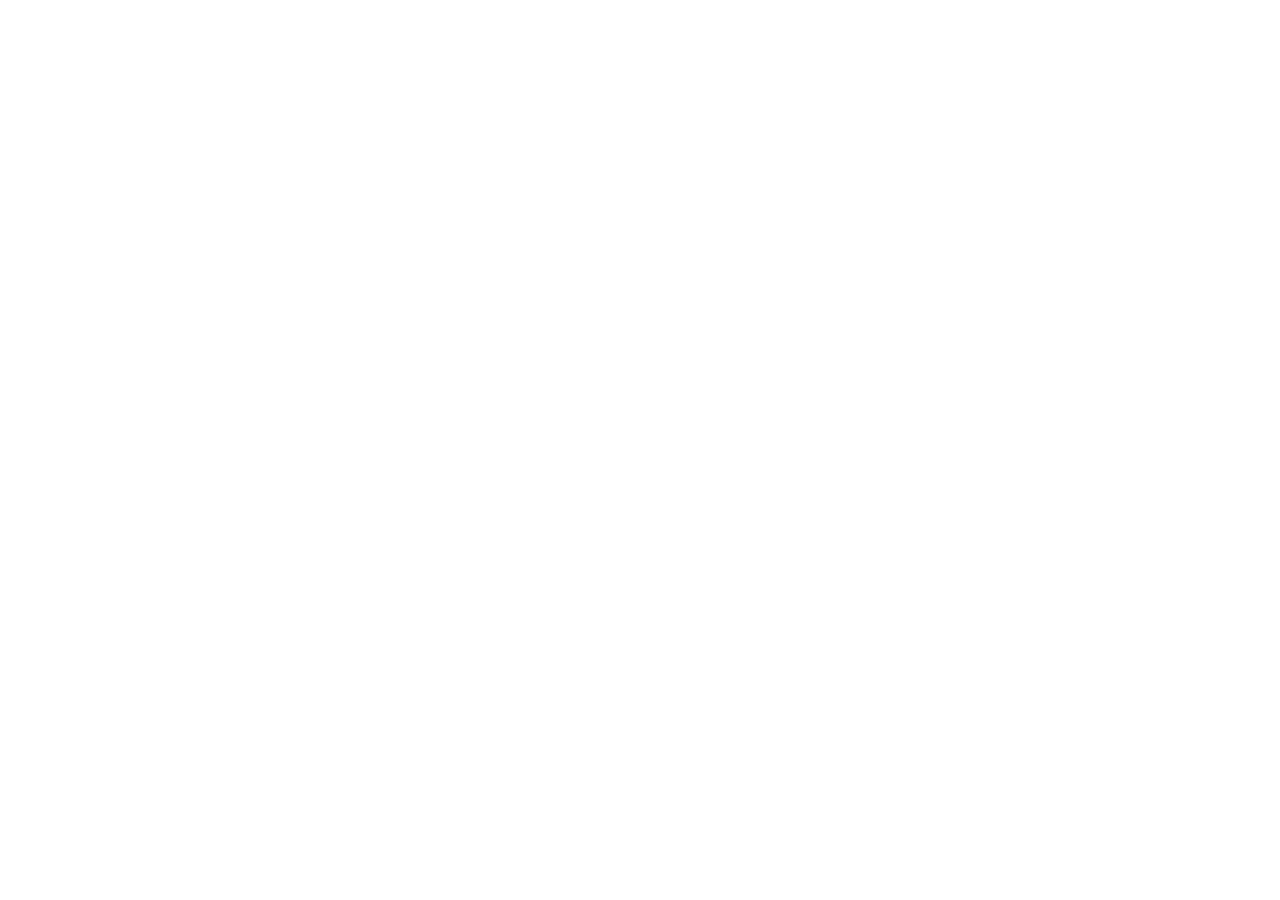
==== index.html @ 8a91cbf1 "Rename html_file.html to index.html" ====
<!DOCTYPE html>
<html lang="de">
<head>
  <meta charset="UTF-8">
  <meta name="viewport" content="width=device-width, initial-scale=1.0">
  <title>Deutsch A1 – Lern mit Spaß! 🇩🇪</title>
  <link rel="stylesheet" href="style.css">
</head>
<body>
  <div id="app"></div>
  <script src="script.js"></script>
</body>
</html>
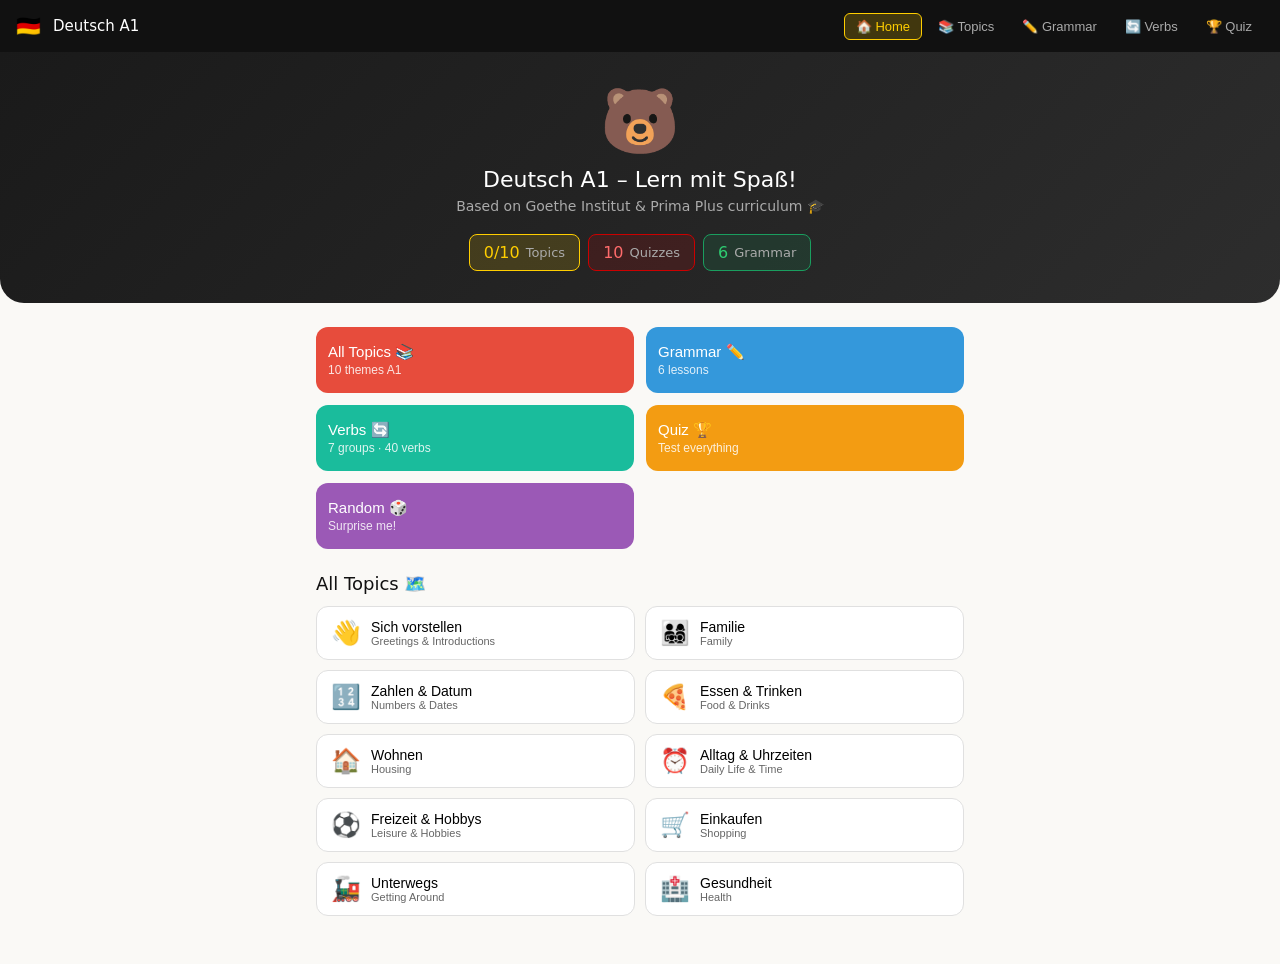
==== commit 905fca73: "Add files via upload" ====
--- a/index.html
+++ b/index.html
@@ -7,7 +7,7 @@
   <link rel="stylesheet" href="style.css">
 </head>
 <body>
-  <div id="app"></div>
+  <div id="app" onclick="handleClick(event)" oninput="handleInput(event)"></div>
   <script src="script.js"></script>
 </body>
 </html>
--- a/style.css
+++ b/style.css
@@ -0,0 +1,316 @@
+/* ════════════════════════════════════════
+   DEUTSCH A1 – Lern mit Spaß!
+   style.css
+   ════════════════════════════════════════ */
+
+/* ── Reset & Base ── */
+* {
+  box-sizing: border-box;
+  margin: 0;
+  padding: 0;
+}
+
+body {
+  font-family: system-ui, -apple-system, sans-serif;
+  background: #FAF9F6;
+  color: #111;
+}
+
+h2 { font-size: 18px; font-weight: 500; }
+h3 { font-size: 15px; font-weight: 500; }
+
+/* ── Layout ── */
+.page {
+  max-width: 680px;
+  margin: 0 auto;
+  padding: 0 16px 48px;
+}
+
+/* ── Navigation ── */
+.nav {
+  background: #111;
+  padding: 0 16px;
+  display: flex;
+  align-items: center;
+  height: 52px;
+  position: sticky;
+  top: 0;
+  z-index: 100;
+  gap: 4px;
+}
+
+.nav-title {
+  color: #fff;
+  font-weight: 500;
+  font-size: 15px;
+  flex: 1;
+}
+
+/* Nav buttons */
+.nb {
+  background: none;
+  border: 1px solid transparent;
+  color: #aaa;
+  border-radius: 6px;
+  padding: 5px 11px;
+  cursor: pointer;
+  font-size: 13px;
+}
+
+.nb.active {
+  background: rgba(255, 206, 0, 0.2);
+  border-color: #FFCE00;
+  color: #FFCE00;
+}
+
+/* ── Cards ── */
+.card {
+  background: #fff;
+  border: 1px solid #eee;
+  border-radius: 12px;
+  padding: 16px;
+  margin-bottom: 12px;
+}
+
+/* ── Grid ── */
+.g2 {
+  display: grid;
+  grid-template-columns: 1fr 1fr;
+  gap: 10px;
+}
+
+/* Row button (topic/grammar list items) */
+.row-btn {
+  background: #fff;
+  border: 1.5px solid #eee;
+  border-radius: 12px;
+  padding: 12px 14px;
+  cursor: pointer;
+  display: flex;
+  align-items: center;
+  gap: 10px;
+  text-align: left;
+  width: 100%;
+}
+
+.row-btn:hover {
+  border-color: #ccc;
+}
+
+/* ── Skill Tabs ── */
+.skill-tabs {
+  overflow-x: auto;
+  background: #fff;
+  border-bottom: 1px solid #eee;
+}
+
+.skill-tabs-inner {
+  display: flex;
+  padding: 0 8px;
+  white-space: nowrap;
+}
+
+.stab {
+  padding: 12px 13px;
+  border: none;
+  border-bottom: 3px solid transparent;
+  background: none;
+  cursor: pointer;
+  font-size: 13px;
+  color: #666;
+  white-space: nowrap;
+  transition: color 0.15s;
+}
+
+.stab.active {
+  font-weight: 500;
+}
+
+/* ── Flashcard ── */
+.flashcard {
+  background: #fff;
+  border: 2px solid #e0e0e0;
+  border-radius: 16px;
+  padding: 28px;
+  text-align: center;
+  min-height: 130px;
+  display: flex;
+  flex-direction: column;
+  align-items: center;
+  justify-content: center;
+  cursor: pointer;
+  transition: all 0.2s;
+  user-select: none;
+}
+
+.flashcard:hover {
+  border-color: #ccc;
+}
+
+.flashcard.flip {
+  background: #fff8e1;
+  border-color: #FFCE00;
+}
+
+.fcnav {
+  display: flex;
+  justify-content: center;
+  align-items: center;
+  gap: 16px;
+  margin-top: 12px;
+}
+
+/* Small nav button */
+.smb {
+  padding: 6px 16px;
+  background: #fff;
+  border: 1px solid #ddd;
+  border-radius: 8px;
+  cursor: pointer;
+  font-size: 16px;
+}
+
+.smb:hover {
+  background: #f5f5f5;
+}
+
+/* ── Quiz ── */
+.qopt {
+  padding: 11px 14px;
+  border-radius: 8px;
+  border: 1px solid #ddd;
+  background: #fff;
+  color: #111;
+  cursor: pointer;
+  text-align: left;
+  font-size: 14px;
+  width: 100%;
+  margin-bottom: 8px;
+  transition: all 0.15s;
+}
+
+.qopt:hover:not(.off) {
+  background: #f8f8f8;
+  border-color: #bbb;
+}
+
+.qopt.ok  { background: #edfaf1; border: 2px solid #1a9e5f; }
+.qopt.err { background: #fdf2f2; border: 2px solid #e74c3c; color: #c0392b; }
+.qopt.off { cursor: default; }
+
+/* ── Vocabulary items ── */
+.vi {
+  background: #fff;
+  border: 1px solid #eee;
+  border-radius: 10px;
+  padding: 10px 14px;
+  display: flex;
+  align-items: center;
+  gap: 12px;
+  margin-bottom: 6px;
+}
+
+/* ── Speak button ── */
+.spk {
+  background: none;
+  border: none;
+  cursor: pointer;
+  font-size: 15px;
+  padding: 0;
+}
+
+/* ── Back button (inside colored headers) ── */
+.btn-back {
+  background: rgba(0, 0, 0, 0.2);
+  border: none;
+  color: #fff;
+  border-radius: 6px;
+  padding: 4px 10px;
+  cursor: pointer;
+  font-size: 13px;
+  margin-bottom: 12px;
+}
+
+.btn-back:hover {
+  background: rgba(0, 0, 0, 0.35);
+}
+
+/* ── Hero (homepage) ── */
+.hero {
+  background: linear-gradient(135deg, #1a1a1a, #2d2d2d);
+  border-radius: 0 0 24px 24px;
+  padding: 32px 24px;
+  text-align: center;
+  margin-bottom: 24px;
+}
+
+/* ── Progress bar ── */
+.pbg {
+  height: 6px;
+  background: rgba(255, 255, 255, 0.1);
+  border-radius: 3px;
+}
+
+.pfill {
+  height: 6px;
+  background: #FFCE00;
+  border-radius: 3px;
+  transition: width 0.5s;
+}
+
+/* ── Badge ── */
+.badge {
+  display: inline-flex;
+  align-items: center;
+  gap: 6px;
+  background: rgba(255, 206, 0, 0.15);
+  border: 1px solid #FFCE00;
+  border-radius: 8px;
+  padding: 8px 14px;
+}
+
+/* ── Textarea (writing section) ── */
+.tarea {
+  width: 100%;
+  min-height: 100px;
+  border-radius: 8px;
+  border: 1px solid #ddd;
+  padding: 10px 12px;
+  font-size: 14px;
+  font-family: system-ui, sans-serif;
+  resize: vertical;
+  outline: none;
+}
+
+.tarea:focus {
+  border-color: #3498db;
+}
+
+/* ── YouTube embed wrapper ── */
+.yw {
+  position: relative;
+  padding-bottom: 56.25%;
+  border-radius: 10px;
+  overflow: hidden;
+  background: #000;
+}
+
+.yw iframe {
+  position: absolute;
+  top: 0;
+  left: 0;
+  width: 100%;
+  height: 100%;
+}
+
+/* ── Responsive ── */
+@media (max-width: 480px) {
+  .g2 {
+    grid-template-columns: 1fr;
+  }
+
+  .nb {
+    padding: 5px 7px;
+    font-size: 11px;
+  }
+}
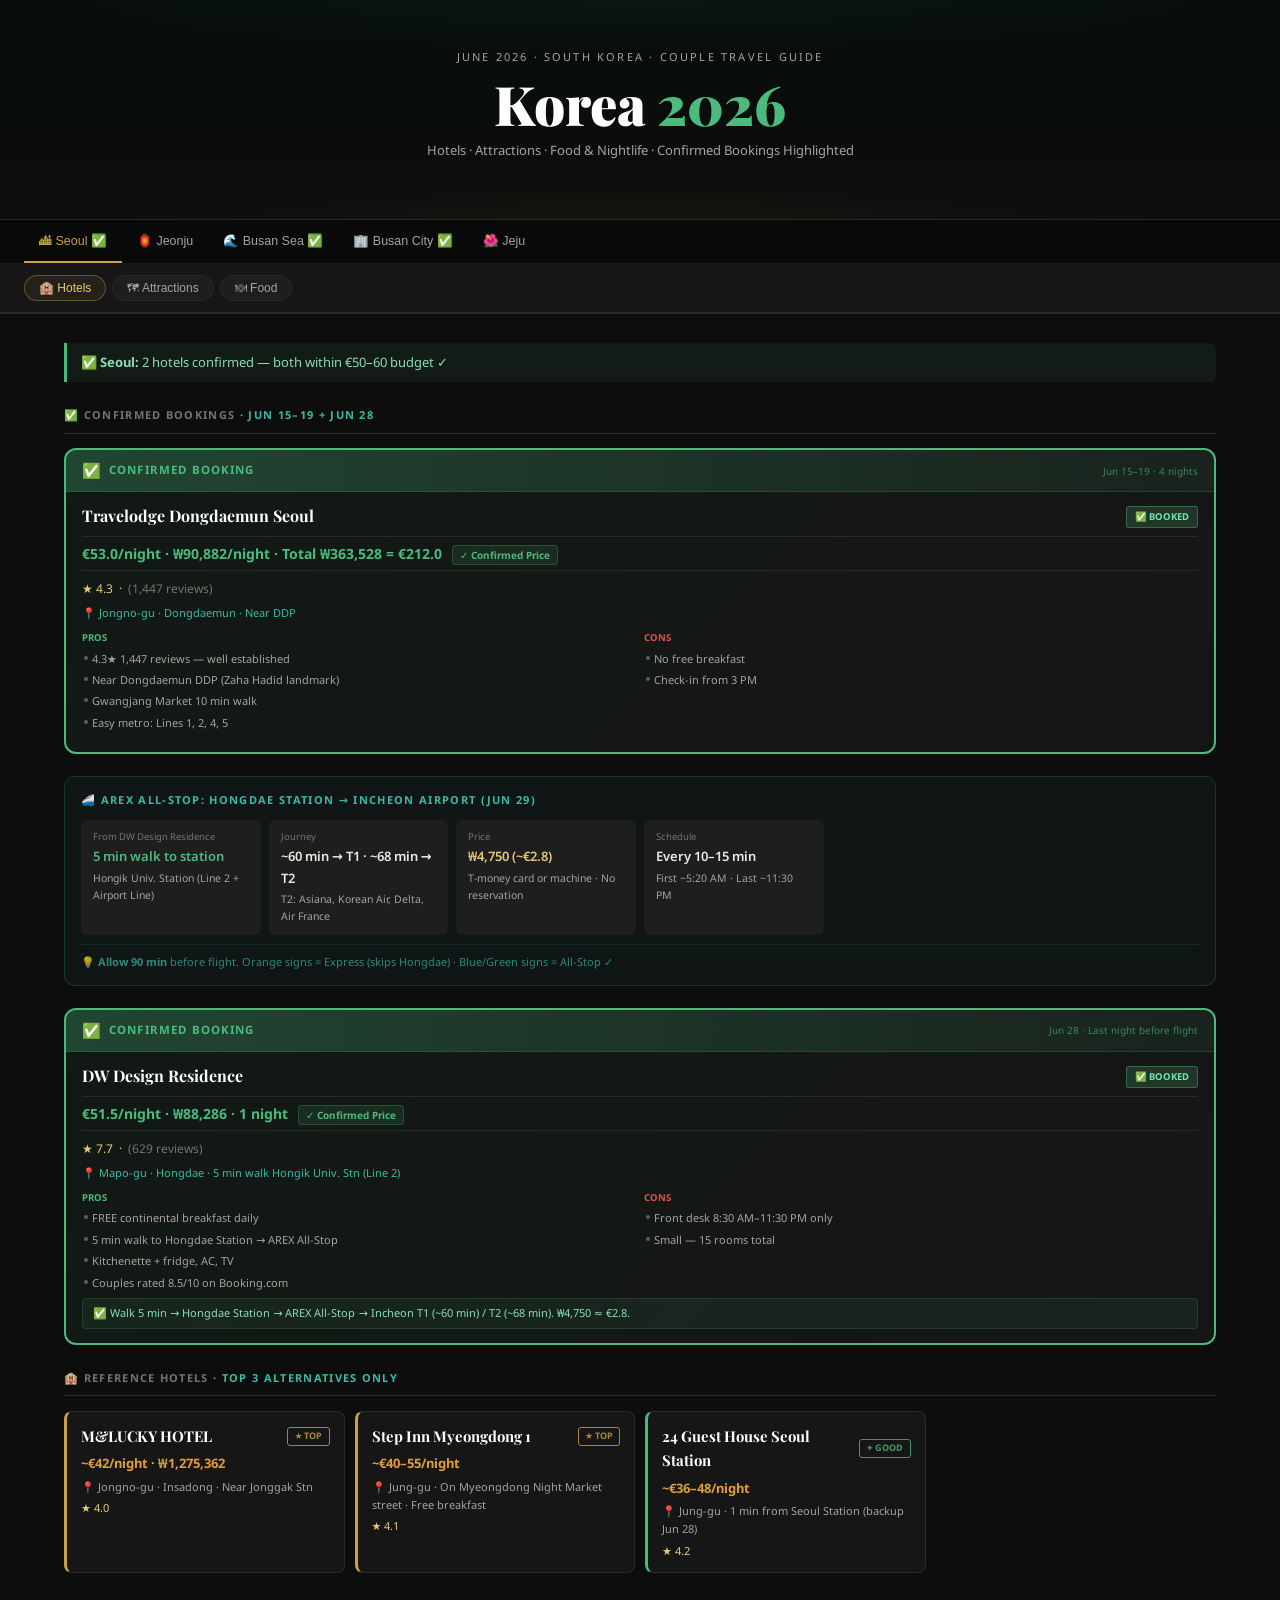
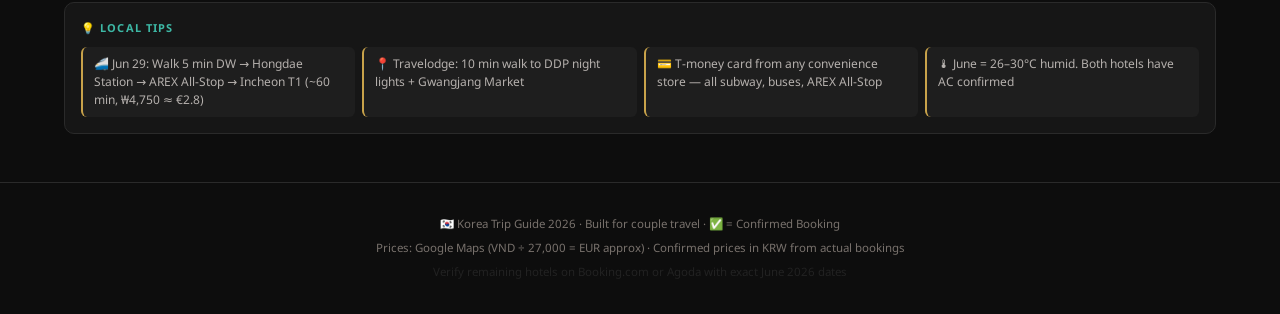
==== commit f74c77dd: "Add files via upload" ====
--- a/index.html
+++ b/index.html
@@ -1,13 +1,2665 @@
 <!DOCTYPE html>
-<html lang="de">
+<html lang="en">
 <head>
-  <meta charset="UTF-8">
-  <meta name="viewport" content="width=device-width, initial-scale=1.0">
-  <title>Deutsch A1 – Lern mit Spaß! 🇩🇪</title>
-  <link rel="stylesheet" href="style.css">
+<meta charset="UTF-8">
+<meta name="viewport" content="width=device-width,initial-scale=1">
+<title>Korea Trip 2026 · Hotel Guide + Attractions + Food</title>
+<link rel="preconnect" href="https://fonts.googleapis.com">
+<link href="https://fonts.googleapis.com/css2?family=Playfair+Display:wght@400;700;900&family=Noto+Sans:wght@300;400;500;600&display=swap" rel="stylesheet">
+<style>
+*{box-sizing:border-box;margin:0;padding:0}
+:root{
+  --bg:#0d0d0d;--bg2:#161616;--bg3:#1e1e1e;--bg4:#272727;
+  --border:#2a2a2a;--border2:#383838;
+  --text:#ede9e1;--muted:#a8a29e;--faint:#78716c;
+  --gold:#c8a24a;--gold2:#e6c97c;--gold-bg:rgba(200,162,74,.08);
+  --teal:#3db8a5;--teal-bg:rgba(61,184,165,.08);
+  --red:#e05252;--red-bg:rgba(224,82,82,.08);
+  --green:#4bba7c;--green-bg:rgba(75,186,124,.08);
+  --amber:#e09c3a;--amber-bg:rgba(224,156,58,.08);
+  --purple:#9b7fe8;
+}
+html{scroll-behavior:smooth}
+body{background:var(--bg);color:var(--text);font-family:"Noto Sans",system-ui,sans-serif;font-size:14px;line-height:1.65}
+
+/* HERO */
+.hero{text-align:center;padding:3rem 2rem 2.2rem;border-bottom:1px solid var(--border);background:linear-gradient(180deg,#060d0a 0%,var(--bg) 100%);position:relative;overflow:hidden}
+.hero::before{content:"";position:absolute;inset:0;background:radial-gradient(ellipse 90% 50% at 50% -5%,rgba(75,186,124,.06) 0%,transparent 60%),radial-gradient(ellipse 70% 40% at 50% 105%,rgba(200,162,74,.05) 0%,transparent 60%)}
+.hero-tag{font-size:11px;letter-spacing:.2em;text-transform:uppercase;color:var(--muted);margin-bottom:.5rem}
+.hero-h1{font-family:"Playfair Display",Georgia,serif;font-size:clamp(2.2rem,5vw,3.4rem);font-weight:900;line-height:1.1;color:#fff;margin-bottom:.4rem}
+.hero-h1 span{color:var(--green)}
+.hero-sub{font-size:13px;color:var(--muted);margin-bottom:1.4rem;max-width:520px;margin-left:auto;margin-right:auto}
+.hero-chips{display:flex;justify-content:center;flex-wrap:wrap;gap:6px;margin-bottom:1.6rem}
+.chip{font-size:11px;padding:3px 10px;border-radius:20px;border:1px solid var(--border2);color:var(--muted)}
+.chip.green{border-color:rgba(75,186,124,.5);color:#7ddbb2;background:rgba(75,186,124,.07)}
+.chip.gold{border-color:rgba(200,162,74,.45);color:var(--gold2)}
+.budget-row{display:inline-grid;grid-template-columns:repeat(4,1fr);gap:8px;max-width:640px}
+.b-item{background:var(--bg3);border:1px solid var(--border);border-radius:8px;padding:9px 14px;text-align:left}
+.b-city{font-size:11px;text-transform:uppercase;letter-spacing:.07em;color:var(--muted);margin-bottom:2px}
+.b-range{font-size:14px;font-weight:700;color:var(--gold2)}
+.b-note{font-size:10px;color:var(--faint);margin-top:2px}
+
+/* BOOKED BOOKING CARD — SPECIAL */
+.booked-wrap{background:linear-gradient(135deg,rgba(75,186,124,.07) 0%,rgba(75,186,124,.02) 60%,var(--bg2) 100%);border:2px solid var(--green);border-radius:12px;margin-bottom:1.5rem;overflow:hidden;box-shadow:0 0 24px rgba(75,186,124,.08)}
+.booked-banner{background:linear-gradient(90deg,rgba(75,186,124,.35) 0%,rgba(75,186,124,.1) 100%);padding:8px 16px;display:flex;align-items:center;gap:10px;border-bottom:1px solid rgba(75,186,124,.25)}
+.booked-banner-icon{font-size:16px}
+.booked-banner-text{font-size:12px;font-weight:700;text-transform:uppercase;letter-spacing:.12em;color:var(--green)}
+.booked-banner-sub{font-size:11px;color:rgba(75,186,124,.7);margin-left:auto}
+.booked-inner{padding:16px}
+.booked-grid{display:grid;grid-template-columns:repeat(auto-fill,minmax(300px,1fr));gap:12px}
+
+/* STICKY NAV */
+.sticky{position:sticky;top:0;z-index:200;background:rgba(10,10,10,.97);backdrop-filter:blur(12px);border-bottom:1px solid var(--border)}
+.city-nav{display:flex;overflow-x:auto;padding:0 1.5rem;scrollbar-width:none}
+.city-nav::-webkit-scrollbar{display:none}
+.cnav-btn{flex-shrink:0;background:none;border:none;color:var(--muted);font-size:12.5px;font-weight:500;padding:13px 15px;cursor:pointer;border-bottom:2px solid transparent;transition:.2s;white-space:nowrap}
+.cnav-btn:hover{color:var(--text)}
+.cnav-btn.on{color:var(--gold);border-bottom-color:var(--gold)}
+.sub-nav{display:flex;gap:6px;padding:.7rem 1.5rem;border-bottom:1px solid var(--border);overflow-x:auto;scrollbar-width:none;background:var(--bg2)}
+.sub-nav::-webkit-scrollbar{display:none}
+.snav-btn{flex-shrink:0;background:var(--bg3);border:1px solid var(--border);border-radius:20px;color:var(--muted);font-size:12px;padding:5px 14px;cursor:pointer;transition:.2s}
+.snav-btn:hover{border-color:var(--border2);color:var(--text)}
+.snav-btn.on{background:var(--gold-bg);border-color:rgba(200,162,74,.4);color:var(--gold2)}
+
+/* PAGE */
+.city-page{display:none}.city-page.on{display:block}
+.sub-tab{display:none}.sub-tab.on{display:block}
+.content{max-width:1200px;margin:0 auto;padding:1.8rem 1.5rem 3rem}
+.sec{margin-bottom:2rem}
+.sec-head{display:flex;align-items:center;gap:10px;margin-bottom:.9rem;padding-bottom:.55rem;border-bottom:1px solid var(--border)}
+.sec-lbl{font-size:11px;font-weight:700;letter-spacing:.12em;text-transform:uppercase;color:var(--muted);flex:1}
+.sec-lbl.teal{color:var(--teal)}.sec-lbl.gold{color:var(--gold)}.sec-lbl.green{color:var(--green)}
+.sec-cnt{font-size:10.5px;color:var(--faint)}
+.prio-row{margin-bottom:1.3rem}
+.prio-lbl{font-size:10.5px;font-weight:700;text-transform:uppercase;letter-spacing:.1em;color:var(--faint);display:flex;align-items:center;gap:8px;margin-bottom:.7rem}
+.prio-lbl::after{content:"";flex:1;height:1px;background:var(--border)}
+
+/* CARD GRIDS */
+.card-grid{display:grid;grid-template-columns:repeat(auto-fill,minmax(295px,1fr));gap:12px}
+.spot-grid{display:grid;grid-template-columns:repeat(auto-fill,minmax(270px,1fr));gap:12px}
+.food-grid{display:grid;grid-template-columns:repeat(auto-fill,minmax(260px,1fr));gap:12px}
+
+/* HOTEL CARD */
+.hcard{background:var(--bg2);border:1px solid var(--border);border-radius:10px;padding:15px;transition:.18s;position:relative}
+.hcard:hover{border-color:var(--border2);transform:translateY(-1px)}
+.hcard[data-r="top"]{border-top:2.5px solid var(--gold)}
+.hcard[data-r="good"]{border-top:2.5px solid var(--green)}
+.hcard[data-r="ok"]{border-top:2.5px solid var(--amber)}
+.hcard[data-r="skip"]{border-top:2.5px solid var(--red);opacity:.65}
+.hcard.hanok{background:linear-gradient(140deg,#131a17 0%,var(--bg2) 100%)}
+.hcard.over{opacity:.55;border-top:2.5px solid var(--red) !important}
+.hhead{display:flex;justify-content:space-between;align-items:flex-start;gap:8px;margin-bottom:8px}
+.hname{font-family:"Playfair Display",serif;font-size:1rem;font-weight:700;color:#fff;line-height:1.3;flex:1}
+.hbadges{display:flex;flex-direction:column;gap:3px;align-items:flex-end}
+.hb{font-size:9.5px;font-weight:700;letter-spacing:.05em;padding:2px 7px;border-radius:3px}
+.hb-top{background:rgba(200,162,74,.15);color:var(--gold);border:1px solid rgba(200,162,74,.3)}
+.hb-good{background:rgba(75,186,124,.12);color:var(--green);border:1px solid rgba(75,186,124,.25)}
+.hb-ok{background:rgba(224,156,58,.12);color:var(--amber);border:1px solid rgba(224,156,58,.25)}
+.hb-over{background:rgba(224,82,82,.1);color:var(--red);border:1px solid rgba(224,82,82,.2)}
+.hb-type{background:rgba(61,184,165,.1);color:var(--teal);border:1px solid rgba(61,184,165,.2)}
+.hb-new{background:rgba(155,127,232,.12);color:#b09fe8;border:1px solid rgba(155,127,232,.25)}
+.hb-booked{background:rgba(75,186,124,.2);color:#6fe8ab;border:1px solid rgba(75,186,124,.4);font-size:10px}
+.price-row{display:flex;align-items:center;gap:8px;padding:6px 0;border-top:1px solid var(--border);border-bottom:1px solid var(--border);margin-bottom:8px;flex-wrap:wrap}
+.pr-eur{font-size:14px;font-weight:700}
+.pr-fits{color:var(--green)}.pr-tight{color:var(--amber)}.pr-over{color:var(--red)}
+.pr-tag{font-size:10px;font-weight:700;padding:2px 7px;border-radius:3px}
+.pt-fits{background:var(--green-bg);color:var(--green);border:1px solid rgba(75,186,124,.25)}
+.pt-tight{background:var(--amber-bg);color:var(--amber);border:1px solid rgba(224,156,58,.25)}
+.pt-over{background:var(--red-bg);color:var(--red);border:1px solid rgba(224,82,82,.2)}
+.pr-extra{font-size:10px;color:var(--faint);margin-left:auto}
+.hrating{display:flex;align-items:center;gap:7px;margin-bottom:5px}
+.stars{font-size:12px;font-weight:700;color:var(--gold2)}
+.rcount{font-size:10.5px;color:var(--faint)}
+.hloc{font-size:11px;color:var(--muted);margin-bottom:6px}
+.scores{display:flex;gap:11px;margin-bottom:7px}
+.sc{display:flex;flex-direction:column;align-items:center;gap:2px}
+.sc-lbl{font-size:9px;text-transform:uppercase;letter-spacing:.06em;color:var(--faint)}
+.sc-dots{display:flex;gap:2px}
+.dot{width:6px;height:6px;border-radius:50%;background:var(--border2)}
+.dot.on{background:var(--teal)}
+.pc{display:grid;grid-template-columns:1fr 1fr;gap:7px;margin-bottom:7px}
+.pc-t{font-size:9.5px;font-weight:700;text-transform:uppercase;letter-spacing:.07em;margin-bottom:3px}
+.pros .pc-t{color:var(--green)}.cons .pc-t{color:var(--red)}
+.plist{list-style:none;display:flex;flex-direction:column;gap:2px}
+.plist li{font-size:11px;color:var(--muted);padding-left:10px;position:relative;line-height:1.4}
+.pros .plist li::before,.cons .plist li::before{content:"";position:absolute;left:2px;top:5px;width:4px;height:4px;border-radius:50%}
+.pros .plist li::before{background:rgba(75,186,124,.55)}.cons .plist li::before{background:rgba(224,82,82,.45)}
+.htags{display:flex;flex-wrap:wrap;gap:3px;margin-top:5px}
+.ht{font-size:10px;padding:2px 6px;border-radius:3px;background:var(--bg4);color:var(--faint);border:1px solid var(--border)}
+.ht.g{background:var(--gold-bg);color:var(--gold);border-color:rgba(200,162,74,.2)}
+.ht.t{background:var(--teal-bg);color:var(--teal);border-color:rgba(61,184,165,.2)}
+.ht.gr{background:var(--green-bg);color:var(--green);border-color:rgba(75,186,124,.2)}
+.hnote{font-size:11px;padding:6px 10px;border-radius:4px;margin-top:5px;line-height:1.5}
+.hn-gold{background:var(--gold-bg);color:var(--gold2);border:1px solid rgba(200,162,74,.18)}
+.hn-red{background:var(--red-bg);color:#f4a0a0;border:1px solid rgba(224,82,82,.18)}
+.hn-green{background:var(--green-bg);color:#8addb2;border:1px solid rgba(75,186,124,.18)}
+.hn-warn{background:var(--amber-bg);color:#efc97a;border:1px solid rgba(224,156,58,.18)}
+
+/* ATTRACTION & FOOD */
+.acard{background:var(--bg2);border:1px solid var(--border);border-radius:10px;padding:14px;transition:.18s}
+.acard:hover{border-color:var(--border2);transform:translateY(-1px)}
+.acard.top{border-top:2.5px solid var(--gold)}.acard.good{border-top:2.5px solid var(--teal)}
+.a-icon-row{display:flex;align-items:center;gap:8px;margin-bottom:8px}
+.a-icon{font-size:1.5rem}
+.a-title-block{flex:1}
+.a-name{font-family:"Playfair Display",serif;font-size:1rem;font-weight:700;color:#fff;line-height:1.2}
+.a-type{font-size:10px;color:var(--muted);margin-top:2px}
+.a-tiktok{font-size:9.5px;padding:2px 7px;border-radius:3px;background:rgba(255,0,80,.1);color:#ff6090;border:1px solid rgba(255,0,80,.2);margin-left:auto;flex-shrink:0}
+.a-meta{display:flex;flex-wrap:wrap;gap:6px;margin-bottom:7px}
+.a-meta-item{font-size:11px;color:var(--muted)}
+.a-meta-item strong{color:var(--text)}
+.a-desc{font-size:12px;color:var(--muted);line-height:1.5;margin-bottom:7px}
+.a-tip{font-size:11px;padding:5px 9px;background:var(--teal-bg);border-left:2px solid var(--teal);color:#88d8cc;border-radius:0 4px 4px 0;margin-top:4px}
+.a-tags{display:flex;flex-wrap:wrap;gap:3px;margin-top:6px}
+.a-tag{font-size:10px;padding:2px 6px;border-radius:3px;background:var(--bg4);color:var(--faint);border:1px solid var(--border)}
+.fcard{background:var(--bg2);border:1px solid var(--border);border-radius:10px;padding:14px;transition:.18s}
+.fcard:hover{border-color:var(--border2);transform:translateY(-1px)}
+.fcard.must{border-top:2.5px solid var(--amber)}.fcard.good{border-top:2.5px solid var(--green)}
+.f-head{display:flex;align-items:flex-start;gap:8px;margin-bottom:8px}
+.f-emoji{font-size:1.8rem;flex-shrink:0;line-height:1}
+.f-info{flex:1}
+.f-name{font-family:"Playfair Display",serif;font-size:.98rem;font-weight:700;color:#fff;line-height:1.2}
+.f-sub{font-size:10.5px;color:var(--muted);margin-top:2px}
+.f-price{font-size:13px;font-weight:700;color:var(--amber);margin-bottom:4px}
+.f-must{display:inline-block;font-size:10px;padding:2px 7px;border-radius:3px;background:var(--amber-bg);color:var(--amber);border:1px solid rgba(224,156,58,.3);margin-bottom:5px}
+.f-desc{font-size:12px;color:var(--muted);line-height:1.5}
+.f-tiktok{display:inline-flex;align-items:center;gap:4px;font-size:10px;padding:2px 7px;border-radius:3px;background:rgba(255,0,80,.08);color:#ff6090;border:1px solid rgba(255,0,80,.15);margin-top:5px}
+.callout{font-size:13px;padding:10px 14px;border-radius:0 6px 6px 0;line-height:1.5;margin-bottom:1.2rem}
+.c-info{background:var(--teal-bg);border-left:3px solid var(--teal);color:#88d8cc}
+.c-warn{background:var(--amber-bg);border-left:3px solid var(--amber);color:#efc97a}
+.c-good{background:var(--green-bg);border-left:3px solid var(--green);color:#8addb2}
+.tips{background:var(--bg2);border:1px solid var(--border);border-radius:10px;padding:16px;margin-top:1.8rem}
+.tips-h{font-size:11px;font-weight:700;text-transform:uppercase;letter-spacing:.1em;color:var(--teal);margin-bottom:10px}
+.tips-g{display:grid;grid-template-columns:repeat(auto-fill,minmax(230px,1fr));gap:7px}
+.tip{font-size:12px;color:var(--muted);padding:8px 11px;background:var(--bg3);border-radius:6px;border-left:2px solid var(--gold);line-height:1.5}
+footer{text-align:center;padding:2rem 1.5rem;color:var(--faint);font-size:11.5px;border-top:1px solid var(--border)}
+@media(max-width:600px){
+  .budget-row{grid-template-columns:1fr 1fr}
+  .card-grid,.spot-grid,.food-grid{grid-template-columns:1fr}
+  .pc{grid-template-columns:1fr}
+  .content{padding:1.5rem 1rem 3rem}
+}
+
+/* ══════════════════════════════════════════════
+   MYEONGDONG SPOTLIGHT
+   ══════════════════════════════════════════════ */
+:root {
+  --neon:#ff4d6d; --neon2:#ff8fa3;
+  --lime:#c9f542;
+  --pink:#e8507a; --pink-bg:rgba(232,80,122,.08);
+}
+.md-hero{border-radius:16px;overflow:hidden;margin-bottom:0;background:linear-gradient(135deg,#1a0a00 0%,#2d1200 40%,#0d1a0a 100%);border:1px solid rgba(255,77,109,.2);padding:28px 24px 20px;position:relative;cursor:pointer;transition:.2s}
+.md-hero::before{content:"명동";position:absolute;right:-10px;top:-20px;font-size:9rem;font-weight:900;color:rgba(255,255,255,.03);font-family:"Playfair Display",serif;line-height:1;pointer-events:none}
+.md-hero:hover{border-color:rgba(255,77,109,.4)}
+.md-hero-tag{font-size:10px;letter-spacing:.2em;text-transform:uppercase;color:var(--neon);font-weight:700;margin-bottom:6px}
+.md-hero-title{font-family:"Playfair Display",serif;font-size:clamp(1.5rem,4vw,2.4rem);font-weight:900;color:#fff;line-height:1.1;margin-bottom:6px}
+.md-hero-title em{color:var(--neon);font-style:normal}
+.md-hero-sub{font-size:12px;color:rgba(255,255,255,.65);margin-bottom:16px;max-width:480px}
+.md-meta-row{display:flex;flex-wrap:wrap;gap:8px;margin-bottom:14px}
+.md-chip{display:inline-flex;align-items:center;gap:5px;font-size:11px;padding:4px 12px;border-radius:20px;font-weight:500}
+.md-chip.metro{background:rgba(61,184,165,.12);color:var(--teal);border:1px solid rgba(61,184,165,.25)}
+.md-chip.hours{background:rgba(255,77,109,.1);color:var(--neon2);border:1px solid rgba(255,77,109,.2)}
+.md-chip.area{background:rgba(201,245,66,.1);color:#c9f542;border:1px solid rgba(201,245,66,.2)}
+.md-open-hint{display:flex;align-items:center;justify-content:space-between;padding-top:10px;border-top:1px solid rgba(255,77,109,.15)}
+.md-hint-txt{font-size:11px;color:rgba(255,255,255,.4);display:flex;align-items:center;gap:6px}
+.md-hint-arrow{width:26px;height:26px;border-radius:50%;background:rgba(255,77,109,.15);color:var(--neon);display:flex;align-items:center;justify-content:center;font-size:13px;transition:.2s}
+.md-hero:hover .md-hint-arrow{background:rgba(255,77,109,.3);transform:translateX(2px)}
+
+/* MODAL */
+.md-modal-overlay{position:fixed;inset:0;z-index:9999;background:rgba(5,5,5,.9);backdrop-filter:blur(10px);-webkit-backdrop-filter:blur(10px);display:flex;align-items:flex-start;justify-content:center;opacity:0;pointer-events:none;transition:opacity .3s ease;overflow-y:auto;padding:20px 16px}
+.md-modal-overlay.open{opacity:1;pointer-events:all}
+.md-modal-box{background:var(--bg);border:1px solid rgba(255,77,109,.25);border-radius:18px;width:100%;max-width:1100px;margin:auto;position:relative;transform:translateY(30px) scale(.97);transition:transform .38s cubic-bezier(.2,.8,.3,1);overflow:hidden;box-shadow:0 24px 80px rgba(0,0,0,.6)}
+.md-modal-overlay.open .md-modal-box{transform:translateY(0) scale(1)}
+.md-modal-header{display:flex;align-items:center;justify-content:space-between;padding:14px 20px;background:linear-gradient(90deg,rgba(255,77,109,.15) 0%,rgba(255,77,109,.04) 100%);border-bottom:1px solid rgba(255,77,109,.2);position:sticky;top:0;z-index:10;backdrop-filter:blur(12px)}
+.md-modal-title{font-family:"Playfair Display",serif;font-size:1.05rem;font-weight:700;color:#fff;display:flex;align-items:center;gap:8px}
+.md-modal-sub{font-size:11px;color:var(--neon);font-weight:400;margin-left:4px}
+.md-modal-close{width:34px;height:34px;border-radius:50%;background:rgba(255,255,255,.08);border:1px solid rgba(255,255,255,.12);color:#fff;font-size:16px;cursor:pointer;display:flex;align-items:center;justify-content:center;transition:.18s;flex-shrink:0}
+.md-modal-close:hover{background:rgba(255,77,109,.3);border-color:var(--neon)}
+.md-modal-body{padding:22px 20px}
+
+/* CATEGORY DIVIDER */
+.md-cat{display:flex;align-items:center;gap:12px;margin:1.8rem 0 1rem}
+.md-cat:first-child{margin-top:0}
+.md-cat-pill{display:inline-flex;align-items:center;gap:7px;padding:5px 16px 5px 12px;border-radius:20px;font-size:10.5px;font-weight:700;letter-spacing:.1em;text-transform:uppercase;flex-shrink:0}
+.md-cat-pill.meal{background:linear-gradient(90deg,rgba(224,156,58,.2),rgba(224,156,58,.08));color:var(--amber);border:1px solid rgba(224,156,58,.3)}
+.md-cat-pill.street{background:linear-gradient(90deg,rgba(255,77,109,.2),rgba(255,77,109,.08));color:var(--neon);border:1px solid rgba(255,77,109,.3)}
+.md-cat-pill.bfast{background:linear-gradient(90deg,rgba(75,186,124,.2),rgba(75,186,124,.08));color:var(--green);border:1px solid rgba(75,186,124,.3)}
+.md-cat-line{flex:1;height:1px;background:var(--border)}
+
+/* RESTAURANT CARD */
+.md-card{background:var(--bg2);border:1px solid var(--border);border-radius:14px;overflow:hidden;transition:transform .2s,box-shadow .2s,border-color .2s;display:flex;flex-direction:column}
+.md-card:hover{transform:translateY(-3px);box-shadow:0 12px 40px rgba(0,0,0,.4);border-color:var(--border2)}
+.md-card.meal{border-top:3px solid var(--amber)}
+.md-card.bbq{border-top:3px solid var(--neon)}
+.md-card.bfast{border-top:3px solid var(--green)}
+.md-card.bfast2{border-top:3px solid #c9f542}
+.md-photo{height:180px;position:relative;overflow:hidden;background:var(--bg3);flex-shrink:0}
+.md-photo img{width:100%;height:100%;object-fit:cover;transition:transform .5s}
+.md-card:hover .md-photo img{transform:scale(1.06)}
+.md-photo-fallback{width:100%;height:100%;display:flex;align-items:center;justify-content:center;font-size:4rem;background:linear-gradient(135deg,#1a1a1a,#252525)}
+.md-badge{position:absolute;top:10px;left:10px;font-size:9.5px;font-weight:800;letter-spacing:.06em;padding:3px 10px;border-radius:6px;text-transform:uppercase}
+.md-badge.michelin{background:var(--gold);color:#000}
+.md-badge.must{background:var(--amber);color:#000}
+.md-badge.viral{background:var(--neon);color:#fff}
+.md-badge.bfast{background:var(--green);color:#000}
+.md-badge.ayce{background:#c9f542;color:#000}
+.md-photo-overlay{position:absolute;bottom:0;left:0;right:0;height:60px;background:linear-gradient(transparent,rgba(0,0,0,.7))}
+.md-body{padding:15px;flex:1;display:flex;flex-direction:column;gap:7px}
+.md-name{font-family:"Playfair Display",serif;font-size:1rem;font-weight:800;color:#fff;line-height:1.2}
+.md-korean{font-size:11px;color:var(--gold);margin-top:1px}
+.md-addr{font-size:11px;color:var(--teal);line-height:1.4}
+.md-area{font-size:10.5px;color:#a8a29e}
+.md-hours{font-size:10.5px;color:#78716c}
+.md-menu{display:flex;flex-direction:column;gap:5px;flex:1}
+.md-item{background:var(--bg3);border:1px solid var(--border);border-radius:8px;padding:7px 10px;display:flex;align-items:flex-start;justify-content:space-between;gap:8px}
+.md-item.star{border-color:rgba(224,156,58,.3);background:linear-gradient(90deg,rgba(200,162,74,.07) 0%,var(--bg3) 100%)}
+.md-item.star .md-iname{color:var(--gold2)}
+.md-iname{font-size:12px;font-weight:700;color:var(--text);margin-bottom:1px}
+.md-idesc{font-size:10.5px;color:#a8a29e;line-height:1.35}
+.md-iprice{font-size:12.5px;font-weight:800;color:var(--amber);flex-shrink:0;margin-top:1px;white-space:nowrap}
+.md-tip{background:rgba(61,184,165,.06);border-left:2.5px solid var(--teal);padding:7px 11px;border-radius:0 6px 6px 0;font-size:11px;color:#88d8cc;line-height:1.5;margin-top:2px}
+.md-warn{background:rgba(224,156,58,.07);border-left:2.5px solid var(--amber);padding:7px 11px;border-radius:0 6px 6px 0;font-size:11px;color:#efc97a;line-height:1.5;margin-top:2px}
+.md-hot{background:rgba(255,77,109,.07);border-left:2.5px solid var(--neon);padding:7px 11px;border-radius:0 6px 6px 0;font-size:11px;color:#ff8fa3;line-height:1.5;margin-top:2px}
+.md-rating{display:flex;align-items:center;gap:6px;margin-top:4px;flex-wrap:wrap}
+.md-stars{font-size:11px;color:var(--gold2);font-weight:700}
+.md-revs{font-size:10px;color:#78716c}
+.md-tag{font-size:9.5px;padding:2px 7px;border-radius:4px;background:var(--bg4);color:#78716c;border:1px solid var(--border)}
+.md-grid-2{display:grid;grid-template-columns:repeat(auto-fill,minmax(300px,1fr));gap:14px}
+.sf-row{display:grid;grid-template-columns:repeat(auto-fill,minmax(155px,1fr));gap:10px;margin-top:4px}
+.sf-item{background:linear-gradient(135deg,rgba(255,77,109,.06) 0%,var(--bg2) 100%);border:1px solid rgba(255,77,109,.2);border-radius:10px;padding:13px 12px;transition:.18s;display:flex;flex-direction:column;gap:5px}
+.sf-item:hover{border-color:rgba(255,77,109,.4);transform:translateY(-1px)}
+.sf-emoji{font-size:1.8rem;line-height:1}
+.sf-name{font-size:12.5px;font-weight:700;color:#fff}
+.sf-desc{font-size:10.5px;color:#a8a29e;line-height:1.4}
+.sf-price{font-size:13px;font-weight:800;color:var(--neon);margin-top:auto;padding-top:4px}
+.sf-hot{font-size:9.5px;color:rgba(255,77,109,.6)}
+.md-quick-ref{margin-top:1.5rem;background:var(--bg2);border:1px solid var(--border);border-radius:12px;overflow:hidden}
+.md-quick-ref-head{padding:10px 16px;background:linear-gradient(90deg,rgba(200,162,74,.1),transparent);border-bottom:1px solid var(--border);font-size:11px;font-weight:700;text-transform:uppercase;letter-spacing:.1em;color:var(--gold)}
+.md-ref-table{width:100%;border-collapse:collapse;font-size:12px;overflow-x:auto;display:block}
+.md-ref-table th{padding:8px 12px;text-align:left;color:#78716c;font-size:10px;text-transform:uppercase;letter-spacing:.07em;font-weight:700;border-bottom:1px solid var(--border);white-space:nowrap}
+.md-ref-table td{padding:8px 12px;border-bottom:1px solid var(--border2);vertical-align:top}
+.md-ref-table tr:last-child td{border-bottom:none}
+
+/* EXTRA TEXT READABILITY */
+.plist li{color:#b0aaa6 !important}
+.tips .tip{color:#b5b0ad !important}
+.slim-loc{color:#a8a39f !important}
+.rdesc{color:#c4bdb8 !important}
+.f-desc{color:#c4bdb8 !important}
+.area-desc{color:#b0aaa6 !important}
+
+/* MOBILE */
+@media(max-width:600px){
+  .md-grid-2{grid-template-columns:1fr}
+  .sf-row{grid-template-columns:repeat(2,1fr)}
+  .md-photo{height:155px}
+  .md-modal-body{padding:14px 12px}
+  .md-modal-header{padding:12px 14px}
+  .md-modal-overlay{padding:10px 8px}
+  .md-modal-box{border-radius:12px}
+  .md-ref-table{font-size:11px}
+  .md-ref-table th,.md-ref-table td{padding:6px 8px}
+  .budget-row{grid-template-columns:1fr 1fr}
+  .card-grid,.spot-grid,.food-grid,.slim-grid{grid-template-columns:1fr}
+  .pc{grid-template-columns:1fr}
+  .arex-grid{grid-template-columns:1fr 1fr}
+  .cnav-btn{font-size:11.5px;padding:12px 11px}
+}
+
+
+/* AREA SPOTLIGHT BANNERS */
+.area-hero{border-radius:14px;overflow:hidden;margin-bottom:12px;padding:22px 22px 18px;position:relative;cursor:pointer;transition:.2s;border:1px solid var(--border)}
+.area-hero:hover{transform:translateY(-2px)}
+.area-hero.hongdae{background:linear-gradient(135deg,#0a0d1a 0%,#12183a 40%,#0d0d0d 100%);border-color:rgba(155,127,232,.25)}
+.area-hero.hongdae::before{content:"홍대";position:absolute;right:-8px;top:-18px;font-size:7rem;font-weight:900;color:rgba(155,127,232,.04);font-family:"Playfair Display",serif;line-height:1;pointer-events:none}
+.area-hero.hongdae:hover{border-color:rgba(155,127,232,.5)}
+.area-hero.ddm{background:linear-gradient(135deg,#0a1a0a 0%,#0d2012 40%,#0d0d0d 100%);border-color:rgba(61,184,165,.2)}
+.area-hero.ddm::before{content:"동대문";position:absolute;right:-8px;top:-18px;font-size:7rem;font-weight:900;color:rgba(61,184,165,.04);font-family:"Playfair Display",serif;line-height:1;pointer-events:none}
+.area-hero.ddm:hover{border-color:rgba(61,184,165,.5)}
+.area-hero-tag{font-size:10px;letter-spacing:.18em;text-transform:uppercase;font-weight:700;margin-bottom:5px}
+.area-hero.hongdae .area-hero-tag{color:#9b7fe8}
+.area-hero.ddm .area-hero-tag{color:var(--teal)}
+.area-hero-title{font-family:"Playfair Display",serif;font-size:1.3rem;font-weight:900;color:#fff;line-height:1.15;margin-bottom:5px}
+.area-hero.hongdae .area-hero-title em{color:#b09fe8;font-style:normal}
+.area-hero.ddm .area-hero-title em{color:var(--teal);font-style:normal}
+.area-hero-sub{font-size:12px;color:rgba(255,255,255,.55);margin-bottom:14px;max-width:420px}
+.area-hero-chips{display:flex;flex-wrap:wrap;gap:7px;margin-bottom:13px}
+.area-chip{font-size:11px;padding:4px 12px;border-radius:20px;font-weight:500}
+.area-chip.purple{background:rgba(155,127,232,.12);color:#c4b2f5;border:1px solid rgba(155,127,232,.25)}
+.area-chip.teal{background:rgba(61,184,165,.1);color:var(--teal);border:1px solid rgba(61,184,165,.2)}
+.area-chip.amber{background:var(--amber-bg);color:var(--amber);border:1px solid rgba(224,156,58,.25)}
+.area-open-hint{display:flex;align-items:center;justify-content:space-between;padding-top:10px;border-top:1px solid rgba(255,255,255,.07)}
+.area-hint-txt{font-size:11px;color:rgba(255,255,255,.35)}
+.area-hint-arrow{width:26px;height:26px;border-radius:50%;display:flex;align-items:center;justify-content:center;font-size:13px;transition:.2s}
+.area-hero.hongdae .area-hint-arrow{background:rgba(155,127,232,.15);color:#b09fe8}
+.area-hero.ddm .area-hint-arrow{background:rgba(61,184,165,.12);color:var(--teal)}
+.area-hero.hongdae:hover .area-hint-arrow{background:rgba(155,127,232,.3);transform:translateX(2px)}
+.area-hero.ddm:hover .area-hint-arrow{background:rgba(61,184,165,.25);transform:translateX(2px)}
+.area-modal-overlay{position:fixed;inset:0;z-index:9999;background:rgba(5,5,5,.9);backdrop-filter:blur(10px);-webkit-backdrop-filter:blur(10px);display:flex;align-items:flex-start;justify-content:center;opacity:0;pointer-events:none;transition:opacity .3s ease;overflow-y:auto;padding:20px 16px}
+.area-modal-overlay.open{opacity:1;pointer-events:all}
+.area-modal-box{background:var(--bg);border-radius:18px;width:100%;max-width:1100px;margin:auto;position:relative;transform:translateY(30px) scale(.97);transition:transform .38s cubic-bezier(.2,.8,.3,1);overflow:hidden;box-shadow:0 24px 80px rgba(0,0,0,.6)}
+.area-modal-overlay.open .area-modal-box{transform:translateY(0) scale(1)}
+.area-modal-box.hongdae{border:1px solid rgba(155,127,232,.3)}
+.area-modal-box.ddm{border:1px solid rgba(61,184,165,.25)}
+.area-modal-head{display:flex;align-items:center;justify-content:space-between;padding:14px 20px;position:sticky;top:0;z-index:10;backdrop-filter:blur(12px)}
+.area-modal-box.hongdae .area-modal-head{background:linear-gradient(90deg,rgba(155,127,232,.18) 0%,rgba(155,127,232,.05) 100%);border-bottom:1px solid rgba(155,127,232,.2)}
+.area-modal-box.ddm .area-modal-head{background:linear-gradient(90deg,rgba(61,184,165,.15) 0%,rgba(61,184,165,.04) 100%);border-bottom:1px solid rgba(61,184,165,.18)}
+.area-modal-head-title{font-family:"Playfair Display",serif;font-size:1rem;font-weight:700;color:#fff;display:flex;align-items:center;gap:8px}
+.area-modal-head-sub{font-size:11px;font-weight:400;margin-left:4px}
+.area-modal-box.hongdae .area-modal-head-sub{color:#9b7fe8}
+.area-modal-box.ddm .area-modal-head-sub{color:var(--teal)}
+.area-modal-close{width:34px;height:34px;border-radius:50%;background:rgba(255,255,255,.08);border:1px solid rgba(255,255,255,.12);color:#fff;font-size:16px;cursor:pointer;display:flex;align-items:center;justify-content:center;transition:.18s;flex-shrink:0}
+.area-modal-body{padding:22px 20px}
+@media(max-width:600px){
+  .area-modal-overlay{padding:10px 8px}
+  .area-modal-box{border-radius:12px}
+  .area-modal-body{padding:14px 12px}
+  .area-modal-head{padding:12px 14px}
+  .area-hero{padding:18px 16px 14px}
+}
+
+
+.area-hero.gwangjang{background:linear-gradient(135deg,#1a0800 0%,#2d1500 40%,#0d0d0d 100%);border-color:rgba(224,156,58,.25)}
+.area-hero.gwangjang::before{content:"광장";position:absolute;right:-8px;top:-18px;font-size:7rem;font-weight:900;color:rgba(224,156,58,.04);font-family:"Playfair Display",serif;line-height:1;pointer-events:none}
+.area-hero.gwangjang:hover{border-color:rgba(224,156,58,.55)}
+.area-hero.gwangjang .area-hero-tag{color:var(--amber)}
+.area-hero.gwangjang .area-hero-title em{color:var(--gold2);font-style:normal}
+.area-hero.gwangjang .area-hint-arrow{background:rgba(224,156,58,.15);color:var(--amber)}
+.area-hero.gwangjang:hover .area-hint-arrow{background:rgba(224,156,58,.3);transform:translateX(2px)}
+.area-chip.orange{background:rgba(224,156,58,.12);color:var(--gold2);border:1px solid rgba(224,156,58,.25)}
+.area-modal-box.gwangjang{border:1px solid rgba(224,156,58,.3)}
+.area-modal-box.gwangjang .area-modal-head{background:linear-gradient(90deg,rgba(224,156,58,.18) 0%,rgba(224,156,58,.05) 100%);border-bottom:1px solid rgba(224,156,58,.2)}
+.area-modal-box.gwangjang .area-modal-head-sub{color:var(--amber)}
+
+
+.area-hero.mangwon{background:linear-gradient(135deg,#091a09 0%,#0d2a0d 40%,#0d0d0d 100%);border-color:rgba(75,186,124,.25)}
+.area-hero.mangwon::before{content:"망원";position:absolute;right:-8px;top:-18px;font-size:7rem;font-weight:900;color:rgba(75,186,124,.04);font-family:"Playfair Display",serif;line-height:1;pointer-events:none}
+.area-hero.mangwon:hover{border-color:rgba(75,186,124,.55)}
+.area-hero.mangwon .area-hero-tag{color:var(--green)}
+.area-hero.mangwon .area-hero-title em{color:#7ddbb2;font-style:normal}
+.area-hero.mangwon .area-hint-arrow{background:rgba(75,186,124,.12);color:var(--green)}
+.area-hero.mangwon:hover .area-hint-arrow{background:rgba(75,186,124,.28);transform:translateX(2px)}
+.area-chip.green2{background:rgba(75,186,124,.1);color:#7ddbb2;border:1px solid rgba(75,186,124,.25)}
+.area-modal-box.mangwon{border:1px solid rgba(75,186,124,.3)}
+.area-modal-box.mangwon .area-modal-head{background:linear-gradient(90deg,rgba(75,186,124,.18) 0%,rgba(75,186,124,.05) 100%);border-bottom:1px solid rgba(75,186,124,.2)}
+.area-modal-box.mangwon .area-modal-head-sub{color:var(--green)}
+.md-cat-pill.viral{background:linear-gradient(90deg,rgba(255,77,109,.2),rgba(255,77,109,.08));color:var(--neon);border:1px solid rgba(255,77,109,.3)}
+
+
+/* ATTRACTION SPOT CARD */
+.spot-card{
+  background:var(--bg2);border:1px solid var(--border);
+  border-radius:10px;padding:13px 14px;transition:.18s;
+}
+.spot-card:hover{border-color:var(--border2);transform:translateY(-1px)}
+.spot-card.highlight{border-left:3px solid var(--gold)}
+.spot-card.highlight2{border-left:3px solid var(--teal)}
+.spot-icon-row{display:flex;align-items:flex-start;gap:9px;margin-bottom:7px}
+.spot-icon{font-size:1.4rem;flex-shrink:0;line-height:1.2}
+.spot-name{font-family:"Playfair Display",serif;font-size:.93rem;font-weight:700;color:#fff;line-height:1.3}
+.spot-name-ko{font-size:10px;color:var(--gold);margin-top:1px}
+.spot-viral{font-size:9px;padding:1px 6px;border-radius:3px;background:rgba(255,77,109,.15);color:var(--neon);border:1px solid rgba(255,77,109,.2);margin-left:5px;vertical-align:middle}
+.spot-desc{font-size:11.5px;color:#a8a29e;line-height:1.5;margin-bottom:6px}
+.spot-tip{font-size:11px;padding:5px 9px;border-left:2px solid var(--teal);background:rgba(61,184,165,.05);color:#88d8cc;border-radius:0 4px 4px 0;line-height:1.4}
+.spot-tags{display:flex;flex-wrap:wrap;gap:4px;margin-top:6px}
+.spot-tag{font-size:9.5px;padding:2px 7px;border-radius:3px;background:var(--bg3);color:#78716c;border:1px solid var(--border)}
+.spot-grid-3{display:grid;grid-template-columns:repeat(auto-fill,minmax(270px,1fr));gap:11px}
+.spot-grid-2{display:grid;grid-template-columns:repeat(auto-fill,minmax(300px,1fr));gap:11px}
+
+/* ── DISTRICT BANNER (clickable, same pattern as food spotlights) ── */
+.dist-banner{
+  border-radius:14px;padding:22px 22px 18px;margin-bottom:12px;
+  position:relative;overflow:hidden;cursor:pointer;
+  border:1px solid var(--border);transition:.2s;
+}
+.dist-banner:hover{transform:translateY(-2px)}
+.dist-banner::before{
+  position:absolute;right:-10px;top:-18px;
+  font-size:8rem;font-weight:900;opacity:.04;
+  font-family:"Playfair Display",serif;line-height:1;pointer-events:none;
+}
+/* per-district colours */
+.dist-banner.jongno{background:linear-gradient(135deg,#1a1200 0%,#2a1e00 40%,#0d0d0d 100%);border-color:rgba(200,162,74,.25)}
+.dist-banner.jongno::before{content:"종로";color:var(--gold)}
+.dist-banner.jongno:hover{border-color:rgba(200,162,74,.55)}
+.dist-banner.mapo{background:linear-gradient(135deg,#0d0a1a 0%,#180f30 40%,#0d0d0d 100%);border-color:rgba(155,127,232,.25)}
+.dist-banner.mapo::before{content:"마포";color:#9b7fe8}
+.dist-banner.mapo:hover{border-color:rgba(155,127,232,.5)}
+.dist-banner.seongsu{background:linear-gradient(135deg,#0a1a18 0%,#0d2a24 40%,#0d0d0d 100%);border-color:rgba(61,184,165,.22)}
+.dist-banner.seongsu::before{content:"성수";color:var(--teal)}
+.dist-banner.seongsu:hover{border-color:rgba(61,184,165,.5)}
+.dist-banner.myeongdong{background:linear-gradient(135deg,#1a080a 0%,#2a0d10 40%,#0d0d0d 100%);border-color:rgba(255,77,109,.22)}
+.dist-banner.myeongdong::before{content:"명동";color:var(--neon)}
+.dist-banner.myeongdong:hover{border-color:rgba(255,77,109,.5)}
+.dist-banner.itaewon{background:linear-gradient(135deg,#1a1000 0%,#2a1800 40%,#0d0d0d 100%);border-color:rgba(224,156,58,.22)}
+.dist-banner.itaewon::before{content:"이태원";color:var(--amber)}
+.dist-banner.itaewon:hover{border-color:rgba(224,156,58,.5)}
+.dist-banner.gangnam{background:linear-gradient(135deg,#0d0d16 0%,#16162a 40%,#0d0d0d 100%);border-color:rgba(200,162,74,.2)}
+.dist-banner.gangnam::before{content:"강남";color:var(--gold2)}
+.dist-banner.gangnam:hover{border-color:rgba(200,162,74,.45)}
+.dist-banner.parks{background:linear-gradient(135deg,#091409 0%,#0d2210 40%,#0d0d0d 100%);border-color:rgba(75,186,124,.22)}
+.dist-banner.parks::before{content:"공원";color:var(--green)}
+.dist-banner.parks:hover{border-color:rgba(75,186,124,.5)}
+
+.dist-tag{font-size:10px;letter-spacing:.18em;text-transform:uppercase;font-weight:700;margin-bottom:5px}
+.dist-banner.jongno .dist-tag{color:var(--gold)}
+.dist-banner.mapo   .dist-tag{color:#9b7fe8}
+.dist-banner.seongsu .dist-tag{color:var(--teal)}
+.dist-banner.myeongdong .dist-tag{color:var(--neon2)}
+.dist-banner.itaewon .dist-tag{color:var(--amber)}
+.dist-banner.gangnam .dist-tag{color:var(--gold2)}
+.dist-banner.parks  .dist-tag{color:var(--green)}
+.dist-title{font-family:"Playfair Display",serif;font-size:1.3rem;font-weight:900;color:#fff;line-height:1.15;margin-bottom:5px}
+.dist-banner.jongno .dist-title em{color:var(--gold2);font-style:normal}
+.dist-banner.mapo   .dist-title em{color:#c4b2f5;font-style:normal}
+.dist-banner.seongsu .dist-title em{color:var(--teal);font-style:normal}
+.dist-banner.myeongdong .dist-title em{color:var(--neon2);font-style:normal}
+.dist-banner.itaewon .dist-title em{color:var(--amber);font-style:normal}
+.dist-banner.gangnam .dist-title em{color:var(--gold2);font-style:normal}
+.dist-banner.parks  .dist-title em{color:#7ddbb2;font-style:normal}
+.dist-sub{font-size:12px;color:rgba(255,255,255,.5);margin-bottom:12px;max-width:500px;line-height:1.5}
+.dist-meta{display:flex;flex-wrap:wrap;gap:7px;margin-bottom:12px}
+.dist-chip{font-size:11px;padding:4px 12px;border-radius:20px;font-weight:500}
+.dist-chip.gold{background:rgba(200,162,74,.12);color:var(--gold2);border:1px solid rgba(200,162,74,.25)}
+.dist-chip.purple{background:rgba(155,127,232,.12);color:#c4b2f5;border:1px solid rgba(155,127,232,.25)}
+.dist-chip.teal{background:rgba(61,184,165,.1);color:var(--teal);border:1px solid rgba(61,184,165,.2)}
+.dist-chip.red{background:rgba(255,77,109,.1);color:var(--neon2);border:1px solid rgba(255,77,109,.2)}
+.dist-chip.amber{background:rgba(224,156,58,.1);color:var(--amber);border:1px solid rgba(224,156,58,.2)}
+.dist-chip.green{background:rgba(75,186,124,.1);color:#7ddbb2;border:1px solid rgba(75,186,124,.2)}
+.dist-open-hint{display:flex;align-items:center;justify-content:space-between;padding-top:10px;border-top:1px solid rgba(255,255,255,.07)}
+.dist-hint-txt{font-size:11px;color:rgba(255,255,255,.35)}
+.dist-hint-arrow{width:26px;height:26px;border-radius:50%;display:flex;align-items:center;justify-content:center;font-size:13px;transition:.2s}
+.dist-banner.jongno .dist-hint-arrow{background:rgba(200,162,74,.15);color:var(--gold)}
+.dist-banner.mapo   .dist-hint-arrow{background:rgba(155,127,232,.15);color:#b09fe8}
+.dist-banner.seongsu .dist-hint-arrow{background:rgba(61,184,165,.12);color:var(--teal)}
+.dist-banner.myeongdong .dist-hint-arrow{background:rgba(255,77,109,.12);color:var(--neon)}
+.dist-banner.itaewon .dist-hint-arrow{background:rgba(224,156,58,.12);color:var(--amber)}
+.dist-banner.gangnam .dist-hint-arrow{background:rgba(200,162,74,.12);color:var(--gold2)}
+.dist-banner.parks  .dist-hint-arrow{background:rgba(75,186,124,.12);color:var(--green)}
+.dist-banner:hover .dist-hint-arrow{transform:translateX(3px)}
+
+/* ── SPOT MODAL shared styles ── */
+.spot-modal-overlay{position:fixed;inset:0;z-index:9999;background:rgba(5,5,5,.9);backdrop-filter:blur(10px);-webkit-backdrop-filter:blur(10px);display:flex;align-items:flex-start;justify-content:center;opacity:0;pointer-events:none;transition:opacity .3s ease;overflow-y:auto;padding:20px 16px}
+.spot-modal-overlay.open{opacity:1;pointer-events:all}
+.spot-modal-box{background:var(--bg);border-radius:18px;width:100%;max-width:1100px;margin:auto;position:relative;transform:translateY(30px) scale(.97);transition:transform .38s cubic-bezier(.2,.8,.3,1);overflow:hidden;box-shadow:0 24px 80px rgba(0,0,0,.6)}
+.spot-modal-overlay.open .spot-modal-box{transform:translateY(0) scale(1)}
+.spot-modal-head{display:flex;align-items:center;justify-content:space-between;padding:14px 20px;position:sticky;top:0;z-index:10;backdrop-filter:blur(12px)}
+.spot-modal-body{padding:22px 20px}
+.spot-modal-close{width:34px;height:34px;border-radius:50%;background:rgba(255,255,255,.08);border:1px solid rgba(255,255,255,.12);color:#fff;font-size:16px;cursor:pointer;display:flex;align-items:center;justify-content:center;transition:.18s;flex-shrink:0}
+.spot-modal-close:hover{background:rgba(255,255,255,.18)}
+/* per-district modal accent */
+.spot-modal-box.jongno{border:1px solid rgba(200,162,74,.3)}.spot-modal-box.jongno .spot-modal-head{background:linear-gradient(90deg,rgba(200,162,74,.18) 0%,rgba(200,162,74,.04) 100%);border-bottom:1px solid rgba(200,162,74,.2)}
+.spot-modal-box.mapo{border:1px solid rgba(155,127,232,.3)}.spot-modal-box.mapo .spot-modal-head{background:linear-gradient(90deg,rgba(155,127,232,.18) 0%,rgba(155,127,232,.04) 100%);border-bottom:1px solid rgba(155,127,232,.2)}
+.spot-modal-box.seongsu{border:1px solid rgba(61,184,165,.28)}.spot-modal-box.seongsu .spot-modal-head{background:linear-gradient(90deg,rgba(61,184,165,.15) 0%,rgba(61,184,165,.04) 100%);border-bottom:1px solid rgba(61,184,165,.18)}
+.spot-modal-box.myeongdong{border:1px solid rgba(255,77,109,.28)}.spot-modal-box.myeongdong .spot-modal-head{background:linear-gradient(90deg,rgba(255,77,109,.15) 0%,rgba(255,77,109,.04) 100%);border-bottom:1px solid rgba(255,77,109,.18)}
+.spot-modal-box.itaewon{border:1px solid rgba(224,156,58,.28)}.spot-modal-box.itaewon .spot-modal-head{background:linear-gradient(90deg,rgba(224,156,58,.15) 0%,rgba(224,156,58,.04) 100%);border-bottom:1px solid rgba(224,156,58,.18)}
+.spot-modal-box.gangnam{border:1px solid rgba(200,162,74,.25)}.spot-modal-box.gangnam .spot-modal-head{background:linear-gradient(90deg,rgba(200,162,74,.15) 0%,rgba(200,162,74,.04) 100%);border-bottom:1px solid rgba(200,162,74,.15)}
+.spot-modal-box.parks{border:1px solid rgba(75,186,124,.28)}.spot-modal-box.parks .spot-modal-head{background:linear-gradient(90deg,rgba(75,186,124,.15) 0%,rgba(75,186,124,.04) 100%);border-bottom:1px solid rgba(75,186,124,.18)}
+.spot-modal-head-title{font-family:"Playfair Display",serif;font-size:1rem;font-weight:700;color:#fff;display:flex;align-items:center;gap:8px}
+.spot-modal-head-sub{font-size:11px;font-weight:400;margin-left:4px;color:#a8a29e}
+/* ── ATTRACTION CARD inside modal ── */
+.attr-card{background:var(--bg2);border:1px solid var(--border);border-radius:12px;padding:15px;transition:.18s;display:flex;flex-direction:column;gap:7px}
+.attr-card:hover{border-color:var(--border2);transform:translateY(-2px)}
+.attr-card.must{border-top:3px solid var(--gold)}
+.attr-card.good{border-top:3px solid var(--teal)}
+.attr-icon-row{display:flex;align-items:flex-start;gap:10px}
+.attr-icon{font-size:1.6rem;flex-shrink:0;line-height:1.2}
+.attr-name{font-family:"Playfair Display",serif;font-size:.95rem;font-weight:800;color:#fff;line-height:1.25}
+.attr-name-ko{font-size:10.5px;color:var(--gold);margin-top:2px}
+.attr-highlight{font-size:11px;font-weight:700;padding:3px 9px;border-radius:4px;background:rgba(200,162,74,.12);color:var(--gold2);border:1px solid rgba(200,162,74,.22);display:inline-block;margin-top:3px}
+.attr-row{display:flex;flex-wrap:wrap;gap:6px;align-items:center;margin-top:2px}
+.attr-hours{font-size:11px;color:#a8a29e;display:flex;align-items:center;gap:4px}
+.attr-rating{font-size:11px;font-weight:700;color:var(--gold2);display:flex;align-items:center;gap:3px}
+.attr-free{font-size:9.5px;padding:2px 7px;border-radius:3px;background:rgba(75,186,124,.12);color:var(--green);border:1px solid rgba(75,186,124,.22)}
+.attr-tiktok{font-size:9.5px;padding:2px 7px;border-radius:3px;background:rgba(255,77,109,.12);color:var(--neon);border:1px solid rgba(255,77,109,.2)}
+.attr-desc{font-size:12px;color:#a8a29e;line-height:1.55}
+.attr-tip{font-size:11px;padding:6px 10px;border-left:2.5px solid var(--teal);background:rgba(61,184,165,.05);color:#88d8cc;border-radius:0 5px 5px 0;line-height:1.5}
+.attr-tags{display:flex;flex-wrap:wrap;gap:4px}
+.attr-tag{font-size:9.5px;padding:2px 7px;border-radius:3px;background:var(--bg3);color:#78716c;border:1px solid var(--border)}
+.attr-grid{display:grid;grid-template-columns:repeat(auto-fill,minmax(290px,1fr));gap:13px}
+/* route box inside modal */
+.dist-route-box{background:var(--bg3);border:1px solid var(--border);border-radius:10px;padding:12px 14px;margin-top:1.4rem}
+.dist-route-title{font-size:10px;font-weight:700;text-transform:uppercase;letter-spacing:.1em;color:#78716c;margin-bottom:7px}
+.dist-route-stops{font-size:12px;color:#a8a29e;line-height:1.6}
+.dist-route-stops strong{color:#fff}
+@media(max-width:600px){
+  .attr-grid{grid-template-columns:1fr}
+  .spot-modal-overlay{padding:10px 8px}
+  .spot-modal-box{border-radius:12px}
+  .spot-modal-body{padding:14px 12px}
+}
+
+
+.dist-banner.nami{background:linear-gradient(135deg,#060f1a 0%,#0a1f35 40%,#0d0d0d 100%);border-color:rgba(56,182,232,.25)}
+.dist-banner.nami::before{content:"남이섬";position:absolute;right:-8px;top:-18px;font-size:7rem;font-weight:900;color:rgba(56,182,232,.04);font-family:"Playfair Display",serif;line-height:1;pointer-events:none}
+.dist-banner.nami:hover{border-color:rgba(56,182,232,.55)}
+.dist-banner.nami .dist-tag{color:#38b6e8}
+.dist-banner.nami .dist-title em{color:#38b6e8;font-style:normal}
+.dist-banner.nami .dist-hint-arrow{background:rgba(56,182,232,.15);color:#38b6e8}
+.dist-banner.nami:hover .dist-hint-arrow{background:rgba(56,182,232,.3);transform:translateX(3px)}
+.spot-modal-box.nami{border:1px solid rgba(56,182,232,.3)}
+.spot-modal-box.nami .spot-modal-head{background:linear-gradient(90deg,rgba(56,182,232,.18) 0%,rgba(56,182,232,.04) 100%);border-bottom:1px solid rgba(56,182,232,.2)}
+/* HOW TO GET THERE BOX */
+.nami-transport{background:var(--bg2);border:1px solid var(--border);border-radius:12px;padding:16px;margin-bottom:1.4rem}
+.nami-transport-title{font-size:11px;font-weight:700;text-transform:uppercase;letter-spacing:.1em;color:#7ddbb2;margin-bottom:12px}
+.nami-step{display:flex;align-items:flex-start;gap:10px;padding:8px 0;border-bottom:1px solid var(--border2)}
+.nami-step:last-child{border-bottom:none}
+.nami-step-num{width:24px;height:24px;border-radius:50%;background:rgba(75,186,124,.15);color:#7ddbb2;display:flex;align-items:center;justify-content:center;font-size:10px;font-weight:800;flex-shrink:0;margin-top:1px}
+.nami-step-label{font-size:11.5px;font-weight:700;color:#fff;margin-bottom:3px}
+.nami-step-detail{font-size:11px;color:#a8a29e;line-height:1.5}
+.nami-step-price{font-size:11px;font-weight:700;color:var(--amber)}
+.nami-options{display:grid;grid-template-columns:repeat(auto-fill,minmax(220px,1fr));gap:9px;margin-bottom:1.2rem}
+.nami-opt{background:var(--bg3);border:1px solid var(--border);border-radius:8px;padding:11px 13px}
+.nami-opt-icon{font-size:1.4rem;margin-bottom:5px}
+.nami-opt-name{font-size:12px;font-weight:700;color:#fff;margin-bottom:3px}
+.nami-opt-detail{font-size:11px;color:#a8a29e;line-height:1.4}
+.nami-opt-price{font-size:12px;font-weight:700;color:var(--amber);margin-top:4px}
+.nami-opt.recommended{border-color:rgba(75,186,124,.3);background:rgba(75,186,124,.04)}
+.nami-opt.recommended .nami-opt-name::after{content:" ✓ Recommended";font-size:9px;color:var(--green);font-weight:400}
+
+
+/* MOBILE CRASH FIX: disable expensive backdrop-filter on mobile */
+@media(max-width:768px){
+  .md-modal-overlay,.area-modal-overlay,.spot-modal-overlay{
+    backdrop-filter:none !important;-webkit-backdrop-filter:none !important;
+    background:rgba(5,5,5,.96) !important;
+  }
+  .md-modal-head,.area-modal-head,.spot-modal-head,
+  .area-modal-box .area-modal-head,.spot-modal-box .spot-modal-head{
+    backdrop-filter:none !important;-webkit-backdrop-filter:none !important;
+  }
+  .sticky{
+    backdrop-filter:none !important;-webkit-backdrop-filter:none !important;
+    background:rgba(10,10,10,1) !important;
+  }
+}
+html,body{overflow-x:hidden;max-width:100vw}
+
+</style>
 </head>
 <body>
-  <div id="app" onclick="handleClick(event)" oninput="handleInput(event)"></div>
-  <script src="script.js"></script>
+
+<header class="hero">
+  <div class="hero-tag">June 2026 · South Korea · Couple Travel Guide</div>
+  <h1 class="hero-h1">Korea <span>2026</span></h1>
+  <p class="hero-sub">Hotels · Attractions · Food & Nightlife · Confirmed Bookings Highlighted</p>
+  <div class="hero-chips" style="display:none">
+    <span class="chip green">✅ 3 Bookings Confirmed</span>
+    <span class="chip gold">✓ Private Bathroom</span>
+    <span class="chip gold">✓ Couple Rooms</span>
+    <span class="chip">Prices Verified</span>
+    <span class="chip">TikTok Trending Spots</span>
+    <span class="chip">Public Transport Focus</span>
+  </div>
+  <div class="budget-row" style="display:none">
+    <div class="b-item"><div class="b-city">📍 Seoul</div><div class="b-range">€50–60/night</div><div class="b-note" style="color:rgba(75,186,124,.8)">✅ Booked: Travelodge DDM</div></div>
+    <div class="b-item"><div class="b-city">📍 Jeonju</div><div class="b-range">€30–40/night</div><div class="b-note">Not booked yet</div></div>
+    <div class="b-item"><div class="b-city">📍 Busan</div><div class="b-range">€35–45/night</div><div class="b-note" style="color:rgba(75,186,124,.8)">✅ Both nights booked</div></div>
+    <div class="b-item"><div class="b-city">📍 Jeju</div><div class="b-range">€30–40/night</div><div class="b-note">Not booked yet</div></div>
+  </div>
+</header>
+
+<div class="sticky" id="main-nav">
+  <div class="city-nav">
+    <button class="cnav-btn on" onclick="showCity('seoul',this)">🏙 Seoul ✅</button>
+    <button class="cnav-btn" onclick="showCity('jeonju',this)">🏮 Jeonju</button>
+    <button class="cnav-btn" onclick="showCity('busan-sea',this)">🌊 Busan Sea ✅</button>
+    <button class="cnav-btn" onclick="showCity('busan-city',this)">🏢 Busan City ✅</button>
+    <button class="cnav-btn" onclick="showCity('jeju',this)">🌺 Jeju</button>
+  </div>
+  <div class="sub-nav" id="sub-seoul" style="display:none"><button class="snav-btn on" onclick="showSub('seoul','seoul-hotels')">🏨 Hotels</button><button class="snav-btn " onclick="showSub('seoul','seoul-spots')">🗺 Attractions</button><button class="snav-btn " onclick="showSub('seoul','seoul-food')">🍽 Food</button></div><div class="sub-nav" id="sub-jeonju" style="display:none"><button class="snav-btn on" onclick="showSub('jeonju','jeonju-hanoks')">🏯 Hanoks</button><button class="snav-btn " onclick="showSub('jeonju','jeonju-hotels')">🏨 Hotels</button><button class="snav-btn " onclick="showSub('jeonju','jeonju-spots')">🗺 Attractions</button><button class="snav-btn " onclick="showSub('jeonju','jeonju-food')">🍽 Food</button></div><div class="sub-nav" id="sub-busan-sea" style="display:none"><button class="snav-btn on" onclick="showSub('busan-sea','busan-sea-hotels')">🏨 Hotels</button><button class="snav-btn " onclick="showSub('busan-sea','busan-sea-spots')">🗺 Attractions</button><button class="snav-btn " onclick="showSub('busan-sea','busan-sea-food')">🍽 Food</button></div><div class="sub-nav" id="sub-busan-city" style="display:none"><button class="snav-btn on" onclick="showSub('busan-city','busan-city-hotels')">🏨 Hotels</button><button class="snav-btn " onclick="showSub('busan-city','busan-city-spots')">🗺 Attractions</button><button class="snav-btn " onclick="showSub('busan-city','busan-city-food')">🍽 Food</button></div><div class="sub-nav" id="sub-jeju" style="display:none"><button class="snav-btn on" onclick="showSub('jeju','jeju-hotels')">🏨 Hotels/Pensions</button><button class="snav-btn " onclick="showSub('jeju','jeju-spots')">🗺 Attractions</button><button class="snav-btn " onclick="showSub('jeju','jeju-food')">🍽 Food</button></div>
+</div>
+
+<div class="city-page on" id="city-seoul"><div class="sub-tab on" id="seoul-hotels"><div class="content">
+<div style="font-size:13px;padding:10px 14px;border-radius:0 6px 6px 0;line-height:1.5;margin-bottom:1.2rem;background:var(--green-bg);border-left:3px solid var(--green);color:#8addb2">✅ <strong>Seoul:</strong> 2 hotels confirmed — both within €50–60 budget ✓</div><div style="font-size:11px;font-weight:700;letter-spacing:.12em;text-transform:uppercase;color:#78716c;padding-bottom:.55rem;border-bottom:1px solid var(--border);margin-bottom:.9rem;margin-top:1.5rem">✅ Confirmed Bookings <span style="color:var(--teal)">· Jun 15–19 + Jun 28</span></div><div style="background:linear-gradient(135deg,rgba(75,186,124,.07) 0%,var(--bg2) 100%);border:2px solid var(--green);border-radius:12px;margin-bottom:1.4rem;overflow:hidden">
+  <div style="background:linear-gradient(90deg,rgba(75,186,124,.28) 0%,rgba(75,186,124,.07) 100%);padding:8px 16px;display:flex;align-items:center;gap:8px;border-bottom:1px solid rgba(75,186,124,.2)">
+    <span style="font-size:15px">✅</span>
+    <span style="font-size:11.5px;font-weight:700;text-transform:uppercase;letter-spacing:.1em;color:var(--green)">Confirmed Booking</span>
+    <span style="font-size:10px;color:rgba(75,186,124,.65);margin-left:auto">Jun 15–19 · 4 nights</span>
+  </div>
+  <div style="padding:14px 16px">
+    <div style="display:flex;justify-content:space-between;align-items:flex-start;gap:8px;margin-bottom:8px">
+      <div style="font-family:'Playfair Display',serif;font-size:1rem;font-weight:700;color:#fff;line-height:1.3">Travelodge Dongdaemun Seoul</div>
+      <span style="font-size:9.5px;font-weight:700;padding:2px 8px;border-radius:3px;background:rgba(75,186,124,.2);color:#6fe8ab;border:1px solid rgba(75,186,124,.4);flex-shrink:0">✅ BOOKED</span>
+    </div>
+    <div style="font-size:14px;font-weight:700;color:var(--green);padding:5px 0;border-top:1px solid var(--border);border-bottom:1px solid var(--border);margin-bottom:8px">€53.0/night · ₩90,882/night · Total ₩363,528 = €212.0 <span style="font-size:10px;font-weight:700;padding:2px 7px;border-radius:3px;background:rgba(75,186,124,.12);color:var(--green);border:1px solid rgba(75,186,124,.25);margin-left:6px">✓ Confirmed Price</span></div>
+    <div style="font-size:12px;color:var(--gold2);margin-bottom:5px">★ 4.3 &nbsp;·&nbsp; <span style="color:#78716c">(1,447 reviews)</span></div>
+    <div style="font-size:11px;color:var(--teal);margin-bottom:8px">📍 Jongno-gu · Dongdaemun · Near DDP</div>
+    <div style="display:grid;grid-template-columns:1fr 1fr;gap:8px;margin-bottom:6px">
+      <div><div style="font-size:9.5px;font-weight:700;text-transform:uppercase;color:var(--green);margin-bottom:3px">Pros</div><ul style="list-style:none;display:flex;flex-direction:column;gap:2px"><li><li style="font-size:11px;color:var(--muted);padding-left:10px;position:relative;line-height:1.4;margin-bottom:2px"><span style="position:absolute;left:2px;top:5px;width:4px;height:4px;border-radius:50%;background:currentColor;opacity:.5;display:block"></span>4.3★ 1,447 reviews — well established</li></li><li><li style="font-size:11px;color:var(--muted);padding-left:10px;position:relative;line-height:1.4;margin-bottom:2px"><span style="position:absolute;left:2px;top:5px;width:4px;height:4px;border-radius:50%;background:currentColor;opacity:.5;display:block"></span>Near Dongdaemun DDP (Zaha Hadid landmark)</li></li><li><li style="font-size:11px;color:var(--muted);padding-left:10px;position:relative;line-height:1.4;margin-bottom:2px"><span style="position:absolute;left:2px;top:5px;width:4px;height:4px;border-radius:50%;background:currentColor;opacity:.5;display:block"></span>Gwangjang Market 10 min walk</li></li><li><li style="font-size:11px;color:var(--muted);padding-left:10px;position:relative;line-height:1.4;margin-bottom:2px"><span style="position:absolute;left:2px;top:5px;width:4px;height:4px;border-radius:50%;background:currentColor;opacity:.5;display:block"></span>Easy metro: Lines 1, 2, 4, 5</li></li></ul></div>
+      <div><div style="font-size:9.5px;font-weight:700;text-transform:uppercase;color:var(--red);margin-bottom:3px">Cons</div><ul style="list-style:none;display:flex;flex-direction:column;gap:2px"><li><li style="font-size:11px;color:var(--muted);padding-left:10px;position:relative;line-height:1.4;margin-bottom:2px"><span style="position:absolute;left:2px;top:5px;width:4px;height:4px;border-radius:50%;background:currentColor;opacity:.5;display:block"></span>No free breakfast</li></li><li><li style="font-size:11px;color:var(--muted);padding-left:10px;position:relative;line-height:1.4;margin-bottom:2px"><span style="position:absolute;left:2px;top:5px;width:4px;height:4px;border-radius:50%;background:currentColor;opacity:.5;display:block"></span>Check-in from 3 PM</li></li></ul></div>
+    </div>
+    
+  </div>
+</div><div style="background:rgba(61,184,165,.05);border:1px solid rgba(61,184,165,.2);border-radius:10px;padding:14px 16px;margin-bottom:1.4rem">
+  <div style="font-size:11px;font-weight:700;text-transform:uppercase;letter-spacing:.12em;color:var(--teal);margin-bottom:10px">🚄 AREX All-Stop: Hongdae Station → Incheon Airport (Jun 29)</div>
+  <div style="display:grid;grid-template-columns:repeat(auto-fill,minmax(175px,1fr));gap:8px">
+    <div style="background:var(--bg3);border-radius:6px;padding:9px 12px"><div style="font-size:9.5px;color:var(--faint);margin-bottom:2px">From DW Design Residence</div><div style="font-size:13px;font-weight:600;color:var(--green)">5 min walk to station</div><div style="font-size:10.5px;color:#a8a29e;margin-top:2px">Hongik Univ. Station (Line 2 + Airport Line)</div></div>
+    <div style="background:var(--bg3);border-radius:6px;padding:9px 12px"><div style="font-size:9.5px;color:var(--faint);margin-bottom:2px">Journey</div><div style="font-size:13px;font-weight:600;color:var(--text)">~60 min → T1 · ~68 min → T2</div><div style="font-size:10.5px;color:#a8a29e;margin-top:2px">T2: Asiana, Korean Air, Delta, Air France</div></div>
+    <div style="background:var(--bg3);border-radius:6px;padding:9px 12px"><div style="font-size:9.5px;color:var(--faint);margin-bottom:2px">Price</div><div style="font-size:13px;font-weight:600;color:var(--gold2)">₩4,750 (~€2.8)</div><div style="font-size:10.5px;color:#a8a29e;margin-top:2px">T-money card or machine · No reservation</div></div>
+    <div style="background:var(--bg3);border-radius:6px;padding:9px 12px"><div style="font-size:9.5px;color:var(--faint);margin-bottom:2px">Schedule</div><div style="font-size:13px;font-weight:600;color:var(--text)">Every 10–15 min</div><div style="font-size:10.5px;color:#a8a29e;margin-top:2px">First ~5:20 AM · Last ~11:30 PM</div></div>
+  </div>
+  <div style="font-size:11px;color:rgba(61,184,165,.7);margin-top:9px;padding-top:8px;border-top:1px solid rgba(61,184,165,.12)">💡 <strong>Allow 90 min</strong> before flight. Orange signs = Express (skips Hongdae) · Blue/Green signs = All-Stop ✓</div>
+</div><div style="background:linear-gradient(135deg,rgba(75,186,124,.07) 0%,var(--bg2) 100%);border:2px solid var(--green);border-radius:12px;margin-bottom:1.4rem;overflow:hidden">
+  <div style="background:linear-gradient(90deg,rgba(75,186,124,.28) 0%,rgba(75,186,124,.07) 100%);padding:8px 16px;display:flex;align-items:center;gap:8px;border-bottom:1px solid rgba(75,186,124,.2)">
+    <span style="font-size:15px">✅</span>
+    <span style="font-size:11.5px;font-weight:700;text-transform:uppercase;letter-spacing:.1em;color:var(--green)">Confirmed Booking</span>
+    <span style="font-size:10px;color:rgba(75,186,124,.65);margin-left:auto">Jun 28 · Last night before flight</span>
+  </div>
+  <div style="padding:14px 16px">
+    <div style="display:flex;justify-content:space-between;align-items:flex-start;gap:8px;margin-bottom:8px">
+      <div style="font-family:'Playfair Display',serif;font-size:1rem;font-weight:700;color:#fff;line-height:1.3">DW Design Residence</div>
+      <span style="font-size:9.5px;font-weight:700;padding:2px 8px;border-radius:3px;background:rgba(75,186,124,.2);color:#6fe8ab;border:1px solid rgba(75,186,124,.4);flex-shrink:0">✅ BOOKED</span>
+    </div>
+    <div style="font-size:14px;font-weight:700;color:var(--green);padding:5px 0;border-top:1px solid var(--border);border-bottom:1px solid var(--border);margin-bottom:8px">€51.5/night · ₩88,286 · 1 night <span style="font-size:10px;font-weight:700;padding:2px 7px;border-radius:3px;background:rgba(75,186,124,.12);color:var(--green);border:1px solid rgba(75,186,124,.25);margin-left:6px">✓ Confirmed Price</span></div>
+    <div style="font-size:12px;color:var(--gold2);margin-bottom:5px">★ 7.7 &nbsp;·&nbsp; <span style="color:#78716c">(629 reviews)</span></div>
+    <div style="font-size:11px;color:var(--teal);margin-bottom:8px">📍 Mapo-gu · Hongdae · 5 min walk Hongik Univ. Stn (Line 2)</div>
+    <div style="display:grid;grid-template-columns:1fr 1fr;gap:8px;margin-bottom:6px">
+      <div><div style="font-size:9.5px;font-weight:700;text-transform:uppercase;color:var(--green);margin-bottom:3px">Pros</div><ul style="list-style:none;display:flex;flex-direction:column;gap:2px"><li><li style="font-size:11px;color:var(--muted);padding-left:10px;position:relative;line-height:1.4;margin-bottom:2px"><span style="position:absolute;left:2px;top:5px;width:4px;height:4px;border-radius:50%;background:currentColor;opacity:.5;display:block"></span>FREE continental breakfast daily</li></li><li><li style="font-size:11px;color:var(--muted);padding-left:10px;position:relative;line-height:1.4;margin-bottom:2px"><span style="position:absolute;left:2px;top:5px;width:4px;height:4px;border-radius:50%;background:currentColor;opacity:.5;display:block"></span>5 min walk to Hongdae Station → AREX All-Stop</li></li><li><li style="font-size:11px;color:var(--muted);padding-left:10px;position:relative;line-height:1.4;margin-bottom:2px"><span style="position:absolute;left:2px;top:5px;width:4px;height:4px;border-radius:50%;background:currentColor;opacity:.5;display:block"></span>Kitchenette + fridge, AC, TV</li></li><li><li style="font-size:11px;color:var(--muted);padding-left:10px;position:relative;line-height:1.4;margin-bottom:2px"><span style="position:absolute;left:2px;top:5px;width:4px;height:4px;border-radius:50%;background:currentColor;opacity:.5;display:block"></span>Couples rated 8.5/10 on Booking.com</li></li></ul></div>
+      <div><div style="font-size:9.5px;font-weight:700;text-transform:uppercase;color:var(--red);margin-bottom:3px">Cons</div><ul style="list-style:none;display:flex;flex-direction:column;gap:2px"><li><li style="font-size:11px;color:var(--muted);padding-left:10px;position:relative;line-height:1.4;margin-bottom:2px"><span style="position:absolute;left:2px;top:5px;width:4px;height:4px;border-radius:50%;background:currentColor;opacity:.5;display:block"></span>Front desk 8:30 AM–11:30 PM only</li></li><li><li style="font-size:11px;color:var(--muted);padding-left:10px;position:relative;line-height:1.4;margin-bottom:2px"><span style="position:absolute;left:2px;top:5px;width:4px;height:4px;border-radius:50%;background:currentColor;opacity:.5;display:block"></span>Small — 15 rooms total</li></li></ul></div>
+    </div>
+    <div style="font-size:11px;padding:6px 10px;border-radius:4px;background:rgba(75,186,124,.08);border:1px solid rgba(75,186,124,.18);color:#8addb2;margin-top:6px;line-height:1.5">✅ Walk 5 min → Hongdae Station → AREX All-Stop → Incheon T1 (~60 min) / T2 (~68 min). ₩4,750 ≈ €2.8.</div>
+  </div>
+</div><div style="font-size:11px;font-weight:700;letter-spacing:.12em;text-transform:uppercase;color:#78716c;padding-bottom:.55rem;border-bottom:1px solid var(--border);margin-bottom:.9rem;margin-top:1.5rem">🏨 Reference Hotels <span style="color:var(--teal)">· Top 3 alternatives only</span></div><div style="display:grid;grid-template-columns:repeat(auto-fill,minmax(240px,1fr));gap:10px;margin-top:.8rem"><div style="background:var(--bg2);border:1px solid var(--border);border-left:3px solid var(--gold);border-radius:8px;padding:12px 14px;transition:.18s">
+  <div style="display:flex;align-items:center;gap:7px;margin-bottom:5px">
+    <span style="font-family:'Playfair Display',serif;font-size:.93rem;font-weight:700;color:#fff;flex:1">M&LUCKY HOTEL</span>
+    <span style="font-size:9px;font-weight:700;padding:1px 6px;border-radius:3px;color:var(--gold);border:1px solid var(--gold);opacity:.8">★ TOP</span>
+  </div>
+  <div style="font-size:13px;font-weight:700;color:var(--amber);margin-bottom:3px">~€42/night · ₩1,275,362</div>
+  <div style="font-size:11px;color:#a8a29e">📍 Jongno-gu · Insadong · Near Jonggak Stn</div>
+  <div style="font-size:11px;color:var(--gold2);margin-top:3px">★ 4.0</div>
+</div><div style="background:var(--bg2);border:1px solid var(--border);border-left:3px solid var(--gold);border-radius:8px;padding:12px 14px;transition:.18s">
+  <div style="display:flex;align-items:center;gap:7px;margin-bottom:5px">
+    <span style="font-family:'Playfair Display',serif;font-size:.93rem;font-weight:700;color:#fff;flex:1">Step Inn Myeongdong 1</span>
+    <span style="font-size:9px;font-weight:700;padding:1px 6px;border-radius:3px;color:var(--gold);border:1px solid var(--gold);opacity:.8">★ TOP</span>
+  </div>
+  <div style="font-size:13px;font-weight:700;color:var(--amber);margin-bottom:3px">~€40–55/night</div>
+  <div style="font-size:11px;color:#a8a29e">📍 Jung-gu · On Myeongdong Night Market street · Free breakfast</div>
+  <div style="font-size:11px;color:var(--gold2);margin-top:3px">★ 4.1</div>
+</div><div style="background:var(--bg2);border:1px solid var(--border);border-left:3px solid var(--green);border-radius:8px;padding:12px 14px;transition:.18s">
+  <div style="display:flex;align-items:center;gap:7px;margin-bottom:5px">
+    <span style="font-family:'Playfair Display',serif;font-size:.93rem;font-weight:700;color:#fff;flex:1">24 Guest House Seoul Station</span>
+    <span style="font-size:9px;font-weight:700;padding:1px 6px;border-radius:3px;color:var(--green);border:1px solid var(--green);opacity:.8">✦ GOOD</span>
+  </div>
+  <div style="font-size:13px;font-weight:700;color:var(--amber);margin-bottom:3px">~€36–48/night</div>
+  <div style="font-size:11px;color:#a8a29e">📍 Jung-gu · 1 min from Seoul Station (backup Jun 28)</div>
+  <div style="font-size:11px;color:var(--gold2);margin-top:3px">★ 4.2</div>
+</div></div><div style="background:var(--bg2);border:1px solid var(--border);border-radius:10px;padding:16px;margin-top:1.8rem"><div style="font-size:11px;font-weight:700;text-transform:uppercase;letter-spacing:.1em;color:var(--teal);margin-bottom:10px">💡 Local Tips</div><div style="display:grid;grid-template-columns:repeat(auto-fill,minmax(230px,1fr));gap:7px"><div style="font-size:12px;color:#b5b0ad;padding:8px 11px;background:var(--bg3);border-radius:6px;border-left:2px solid var(--gold);line-height:1.5">🚄 Jun 29: Walk 5 min DW → Hongdae Station → AREX All-Stop → Incheon T1 (~60 min, ₩4,750 ≈ €2.8)</div><div style="font-size:12px;color:#b5b0ad;padding:8px 11px;background:var(--bg3);border-radius:6px;border-left:2px solid var(--gold);line-height:1.5">📍 Travelodge: 10 min walk to DDP night lights + Gwangjang Market</div><div style="font-size:12px;color:#b5b0ad;padding:8px 11px;background:var(--bg3);border-radius:6px;border-left:2px solid var(--gold);line-height:1.5">💳 T-money card from any convenience store — all subway, buses, AREX All-Stop</div><div style="font-size:12px;color:#b5b0ad;padding:8px 11px;background:var(--bg3);border-radius:6px;border-left:2px solid var(--gold);line-height:1.5">🌡 June = 26–30°C humid. Both hotels have AC confirmed</div></div></div>
+</div><div class="sub-tab " id="seoul-hanoks" style="display:none!important"><div class="content"><div class="callout c-warn">⚠️ <strong>Hanok Pricing:</strong> Budget hanoks in Seoul are €38–66. Only Suni GH (€38–58) consistently fits. Bukchonmaru and Dajayon are borderline but authentic experiences.</div><div class="sec"><div class="sec-head"><div class="sec-lbl ">🏯 Hanok Stays</div><div class="sec-cnt">3 options · Traditional houses</div></div>teal<div class="prio-row"><div class="prio-lbl">🏆 Best Hanoks</div><div class="card-grid"><div class="hcard hanok" data-r="top">
+  <div class="hhead"><div class="hname">Dajayon Hanok Stay</div><div class="hbadges"><span class="hb hb-top">TOP</span><span class="hb hb-type">Hanok</span></div></div>
+  <div class="price-row"><span class="pr-eur pr-tight">€50–65/night</span><span class="pr-tag pt-tight">⚠ Borderline</span></div>
+  <div class="hrating"><span class="stars">★ 4.9</span><span class="rcount">(7 reviews)</span></div>
+  <div class="hloc">📍 Ikseon-dong · Metro L1,L3,L5</div>
+  <div class="scores"><div class="sc"><div class="sc-lbl">Safety</div><div class="sc-dots"><div class="dot on"></div><div class="dot on"></div><div class="dot on"></div><div class="dot on"></div><div class="dot on"></div></div></div><div class="sc"><div class="sc-lbl">Transit</div><div class="sc-dots"><div class="dot on"></div><div class="dot on"></div><div class="dot on"></div><div class="dot on"></div><div class="dot on"></div></div></div><div class="sc"><div class="sc-lbl">Food/Fun</div><div class="sc-dots"><div class="dot on"></div><div class="dot on"></div><div class="dot on"></div><div class="dot on"></div><div class="dot on"></div></div></div><div class="sc"><div class="sc-lbl">Value</div><div class="sc-dots"><div class="dot on"></div><div class="dot on"></div><div class="dot on"></div><div class="dot on"></div><div class="dot"></div></div></div></div><div class="pc"><div class="pros"><div class="pc-t">Pros</div><ul class="plist"><li>Highest-rated Seoul hanok (4.9★)</li><li>Ikseon-dong: trendiest café street</li><li>3 metro lines within walk</li><li>Couple suite + private bathroom</li></ul></div><div class="cons"><div class="pc-t">Cons</div><ul class="plist"><li>Only 7 reviews</li><li>June may hit €65</li></ul></div></div><div class="htags"><span class="ht g">Ikseon-dong</span><span class="ht t">3 Metro Lines</span><span class="ht gr">Private Bath ✓</span></div>
+</div><div class="hcard hanok" data-r="good">
+  <div class="hhead"><div class="hname">Bukchonmaru Hanok GH</div><div class="hbadges"><span class="hb hb-good">GOOD</span><span class="hb hb-type">Hanok</span></div></div>
+  <div class="price-row"><span class="pr-eur pr-tight">€50–66/night</span><span class="pr-tag pt-tight">⚠ Borderline</span></div>
+  <div class="hrating"><span class="stars">★ 4.5</span><span class="rcount">(64 reviews)</span></div>
+  <div class="hloc">📍 Bukchon · Between 2 Royal Palaces</div>
+  <div class="scores"><div class="sc"><div class="sc-lbl">Safety</div><div class="sc-dots"><div class="dot on"></div><div class="dot on"></div><div class="dot on"></div><div class="dot on"></div><div class="dot on"></div></div></div><div class="sc"><div class="sc-lbl">Transit</div><div class="sc-dots"><div class="dot on"></div><div class="dot on"></div><div class="dot on"></div><div class="dot"></div><div class="dot"></div></div></div><div class="sc"><div class="sc-lbl">Food/Fun</div><div class="sc-dots"><div class="dot on"></div><div class="dot on"></div><div class="dot on"></div><div class="dot on"></div><div class="dot"></div></div></div><div class="sc"><div class="sc-lbl">Value</div><div class="sc-dots"><div class="dot on"></div><div class="dot on"></div><div class="dot on"></div><div class="dot on"></div><div class="dot"></div></div></div></div><div class="pc"><div class="pros"><div class="pc-t">Pros</div><ul class="plist"><li>Authentic 100-yr family-run hanok</li><li>Homemade Korean breakfast</li><li>Bus stop outside</li><li>2 palaces nearby</li></ul></div><div class="cons"><div class="pc-t">Cons</div><ul class="plist"><li>Subway >10min uphill</li><li>Confirm en-suite bathroom when booking</li></ul></div></div><div class="htags"><span class="ht g">2 Palaces</span><span class="ht t">Homemade Breakfast</span></div><div class="hnote hn-gold">⚠ Ask: 'double room with PRIVATE en-suite bathroom?'</div>
+</div><div class="hcard hanok" data-r="good">
+  <div class="hhead"><div class="hname">Hanok GH Suni</div><div class="hbadges"><span class="hb hb-good">GOOD</span><span class="hb hb-type">Hanok</span></div></div>
+  <div class="price-row"><span class="pr-eur pr-fits">€38–58/night</span><span class="pr-tag pt-fits">✓ Fits Budget</span></div>
+  <div class="hrating"><span class="stars">★ 4.7</span><span class="rcount">(29 reviews)</span></div>
+  <div class="hloc">📍 Seongbuk-gu · Quiet residential</div>
+  <div class="scores"><div class="sc"><div class="sc-lbl">Safety</div><div class="sc-dots"><div class="dot on"></div><div class="dot on"></div><div class="dot on"></div><div class="dot on"></div><div class="dot on"></div></div></div><div class="sc"><div class="sc-lbl">Transit</div><div class="sc-dots"><div class="dot on"></div><div class="dot on"></div><div class="dot on"></div><div class="dot on"></div><div class="dot"></div></div></div><div class="sc"><div class="sc-lbl">Food/Fun</div><div class="sc-dots"><div class="dot on"></div><div class="dot on"></div><div class="dot on"></div><div class="dot on"></div><div class="dot"></div></div></div><div class="sc"><div class="sc-lbl">Value</div><div class="sc-dots"><div class="dot on"></div><div class="dot on"></div><div class="dot on"></div><div class="dot on"></div><div class="dot on"></div></div></div></div><div class="pc"><div class="pros"><div class="pc-t">Pros</div><ul class="plist"><li>Rated 9.7/10 on Booking.com</li><li>Daily different homemade breakfast</li><li>Owner lives on-site = very safe</li><li>AC available</li></ul></div><div class="cons"><div class="pc-t">Cons</div><ul class="plist"><li>Bathroom in shared corridor (not en-suite)</li><li>Less central</li></ul></div></div><div class="htags"><span class="ht g">9.7 on Booking</span><span class="ht t">Daily Diff Breakfast</span><span class="ht gr">Most Affordable</span></div>
+</div></div></div></div></div></div></div><div class="sub-tab " id="seoul-spots"><div class="content">
+<div style="font-size:11px;color:#78716c;margin-bottom:1.2rem;padding:8px 12px;background:var(--bg2);border-radius:6px;border:1px solid var(--border)">
+  🗺 <strong style="color:#a8a29e">7 Districts + Nami Island Day Trip</strong> · Tap each banner to explore attractions · Organised for easy navigation
+</div>
+<div class="dist-banner jongno" id="dist-jongno-trigger" role="button" tabindex="0">
+  <div class="dist-tag">✦ Jongno-gu · Old Seoul Spotlight</div>
+  <div class="dist-title"><em>Historic Seoul</em> — Palaces, Hanoks &amp; Old Markets</div>
+  <div class="dist-sub">Gyeongbokgung, Bukchon Hanok Village, Ikseon-dong cocktail alleys &amp; Gwangjang Market — the cultural heart of Seoul.</div>
+  <div class="dist-meta"><span class="dist-chip gold">🚇 Gyeongbokgung Stn (Line 3)</span><span class="dist-chip gold">📍 Jongno-gu</span><span class="dist-chip gold">🏯 Best for: Culture &amp; History</span></div>
+  <div class="dist-open-hint">
+    <span class="dist-hint-txt">👆 Tap to see 4 attractions</span>
+    <span class="dist-hint-arrow">↗</span>
+  </div>
+</div>
+<div class="dist-banner mapo" id="dist-mapo-trigger" role="button" tabindex="0">
+  <div class="dist-tag">✦ Mapo-gu · Young Seoul Spotlight</div>
+  <div class="dist-title"><em>Hongdae &amp; Local</em> — Markets, Indie Streets &amp; Nightlife</div>
+  <div class="dist-sub">Mangwon Market, Hongdae busking street, Yeonnam-dong forest park, Hongik University &amp; gopchang at Hapjeong.</div>
+  <div class="dist-meta"><span class="dist-chip purple">🚇 Hongik Univ. Stn (Line 2)</span><span class="dist-chip purple">📍 Mapo-gu</span><span class="dist-chip amber">🎵 Best for: Young Vibe &amp; Local Food</span></div>
+  <div class="dist-open-hint">
+    <span class="dist-hint-txt">👆 Tap to see 5 attractions</span>
+    <span class="dist-hint-arrow">↗</span>
+  </div>
+</div>
+<div class="dist-banner seongsu" id="dist-seongsu-trigger" role="button" tabindex="0">
+  <div class="dist-tag">✦ Seongdong-gu · Trendy Seoul Spotlight</div>
+  <div class="dist-title"><em>Seongsu &amp; DDP</em> — Concept Stores, Industrial Cafés &amp; Zaha Hadid</div>
+  <div class="dist-sub">Seoul's Brooklyn — pop-up fashion, concept stores, art galleries, industrial cafés and the iconic DDP building by Zaha Hadid.</div>
+  <div class="dist-meta"><span class="dist-chip teal">🚇 Seongsu Stn (Line 2) · DDP Stn (L2,4,5)</span><span class="dist-chip teal">📍 Seongdong-gu</span><span class="dist-chip amber">🎨 Best for: Fashion &amp; Architecture</span></div>
+  <div class="dist-open-hint">
+    <span class="dist-hint-txt">👆 Tap to see 4 attractions</span>
+    <span class="dist-hint-arrow">↗</span>
+  </div>
+</div>
+<div class="dist-banner myeongdong" id="dist-myeongdong-trigger" role="button" tabindex="0">
+  <div class="dist-tag">✦ Myeongdong &amp; Namdaemun Spotlight</div>
+  <div class="dist-title"><em>Shopping &amp; Street Food</em> — K-Beauty, Night Markets &amp; Department Stores</div>
+  <div class="dist-sub">The busiest shopping district in Seoul — K-beauty haul, street food, night market madness, Namdaemun local market and food courts.</div>
+  <div class="dist-meta"><span class="dist-chip red">🚇 Myeongdong Stn (Line 4)</span><span class="dist-chip red">📍 Jung-gu</span><span class="dist-chip amber">🛍 Best for: Shopping &amp; Food</span></div>
+  <div class="dist-open-hint">
+    <span class="dist-hint-txt">👆 Tap to see 3 attractions</span>
+    <span class="dist-hint-arrow">↗</span>
+  </div>
+</div>
+<div class="dist-banner itaewon" id="dist-itaewon-trigger" role="button" tabindex="0">
+  <div class="dist-tag">✦ Itaewon &amp; Hannam-dong Spotlight</div>
+  <div class="dist-title"><em>International &amp; Upscale</em> — Nightlife, Galleries &amp; Quiet Luxury</div>
+  <div class="dist-sub">Itaewon's vibrant international bar scene meets Hannam-dong's upscale local fashion, quiet galleries and specialty coffee.</div>
+  <div class="dist-meta"><span class="dist-chip amber">🚇 Itaewon Stn (Line 6) · Hangangjin Stn</span><span class="dist-chip amber">📍 Yongsan-gu</span><span class="dist-chip teal">🌍 Best for: Nightlife &amp; International Vibe</span></div>
+  <div class="dist-open-hint">
+    <span class="dist-hint-txt">👆 Tap to see 2 attractions</span>
+    <span class="dist-hint-arrow">↗</span>
+  </div>
+</div>
+<div class="dist-banner gangnam" id="dist-gangnam-trigger" role="button" tabindex="0">
+  <div class="dist-tag">✦ Gangnam-gu Spotlight</div>
+  <div class="dist-title"><em>Luxury &amp; Modern</em> — Starfield Library, Garosu-gil &amp; Gangnam Style</div>
+  <div class="dist-sub">South of the Han River — Seoul's wealthiest district. Starfield COEX Library, Gangnam Style bronze statue and the ginkgo-lined Garosu-gil boulevard.</div>
+  <div class="dist-meta"><span class="dist-chip gold">🚇 Samseong Stn (Line 2) · Sinsa Stn (Line 3)</span><span class="dist-chip gold">📍 Gangnam-gu</span><span class="dist-chip amber">💎 Best for: Luxury &amp; Cool Architecture</span></div>
+  <div class="dist-open-hint">
+    <span class="dist-hint-txt">👆 Tap to see 2 attractions</span>
+    <span class="dist-hint-arrow">↗</span>
+  </div>
+</div>
+<div class="dist-banner parks" id="dist-parks-trigger" role="button" tabindex="0">
+  <div class="dist-tag">✦ Parks, Scenic Views &amp; Outskirts Spotlight</div>
+  <div class="dist-title"><em>Nature &amp; Escape</em> — Tower Views, Han River Picnics &amp; Vintage Markets</div>
+  <div class="dist-sub">Seoul's best outdoor escapes — Namsan Tower panorama, Han River chimaek picnics, Dongmyo vintage flea market and the autumn foliage of Hwadam Garden.</div>
+  <div class="dist-meta"><span class="dist-chip green">🚇 Hoehyeon Stn (L4) · Yeouido Stn (L5,9) · Dongmyo Stn (L1,6)</span><span class="dist-chip green">📍 Multiple Districts</span><span class="dist-chip amber">🏞 Best for: Nature &amp; Relaxing</span></div>
+  <div class="dist-open-hint">
+    <span class="dist-hint-txt">👆 Tap to see 4 attractions</span>
+    <span class="dist-hint-arrow">↗</span>
+  </div>
+</div>
+
+<div class="dist-banner nami" id="dist-nami-trigger" role="button" tabindex="0">
+  <div class="dist-tag">✦ Nami Island Day Trip Spotlight · 남이섬</div>
+  <div class="dist-title"><em>Nami Island</em> — Korea's Most Romantic Escape</div>
+  <div class="dist-sub">60 km from Seoul · K-drama filming location (Winter Sonata) · Iconic tree-lined paths, zipline over the river, cycling, cafés and nearby Petite France.</div>
+  <div class="dist-meta">
+    <span class="dist-chip" style="background:rgba(56,182,232,.1);color:#70ccf0;border:1px solid rgba(56,182,232,.22)">🚂 ITX-Cheongchun from Seoul (55–60 min)</span>
+    <span class="dist-chip" style="background:rgba(56,182,232,.1);color:#70ccf0;border:1px solid rgba(56,182,232,.22)">⛴ 5-min ferry or zipline to the island</span>
+    <span class="dist-chip amber">📍 Gapyeong-gun, Gangwon Province · Full day trip</span>
+  </div>
+  <div class="dist-open-hint">
+    <span class="dist-hint-txt">👆 Tap to see how to get there + 5 things to do</span>
+    <span class="dist-hint-arrow">↗</span>
+  </div>
+</div>
+
+<div style="background:var(--bg2);border:1px solid var(--border);border-radius:12px;padding:16px;margin-top:.5rem">
+  <div style="font-size:11px;font-weight:700;text-transform:uppercase;letter-spacing:.1em;color:var(--gold);margin-bottom:12px">💡 Suggested Daily Routes — Mix &amp; Match</div>
+  <div style="display:flex;flex-direction:column;gap:0">
+    <div style="display:flex;gap:10px;padding:9px 0;border-bottom:1px solid var(--border2)"><div style="width:22px;height:22px;border-radius:50%;background:rgba(200,162,74,.2);color:var(--gold2);display:flex;align-items:center;justify-content:center;font-size:10px;font-weight:800;flex-shrink:0">1</div><div><div style="font-size:11px;font-weight:700;color:#fff;margin-bottom:2px">🏯 Culture &amp; History</div><div style="font-size:10.5px;color:#a8a29e">Gyeongbokgung → Bukchon Hanok → Ikseon-dong → Gwangjang Market · All walkable in Jongno-gu</div></div></div>
+    <div style="display:flex;gap:10px;padding:9px 0;border-bottom:1px solid var(--border2)"><div style="width:22px;height:22px;border-radius:50%;background:rgba(155,127,232,.2);color:#c4b2f5;display:flex;align-items:center;justify-content:center;font-size:10px;font-weight:800;flex-shrink:0">2</div><div><div style="font-size:11px;font-weight:700;color:#fff;margin-bottom:2px">🎵 Local &amp; Young</div><div style="font-size:10.5px;color:#a8a29e">Mangwon Market → Yeonnam-dong → Hongik University → Hongdae Shopping → Hapjeong Gopchang · All in Mapo, Line 2</div></div></div>
+    <div style="display:flex;gap:10px;padding:9px 0;border-bottom:1px solid var(--border2)"><div style="width:22px;height:22px;border-radius:50%;background:rgba(61,184,165,.15);color:var(--teal);display:flex;align-items:center;justify-content:center;font-size:10px;font-weight:800;flex-shrink:0">3</div><div><div style="font-size:11px;font-weight:700;color:#fff;margin-bottom:2px">🎨 Trendy &amp; Modern</div><div style="font-size:10.5px;color:#a8a29e">DDP → Seongsu-dong (Café Onion + Rain Report) → Yeouido Han River picnic · Line 2 throughout</div></div></div>
+    <div style="display:flex;gap:10px;padding:9px 0"><div style="width:22px;height:22px;border-radius:50%;background:rgba(255,77,109,.15);color:var(--neon);display:flex;align-items:center;justify-content:center;font-size:10px;font-weight:800;flex-shrink:0">4</div><div><div style="font-size:11px;font-weight:700;color:#fff;margin-bottom:2px">🛍 Luxury &amp; Shopping</div><div style="font-size:10.5px;color:#a8a29e">Namsan Tower → Myeongdong / Namdaemun → Itaewon / Hannam-dong → Gangnam COEX · Line 4 + 6 + 2</div></div></div>
+  </div>
+</div>
+</div></div><div class="sub-tab " id="seoul-food"><div class="content">
+<div id="myeongdong-spotlight">
+<div class="md-hero" id="md-hero-trigger" role="button" tabindex="0" aria-label="Open Myeongdong food guide">
+  <div class="md-hero-tag">✦ Myeongdong Food Spotlight · 명동 맛집</div>
+  <div class="md-hero-title">Seoul's<br><em>Tastiest District</em></div>
+  <div class="md-hero-sub">Korea's #1 dining & shopping strip — breakfast to 2 AM Korean BBQ, Michelin noodles, live-music crab, night market madness.</div>
+  <div class="md-meta-row">
+    <span class="md-chip metro">🚇 Line 4 Myeongdong Stn · Exit 5 or 8</span>
+    <span class="md-chip area">📍 Jung-gu, Seoul · 명동</span>
+    <span class="md-chip hours">🌙 Restaurants open till 2 AM</span>
+  </div>
+  <div class="md-open-hint">
+    <span class="md-hint-txt">👆 Tap to see 5 restaurants · Myeongdong food guide</span>
+    <span class="md-hint-arrow">↗</span>
+  </div>
+</div>
+</div><!-- #myeongdong-spotlight -->
+<div class="area-hero hongdae" id="area-hongdae-trigger" role="button" tabindex="0">
+  <div class="area-hero-tag">✦ Hongdae · Sinchon Food Spotlight · 홍대·신촌 맛집</div>
+  <div class="area-hero-title">Hongdae's<br><em>Best Eats</em></div>
+  <div class="area-hero-sub">Young nightlife, spicy octopus, celebrity BBQ, viral salmon bowls — Mapo-gu's best food scene.</div>
+  <div class="area-hero-chips">
+    <span class="area-chip purple">🚇 Hongik Univ. Station (Line 2)</span>
+    <span class="area-chip amber">📍 Mapo-gu · Yeonnam-dong</span>
+    <span class="area-chip purple">🎵 Open till 2 AM</span>
+  </div>
+  <div class="area-open-hint">
+    <span class="area-hint-txt">👆 Tap to see 5 restaurants · Hongdae food guide</span>
+    <span class="area-hint-arrow">↗</span>
+  </div>
+</div>
+
+<div class="area-hero ddm" id="area-ddm-trigger" role="button" tabindex="0">
+  <div class="area-hero-tag">✦ Dongdaemun Food Spotlight · 동대문 맛집</div>
+  <div class="area-hero-title">Dongdaemun's<br><em>Handmade Noodles</em></div>
+  <div class="area-hero-sub">Netflix-featured hand-pulled jjajangmyeon — Dongdaemun's most beloved Chinese-Korean noodle restaurant.</div>
+  <div class="area-hero-chips">
+    <span class="area-chip teal">🚇 Dongdaemun Stn (Line 1, 4)</span>
+    <span class="area-chip amber">📍 Jongno-gu · Near DDP</span>
+    <span class="area-chip teal">📺 Netflix 짜장랩소디</span>
+  </div>
+  <div class="area-open-hint">
+    <span class="area-hint-txt">👆 Tap to see 1 restaurant · Dongdaemun food guide</span>
+    <span class="area-hint-arrow">↗</span>
+  </div>
+</div>
+<div class="area-hero gwangjang" id="area-gw-trigger" role="button" tabindex="0">
+  <div class="area-hero-tag">✦ Gwangjang Market Food Spotlight · 광장시장 맛집</div>
+  <div class="area-hero-title">Seoul's<br><em>Oldest Market</em></div>
+  <div class="area-hero-sub">Raw beef, live octopus, hand-cut noodles, blood sausage, mung bean pancakes — the most iconic food market in Korea.</div>
+  <div class="area-hero-chips">
+    <span class="area-chip orange">🚇 Euljiro 4-ga Station (Line 2, 5)</span>
+    <span class="area-chip amber">📍 Jongno-gu · 광장시장</span>
+    <span class="area-chip orange">🕐 Daily 8 AM – 11 PM</span>
+  </div>
+  <div class="area-open-hint">
+    <span class="area-hint-txt">👆 Tap to see 7 foods · Gwangjang Market food guide</span>
+    <span class="area-hint-arrow">↗</span>
+  </div>
+</div>
+
+<div class="area-hero mangwon" id="area-mw-trigger" role="button" tabindex="0">
+  <div class="area-hero-tag">✦ Mangwon Market Food Spotlight · 망원시장 맛집</div>
+  <div class="area-hero-title">Mangwon's<br><em>Local Favourite</em></div>
+  <div class="area-hero-sub">The market Seoul locals love — fried chicken cups, green tea hotteok, marshmallow ice cream, dirt-cheap noodles. 5 min from Han River.</div>
+  <div class="area-hero-chips">
+    <span class="area-chip green2">🚇 Mangwon Station (Line 6) Exit 2</span>
+    <span class="area-chip amber">📍 Mapo-gu · Near Han River</span>
+    <span class="area-chip green2">🛒 Less touristy · Local vibe</span>
+  </div>
+  <div class="area-open-hint">
+    <span class="area-hint-txt">👆 Tap to see 7 foods · Mangwon Market food guide</span>
+    <span class="area-hint-arrow">↗</span>
+  </div>
+</div>
+
+
+<div class="sec"><div class="sec-head"><div class="sec-lbl ">🍽 Food & Drinks</div><div class="sec-cnt">6 must-eats</div></div>gold<div class="food-grid"><div class="fcard must">
+  <div class="f-head"><span class="f-emoji">🍗</span><div class="f-info"><div class="f-name">Han River Chimaek</div><div class="f-sub">Available 24/7</div></div></div>
+  <span class="f-must">Must Order: Half-half fried chicken + beer</span><div class="f-price">₩15,000–25,000 for 2 · €11–18</div>
+  <div class="f-desc">Buy fried chicken + canned beer from 7-Eleven, sit on Han River grass with blue mat. Yeouido Hangang Park = most popular spot.</div><span class="f-tiktok">🎵 TikTok Viral</span>
+</div><div class="fcard good">
+  <div class="f-head"><span class="f-emoji">🏪</span><div class="f-info"><div class="f-name">Convenience Store Mukbang</div><div class="f-sub">24/7</div></div></div>
+  <span class="f-must">Must Order: Cup ramen + triangle gimbap</span><div class="f-price">₩800–3,000/item · €1–2</div>
+  <div class="f-desc">Sitting outside CU or GS25 at midnight with cup ramyeon, gimbap and beer. The ₩1,200 hotdog on a stick is iconic. Globally viral TikTok trend.</div><span class="f-tiktok">🎵 TikTok Viral</span>
+</div><div class="fcard good">
+  <div class="f-head"><span class="f-emoji">🧊</span><div class="f-info"><div class="f-name">Bingsu at Sulbing</div><div class="f-sub">Daily 10AM–10PM</div></div></div>
+  <span class="f-must">Must Order: Strawberry / Injeolmi bingsu</span><div class="f-price">₩7,000–12,000 · €5–9</div>
+  <div class="f-desc">Shaved milk ice with red beans, mochi, condensed milk. Perfect for hot June. The injeolmi (roasted soy powder) version is most Korean.</div>
+</div></div></div></div></div></div><div class="city-page " id="city-jeonju"><div class="sub-tab on" id="jeonju-hanoks"><div class="content">
+<div style="font-size:13px;padding:10px 14px;border-radius:0 6px 6px 0;line-height:1.5;margin-bottom:1.2rem;background:var(--amber-bg);border-left:3px solid var(--amber);color:#efc97a">✅ <strong>Jeonju:</strong> Jungdam confirmed at <strong>€47.7/night</strong>. Above €40 target but already booked — couples rate 9.8/10.</div><div style="font-size:11px;font-weight:700;letter-spacing:.12em;text-transform:uppercase;color:#78716c;padding-bottom:.55rem;border-bottom:1px solid var(--border);margin-bottom:.9rem;margin-top:1.5rem">✅ Confirmed Booking <span style="color:var(--teal)">· Jun 19–20 · 2 nights</span></div><div style="background:linear-gradient(135deg,rgba(75,186,124,.07) 0%,var(--bg2) 100%);border:2px solid var(--green);border-radius:12px;margin-bottom:1.4rem;overflow:hidden">
+  <div style="background:linear-gradient(90deg,rgba(75,186,124,.28) 0%,rgba(75,186,124,.07) 100%);padding:8px 16px;display:flex;align-items:center;gap:8px;border-bottom:1px solid rgba(75,186,124,.2)">
+    <span style="font-size:15px">✅</span>
+    <span style="font-size:11.5px;font-weight:700;text-transform:uppercase;letter-spacing:.1em;color:var(--green)">Confirmed Booking</span>
+    <span style="font-size:10px;color:rgba(75,186,124,.65);margin-left:auto">Jun 19–20 · 2 nights · Hanok Village</span>
+  </div>
+  <div style="padding:14px 16px">
+    <div style="display:flex;justify-content:space-between;align-items:flex-start;gap:8px;margin-bottom:8px">
+      <div style="font-family:'Playfair Display',serif;font-size:1rem;font-weight:700;color:#fff;line-height:1.3">Jungdam (정담)</div>
+      <span style="font-size:9.5px;font-weight:700;padding:2px 8px;border-radius:3px;background:rgba(75,186,124,.2);color:#6fe8ab;border:1px solid rgba(75,186,124,.4);flex-shrink:0">✅ BOOKED</span>
+    </div>
+    <div style="font-size:14px;font-weight:700;color:var(--green);padding:5px 0;border-top:1px solid var(--border);border-bottom:1px solid var(--border);margin-bottom:8px">€47.7/night · ₩81,818/night · Total ₩163,636 = €95.4 <span style="font-size:10px;font-weight:700;padding:2px 7px;border-radius:3px;background:rgba(75,186,124,.12);color:var(--green);border:1px solid rgba(75,186,124,.25);margin-left:6px">✓ Confirmed Price</span></div>
+    <div style="font-size:12px;color:var(--gold2);margin-bottom:5px">★ 9.8 (couples) &nbsp;·&nbsp; <span style="color:#78716c">(50+ verified reviews)</span></div>
+    <div style="font-size:11px;color:var(--teal);margin-bottom:8px">📍 Heart of Jeonju Hanok Village · Hyanggyo-gil</div>
+    <div style="display:grid;grid-template-columns:1fr 1fr;gap:8px;margin-bottom:6px">
+      <div><div style="font-size:9.5px;font-weight:700;text-transform:uppercase;color:var(--green);margin-bottom:3px">Pros</div><ul style="list-style:none;display:flex;flex-direction:column;gap:2px"><li><li style="font-size:11px;color:var(--muted);padding-left:10px;position:relative;line-height:1.4;margin-bottom:2px"><span style="position:absolute;left:2px;top:5px;width:4px;height:4px;border-radius:50%;background:currentColor;opacity:.5;display:block"></span>RIGHT in the center of Jeonju Hanok Village</li></li><li><li style="font-size:11px;color:var(--muted);padding-left:10px;position:relative;line-height:1.4;margin-bottom:2px"><span style="position:absolute;left:2px;top:5px;width:4px;height:4px;border-radius:50%;background:currentColor;opacity:.5;display:block"></span>In-room breakfast every morning</li></li><li><li style="font-size:11px;color:var(--muted);padding-left:10px;position:relative;line-height:1.4;margin-bottom:2px"><span style="position:absolute;left:2px;top:5px;width:4px;height:4px;border-radius:50%;background:currentColor;opacity:.5;display:block"></span>Owner packed food-to-go for early departing guests!</li></li><li><li style="font-size:11px;color:var(--muted);padding-left:10px;position:relative;line-height:1.4;margin-bottom:2px"><span style="position:absolute;left:2px;top:5px;width:4px;height:4px;border-radius:50%;background:currentColor;opacity:.5;display:block"></span>Private bathroom + AC + soundproofed rooms</li></li><li><li style="font-size:11px;color:var(--muted);padding-left:10px;position:relative;line-height:1.4;margin-bottom:2px"><span style="position:absolute;left:2px;top:5px;width:4px;height:4px;border-radius:50%;background:currentColor;opacity:.5;display:block"></span>Steps from Gyeonggijeon Shrine & Jeondong Cathedral</li></li><li><li style="font-size:11px;color:var(--muted);padding-left:10px;position:relative;line-height:1.4;margin-bottom:2px"><span style="position:absolute;left:2px;top:5px;width:4px;height:4px;border-radius:50%;background:currentColor;opacity:.5;display:block"></span>Couples rated location 9.8/10 — highest in Jeonju</li></li></ul></div>
+      <div><div style="font-size:9.5px;font-weight:700;text-transform:uppercase;color:var(--red);margin-bottom:3px">Cons</div><ul style="list-style:none;display:flex;flex-direction:column;gap:2px"><li><li style="font-size:11px;color:var(--muted);padding-left:10px;position:relative;line-height:1.4;margin-bottom:2px"><span style="position:absolute;left:2px;top:5px;width:4px;height:4px;border-radius:50%;background:currentColor;opacity:.5;display:block"></span>€47.7/night above €40 target (already confirmed)</li></li><li><li style="font-size:11px;color:var(--muted);padding-left:10px;position:relative;line-height:1.4;margin-bottom:2px"><span style="position:absolute;left:2px;top:5px;width:4px;height:4px;border-radius:50%;background:currentColor;opacity:.5;display:block"></span>Small sign — hard to find on Hyanggyo-gil</li></li><li><li style="font-size:11px;color:var(--muted);padding-left:10px;position:relative;line-height:1.4;margin-bottom:2px"><span style="position:absolute;left:2px;top:5px;width:4px;height:4px;border-radius:50%;background:currentColor;opacity:.5;display:block"></span>Check-in 14:00–22:00 · Check-out 10:30</li></li></ul></div>
+    </div>
+    <div style="font-size:11px;padding:6px 10px;border-radius:4px;background:rgba(75,186,124,.08);border:1px solid rgba(75,186,124,.18);color:#8addb2;margin-top:6px;line-height:1.5">✅ Most beloved hanok in Jeonju. Owner is legendary for hospitality.</div>
+  </div>
+</div><div style="font-size:11px;font-weight:700;letter-spacing:.12em;text-transform:uppercase;color:#78716c;padding-bottom:.55rem;border-bottom:1px solid var(--border);margin-bottom:.9rem;margin-top:1.5rem">🏯 Reference Hanoks <span style="color:var(--teal)">· Top 3 alternatives</span></div><div style="display:grid;grid-template-columns:repeat(auto-fill,minmax(240px,1fr));gap:10px;margin-top:.8rem"><div style="background:linear-gradient(140deg,#131a17 0%,var(--bg2) 100%);border:1px solid var(--border);border-left:3px solid var(--gold);border-radius:8px;padding:12px 14px;transition:.18s">
+  <div style="display:flex;align-items:center;gap:7px;margin-bottom:5px">
+    <span style="font-family:'Playfair Display',serif;font-size:.93rem;font-weight:700;color:#fff;flex:1">알콩달콩 다락방</span>
+    <span style="font-size:9px;font-weight:700;padding:1px 6px;border-radius:3px;color:var(--gold);border:1px solid var(--gold);opacity:.8">★ TOP</span>
+  </div>
+  <div style="font-size:13px;font-weight:700;color:var(--amber);margin-bottom:3px">€28–34/night · ₩844,012</div>
+  <div style="font-size:11px;color:#a8a29e">📍 Hyanggyo-gil · Hanok Village · 4.7★ · Breakfast included</div>
+  <div style="font-size:11px;color:var(--gold2);margin-top:3px">★ 4.7</div>
+</div><div style="background:linear-gradient(140deg,#131a17 0%,var(--bg2) 100%);border:1px solid var(--border);border-left:3px solid var(--gold);border-radius:8px;padding:12px 14px;transition:.18s">
+  <div style="display:flex;align-items:center;gap:7px;margin-bottom:5px">
+    <span style="font-family:'Playfair Display',serif;font-size:.93rem;font-weight:700;color:#fff;flex:1">Bugyeongdang</span>
+    <span style="font-size:9px;font-weight:700;padding:1px 6px;border-radius:3px;color:var(--gold);border:1px solid var(--gold);opacity:.8">★ TOP</span>
+  </div>
+  <div style="font-size:13px;font-weight:700;color:var(--amber);margin-bottom:3px">€27–32/night · ₩815,035</div>
+  <div style="font-size:11px;color:#a8a29e">📍 Jeonju Hanok Village · FREE breakfast · 4.6★</div>
+  <div style="font-size:11px;color:var(--gold2);margin-top:3px">★ 4.6</div>
+</div><div style="background:linear-gradient(140deg,#131a17 0%,var(--bg2) 100%);border:1px solid var(--border);border-left:3px solid var(--green);border-radius:8px;padding:12px 14px;transition:.18s">
+  <div style="display:flex;align-items:center;gap:7px;margin-bottom:5px">
+    <span style="font-family:'Playfair Display',serif;font-size:.93rem;font-weight:700;color:#fff;flex:1">Baeghui</span>
+    <span style="font-size:9px;font-weight:700;padding:1px 6px;border-radius:3px;color:var(--green);border:1px solid var(--green);opacity:.8">✦ GOOD</span>
+  </div>
+  <div style="font-size:13px;font-weight:700;color:var(--amber);margin-bottom:3px">€32–38/night · ₩954,149</div>
+  <div style="font-size:11px;color:#a8a29e">📍 Hanok Village Center · AC + bed option · Private bath</div>
+  <div style="font-size:11px;color:var(--gold2);margin-top:3px">★ 4.5</div>
+</div></div><div style="background:var(--bg2);border:1px solid var(--border);border-radius:10px;padding:16px;margin-top:1.8rem"><div style="font-size:11px;font-weight:700;text-transform:uppercase;letter-spacing:.1em;color:var(--teal);margin-bottom:10px">💡 Local Tips</div><div style="display:grid;grid-template-columns:repeat(auto-fill,minmax(230px,1fr));gap:7px"><div style="font-size:12px;color:#b5b0ad;padding:8px 11px;background:var(--bg3);border-radius:6px;border-left:2px solid var(--gold);line-height:1.5">📍 Jungdam: hard to find — small sign on Hyanggyo-gil. Save Google Maps pin before arriving</div><div style="font-size:12px;color:#b5b0ad;padding:8px 11px;background:var(--bg3);border-radius:6px;border-left:2px solid var(--gold);line-height:1.5">🚕 KTX Jeonju Station → taxi ₩8,000 (~€4.7) → Hanok Village entrance (~15 min)</div><div style="font-size:12px;color:#b5b0ad;padding:8px 11px;background:var(--bg3);border-radius:6px;border-left:2px solid var(--gold);line-height:1.5">🌙 Village lanterns lit from 7PM — evening stroll in hanbok is peak couple activity</div></div></div>
+</div></div><div class="sub-tab " id="jeonju-hotels"><div class="content"><div class="sec"><div class="sec-head"><div class="sec-lbl ">🏨 Hotels</div><div class="sec-cnt">3 modern options</div></div><div class="prio-row"><div class="prio-lbl">✅ Options</div><div class="card-grid"><div class="hcard" data-r="top">
+  <div class="hhead"><div class="hname">Sarangroo</div><div class="hbadges"><span class="hb hb-top">TOP</span><span class="hb hb-type">Guesthouse</span></div></div>
+  <div class="price-row"><span class="pr-eur pr-fits">€31–40/night</span><span class="pr-tag pt-fits">✓ Fits Budget</span></div>
+  <div class="hrating"><span class="stars">★ 4.3</span><span class="rcount">(120 reviews)</span></div>
+  <div class="hloc">📍 Near Jeonjucheon Stream</div>
+  <div class="scores"><div class="sc"><div class="sc-lbl">Safety</div><div class="sc-dots"><div class="dot on"></div><div class="dot on"></div><div class="dot on"></div><div class="dot on"></div><div class="dot on"></div></div></div><div class="sc"><div class="sc-lbl">Transit</div><div class="sc-dots"><div class="dot on"></div><div class="dot on"></div><div class="dot on"></div><div class="dot on"></div><div class="dot"></div></div></div><div class="sc"><div class="sc-lbl">Food/Fun</div><div class="sc-dots"><div class="dot on"></div><div class="dot on"></div><div class="dot on"></div><div class="dot on"></div><div class="dot on"></div></div></div><div class="sc"><div class="sc-lbl">Value</div><div class="sc-dots"><div class="dot on"></div><div class="dot on"></div><div class="dot on"></div><div class="dot on"></div><div class="dot"></div></div></div></div><div class="pc"><div class="pros"><div class="pc-t">Pros</div><ul class="plist"><li>24h front desk</li><li>Garden, stream views</li><li>Free parking</li></ul></div><div class="cons"><div class="pc-t">Cons</div><ul class="plist"><li>10 min walk to village center</li></ul></div></div><div class="htags"><span class="ht g">24h Desk</span><span class="ht t">Stream Views</span></div>
+</div><div class="hcard" data-r="ok">
+  <div class="hhead"><div class="hname">Kama Hotel</div><div class="hbadges"><span class="hb hb-ok">OK</span><span class="hb hb-type">Hotel 3★</span></div></div>
+  <div class="price-row"><span class="pr-eur pr-tight">€36–49/night</span><span class="pr-tag pt-tight">⚠ Borderline</span></div>
+  <div class="hrating"><span class="stars">★ 4.3</span><span class="rcount">(195 reviews)</span></div>
+  <div class="hloc">📍 Wansan-gu · 5min taxi to village</div>
+  <div class="scores"><div class="sc"><div class="sc-lbl">Safety</div><div class="sc-dots"><div class="dot on"></div><div class="dot on"></div><div class="dot on"></div><div class="dot on"></div><div class="dot"></div></div></div><div class="sc"><div class="sc-lbl">Transit</div><div class="sc-dots"><div class="dot on"></div><div class="dot on"></div><div class="dot on"></div><div class="dot on"></div><div class="dot"></div></div></div><div class="sc"><div class="sc-lbl">Food/Fun</div><div class="sc-dots"><div class="dot on"></div><div class="dot on"></div><div class="dot on"></div><div class="dot on"></div><div class="dot"></div></div></div><div class="sc"><div class="sc-lbl">Value</div><div class="sc-dots"><div class="dot on"></div><div class="dot on"></div><div class="dot on"></div><div class="dot on"></div><div class="dot"></div></div></div></div><div class="pc"><div class="pros"><div class="pc-t">Pros</div><ul class="plist"><li>Most spacious rooms in Jeonju</li><li>Rain shower, computer in room</li><li>English staff</li></ul></div><div class="cons"><div class="pc-t">Cons</div><ul class="plist"><li>Not in village (5min taxi)</li><li>€36–49 over target</li></ul></div></div><div class="htags"><span class="ht g">Modern Comfort</span><span class="ht t">Rain Shower</span></div>
+</div><div class="hcard" data-r="good">
+  <div class="hhead"><div class="hname">Jeonju Intl Guesthouse</div><div class="hbadges"><span class="hb hb-good">GOOD</span><span class="hb hb-type">Guesthouse</span></div></div>
+  <div class="price-row"><span class="pr-eur pr-fits">€24–35/night</span><span class="pr-tag pt-fits">✓ Fits Budget</span></div>
+  <div class="hrating"><span class="stars">★ 4.1</span><span class="rcount">(89 reviews)</span></div>
+  <div class="hloc">📍 Near Hanok Village</div>
+  <div class="scores"><div class="sc"><div class="sc-lbl">Safety</div><div class="sc-dots"><div class="dot on"></div><div class="dot on"></div><div class="dot on"></div><div class="dot on"></div><div class="dot"></div></div></div><div class="sc"><div class="sc-lbl">Transit</div><div class="sc-dots"><div class="dot on"></div><div class="dot on"></div><div class="dot on"></div><div class="dot on"></div><div class="dot"></div></div></div><div class="sc"><div class="sc-lbl">Food/Fun</div><div class="sc-dots"><div class="dot on"></div><div class="dot on"></div><div class="dot on"></div><div class="dot on"></div><div class="dot"></div></div></div><div class="sc"><div class="sc-lbl">Value</div><div class="sc-dots"><div class="dot on"></div><div class="dot on"></div><div class="dot on"></div><div class="dot on"></div><div class="dot on"></div></div></div></div><div class="pc"><div class="pros"><div class="pc-t">Pros</div><ul class="plist"><li>Cheapest reliable option</li><li>Private room + bathroom</li><li>International-friendly</li></ul></div><div class="cons"><div class="pc-t">Cons</div><ul class="plist"><li>Basic</li><li>Farther from center</li></ul></div></div><div class="htags"><span class="ht gr">Cheapest</span><span class="ht ">Int'l Friendly</span></div>
+</div></div></div></div></div></div><div class="sub-tab " id="jeonju-spots"><div class="content"><div class="sec"><div class="sec-head"><div class="sec-lbl ">🗺 Must-See Attractions</div><div class="sec-cnt">5 highlights</div></div>gold<div class="spot-grid"><div class="acard top">
+  <div class="a-icon-row"><span class="a-icon">🏮</span><div class="a-title-block"><div class="a-name">Jeonju Hanok Village</div><div class="a-type">750+ Hanok Houses</div></div><span class="a-tiktok">🔥 TikTok Trending</span></div>
+  <div class="a-meta"><span class="a-meta-item">🕐 <strong>24/7 · Best before 9AM</strong></span><span class="a-meta-item">💰 <strong>Free</strong></span></div>
+  <div class="a-desc">Korea's most famous hanok district. Rent hanbok, explore alleys, lanterns at night.</div><div class="a-tags"><span class="a-tag">Cultural</span><span class="a-tag">Hanbok</span><span class="a-tag">Romantic</span></div><div class="a-tip">💡 Dawn 6–7AM is magical. Lanterns lit from 7PM.</div>
+</div><div class="acard good">
+  <div class="a-icon-row"><span class="a-icon">⛩</span><div class="a-title-block"><div class="a-name">Gyeonggijeon Shrine + Bamboo Forest</div><div class="a-type">Royal Shrine + Hidden Forest</div></div></div>
+  <div class="a-meta"><span class="a-meta-item">🕐 <strong>9AM–7PM</strong></span><span class="a-meta-item">💰 <strong>₩3,000 (~€2)</strong></span></div>
+  <div class="a-desc">Tranquil bamboo forest behind the shrine — most visitors skip it. Perfect couple photo.</div><div class="a-tags"><span class="a-tag">Bamboo</span><span class="a-tag">Photos</span><span class="a-tag">Calm</span></div><div class="a-tip">💡 Head straight to bamboo grove on left side of shrine.</div>
+</div><div class="acard good">
+  <div class="a-icon-row"><span class="a-icon">🌙</span><div class="a-title-block"><div class="a-name">Jeonjucheon Stream Night Walk</div><div class="a-type">Romantic Evening Walk</div></div></div>
+  <div class="a-meta"><span class="a-meta-item">🕐 <strong>24/7 · Best 7–10PM</strong></span><span class="a-meta-item">💰 <strong>Free</strong></span></div>
+  <div class="a-desc">Stream lit with warm lights at night. Couples walk with street food in hand.</div><div class="a-tags"><span class="a-tag">Romantic</span><span class="a-tag">Night</span><span class="a-tag">Free</span></div><div class="a-tip">💡 Buy moju wine (₩3,000) and stroll after dinner.</div>
+</div><div class="acard good">
+  <div class="a-icon-row"><span class="a-icon">🌄</span><div class="a-title-block"><div class="a-name">Omokdae Pavilion</div><div class="a-type">Best Rooftop Village View</div></div><span class="a-tiktok">🔥 TikTok Trending</span></div>
+  <div class="a-meta"><span class="a-meta-item">🕐 <strong>24/7</strong></span><span class="a-meta-item">💰 <strong>Free</strong></span></div>
+  <div class="a-desc">Hilltop pavilion with aerial views of all hanok rooftops. Sunrise (5:30AM) = THE photo.</div><div class="a-tags"><span class="a-tag">Views</span><span class="a-tag">Sunrise</span><span class="a-tag">TikTok</span></div><div class="a-tip">💡 5-min uphill walk. June sunrise ~5:30AM.</div>
+</div><div class="acard good">
+  <div class="a-icon-row"><span class="a-icon">🛒</span><div class="a-title-block"><div class="a-name">Nambu Market Croquette</div><div class="a-type">Viral Street Food Market</div></div><span class="a-tiktok">🔥 TikTok Trending</span></div>
+  <div class="a-meta"><span class="a-meta-item">🕐 <strong>8AM–6PM</strong></span><span class="a-meta-item">💰 <strong>₩1,500 per croquette</strong></span></div>
+  <div class="a-desc">Jeonju's most viral food market. The croquette stall has been there 50+ years.</div><div class="a-tags"><span class="a-tag">Street Food</span><span class="a-tag">TikTok</span><span class="a-tag">Market</span></div><div class="a-tip">💡 Find croquette stall at market entrance. Always a small queue.</div>
+</div></div></div></div></div><div class="sub-tab " id="jeonju-food"><div class="content"><div class="sec"><div class="sec-head"><div class="sec-lbl ">🍽 Food & Drinks</div><div class="sec-cnt">4 Jeonju specialties</div></div>gold<div class="food-grid"><div class="fcard must">
+  <div class="f-head"><span class="f-emoji">🍲</span><div class="f-info"><div class="f-name">Jeonju Bibimbap at Gogung</div><div class="f-sub">Daily 9AM–9PM</div></div></div>
+  <span class="f-must">Must Order: Traditional bibimbap dolsot set</span><div class="f-price">₩13,000–16,000 · €10–12</div>
+  <div class="f-desc">The original: sizzling stone pot with 30+ ingredients. Queue at lunch. Gogung near Gyeonggijeon Shrine.</div><span class="f-tiktok">🎵 TikTok Viral</span>
+</div><div class="fcard must">
+  <div class="f-head"><span class="f-emoji">🥐</span><div class="f-info"><div class="f-name">Jeonju Croquette at Nambu Market</div><div class="f-sub">Daily 8AM–6PM</div></div></div>
+  <span class="f-must">Must Order: Warm fried croquette</span><div class="f-price">₩1,500 each · €1–1.50</div>
+  <div class="f-desc">50-year-old stall, YouTube-famous. Crispy pastry filled with potato + vegetables. Buy 5 for ₩7,500.</div><span class="f-tiktok">🎵 TikTok Viral</span>
+</div><div class="fcard good">
+  <div class="f-head"><span class="f-emoji">🍜</span><div class="f-info"><div class="f-name">Kongnamul Gukbap</div><div class="f-sub">6AM–2PM (breakfast specialty)</div></div></div>
+  <span class="f-must">Must Order: Bean sprout soup with rice</span><div class="f-price">₩7,000–9,000 · €5–7</div>
+  <div class="f-desc">Jeonju's traditional breakfast. Heartiest hangover cure. Unique to Jeonju.</div><span class="f-tiktok">🎵 TikTok Viral</span>
+</div><div class="fcard good">
+  <div class="f-head"><span class="f-emoji">🍶</span><div class="f-info"><div class="f-name">Moju Rice Wine</div><div class="f-sub">Market stalls 10AM–9PM</div></div></div>
+  <span class="f-must">Must Order: Traditional Jeonju rice wine</span><div class="f-price">₩3,000–5,000/bowl · €2–4</div>
+  <div class="f-desc">Golden-colored sweet rice wine, lighter than regular makgeolli. Served warm in a gourd bowl. Walk the hanok alleys with a bowl in hand.</div><span class="f-tiktok">🎵 TikTok Viral</span>
+</div></div></div></div></div></div><div class="city-page " id="city-busan-sea"><div class="sub-tab on" id="busan-sea-hotels"><div class="content">
+<div style="font-size:13px;padding:10px 14px;border-radius:0 6px 6px 0;line-height:1.5;margin-bottom:1.2rem;background:var(--green-bg);border-left:3px solid var(--green);color:#8addb2">✅ <strong>Busan Sea View:</strong> Sunset Business Hotel confirmed at <strong>€36.5/night</strong> — within €35–45 target ✓</div><div style="font-size:11px;font-weight:700;letter-spacing:.12em;text-transform:uppercase;color:#78716c;padding-bottom:.55rem;border-bottom:1px solid var(--border);margin-bottom:.9rem;margin-top:1.5rem">✅ Confirmed Booking <span style="color:var(--teal)">· Jun 21–22 · 2 nights</span></div><div style="background:linear-gradient(135deg,rgba(75,186,124,.07) 0%,var(--bg2) 100%);border:2px solid var(--green);border-radius:12px;margin-bottom:1.4rem;overflow:hidden">
+  <div style="background:linear-gradient(90deg,rgba(75,186,124,.28) 0%,rgba(75,186,124,.07) 100%);padding:8px 16px;display:flex;align-items:center;gap:8px;border-bottom:1px solid rgba(75,186,124,.2)">
+    <span style="font-size:15px">✅</span>
+    <span style="font-size:11.5px;font-weight:700;text-transform:uppercase;letter-spacing:.1em;color:var(--green)">Confirmed Booking</span>
+    <span style="font-size:10px;color:rgba(75,186,124,.65);margin-left:auto">Jun 21–22 · 2 nights · Sea View</span>
+  </div>
+  <div style="padding:14px 16px">
+    <div style="display:flex;justify-content:space-between;align-items:flex-start;gap:8px;margin-bottom:8px">
+      <div style="font-family:'Playfair Display',serif;font-size:1rem;font-weight:700;color:#fff;line-height:1.3">Sunset Business Hotel</div>
+      <span style="font-size:9.5px;font-weight:700;padding:2px 8px;border-radius:3px;background:rgba(75,186,124,.2);color:#6fe8ab;border:1px solid rgba(75,186,124,.4);flex-shrink:0">✅ BOOKED</span>
+    </div>
+    <div style="font-size:14px;font-weight:700;color:var(--green);padding:5px 0;border-top:1px solid var(--border);border-bottom:1px solid var(--border);margin-bottom:8px">€36.5/night · ₩62,658/night · Total ₩125,316 = €73.1 <span style="font-size:10px;font-weight:700;padding:2px 7px;border-radius:3px;background:rgba(75,186,124,.12);color:var(--green);border:1px solid rgba(75,186,124,.25);margin-left:6px">✓ Confirmed Price</span></div>
+    <div style="font-size:12px;color:var(--gold2);margin-bottom:5px">★ 4.1 &nbsp;·&nbsp; <span style="color:#78716c">(742 reviews)</span></div>
+    <div style="font-size:11px;color:var(--teal);margin-bottom:8px">📍 Busan · Beachside · City-sea view</div>
+    <div style="display:grid;grid-template-columns:1fr 1fr;gap:8px;margin-bottom:6px">
+      <div><div style="font-size:9.5px;font-weight:700;text-transform:uppercase;color:var(--green);margin-bottom:3px">Pros</div><ul style="list-style:none;display:flex;flex-direction:column;gap:2px"><li><li style="font-size:11px;color:var(--muted);padding-left:10px;position:relative;line-height:1.4;margin-bottom:2px"><span style="position:absolute;left:2px;top:5px;width:4px;height:4px;border-radius:50%;background:currentColor;opacity:.5;display:block"></span>DEAL 14% off — confirmed saving!</li></li><li><li style="font-size:11px;color:var(--muted);padding-left:10px;position:relative;line-height:1.4;margin-bottom:2px"><span style="position:absolute;left:2px;top:5px;width:4px;height:4px;border-radius:50%;background:currentColor;opacity:.5;display:block"></span>Ocean view from room (large windows + sofa)</li></li><li><li style="font-size:11px;color:var(--muted);padding-left:10px;position:relative;line-height:1.4;margin-bottom:2px"><span style="position:absolute;left:2px;top:5px;width:4px;height:4px;border-radius:50%;background:currentColor;opacity:.5;display:block"></span>4.1★ with 742 reviews — reliable</li></li><li><li style="font-size:11px;color:var(--muted);padding-left:10px;position:relative;line-height:1.4;margin-bottom:2px"><span style="position:absolute;left:2px;top:5px;width:4px;height:4px;border-radius:50%;background:currentColor;opacity:.5;display:block"></span>Free cancellation at booking</li></li></ul></div>
+      <div><div style="font-size:9.5px;font-weight:700;text-transform:uppercase;color:var(--red);margin-bottom:3px">Cons</div><ul style="list-style:none;display:flex;flex-direction:column;gap:2px"><li><li style="font-size:11px;color:var(--muted);padding-left:10px;position:relative;line-height:1.4;margin-bottom:2px"><span style="position:absolute;left:2px;top:5px;width:4px;height:4px;border-radius:50%;background:currentColor;opacity:.5;display:block"></span>Business hotel feel</li></li><li><li style="font-size:11px;color:var(--muted);padding-left:10px;position:relative;line-height:1.4;margin-bottom:2px"><span style="position:absolute;left:2px;top:5px;width:4px;height:4px;border-radius:50%;background:currentColor;opacity:.5;display:block"></span>Limited leisure facilities</li></li></ul></div>
+    </div>
+    
+  </div>
+</div><div style="font-size:11px;font-weight:700;letter-spacing:.12em;text-transform:uppercase;color:#78716c;padding-bottom:.55rem;border-bottom:1px solid var(--border);margin-bottom:.9rem;margin-top:1.5rem">🏨 Reference Hotels <span style="color:var(--teal)">· Top 3 sea-view alternatives</span></div><div style="display:grid;grid-template-columns:repeat(auto-fill,minmax(240px,1fr));gap:10px;margin-top:.8rem"><div style="background:var(--bg2);border:1px solid var(--border);border-left:3px solid var(--gold);border-radius:8px;padding:12px 14px;transition:.18s">
+  <div style="display:flex;align-items:center;gap:7px;margin-bottom:5px">
+    <span style="font-family:'Playfair Display',serif;font-size:.93rem;font-weight:700;color:#fff;flex:1">Gwanganri HOTEL OCEANVIEW</span>
+    <span style="font-size:9px;font-weight:700;padding:1px 6px;border-radius:3px;color:var(--gold);border:1px solid var(--gold);opacity:.8">★ TOP</span>
+  </div>
+  <div style="font-size:13px;font-weight:700;color:var(--amber);margin-bottom:3px">~€30–48/night</div>
+  <div style="font-size:11px;color:#a8a29e">📍 Suyeong-gu · Gwangalli Beach · balcony · free breakfast</div>
+  <div style="font-size:11px;color:var(--gold2);margin-top:3px">★ 4.3</div>
+</div><div style="background:var(--bg2);border:1px solid var(--border);border-left:3px solid var(--gold);border-radius:8px;padding:12px 14px;transition:.18s">
+  <div style="display:flex;align-items:center;gap:7px;margin-bottom:5px">
+    <span style="font-family:'Playfair Display',serif;font-size:.93rem;font-weight:700;color:#fff;flex:1">Hotel Marine View</span>
+    <span style="font-size:9px;font-weight:700;padding:1px 6px;border-radius:3px;color:var(--gold);border:1px solid var(--gold);opacity:.8">★ TOP</span>
+  </div>
+  <div style="font-size:13px;font-weight:700;color:var(--amber);margin-bottom:3px">~€36–50/night</div>
+  <div style="font-size:11px;color:#a8a29e">📍 Gwanganhaebyeon-ro · Gwangalli · pillowtop beds · free breakfast+parking</div>
+  <div style="font-size:11px;color:var(--gold2);margin-top:3px">★ 4.4</div>
+</div><div style="background:var(--bg2);border:1px solid var(--border);border-left:3px solid var(--green);border-radius:8px;padding:12px 14px;transition:.18s">
+  <div style="display:flex;align-items:center;gap:7px;margin-bottom:5px">
+    <span style="font-family:'Playfair Display',serif;font-size:.93rem;font-weight:700;color:#fff;flex:1">Lavalse Hotel</span>
+    <span style="font-size:9px;font-weight:700;padding:1px 6px;border-radius:3px;color:var(--green);border:1px solid var(--green);opacity:.8">✦ GOOD</span>
+  </div>
+  <div style="font-size:13px;font-weight:700;color:var(--amber);margin-bottom:3px">~€50–54/night · ₩1,509,444</div>
+  <div style="font-size:11px;color:#a8a29e">📍 Busan Harbor · panoramic view · 4.5★ · DEAL 19%</div>
+  <div style="font-size:11px;color:var(--gold2);margin-top:3px">★ 4.5</div>
+</div></div><div style="background:var(--bg2);border:1px solid var(--border);border-radius:10px;padding:16px;margin-top:1.8rem"><div style="font-size:11px;font-weight:700;text-transform:uppercase;letter-spacing:.1em;color:var(--teal);margin-bottom:10px">💡 Local Tips</div><div style="display:grid;grid-template-columns:repeat(auto-fill,minmax(230px,1fr));gap:7px"><div style="font-size:12px;color:#b5b0ad;padding:8px 11px;background:var(--bg3);border-radius:6px;border-left:2px solid var(--gold);line-height:1.5">🌉 Gwangalli drone show Fri/Sat/Sun 9PM — buy beer from 7-Eleven, sit on sand, watch free</div><div style="font-size:12px;color:#b5b0ad;padding:8px 11px;background:var(--bg3);border-radius:6px;border-left:2px solid var(--gold);line-height:1.5">🎆 Sky Capsule: book 2–4 weeks ahead — sells out every summer weekend</div><div style="font-size:12px;color:#b5b0ad;padding:8px 11px;background:var(--bg3);border-radius:6px;border-left:2px solid var(--gold);line-height:1.5">🌡 Confirm room AC works individually — June in Busan is very hot</div></div></div>
+</div></div><div class="sub-tab " id="busan-sea-spots"><div class="content"><div class="sec"><div class="sec-head"><div class="sec-lbl ">🗺 Must-See Attractions</div><div class="sec-cnt">5 trending spots</div></div>gold<div class="spot-grid"><div class="acard top">
+  <div class="a-icon-row"><span class="a-icon">🚠</span><div class="a-title-block"><div class="a-name">Sky Capsule — Blueline Park</div><div class="a-type">Most Viral Busan TikTok</div></div><span class="a-tiktok">🔥 TikTok Trending</span></div>
+  <div class="a-meta"><span class="a-meta-item">🕐 <strong>Mon–Fri 9AM–7PM · Sat–Sun 8AM–8PM</strong></span><span class="a-meta-item">💰 <strong>₩20,000/person (~€14)</strong></span></div>
+  <div class="a-desc">THE most viral Busan attraction. Colorful glass capsules on coastal railway above the sea. BOOK ONLINE 2–4 weeks ahead — sells out completely.</div><div class="a-tags"><span class="a-tag">🔥 TikTok #1</span><span class="a-tag">Coastal</span><span class="a-tag">Couple Must</span></div><div class="a-tip">💡 Book 9AM slot for clearest blue water. Pair with Haeundae Beach.</div>
+</div><div class="acard top">
+  <div class="a-icon-row"><span class="a-icon">🌉</span><div class="a-title-block"><div class="a-name">Gwangalli Beach + Drone Show</div><div class="a-type">Beach + Gwangan Bridge View</div></div><span class="a-tiktok">🔥 TikTok Trending</span></div>
+  <div class="a-meta"><span class="a-meta-item">🕐 <strong>24/7 · Drone show Fri/Sat/Sun 9PM</strong></span><span class="a-meta-item">💰 <strong>Free</strong></span></div>
+  <div class="a-desc">Korea's most instagrammable beach. Friday–Sunday 9PM drone show with hundreds of drones forming shapes over Gwangan Bridge.</div><div class="a-tags"><span class="a-tag">Drone Show</span><span class="a-tag">TikTok</span><span class="a-tag">Romantic</span><span class="a-tag">Free</span></div><div class="a-tip">💡 Buy 7-Eleven beers, sit on sand, watch the drone show. Most romantic free activity in Busan.</div>
+</div><div class="acard top">
+  <div class="a-icon-row"><span class="a-icon">🏯</span><div class="a-title-block"><div class="a-name">Haedong Yonggungsa Temple</div><div class="a-type">Seaside Buddhist Temple</div></div><span class="a-tiktok">🔥 TikTok Trending</span></div>
+  <div class="a-meta"><span class="a-meta-item">🕐 <strong>5AM–7PM</strong></span><span class="a-meta-item">💰 <strong>Free</strong></span></div>
+  <div class="a-desc">14th-century temple on seaside cliffs with waves crashing. Korea's most photogenic temple.</div><div class="a-tags"><span class="a-tag">TikTok</span><span class="a-tag">Temple</span><span class="a-tag">Sunrise</span></div><div class="a-tip">💡 Sunrise (5:30AM June) = near empty. Bus 181 from Haeundae.</div>
+</div><div class="acard good">
+  <div class="a-icon-row"><span class="a-icon">🎨</span><div class="a-title-block"><div class="a-name">Gamcheon Culture Village</div><div class="a-type">'Machu Picchu of Korea'</div></div><span class="a-tiktok">🔥 TikTok Trending</span></div>
+  <div class="a-meta"><span class="a-meta-item">🕐 <strong>9AM–6PM</strong></span><span class="a-meta-item">💰 <strong>₩2,000 map (~€1.5)</strong></span></div>
+  <div class="a-desc">Pastel-colored houses cascading down hillside, murals, sculptures, art installations. Very TikTok famous.</div><div class="a-tags"><span class="a-tag">TikTok</span><span class="a-tag">Art</span><span class="a-tag">Photos</span><span class="a-tag">Iconic</span></div><div class="a-tip">💡 Buy stamp map at entrance. Weekdays much less crowded.</div>
+</div><div class="acard good">
+  <div class="a-icon-row"><span class="a-icon">🚡</span><div class="a-title-block"><div class="a-name">Songdo Beach Cable Car</div><div class="a-type">Coastal Cable Car</div></div></div>
+  <div class="a-meta"><span class="a-meta-item">🕐 <strong>9AM–9PM</strong></span><span class="a-meta-item">💰 <strong>₩15,000 return (~€10)</strong></span></div>
+  <div class="a-desc">Transparent-floor gondolas above Songdo coast. Less crowded than Sky Capsule.</div><div class="a-tags"><span class="a-tag">Cable Car</span><span class="a-tag">Ocean View</span></div><div class="a-tip">💡 Take transparent-floor cabin. Golden hour 6–7PM.</div>
+</div></div></div></div></div><div class="sub-tab " id="busan-sea-food"><div class="content"><div class="sec"><div class="sec-head"><div class="sec-lbl ">🍽 Food & Drinks</div><div class="sec-cnt">5 Busan waterfront specialties</div></div>gold<div class="food-grid"><div class="fcard must">
+  <div class="f-head"><span class="f-emoji">🍺</span><div class="f-info"><div class="f-name">Gwangalli Beach Chimaek</div><div class="f-sub">7-Eleven 24/7 · Drone show Fri/Sat/Sun 9PM</div></div></div>
+  <span class="f-must">Must Order: Fried chicken + beer with bridge view</span><div class="f-price">₩15,000–20,000 for 2 · €11–15</div>
+  <div class="f-desc">Buy fried chicken + canned beer from Gwangalli 7-Eleven, sit on sand, watch drone show at 9PM weekends. Most romantic free evening in Korea.</div><span class="f-tiktok">🎵 TikTok Viral</span>
+</div><div class="fcard must">
+  <div class="f-head"><span class="f-emoji">🐡</span><div class="f-info"><div class="f-name">Jagalchi Raw Fish (모듬회)</div><div class="f-sub">Daily 6AM–9PM at Jagalchi 2F</div></div></div>
+  <span class="f-must">Must Order: Mixed sashimi platter for 2</span><div class="f-price">₩40,000–60,000 · €29–44</div>
+  <div class="f-desc">Buy live fish on 1F, have it prepared as sashimi on 2F restaurant for ₩5,000 fee. Freshest sashimi possible.</div><span class="f-tiktok">🎵 TikTok Viral</span>
+</div><div class="fcard must">
+  <div class="f-head"><span class="f-emoji">🥞</span><div class="f-info"><div class="f-name">Ssiat Hotteok at BIFF Square</div><div class="f-sub">Daily 10AM–9PM (sold out early!)</div></div></div>
+  <span class="f-must">Must Order: Black sesame hotteok</span><div class="f-price">₩1,500 per piece · €1</div>
+  <div class="f-desc">Busan's most famous street food. Freshly fried flour pancake with black sesame + sugar. Single stall, always a queue.</div><span class="f-tiktok">🎵 TikTok Viral</span>
+</div><div class="fcard must">
+  <div class="f-head"><span class="f-emoji">🍲</span><div class="f-info"><div class="f-name">Dwaeji Gukbap</div><div class="f-sub">Daily 6AM–10PM</div></div></div>
+  <span class="f-must">Must Order: Pork bone soup with rice</span><div class="f-price">₩8,000–11,000 · €6–8</div>
+  <div class="f-desc">Busan's soul food. Milky pork bone broth + rice + kimchi. Eat for breakfast 6–8AM like locals.</div><span class="f-tiktok">🎵 TikTok Viral</span>
+</div><div class="fcard good">
+  <div class="f-head"><span class="f-emoji">🍢</span><div class="f-info"><div class="f-name">Eomuk at Gukje Market</div><div class="f-sub">Daily 9AM–8PM</div></div></div>
+  <span class="f-must">Must Order: Hot fish cake skewers</span><div class="f-price">₩1,000–2,000/stick · €0.75–1.50</div>
+  <div class="f-desc">Busan-style fish cake: thicker, chewier. Pick skewers from simmering hot broth pots. Free broth cup to sip.</div><span class="f-tiktok">🎵 TikTok Viral</span>
+</div></div></div></div></div></div><div class="city-page " id="city-busan-city"><div class="sub-tab on" id="busan-city-hotels"><div class="content">
+<div style="font-size:13px;padding:10px 14px;border-radius:0 6px 6px 0;line-height:1.5;margin-bottom:1.2rem;background:var(--green-bg);border-left:3px solid var(--green);color:#8addb2">✅ <strong>Busan City:</strong> Toyoko Inn Jungang confirmed at <strong>€41.5/night</strong> — within €35–45 target ✓. FREE breakfast daily!</div><div style="font-size:11px;font-weight:700;letter-spacing:.12em;text-transform:uppercase;color:#78716c;padding-bottom:.55rem;border-bottom:1px solid var(--border);margin-bottom:.9rem;margin-top:1.5rem">✅ Confirmed Booking <span style="color:var(--teal)">· Jun 23–24 · 2 nights</span></div><div style="background:linear-gradient(135deg,rgba(75,186,124,.07) 0%,var(--bg2) 100%);border:2px solid var(--green);border-radius:12px;margin-bottom:1.4rem;overflow:hidden">
+  <div style="background:linear-gradient(90deg,rgba(75,186,124,.28) 0%,rgba(75,186,124,.07) 100%);padding:8px 16px;display:flex;align-items:center;gap:8px;border-bottom:1px solid rgba(75,186,124,.2)">
+    <span style="font-size:15px">✅</span>
+    <span style="font-size:11.5px;font-weight:700;text-transform:uppercase;letter-spacing:.1em;color:var(--green)">Confirmed Booking</span>
+    <span style="font-size:10px;color:rgba(75,186,124,.65);margin-left:auto">Jun 23–24 · 2 nights · City Center</span>
+  </div>
+  <div style="padding:14px 16px">
+    <div style="display:flex;justify-content:space-between;align-items:flex-start;gap:8px;margin-bottom:8px">
+      <div style="font-family:'Playfair Display',serif;font-size:1rem;font-weight:700;color:#fff;line-height:1.3">Toyoko Inn Busan Jungang Station</div>
+      <span style="font-size:9.5px;font-weight:700;padding:2px 8px;border-radius:3px;background:rgba(75,186,124,.2);color:#6fe8ab;border:1px solid rgba(75,186,124,.4);flex-shrink:0">✅ BOOKED</span>
+    </div>
+    <div style="font-size:14px;font-weight:700;color:var(--green);padding:5px 0;border-top:1px solid var(--border);border-bottom:1px solid var(--border);margin-bottom:8px">€41.5/night · ₩71,100/night · Total ₩142,200 = €82.9 <span style="font-size:10px;font-weight:700;padding:2px 7px;border-radius:3px;background:rgba(75,186,124,.12);color:var(--green);border:1px solid rgba(75,186,124,.25);margin-left:6px">✓ Confirmed Price</span></div>
+    <div style="font-size:12px;color:var(--gold2);margin-bottom:5px">★ 4.2 &nbsp;·&nbsp; <span style="color:#78716c">(1,936 reviews)</span></div>
+    <div style="font-size:11px;color:var(--teal);margin-bottom:8px">📍 Jung-gu · Jungang · City Center · Near metro</div>
+    <div style="display:grid;grid-template-columns:1fr 1fr;gap:8px;margin-bottom:6px">
+      <div><div style="font-size:9.5px;font-weight:700;text-transform:uppercase;color:var(--green);margin-bottom:3px">Pros</div><ul style="list-style:none;display:flex;flex-direction:column;gap:2px"><li><li style="font-size:11px;color:var(--muted);padding-left:10px;position:relative;line-height:1.4;margin-bottom:2px"><span style="position:absolute;left:2px;top:5px;width:4px;height:4px;border-radius:50%;background:currentColor;opacity:.5;display:block"></span>FREE breakfast every morning included!</li></li><li><li style="font-size:11px;color:var(--muted);padding-left:10px;position:relative;line-height:1.4;margin-bottom:2px"><span style="position:absolute;left:2px;top:5px;width:4px;height:4px;border-radius:50%;background:currentColor;opacity:.5;display:block"></span>4.2★ with 1,936 reviews — very reliable</li></li><li><li style="font-size:11px;color:var(--muted);padding-left:10px;position:relative;line-height:1.4;margin-bottom:2px"><span style="position:absolute;left:2px;top:5px;width:4px;height:4px;border-radius:50%;background:currentColor;opacity:.5;display:block"></span>Jungang area = central Busan, excellent transit</li></li><li><li style="font-size:11px;color:var(--muted);padding-left:10px;position:relative;line-height:1.4;margin-bottom:2px"><span style="position:absolute;left:2px;top:5px;width:4px;height:4px;border-radius:50%;background:currentColor;opacity:.5;display:block"></span>Near Busan Station → KTX to Gyeongju (30 min, ₩8,900)</li></li></ul></div>
+      <div><div style="font-size:9.5px;font-weight:700;text-transform:uppercase;color:var(--red);margin-bottom:3px">Cons</div><ul style="list-style:none;display:flex;flex-direction:column;gap:2px"><li><li style="font-size:11px;color:var(--muted);padding-left:10px;position:relative;line-height:1.4;margin-bottom:2px"><span style="position:absolute;left:2px;top:5px;width:4px;height:4px;border-radius:50%;background:currentColor;opacity:.5;display:block"></span>Compact Japanese-style rooms</li></li><li><li style="font-size:11px;color:var(--muted);padding-left:10px;position:relative;line-height:1.4;margin-bottom:2px"><span style="position:absolute;left:2px;top:5px;width:4px;height:4px;border-radius:50%;background:currentColor;opacity:.5;display:block"></span>Functional over stylish</li></li></ul></div>
+    </div>
+    
+  </div>
+</div><div style="font-size:11px;font-weight:700;letter-spacing:.12em;text-transform:uppercase;color:#78716c;padding-bottom:.55rem;border-bottom:1px solid var(--border);margin-bottom:.9rem;margin-top:1.5rem">🏨 Reference Hotels <span style="color:var(--teal)">· Top 3 city-center alternatives</span></div><div style="display:grid;grid-template-columns:repeat(auto-fill,minmax(240px,1fr));gap:10px;margin-top:.8rem"><div style="background:var(--bg2);border:1px solid var(--border);border-left:3px solid var(--gold);border-radius:8px;padding:12px 14px;transition:.18s">
+  <div style="display:flex;align-items:center;gap:7px;margin-bottom:5px">
+    <span style="font-family:'Playfair Display',serif;font-size:.93rem;font-weight:700;color:#fff;flex:1">Busan Seomyeon Broa Hotel</span>
+    <span style="font-size:9px;font-weight:700;padding:1px 6px;border-radius:3px;color:var(--gold);border:1px solid var(--gold);opacity:.8">★ TOP</span>
+  </div>
+  <div style="font-size:13px;font-weight:700;color:var(--amber);margin-bottom:3px">~€34–47/night</div>
+  <div style="font-size:11px;color:#a8a29e">📍 Busanjin-gu · Seomyeon · Brand new · Bathtub</div>
+  <div style="font-size:11px;color:var(--gold2);margin-top:3px">★ 4.5</div>
+</div><div style="background:var(--bg2);border:1px solid var(--border);border-left:3px solid var(--gold);border-radius:8px;padding:12px 14px;transition:.18s">
+  <div style="display:flex;align-items:center;gap:7px;margin-bottom:5px">
+    <span style="font-family:'Playfair Display',serif;font-size:.93rem;font-weight:700;color:#fff;flex:1">H-AVENUE Hotel Seomyeon Stn</span>
+    <span style="font-size:9px;font-weight:700;padding:1px 6px;border-radius:3px;color:var(--gold);border:1px solid var(--gold);opacity:.8">★ TOP</span>
+  </div>
+  <div style="font-size:13px;font-weight:700;color:var(--amber);margin-bottom:3px">~€36–48/night</div>
+  <div style="font-size:11px;color:#a8a29e">📍 Seomyeon Lines 1&2 · Samsung AirDresser</div>
+  <div style="font-size:11px;color:var(--gold2);margin-top:3px">★ 4.4</div>
+</div><div style="background:var(--bg2);border:1px solid var(--border);border-left:3px solid var(--green);border-radius:8px;padding:12px 14px;transition:.18s">
+  <div style="display:flex;align-items:center;gap:7px;margin-bottom:5px">
+    <span style="font-family:'Playfair Display',serif;font-size:.93rem;font-weight:700;color:#fff;flex:1">東横INN釜山駅1 (Toyoko Inn Stn 1)</span>
+    <span style="font-size:9px;font-weight:700;padding:1px 6px;border-radius:3px;color:var(--green);border:1px solid var(--green);opacity:.8">✦ GOOD</span>
+  </div>
+  <div style="font-size:13px;font-weight:700;color:var(--amber);margin-bottom:3px">~€38–43/night · ₩1,244,810</div>
+  <div style="font-size:11px;color:#a8a29e">📍 Near Busan Station · FREE breakfast · 2,583 reviews</div>
+  <div style="font-size:11px;color:var(--gold2);margin-top:3px">★ 4.1</div>
+</div></div><div style="background:var(--bg2);border:1px solid var(--border);border-radius:10px;padding:16px;margin-top:1.8rem"><div style="font-size:11px;font-weight:700;text-transform:uppercase;letter-spacing:.1em;color:var(--teal);margin-bottom:10px">💡 Local Tips</div><div style="display:grid;grid-template-columns:repeat(auto-fill,minmax(230px,1fr));gap:7px"><div style="font-size:12px;color:#b5b0ad;padding:8px 11px;background:var(--bg3);border-radius:6px;border-left:2px solid var(--gold);line-height:1.5">🚄 Gyeongju day trip Jun 23: Jungang → metro → Busan Station → KTX 30 min, ₩8,900 ≈ €5.2</div><div style="font-size:12px;color:#b5b0ad;padding:8px 11px;background:var(--bg3);border-radius:6px;border-left:2px solid var(--gold);line-height:1.5">🐟 Jagalchi Market: Line 1 to Jagalchi Station, ~10 min from Jungang area</div><div style="font-size:12px;color:#b5b0ad;padding:8px 11px;background:var(--bg3);border-radius:6px;border-left:2px solid var(--gold);line-height:1.5">🎬 BIFF Square + BIFF LED show at 9PM — combine with Gukje Market street food walk</div></div></div>
+</div></div><div class="sub-tab " id="busan-city-spots"><div class="content"><div class="sec"><div class="sec-head"><div class="sec-lbl ">🗺 Must-See · City</div><div class="sec-cnt">4 highlights</div></div>gold<div class="spot-grid"><div class="acard top">
+  <div class="a-icon-row"><span class="a-icon">🐟</span><div class="a-title-block"><div class="a-name">Jagalchi Fish Market</div><div class="a-type">Korea's Largest Seafood Market</div></div><span class="a-tiktok">🔥 TikTok Trending</span></div>
+  <div class="a-meta"><span class="a-meta-item">🕐 <strong>5AM–10PM</strong></span><span class="a-meta-item">💰 <strong>Free (food from ₩30,000)</strong></span></div>
+  <div class="a-desc">Ground floor: live seafood. 2F restaurants: buy fresh fish, get it prepared as sashimi immediately.</div><div class="a-tags"><span class="a-tag">Iconic</span><span class="a-tag">Seafood</span><span class="a-tag">Local</span></div><div class="a-tip">💡 8–10AM = freshest + least crowds. 2 people: mixed platter (모듬회) ₩40,000.</div>
+</div><div class="acard good">
+  <div class="a-icon-row"><span class="a-icon">🎬</span><div class="a-title-block"><div class="a-name">Busan Cinema Center (BIFF)</div><div class="a-type">Guinness Record LED Roof</div></div></div>
+  <div class="a-meta"><span class="a-meta-item">🕐 <strong>Outdoor 24/7 · LED from 8PM</strong></span><span class="a-meta-item">💰 <strong>Free</strong></span></div>
+  <div class="a-desc">Largest cantilever LED roof in the world. BIFF Square: movie star handprints + street food.</div><div class="a-tags"><span class="a-tag">Free</span><span class="a-tag">Night</span><span class="a-tag">Architecture</span></div><div class="a-tip">💡 Come at 9PM for full LED show. BIFF street food walk nearby.</div>
+</div><div class="acard good">
+  <div class="a-icon-row"><span class="a-icon">🛍</span><div class="a-title-block"><div class="a-name">Gukje Market (국제시장)</div><div class="a-type">Busan's Oldest Market</div></div></div>
+  <div class="a-meta"><span class="a-meta-item">🕐 <strong>9AM–8PM</strong></span><span class="a-meta-item">💰 <strong>Free + food ₩1,000–3,000</strong></span></div>
+  <div class="a-desc">Labyrinthine alleyways with street food (eomuk, hotteok), vintage goods, souvenirs.</div><div class="a-tags"><span class="a-tag">Market</span><span class="a-tag">Street Food</span><span class="a-tag">Cultural</span></div><div class="a-tip">💡 Combine with BIFF Square next door. Best street food walk in Busan.</div>
+</div><div class="acard good">
+  <div class="a-icon-row"><span class="a-icon">🌊</span><div class="a-title-block"><div class="a-name">Dalmaji Hill Café Road</div><div class="a-type">Scenic Hillside Café Street</div></div></div>
+  <div class="a-meta"><span class="a-meta-item">🕐 <strong>10AM–10PM</strong></span><span class="a-meta-item">💰 <strong>Free, drinks ₩6,000–12,000</strong></span></div>
+  <div class="a-desc">Coastal road cafés with ocean views. Romantic afternoon date spot.</div><div class="a-tags"><span class="a-tag">Cafés</span><span class="a-tag">Ocean View</span><span class="a-tag">Romantic</span></div><div class="a-tip">💡 3–5PM for best window seats. Some need weekend reservations.</div>
+</div></div></div></div></div><div class="sub-tab " id="busan-city-food"><div class="content"><div class="sec"><div class="sec-head"><div class="sec-lbl ">🍽 Food · City Center</div><div class="sec-cnt">3 local specialties</div></div>gold<div class="food-grid"><div class="fcard good">
+  <div class="f-head"><span class="f-emoji">🌅</span><div class="f-info"><div class="f-name">Toyoko Inn Seomyeon Breakfast</div><div class="f-sub">Daily 6:30–9AM (Toyoko Inn guests only)</div></div></div>
+  <span class="f-must">Must Order: Included with room stay</span><div class="f-price">FREE · €0 (included)</div>
+  <div class="f-desc">Simple Japanese-style breakfast: rice, miso soup, bread, eggs. Saves ₩5,000–8,000 per person each morning. Perfect for early Gyeongju departure.</div>
+</div><div class="fcard must">
+  <div class="f-head"><span class="f-emoji">🍜</span><div class="f-info"><div class="f-name">Milmyeon Cold Wheat Noodles</div><div class="f-sub">Daily 11AM–9PM</div></div></div>
+  <span class="f-must">Must Order: Cold noodles in chilled beef broth</span><div class="f-price">₩8,000–11,000 · €6–8</div>
+  <div class="f-desc">Busan's unique dish invented here during Korean War. Cold wheat noodles in chilled beef broth with sliced beef + cucumber. Unavailable elsewhere.</div><span class="f-tiktok">🎵 TikTok Viral</span>
+</div><div class="fcard good">
+  <div class="f-head"><span class="f-emoji">🥘</span><div class="f-info"><div class="f-name">Seomyeon Young Street Food</div><div class="f-sub">Daily from 5PM · Peaks 9PM–1AM</div></div></div>
+  <span class="f-must">Must Order: Korean corn dog + tteokbokki</span><div class="f-price">₩3,000–15,000 · €2–11</div>
+  <div class="f-desc">Young Street pojangmacha (street food tents), BBQ alleys, bars from 9PM. Korean corn dog in rice batter is particularly TikTok famous here.</div><span class="f-tiktok">🎵 TikTok Viral</span>
+</div></div></div></div></div></div><div class="city-page " id="city-jeju"><div class="sub-tab on" id="jeju-hotels"><div class="content">
+<div style="font-size:13px;padding:10px 14px;border-radius:0 6px 6px 0;line-height:1.5;margin-bottom:1.2rem;background:var(--green-bg);border-left:3px solid var(--green);color:#8addb2">✅ <strong>Jeju:</strong> I Jin Hotel confirmed at <strong>€33.6/night</strong> (₩57,559/night · 3 nights Jun 25–28) — within €30–40 budget ✓</div><div style="font-size:11px;font-weight:700;letter-spacing:.12em;text-transform:uppercase;color:#78716c;padding-bottom:.55rem;border-bottom:1px solid var(--border);margin-bottom:.9rem;margin-top:1.5rem">✅ Confirmed Booking <span style="color:var(--teal)">· Jun 25–28 · 3 nights</span></div><div style="background:linear-gradient(135deg,rgba(75,186,124,.07) 0%,var(--bg2) 100%);border:2px solid var(--green);border-radius:12px;margin-bottom:1.4rem;overflow:hidden">
+  <div style="background:linear-gradient(90deg,rgba(75,186,124,.28) 0%,rgba(75,186,124,.07) 100%);padding:8px 16px;display:flex;align-items:center;gap:8px;border-bottom:1px solid rgba(75,186,124,.2)">
+    <span style="font-size:15px">✅</span>
+    <span style="font-size:11.5px;font-weight:700;text-transform:uppercase;letter-spacing:.1em;color:var(--green)">Confirmed Booking</span>
+    <span style="font-size:10px;color:rgba(75,186,124,.65);margin-left:auto">Jun 25–28 · 3 nights · Jeju City</span>
+  </div>
+  <div style="padding:14px 16px">
+    <div style="display:flex;justify-content:space-between;align-items:flex-start;gap:8px;margin-bottom:8px">
+      <div style="font-family:'Playfair Display',serif;font-size:1rem;font-weight:700;color:#fff;line-height:1.3">I Jin Hotel</div>
+      <span style="font-size:9.5px;font-weight:700;padding:2px 8px;border-radius:3px;background:rgba(75,186,124,.2);color:#6fe8ab;border:1px solid rgba(75,186,124,.4);flex-shrink:0">✅ BOOKED</span>
+    </div>
+    <div style="font-size:14px;font-weight:700;color:var(--green);padding:5px 0;border-top:1px solid var(--border);border-bottom:1px solid var(--border);margin-bottom:8px">€33.6/night · ₩57,559/night · Total ₩172,677 = €100.7 <span style="font-size:10px;font-weight:700;padding:2px 7px;border-radius:3px;background:rgba(75,186,124,.12);color:var(--green);border:1px solid rgba(75,186,124,.25);margin-left:6px">✓ Confirmed Price</span></div>
+    <div style="font-size:12px;color:var(--gold2);margin-bottom:5px">★ 3.8 &nbsp;·&nbsp; <span style="color:#78716c">(320 reviews)</span></div>
+    <div style="font-size:11px;color:var(--teal);margin-bottom:8px">📍 Jeju City · Yeon-dong · Near Yeondong commercial area</div>
+    <div style="display:grid;grid-template-columns:1fr 1fr;gap:8px;margin-bottom:6px">
+      <div><div style="font-size:9.5px;font-weight:700;text-transform:uppercase;color:var(--green);margin-bottom:3px">Pros</div><ul style="list-style:none;display:flex;flex-direction:column;gap:2px"><li><li style="font-size:11px;color:var(--muted);padding-left:10px;position:relative;line-height:1.4;margin-bottom:2px"><span style="position:absolute;left:2px;top:5px;width:4px;height:4px;border-radius:50%;background:currentColor;opacity:.5;display:block"></span>Confirmed · 3 nights Jun 25–28 · ₩57,559/night = €33.6 ✓</li></li><li><li style="font-size:11px;color:var(--muted);padding-left:10px;position:relative;line-height:1.4;margin-bottom:2px"><span style="position:absolute;left:2px;top:5px;width:4px;height:4px;border-radius:50%;background:currentColor;opacity:.5;display:block"></span>Located in Yeon-dong: Jeju's busiest commercial district</li></li><li><li style="font-size:11px;color:var(--muted);padding-left:10px;position:relative;line-height:1.4;margin-bottom:2px"><span style="position:absolute;left:2px;top:5px;width:4px;height:4px;border-radius:50%;background:currentColor;opacity:.5;display:block"></span>Near restaurants, cafés, Black Pork BBQ Street (WALKABLE!)</li></li><li><li style="font-size:11px;color:var(--muted);padding-left:10px;position:relative;line-height:1.4;margin-bottom:2px"><span style="position:absolute;left:2px;top:5px;width:4px;height:4px;border-radius:50%;background:currentColor;opacity:.5;display:block"></span>Bus stops to major attractions nearby</li></li><li><li style="font-size:11px;color:var(--muted);padding-left:10px;position:relative;line-height:1.4;margin-bottom:2px"><span style="position:absolute;left:2px;top:5px;width:4px;height:4px;border-radius:50%;background:currentColor;opacity:.5;display:block"></span>AC, private bathroom, TV in room</li></li></ul></div>
+      <div><div style="font-size:9.5px;font-weight:700;text-transform:uppercase;color:var(--red);margin-bottom:3px">Cons</div><ul style="list-style:none;display:flex;flex-direction:column;gap:2px"><li><li style="font-size:11px;color:var(--muted);padding-left:10px;position:relative;line-height:1.4;margin-bottom:2px"><span style="position:absolute;left:2px;top:5px;width:4px;height:4px;border-radius:50%;background:currentColor;opacity:.5;display:block"></span>3.8★ rating — check recent reviews on arrival</li></li><li><li style="font-size:11px;color:var(--muted);padding-left:10px;position:relative;line-height:1.4;margin-bottom:2px"><span style="position:absolute;left:2px;top:5px;width:4px;height:4px;border-radius:50%;background:currentColor;opacity:.5;display:block"></span>Limited detail — confirm all amenities at check-in</li></li></ul></div>
+    </div>
+    <div style="font-size:11px;padding:6px 10px;border-radius:4px;background:rgba(75,186,124,.08);border:1px solid rgba(75,186,124,.18);color:#8addb2;margin-top:6px;line-height:1.5">✅ Yeon-dong = most convenient Jeju City area. Heukdwaeji (Black Pork) BBQ Street is walkable from hotel!</div>
+  </div>
+</div><div style="font-size:11px;font-weight:700;letter-spacing:.12em;text-transform:uppercase;color:#78716c;padding-bottom:.55rem;border-bottom:1px solid var(--border);margin-bottom:.9rem;margin-top:1.5rem">🏨 Reference Hotels <span style="color:var(--teal)">· Top 3 alternatives</span></div><div style="display:grid;grid-template-columns:repeat(auto-fill,minmax(240px,1fr));gap:10px;margin-top:.8rem"><div style="background:var(--bg2);border:1px solid var(--border);border-left:3px solid var(--gold);border-radius:8px;padding:12px 14px;transition:.18s">
+  <div style="display:flex;align-items:center;gap:7px;margin-bottom:5px">
+    <span style="font-family:'Playfair Display',serif;font-size:.93rem;font-weight:700;color:#fff;flex:1">Yeha Guesthouse</span>
+    <span style="font-size:9px;font-weight:700;padding:1px 6px;border-radius:3px;color:var(--gold);border:1px solid var(--gold);opacity:.8">★ TOP</span>
+  </div>
+  <div style="font-size:13px;font-weight:700;color:var(--amber);margin-bottom:3px">€22–36/night</div>
+  <div style="font-size:11px;color:#a8a29e">📍 Jeju City · 5 min to Bus Terminal · Free breakfast · Scooter rental next door</div>
+  <div style="font-size:11px;color:var(--gold2);margin-top:3px">★ 4.4</div>
+</div><div style="background:var(--bg2);border:1px solid var(--border);border-left:3px solid var(--gold);border-radius:8px;padding:12px 14px;transition:.18s">
+  <div style="display:flex;align-items:center;gap:7px;margin-bottom:5px">
+    <span style="font-family:'Playfair Display',serif;font-size:.93rem;font-weight:700;color:#fff;flex:1">Hotel Haru</span>
+    <span style="font-size:9px;font-weight:700;padding:1px 6px;border-radius:3px;color:var(--gold);border:1px solid var(--gold);opacity:.8">★ TOP</span>
+  </div>
+  <div style="font-size:13px;font-weight:700;color:var(--amber);margin-bottom:3px">€38–46/night</div>
+  <div style="font-size:11px;color:#a8a29e">📍 Yeon-dong · TripAdvisor #8 · Memory foam beds · 24h desk</div>
+  <div style="font-size:11px;color:var(--gold2);margin-top:3px">★ 8.4</div>
+</div><div style="background:var(--bg2);border:1px solid var(--border);border-left:3px solid var(--green);border-radius:8px;padding:12px 14px;transition:.18s">
+  <div style="display:flex;align-items:center;gap:7px;margin-bottom:5px">
+    <span style="font-family:'Playfair Display',serif;font-size:.93rem;font-weight:700;color:#fff;flex:1">Ganderak Guesthouse</span>
+    <span style="font-size:9px;font-weight:700;padding:1px 6px;border-radius:3px;color:var(--green);border:1px solid var(--green);opacity:.8">✦ GOOD</span>
+  </div>
+  <div style="font-size:13px;font-weight:700;color:var(--amber);margin-bottom:3px">€22–36/night</div>
+  <div style="font-size:11px;color:#a8a29e">📍 South Jeju · Café/library on-site · Heated mattress · Closed Saturdays</div>
+  <div style="font-size:11px;color:var(--gold2);margin-top:3px">★ 4.4</div>
+</div></div><div style="background:var(--bg2);border:1px solid var(--border);border-radius:10px;padding:16px;margin-top:1.8rem"><div style="font-size:11px;font-weight:700;text-transform:uppercase;letter-spacing:.1em;color:var(--teal);margin-bottom:10px">💡 Local Tips</div><div style="display:grid;grid-template-columns:repeat(auto-fill,minmax(230px,1fr));gap:7px"><div style="font-size:12px;color:#b5b0ad;padding:8px 11px;background:var(--bg3);border-radius:6px;border-left:2px solid var(--gold);line-height:1.5">🚌 No car: Yeon-dong has good bus connections. Bus 201 circles the whole island</div><div style="font-size:12px;color:#b5b0ad;padding:8px 11px;background:var(--bg3);border-radius:6px;border-left:2px solid var(--gold);line-height:1.5">🌧 June = Jeju rainy season — check weather each morning before outdoor plans</div><div style="font-size:12px;color:#b5b0ad;padding:8px 11px;background:var(--bg3);border-radius:6px;border-left:2px solid var(--gold);line-height:1.5">🥩 Heukdwaeji (Black Pork) BBQ Street is WALKABLE from I Jin Hotel — THE Jeju meal!</div></div></div>
+</div></div><div class="sub-tab " id="jeju-spots"><div class="content"><div class="sec"><div class="sec-head"><div class="sec-lbl ">🗺 Must-See Attractions</div><div class="sec-cnt">6 Jeju highlights</div></div>gold<div class="spot-grid"><div class="acard top">
+  <div class="a-icon-row"><span class="a-icon">🌋</span><div class="a-title-block"><div class="a-name">Seongsan Ilchulbong</div><div class="a-type">UNESCO Sunrise Crater</div></div><span class="a-tiktok">🔥 TikTok Trending</span></div>
+  <div class="a-meta"><span class="a-meta-item">🕐 <strong>6AM–8PM · Sunrise ~5:30AM (June)</strong></span><span class="a-meta-item">💰 <strong>₩5,000 (~€3.5)</strong></span></div>
+  <div class="a-desc">182m UNESCO crater from the sea. Most iconic Jeju image on TikTok. Sunrise from crater rim is breathtaking.</div><div class="a-tags"><span class="a-tag">🔥 TikTok Viral</span><span class="a-tag">UNESCO</span><span class="a-tag">Sunrise</span></div><div class="a-tip">💡 Stay at Seongsan the night before. Arrive 5AM. Pack a jacket.</div>
+</div><div class="acard top">
+  <div class="a-icon-row"><span class="a-icon">🏝</span><div class="a-title-block"><div class="a-name">Udo Island Day Trip</div><div class="a-type">Turquoise Sea Island</div></div><span class="a-tiktok">🔥 TikTok Trending</span></div>
+  <div class="a-meta"><span class="a-meta-item">🕐 <strong>Ferries 7:30AM–5:30PM</strong></span><span class="a-meta-item">💰 <strong>Ferry ₩3,000 + scooter ₩30,000/day</strong></span></div>
+  <div class="a-desc">Peanut ice cream, turquoise Jongdal Coast, scooter rides. Most TikTok-viral Jeju day trip.</div><div class="a-tags"><span class="a-tag">🔥 TikTok Viral</span><span class="a-tag">Scooter</span><span class="a-tag">Island</span></div><div class="a-tip">💡 Rent scooter on island, circle in 2–3hr. Stop for peanut ice cream everywhere.</div>
+</div><div class="acard top">
+  <div class="a-icon-row"><span class="a-icon">🍵</span><div class="a-title-block"><div class="a-name">O'Sulloc Tea Museum</div><div class="a-type">Matcha Paradise</div></div><span class="a-tiktok">🔥 TikTok Trending</span></div>
+  <div class="a-meta"><span class="a-meta-item">🕐 <strong>9AM–7PM</strong></span><span class="a-meta-item">💰 <strong>Free + ₩5,500 soft serve</strong></span></div>
+  <div class="a-desc">Nestled in green tea fields. Free museum + fields. Green tea soft serve = star item.</div><div class="a-tags"><span class="a-tag">TikTok</span><span class="a-tag">Matcha</span><span class="a-tag">Photos</span></div><div class="a-tip">💡 Visit 9–10AM when fields are misty. Matcha opera cake (₩7,500).</div>
+</div><div class="acard good">
+  <div class="a-icon-row"><span class="a-icon">⛰</span><div class="a-title-block"><div class="a-name">Hallasan Hike</div><div class="a-type">Korea's Highest Peak</div></div></div>
+  <div class="a-meta"><span class="a-meta-item">🕐 <strong>Trail closes 12PM</strong></span><span class="a-meta-item">💰 <strong>Free</strong></span></div>
+  <div class="a-desc">Dormant volcano hike. Eorimok trail (5.3km, ~3hr). Fairytale forest in June.</div><div class="a-tags"><span class="a-tag">Hike</span><span class="a-tag">Volcano</span></div><div class="a-tip">💡 Start by 9AM. Trail gates close at 12PM. Pack water + snacks.</div>
+</div><div class="acard good">
+  <div class="a-icon-row"><span class="a-icon">🌊</span><div class="a-title-block"><div class="a-name">Hamdeok Beach</div><div class="a-type">Trending Transparent Water Beach</div></div><span class="a-tiktok">🔥 TikTok Trending</span></div>
+  <div class="a-meta"><span class="a-meta-item">🕐 <strong>24/7</strong></span><span class="a-meta-item">💰 <strong>Free</strong></span></div>
+  <div class="a-desc">Turquoise water with black volcanic rocks. Most photogenic beach in Jeju.</div><div class="a-tags"><span class="a-tag">TikTok</span><span class="a-tag">Beach</span><span class="a-tag">Snorkel</span></div><div class="a-tip">💡 7–8AM for still turquoise water + zero crowds.</div>
+</div><div class="acard good">
+  <div class="a-icon-row"><span class="a-icon">🌸</span><div class="a-title-block"><div class="a-name">Camellia Hill</div><div class="a-type">Dreamlike Botanical Garden</div></div><span class="a-tiktok">🔥 TikTok Trending</span></div>
+  <div class="a-meta"><span class="a-meta-item">🕐 <strong>8:30AM–7PM</strong></span><span class="a-meta-item">💰 <strong>₩9,000 (~€6)</strong></span></div>
+  <div class="a-desc">500+ camellia varieties, K-drama filming location. Very Instagram/TikTok.</div><div class="a-tags"><span class="a-tag">TikTok</span><span class="a-tag">Garden</span><span class="a-tag">K-Drama</span></div><div class="a-tip">💡 Early 8:30–10AM before tour buses.</div>
+</div></div></div></div></div><div class="sub-tab " id="jeju-food"><div class="content"><div class="sec"><div class="sec-head"><div class="sec-lbl ">🍽 Jeju Exclusive Food</div><div class="sec-cnt">5 island specialties</div></div>gold<div class="food-grid"><div class="fcard must">
+  <div class="f-head"><span class="f-emoji">🥩</span><div class="f-info"><div class="f-name">Heukdwaeji BBQ (Black Pork)</div><div class="f-sub">5PM–11PM · Black Pork Street</div></div></div>
+  <span class="f-must">Must Order: Jeju black pork belly grilled</span><div class="f-price">₩20,000–30,000/person · €15–22</div>
+  <div class="f-desc">Jeju's native black pig — sweeter, more marbled than mainland pork. Grilled over charcoal tableside. THE Jeju meal.</div><span class="f-tiktok">🎵 TikTok Viral</span>
+</div><div class="fcard must">
+  <div class="f-head"><span class="f-emoji">🍦</span><div class="f-info"><div class="f-name">Udo Peanut Ice Cream</div><div class="f-sub">9AM–6PM on Udo Island</div></div></div>
+  <span class="f-must">Must Order: Peanut soft serve on Udo Island</span><div class="f-price">₩2,500 · €2</div>
+  <div class="f-desc">#1 most viral Korea food on TikTok worldwide. Creamy peanut soft serve from Udo Island. A must on the day trip.</div><span class="f-tiktok">🎵 TikTok Viral</span>
+</div><div class="fcard good">
+  <div class="f-head"><span class="f-emoji">🍊</span><div class="f-info"><div class="f-name">Hallabong Juice & Desserts</div><div class="f-sub">Shops 9AM–9PM</div></div></div>
+  <span class="f-must">Must Order: Fresh-squeezed Hallabong citrus</span><div class="f-price">₩3,000–5,000 · €2–4</div>
+  <div class="f-desc">Jeju's signature bumpy orange — sweeter than regular. Fresh juice, hallabong cheesecake, sorbet everywhere.</div><span class="f-tiktok">🎵 TikTok Viral</span>
+</div><div class="fcard good">
+  <div class="f-head"><span class="f-emoji">🫙</span><div class="f-info"><div class="f-name">Abalone Porridge (전복죽)</div><div class="f-sub">7AM–3PM (breakfast/lunch)</div></div></div>
+  <span class="f-must">Must Order: Slow-cooked rice with abalone</span><div class="f-price">₩13,000–18,000 · €10–13</div>
+  <div class="f-desc">Jeju's signature breakfast. Slow-cooked in abalone stock. Haenyeo women divers harvest fresh each morning.</div><span class="f-tiktok">🎵 TikTok Viral</span>
+</div><div class="fcard good">
+  <div class="f-head"><span class="f-emoji">🍵</span><div class="f-info"><div class="f-name">O'Sulloc Matcha Soft Serve</div><div class="f-sub">9AM–7PM at O'Sulloc Museum</div></div></div>
+  <span class="f-must">Must Order: Matcha soft serve ice cream</span><div class="f-price">₩5,500 · €4</div>
+  <div class="f-desc">Bright green matcha soft serve from Jeju green tea. Most photogenic dessert in Jeju.</div><span class="f-tiktok">🎵 TikTok Viral</span>
+</div></div></div></div></div></div>
+
+<footer>
+  <p>🇰🇷 Korea Trip Guide 2026 · Built for couple travel · ✅ = Confirmed Booking</p>
+  <p style="margin-top:5px">Prices: Google Maps (VND ÷ 27,000 = EUR approx) · Confirmed prices in KRW from actual bookings</p>
+  <p style="margin-top:5px;color:#222">Verify remaining hotels on Booking.com or Agoda with exact June 2026 dates</p>
+</footer>
+
+<script>
+const CITY_SUBS={'seoul':['seoul-hotels','seoul-spots','seoul-food'],'jeonju':['jeonju-hanoks','jeonju-hotels','jeonju-spots','jeonju-food'],'busan-sea':['busan-sea-hotels','busan-sea-spots','busan-sea-food'],'busan-city':['busan-city-hotels','busan-city-spots','busan-city-food'],'jeju':['jeju-hotels','jeju-spots','jeju-food']};
+function showCity(id,btn){
+  document.querySelectorAll('.city-page').forEach(p=>p.classList.remove('on'));
+  document.querySelectorAll('.cnav-btn').forEach(b=>b.classList.remove('on'));
+  document.querySelectorAll('.sub-nav').forEach(n=>n.style.display='none');
+  document.getElementById('city-'+id).classList.add('on');
+  btn.classList.add('on');
+  const sn=document.getElementById('sub-'+id);
+  if(sn)sn.style.display='flex';
+  const subs=CITY_SUBS[id];
+  if(subs){
+    subs.forEach(s=>{const el=document.getElementById(s);if(el)el.classList.remove('on')});
+    const f=document.getElementById(subs[0]);if(f)f.classList.add('on');
+    const btns=sn?sn.querySelectorAll('.snav-btn'):[];
+    btns.forEach((b,i)=>b.classList.toggle('on',i===0));
+  }
+  window.scrollTo({top:document.getElementById('main-nav').offsetTop-2,behavior:'smooth'});
+}
+function showSub(cid,sid){
+  const subs=CITY_SUBS[cid];
+  if(subs)subs.forEach(s=>{const el=document.getElementById(s);if(el)el.classList.remove('on')});
+  const el=document.getElementById(sid);if(el)el.classList.add('on');
+  const sn=document.getElementById('sub-'+cid);
+  if(sn){const btns=sn.querySelectorAll('.snav-btn');btns.forEach(b=>b.classList.remove('on'));const idx=subs?subs.indexOf(sid):-1;if(idx>=0&&btns[idx])btns[idx].classList.add('on');}
+}
+document.addEventListener('DOMContentLoaded',()=>{
+  document.querySelectorAll('.sub-nav').forEach(n=>n.style.display='none');
+  const sn=document.getElementById('sub-seoul');if(sn)sn.style.display='flex';
+});
+
+
+</script>
+
+<!-- MYEONGDONG FOOD MODAL -->
+<div class="md-modal-overlay" id="md-modal" role="dialog" aria-modal="true">
+  <div class="md-modal-box">
+    <div class="md-modal-header">
+      <div class="md-modal-title">🏮 Myeongdong Food Guide <span class="md-modal-sub">명동 맛집 · 5 restaurants</span></div>
+      <button class="md-modal-close" id="md-modal-close" aria-label="Close">✕</button>
+    </div>
+    <div class="md-modal-body">
+<!-- ═══ MAIN MEALS ═══ -->
+<div class="md-cat"><div class="md-cat-pill meal"><span>🍽</span>Main Meals · 정식</div><div class="md-cat-line"></div></div>
+<div class="md-grid-2">
+
+  <div class="md-card meal">
+    <div class="md-photo">
+      <img src="https://southkoreahallyu.com/wp-content/uploads/2021/08/myeongdong-kyoja-kalguksu-noodle-soup-seoul-south-korea-hallyu.jpg" onerror="this.style.display='none';this.nextElementSibling.style.display='flex'" alt="Kalguksu" loading="lazy"/>
+      <div class="md-photo-fallback" style="display:none">🍜</div>
+      <div class="md-photo-overlay"></div>
+      <span class="md-badge michelin">⬢ Michelin Bib 9yr</span>
+    </div>
+    <div class="md-body">
+      <div class="md-name">Myeongdong Kyoja</div>
+      <div class="md-korean">명동교자 · Since 1966</div>
+      <div class="md-addr">📍 29 Myeongdong 10-gil, Jung-gu</div>
+      <div class="md-area">🗺 Myeongdong · Exit 8 → 3 min</div>
+      <div class="md-hours">🕐 10:30 AM – 9:30 PM · Daily</div>
+      <div class="md-menu">
+        <div class="md-item star"><div><div class="md-iname">🍜 Kalguksu 칼국수</div><div class="md-idesc">Hand-cut noodles in rich chicken broth. June only: Kongguksu (cold soy milk noodle)</div></div><div class="md-iprice">₩11,000</div></div>
+        <div class="md-item star"><div><div class="md-iname">🥟 Mandu 만두 (10 pcs)</div><div class="md-idesc">Juicy pork dumplings with sesame oil</div></div><div class="md-iprice">₩12,000</div></div>
+        <div class="md-item"><div><div class="md-iname">🌶 Bibimguksu 비빔국수</div><div class="md-idesc">Spicy cold mixed noodles · perfect for hot June</div></div><div class="md-iprice">₩11,000</div></div>
+      </div>
+      <div class="md-tip">💡 Arrive at 10:30 AM opening — order & pay at machine by entrance. Solo-friendly!</div>
+      <div class="md-rating"><span class="md-stars">★ 4.7</span><span class="md-tag">Michelin 9yr</span><span class="md-tag">Only 4 dishes</span></div>
+    </div>
+  </div>
+
+  <div class="md-card meal">
+    <div class="md-photo">
+      <img src="https://www.stellanspice.com/wp-content/uploads/2021/08/ganjang-gejang-soy-marinated-crab.jpg" onerror="this.style.display='none';this.nextElementSibling.style.display='flex'" alt="Ganjang Gejang" loading="lazy"/>
+      <div class="md-photo-fallback" style="display:none">🦀</div>
+      <div class="md-photo-overlay"></div>
+      <span class="md-badge must">★ Reserve Required</span>
+    </div>
+    <div class="md-body">
+      <div class="md-name">Odarijip Ganjang Gejang</div>
+      <div class="md-korean">오다리집 간장게장 · Savoy Hotel 2F–3F</div>
+      <div class="md-addr">📍 28 Myeongdong 8na-gil, Jung-gu (2F–3F)</div>
+      <div class="md-area">🗺 Myeongdong · Exit 5–6 → 3 min</div>
+      <div class="md-hours">🕐 9:00 AM – 11:00 PM · Daily</div>
+      <div class="md-menu">
+        <div class="md-item star"><div><div class="md-iname">🦀 Ganjang Gejang Set M</div><div class="md-idesc">2 soy-marinated crabs + seaweed rice + steamed egg + kimchi soup + banchan</div></div><div class="md-iprice">₩50,000–60,000/pax</div></div>
+        <div class="md-item star"><div><div class="md-iname">🍚 Crab shell bibimbap</div><div class="md-idesc">Mix crab roe into seaweed rice inside the shell — iconic method</div></div><div class="md-iprice">included</div></div>
+        <div class="md-item"><div><div class="md-iname">🎵 Live K-pop evening</div><div class="md-idesc">Live music every evening</div></div><div class="md-iprice">free</div></div>
+      </div>
+      <div class="md-tip">💡 Book via Naver at least 1 week ahead. Weekday ~4 PM = least queue.</div>
+      <div class="md-warn">⚠ Raw marinated crab. 4.7★ / 5,277+ reviews. Korean celebrity dining spot.</div>
+      <div class="md-rating"><span class="md-stars">★ 4.7</span><span class="md-tag">Reserve 1 week ahead</span><span class="md-tag">Live music</span></div>
+    </div>
+  </div>
+
+  <div class="md-card bbq">
+    <div class="md-photo">
+      <img src="https://upload.wikimedia.org/wikipedia/commons/thumb/7/7b/KBBQ_at_Hangang_Park.jpg/1280px-KBBQ_at_Hangang_Park.jpg" onerror="this.style.display='none';this.nextElementSibling.style.display='flex'" alt="Korean BBQ" loading="lazy"/>
+      <div class="md-photo-fallback" style="display:none">🔥</div>
+      <div class="md-photo-overlay"></div>
+      <span class="md-badge ayce">🔥 AYCE</span>
+    </div>
+    <div class="md-body">
+      <div class="md-name">Mongvely Korean BBQ</div>
+      <div class="md-korean">몽블리 명동 · All-You-Can-Eat Charcoal</div>
+      <div class="md-addr">📍 Main: 3F, 9 Myeongdong 8na-gil · 2nd: 2F, 44 Myeongdong 3-gil</div>
+      <div class="md-area">🗺 Myeongdong · 1 min from Myeongdong Station</div>
+      <div class="md-hours">🕐 11:30 AM – 2:00 AM · Daily · <span style="color:var(--neon)">Open till 2 AM!</span></div>
+      <div class="md-menu">
+        <div class="md-item star"><div><div class="md-iname">🥩 AYCE Set A — Beef + Pork</div><div class="md-idesc">Unlimited: rib eye, brisket, samgyupsal, LA galbi, bulgogi + unlimited sides & sauce bar</div></div><div class="md-iprice">₩31,700/pax</div></div>
+        <div class="md-item star"><div><div class="md-iname">🔥 AYCE Set B — Full Premium</div><div class="md-idesc">Set A + beef intestines + soup/noodle/ramen course + soft drinks</div></div><div class="md-iprice">₩42,700/pax</div></div>
+        <div class="md-item"><div><div class="md-iname">🍚 Unlimited sides bar</div><div class="md-idesc">Kimchi, pickled radish, grilled vegetables, cheese powder, spicy teriyaki sauce…</div></div><div class="md-iprice">included</div></div>
+      </div>
+      <div class="md-tip">💡 Real charcoal grill. Walk-in fine for 2 people. EN/JP/CN menu. Cards accepted.</div>
+      <div class="md-hot">🌙 Open till 2 AM — best late-night KBBQ in Myeongdong!</div>
+      <div class="md-rating"><span class="md-stars">★ 4.2</span><span class="md-tag">Real Charcoal</span><span class="md-tag">2 Branches</span><span class="md-tag">Till 2 AM</span></div>
+    </div>
+  </div>
+
+
+<div class="md-card bbq" style="border-top-color:var(--neon)">
+  <div class="md-photo" style="height:100px;background:linear-gradient(135deg,#1a1a1a,#252525);display:flex;align-items:center;justify-content:center;font-size:3rem">
+    <span class="md-badge viral">🍗 Korea #1</span>
+    <span style="opacity:.4;font-size:3.5rem">🍗</span>
+  </div>
+  <div class="md-body">
+    <div class="md-name">BHC Chicken Myeongdong</div>
+    <div class="md-korean">BHC치킨 명동점 · Korea's #1 Chicken Brand</div>
+    <div class="md-addr">📍 1-2F, 21 Myeongdong 7-gil, Jung-gu, Seoul</div>
+    <div class="md-area">🗺 Myeongdong · Jung-gu &nbsp;·&nbsp; <span style="color:#78716c">Exit 5, Euljiro 1-ga Station (Line 2) · 3 min walk</span></div>
+    <div class="md-hours">🕐 12:00 PM – 12:00 AM · Daily</div>
+    <div class="md-menu"><div class="md-item star"><div><div class="md-iname">🍗 Bburinkle Chicken (뿌링클)</div><div class="md-idesc">THE signature — crispy fried chicken with magical cheese + herb powder sprinkled on top. Sweet-savory-tangy.</div></div><div class="md-iprice">₩24,000–28,000</div></div><div class="md-item star"><div><div class="md-iname">🌶 Nambawan (남반반)</div><div class="md-idesc">Sweet & spicy half-half. Most-ordered combo in the branch.</div></div><div class="md-iprice">₩24,000–28,000</div></div><div class="md-item"><div><div class="md-iname">🧀 Honey Boneless (꿀닭 순살)</div><div class="md-idesc">Sweet honey glazed boneless — great for non-spicy eaters</div></div><div class="md-iprice">₩22,000–26,000</div></div><div class="md-item"><div><div class="md-iname">🍺 Fried Chicken + Beer (치맥)</div><div class="md-idesc">The ultimate Korean combo. Order 2 cans of beer with any chicken.</div></div><div class="md-iprice">₩4,000–6,000 per beer</div></div></div>
+    <div class="md-tip">💡 Wait time 30–50 min at peak (7–9PM). Go at 12–2PM or after 9:30PM. Order and eat on 1F, pay downstairs. Takeout adds ~40 min wait.</div><div class="md-warn">⚠ Very popular — peak waits can be long. Drink plenty of water after — it's salty!</div>
+  </div>
+</div>
+</div>
+
+<!-- ═══ STREET FOOD ═══ -->
+<div class="md-cat"><div class="md-cat-pill street"><span>🌮</span>Night Market · 야시장</div><div class="md-cat-line"></div></div>
+<div class="md-card bbq">
+  <div class="md-photo">
+    <img src="https://10mag.com/wp-content/uploads/2017/10/streetfood_01.jpg" onerror="this.style.display='none';this.nextElementSibling.style.display='flex'" alt="Myeongdong Night Market" loading="lazy"/>
+    <div class="md-photo-fallback" style="display:none">🌙</div>
+    <div class="md-photo-overlay"></div>
+    <span class="md-badge viral">🔥 TikTok Viral</span>
+  </div>
+  <div class="md-body">
+    <div class="md-name">Myeongdong Night Market</div>
+    <div class="md-korean">명동 야시장 · Main pedestrian street, both sides</div>
+    <div class="md-addr">📍 Myeongdong-gil Pedestrian Street, Jung-gu</div>
+    <div class="md-hours">🕐 From 5 PM · Peak 7–10 PM · Some till midnight · 💰 Cash preferred</div>
+    <div class="sf-row">
+      <div class="sf-item"><div class="sf-emoji">🌀</div><div class="sf-name">Tornado Potato 회오리 감자</div><div class="sf-desc">Whole potato spiralled on stick, fried golden, seasoned</div><div class="sf-price">₩4,000</div><div class="sf-hot">🔥 Most photographed</div></div>
+      <div class="sf-item"><div class="sf-emoji">🧀</div><div class="sf-name">Cheese Lobster Skewer</div><div class="sf-desc">Grilled lobster dipped in molten cheese — ultra-viral</div><div class="sf-price">₩8,000–10,000</div><div class="sf-hot">🔥 TikTok #1</div></div>
+      <div class="sf-item"><div class="sf-emoji">🍢</div><div class="sf-name">Tteokbokki 떡볶이</div><div class="sf-desc">Spicy chewy rice cakes in gochujang sauce</div><div class="sf-price">₩4,000–6,000</div><div class="sf-hot">Must eat</div></div>
+      <div class="sf-item"><div class="sf-emoji">🥞</div><div class="sf-name">Hotteok 호떡</div><div class="sf-desc">Sweet pancake with brown sugar + cinnamon</div><div class="sf-price">₩2,000</div><div class="sf-hot">Classic</div></div>
+      <div class="sf-item"><div class="sf-emoji">🍡</div><div class="sf-name">Grilled Skewers 꼬치</div><div class="sf-desc">Squid, sausage, chicken, fishcake</div><div class="sf-price">₩2,000–5,000</div><div class="sf-hot">Local fav</div></div>
+      <div class="sf-item"><div class="sf-emoji">🌽</div><div class="sf-name">Grilled Corn 옥수수</div><div class="sf-desc">Butter + soy sauce roasted corn</div><div class="sf-price">₩3,000</div><div class="sf-hot">Comfort</div></div>
+    </div>
+    <div class="md-tip">💡 Walk from Exit 5 down the pedestrian street. Budget ₩15,000–25,000/person for a full crawl.</div>
+  </div>
+</div>
+
+<!-- ═══ BREAKFAST ═══ -->
+<div class="md-cat"><div class="md-cat-pill bfast"><span>☀</span>Breakfast · 아침 식사</div><div class="md-cat-line"></div></div>
+<div class="md-grid-2">
+
+  <div class="md-card bfast">
+    <div class="md-photo">
+      <img src="https://southkoreahallyu.com/wp-content/uploads/2021/12/isaac-toast-korea-menu-prices-photo-2022-ham-cheese.jpg" onerror="this.style.display='none';this.nextElementSibling.style.display='flex'" alt="Isaac Toast" loading="lazy"/>
+      <div class="md-photo-fallback" style="display:none">🥪</div>
+      <div class="md-photo-overlay"></div>
+      <span class="md-badge bfast">☀ Takeout Only</span>
+    </div>
+    <div class="md-body">
+      <div class="md-name">Isaac Toast & Coffee</div>
+      <div class="md-korean">이삭토스트 명동성당점 · Myeongdong Cathedral</div>
+      <div class="md-addr">📍 17-1 Myeongdong 10-gil, Jung-gu</div>
+      <div class="md-area">🗺 In front of Myeongdong Cathedral · Exit 8 → 5 min</div>
+      <div class="md-hours">🕐 7:00 AM – 10:00 PM · Takeout only</div>
+      <div class="md-menu">
+        <div class="md-item star"><div><div class="md-iname">🥚 Ham Special 햄스페셜</div><div class="md-idesc">Ham + egg + cabbage + pickle + sweet secret sauce on grilled buttered bread</div></div><div class="md-iprice">₩4,500</div></div>
+        <div class="md-item star"><div><div class="md-iname">🥩 Bulgogi Toast 불고기토스트</div><div class="md-idesc">Korean BBQ beef patty — juicy, slightly sweet</div></div><div class="md-iprice">₩5,000</div></div>
+        <div class="md-item"><div><div class="md-iname">☕ Iced Americano</div><div class="md-idesc">Perfect pairing — grab and go</div></div><div class="md-iprice">₩2,500–3,000</div></div>
+      </div>
+      <div class="md-tip">💡 Arrive 7–8 AM for zero queue. Eat on cathedral steps or while walking. EN/JP/CN menu.</div>
+      <div class="md-rating"><span class="md-stars">★ 4.5</span><span class="md-tag">Korea's #1 toast chain</span><span class="md-tag">Since 1995</span></div>
+    </div>
+  </div>
+
+  <div class="md-card bfast2">
+    <div class="md-photo">
+      <img src="https://cookerru.com/wp-content/uploads/2023/07/Korean-Egg-Drop-Sandwich-feature.jpg" onerror="this.style.display='none';this.nextElementSibling.style.display='flex'" alt="Eggdrop" loading="lazy"/>
+      <div class="md-photo-fallback" style="display:none">🥚</div>
+      <div class="md-photo-overlay"></div>
+      <span class="md-badge viral">🔥 Viral</span>
+    </div>
+    <div class="md-body">
+      <div class="md-name">Eggdrop 에그드랍</div>
+      <div class="md-korean">에그드랍 동대문점 · Dongdaemun Branch</div>
+      <div class="md-addr">📍 255 Euljiro (Gisseung Bldg B), Jung-gu</div>
+      <div class="md-area">🗺 DDP Station (L2/4/5) Exit 13 → 2 min · 15 min from Myeongdong</div>
+      <div class="md-hours">🕐 7:00 AM – 10:00 PM · 1F kiosk + 2F terrace</div>
+      <div class="md-menu">
+        <div class="md-item star"><div><div class="md-iname">🌟 Seoul Eggdrop 서울에그드랍</div><div class="md-idesc">SPAM + mango + nori — sweet-savory combo viral worldwide. The must-order!</div></div><div class="md-iprice">₩7,900</div></div>
+        <div class="md-item star"><div><div class="md-iname">🥓 Gwangju Eggdrop 광주에그드랍</div><div class="md-idesc">Bacon + sweet corn — Korean comfort in sandwich form</div></div><div class="md-iprice">₩7,500</div></div>
+        <div class="md-item"><div><div class="md-iname">☕ Handmade Latte</div><div class="md-idesc">Fresh made, perfect pairing</div></div><div class="md-iprice">₩4,000–5,000</div></div>
+      </div>
+      <div class="md-tip">💡 Self-service kiosk (EN/KR/JP). 2F terrace for seating. Combine with DDP night visit.</div>
+      <div class="md-rating"><span class="md-stars">★ 4.3</span><span class="md-tag">TikTok viral worldwide</span><span class="md-tag">Premium eggs</span></div>
+    </div>
+  </div>
+
+</div>
+
+
+<!-- QUICK REF TABLE -->
+<div class="md-quick-ref">
+  <div class="md-quick-ref-head">⚡ Quick Reference</div>
+  <div style="overflow-x:auto">
+  <table class="md-ref-table">
+    <thead><tr><th>Restaurant</th><th>Must Order</th><th>Price for 2</th><th>Hours</th><th>Note</th></tr></thead>
+    <tbody>
+      <tr><td style="font-weight:700;color:#fff">Myeongdong Kyoja</td><td style="color:var(--text)">Kalguksu + Mandu</td><td style="color:var(--amber);font-weight:700">₩22,000–23,000</td><td style="color:#78716c">10:30AM–9:30PM</td><td style="color:var(--gold2);font-size:10px">⬢ Michelin</td></tr>
+      <tr><td style="font-weight:700;color:#fff">Odarijip Ganjang Gejang</td><td style="color:var(--text)">Ganjang Gejang Set M</td><td style="color:var(--amber);font-weight:700">₩100,000–120,000</td><td style="color:#78716c">9AM–11PM</td><td style="color:var(--neon);font-size:10px">⚠ Book 1wk ahead</td></tr>
+      <tr><td style="font-weight:700;color:#fff">Mongvely KBBQ</td><td style="color:var(--text)">AYCE Set A or B</td><td style="color:var(--amber);font-weight:700">₩63,400–85,400</td><td style="color:#78716c">11:30AM–2AM</td><td style="color:#c9f542;font-size:10px">Till 2 AM!</td></tr>
+      <tr><td style="font-weight:700;color:#fff">BHC Chicken Myeongdong</td><td style="color:var(--text)">Bburinkle + Nambawan half-half</td><td style="color:var(--amber);font-weight:700">₩24,000–28,000</td><td style="color:#78716c">12PM–12AM</td><td style="color:#c9f542;font-size:10px">🍗 Korea #1</td></tr>
+      <tr><td style="font-weight:700;color:#fff">Night Market</td><td style="color:var(--text)">Tornado potato + cheese lobster</td><td style="color:var(--amber);font-weight:700">₩15,000–25,000</td><td style="color:#78716c">5PM–midnight</td><td style="color:#78716c;font-size:10px">Cash preferred</td></tr>
+      <tr><td style="font-weight:700;color:#fff">Isaac Toast</td><td style="color:var(--text)">Ham Special + Bulgogi Toast</td><td style="color:var(--amber);font-weight:700">₩9,000–11,000</td><td style="color:#78716c">7AM–10PM</td><td style="color:var(--green);font-size:10px">Takeout only</td></tr>
+      <tr><td style="font-weight:700;color:#fff">Eggdrop Dongdaemun</td><td style="color:var(--text)">Seoul Eggdrop (SPAM+Mango+Nori)</td><td style="color:var(--amber);font-weight:700">₩15,000–18,000</td><td style="color:#78716c">7AM–10PM</td><td style="color:#78716c;font-size:10px">15 min walk</td></tr>
+      
+      
+      
+      
+      
+      
+      
+    </tbody>
+  </table>
+  </div>
+</div>
+</div>
+  </div>
+</div>
+
+<script>
+// Myeongdong food modal — runs after full DOM is ready
+(function(){
+  var trigger = document.getElementById('md-hero-trigger');
+  var modal   = document.getElementById('md-modal');
+  var closeBtn = document.getElementById('md-modal-close');
+  if(!trigger || !modal || !closeBtn){ return; }
+
+  function openModal(){
+    modal.classList.add('open');
+    document.body.style.overflow = 'hidden';
+    modal.scrollTop = 0;
+    closeBtn.focus();
+  }
+  function closeModal(){
+    modal.classList.remove('open');
+    document.body.style.overflow = '';
+    trigger.focus();
+  }
+
+  trigger.addEventListener('click', openModal);
+  trigger.addEventListener('keydown', function(e){
+    if(e.key === 'Enter' || e.key === ' '){ e.preventDefault(); openModal(); }
+  });
+  closeBtn.addEventListener('click', closeModal);
+  modal.addEventListener('click', function(e){ if(e.target === modal) closeModal(); });
+  document.addEventListener('keydown', function(e){
+    if(e.key === 'Escape' && modal.classList.contains('open')) closeModal();
+  });
+})();
+</script>
+
+
+<!-- HONGDAE FOOD MODAL -->
+<div class="area-modal-overlay" id="area-modal-hongdae" role="dialog" aria-modal="true">
+  <div class="area-modal-box hongdae">
+    <div class="area-modal-head">
+      <div class="area-modal-head-title">🎵 Hongdae &middot; Sinchon Food Guide <span class="area-modal-head-sub">홍대·신촌 맛집 · 5 restaurants</span></div>
+      <button class="area-modal-close" id="area-close-hongdae">✕</button>
+    </div>
+    <div class="area-modal-body">
+<div class="md-cat" style="margin-top:0"><div class="md-cat-pill meal"><span>🍽</span>Main Meals · 정식</div><div class="md-cat-line"></div></div>
+<div style="font-size:11px;color:#78716c;margin-bottom:.7rem">🚇 Hongik Univ. Station (Line 2) · ~3–8 min walk to all</div>
+<div class="md-grid-2">
+<div class="md-card bbq" style="border-top-color:var(--neon)">
+  <div class="md-photo" style="height:100px;background:linear-gradient(135deg,#1a1a1a,#252525);display:flex;align-items:center;justify-content:center;font-size:3rem">
+    <span class="md-badge viral">🔥 Queue</span>
+    <span style="opacity:.4;font-size:3.5rem">🐙</span>
+  </div>
+  <div class="md-body">
+    <div class="md-name">Hong's Zzuggumi</div>
+    <div class="md-korean">홍스쭈꾸미 홍대본점 · Spicy Stir-Fried Octopus</div>
+    <div class="md-addr">📍 146 Eoulmadang-ro, Mapo-gu, Seoul</div>
+    <div class="md-area">🗺 Hongdae · Mapo-gu &nbsp;·&nbsp; <span style="color:#78716c">Hongik Univ. Station (Line 2) Exit 3 · 3 min walk</span></div>
+    <div class="md-hours">🕐 11:00 AM – 2:00 AM · Daily · Last order 10 PM</div>
+    <div class="md-menu"><div class="md-item star"><div><div class="md-iname">🐙 Jjukkumi (쭈꾸미) — spicy stir-fried baby octopus</div><div class="md-idesc">Ultra-spicy baby octopus stir-fried in their signature 20-ingredient sauce. Tender + fiercely spicy. Cooked tableside.</div></div><div class="md-iprice">₩15,000–18,000/portion</div></div><div class="md-item star"><div><div class="md-iname">🥩 Zzu-samgyeop (쭈삼겹) — octopus + pork belly</div><div class="md-idesc">The classic order: add pork belly to the octopus pan for a smoky-spicy combo</div></div><div class="md-iprice">₩16,000–19,000/portion</div></div><div class="md-item"><div><div class="md-iname">🍚 Armani Fried Rice (아르마니 볶음밥)</div><div class="md-idesc">FREE with any jjukkumi order — leftover sauce + rice fried crispy in the pan. THE moment everyone waits for.</div></div><div class="md-iprice">Free with order</div></div></div>
+    <div class="md-tip">💡 Queue can be 30–40 min at dinner. Go at 11:30AM for no wait. Add pork belly (삼겹살) to the octopus — worth it.</div><div class="md-warn">⚠ Very spicy! Order level 1 or 2 if you're not used to Korean spice levels.</div>
+  </div>
+</div>
+<div class="md-card meal" style="border-top-color:var(--amber)">
+  <div class="md-photo" style="height:100px;background:linear-gradient(135deg,#1a1a1a,#252525);display:flex;align-items:center;justify-content:center;font-size:3rem">
+    <span class="md-badge must">★ 60yr Old</span>
+    <span style="opacity:.4;font-size:3.5rem">🍗</span>
+  </div>
+  <div class="md-body">
+    <div class="md-name">Sinchon Hwangso Gopchang</div>
+    <div class="md-korean">신촌황소곱창 신촌본점 · 60yr Beef Intestine BBQ</div>
+    <div class="md-addr">📍 31 Yonsei-ro 9-gil, Seodaemun-gu, Seoul</div>
+    <div class="md-area">🗺 Sinchon · Near Hongdae area &nbsp;·&nbsp; <span style="color:#78716c">Sinchon Station (Line 2) Exit 1 · 5 min walk · 0.3km</span></div>
+    <div class="md-hours">🕐 2:00 PM – 1:30 AM · Daily</div>
+    <div class="md-menu"><div class="md-item star"><div><div class="md-iname">🍖 Gopchang 곱창 (small intestine)</div><div class="md-idesc">Chewy, grilled beef small intestine in bubbling hot pan. Acquaint yourself — it's incredible.</div></div><div class="md-iprice">₩12,000–15,000/portion</div></div><div class="md-item star"><div><div class="md-iname">🥩 Daechang 대창 (large intestine)</div><div class="md-idesc">Soft and creamy inside, crispy outside — the premium cut.</div></div><div class="md-iprice">₩15,000–18,000/portion</div></div><div class="md-item"><div><div class="md-iname">🍚 Bokkeumbap (볶음밥) — fried rice finish</div><div class="md-idesc">Mandatory! Scrape the pan with remaining sauce + rice = the best part of the meal.</div></div><div class="md-iprice">₩2,000–3,000</div></div></div>
+    <div class="md-tip">💡 Queue at dinnertime (7–9PM) is 30–60 min. Go at 5:30–6PM to avoid wait. End with fried rice (볶음밥) — absolutely mandatory.</div><div class="md-warn">⚠ Very oily and smoky — wear clothes you don't mind smelling. Not for the faint-hearted!</div>
+  </div>
+</div>
+<div class="md-card bbq" style="border-top-color:var(--neon)">
+  <div class="md-photo" style="height:100px;background:linear-gradient(135deg,#1a1a1a,#252525);display:flex;align-items:center;justify-content:center;font-size:3rem">
+    <span class="md-badge viral">🌟 Celebrity Spot</span>
+    <span style="opacity:.4;font-size:3.5rem">🔥</span>
+  </div>
+  <div class="md-body">
+    <div class="md-name">MokGuMung BBQ Hongdae</div>
+    <div class="md-korean">목구멍 홍대입구역점 · Celebrity K-BBQ</div>
+    <div class="md-addr">📍 1F, 8 World Cup buk-ro 4-gil, Mapo-gu, Seoul</div>
+    <div class="md-area">🗺 Hongdae · Mapo-gu &nbsp;·&nbsp; <span style="color:#78716c">Hongdae Station Exit 2 · 5 min walk · 0.33km</span></div>
+    <div class="md-hours">🕐 12:00 PM – 12:00 AM · Closed Tue & Wed</div>
+    <div class="md-menu"><div class="md-item star"><div><div class="md-iname">🥓 Samgyeopsal 삼겹살 (pork belly)</div><div class="md-idesc">Thick-sliced pork belly grilled on traditional iron pan — crispy outside, juicy inside.</div></div><div class="md-iprice">₩16,000–20,000/portion</div></div><div class="md-item star"><div><div class="md-iname">🐷 Moksal 목살 (pork neck)</div><div class="md-idesc">Signature item — pork neck is more marbled and flavourful than belly.</div></div><div class="md-iprice">₩16,000–20,000/portion</div></div><div class="md-item"><div><div class="md-iname">🌿 Water parsley (미나리) wrap</div><div class="md-idesc">Unique to MokGuMung — water parsley elevates the pork belly to another level. A must-wrap.</div></div><div class="md-iprice">Included</div></div><div class="md-item"><div><div class="md-iname">🍜 Cold noodles (냉면)</div><div class="md-idesc">Order alongside meat to balance the greasiness. Very refreshing.</div></div><div class="md-iprice">₩8,000–10,000</div></div></div>
+    <div class="md-tip">💡 Queue 30–60 min at dinner. Minimum 3 portions of meat per first order. One-use aprons provided — gets messy! Go weekday lunch for no wait.</div>
+  </div>
+</div>
+<div class="md-card meal" style="border-top-color:var(--amber)">
+  <div class="md-photo" style="height:100px;background:linear-gradient(135deg,#1a1a1a,#252525);display:flex;align-items:center;justify-content:center;font-size:3rem">
+    <span class="md-badge must">🏠 Korean Traditional</span>
+    <span style="opacity:.4;font-size:3.5rem">🔥</span>
+  </div>
+  <div class="md-body">
+    <div class="md-name">Kubogam Hongdae</div>
+    <div class="md-korean">구보감 홍대 · Korean Traditional Course Set</div>
+    <div class="md-addr">📍 Hongdae · Mapo-gu, Seoul (exact address: confirm on Naver Map 구보감)</div>
+    <div class="md-area">🗺 Hongdae · Mapo-gu &nbsp;·&nbsp; <span style="color:#78716c">Near Hongik Univ. Station (Line 2)</span></div>
+    <div class="md-hours">🕐 Check Naver Map for current hours</div>
+    <div class="md-menu"><div class="md-item star"><div><div class="md-iname">🍱 Korean set meal (한식 코스)</div><div class="md-idesc">Traditional Korean home-style course meal served with multiple banchan side dishes</div></div><div class="md-iprice">₩15,000–25,000/set</div></div><div class="md-item star"><div><div class="md-iname">🥢 Seasonal specials</div><div class="md-idesc">Menu changes with season — ask for daily specials</div></div><div class="md-iprice">Varies</div></div></div>
+    <div class="md-tip">💡 Recommended on TikTok travel guides for Hongdae. Check Naver Map (구보감 홍대) for updated address and current menu prices.</div>
+  </div>
+</div>
+<div class="md-card seafood" style="border-top-color:#3db8a5">
+  <div class="md-photo" style="height:100px;background:linear-gradient(135deg,#1a1a1a,#252525);display:flex;align-items:center;justify-content:center;font-size:3rem">
+    <span class="md-badge viral">🐟 TikTok Viral</span>
+    <span style="opacity:.4;font-size:3.5rem">🐙</span>
+  </div>
+  <div class="md-body">
+    <div class="md-name">Mibbedong (미쁘동)</div>
+    <div class="md-korean">미쁘동 연남 · Japanese-Korean Salmon Donburi</div>
+    <div class="md-addr">📍 2F, 33-21 Donggyo-ro 38-gil, Mapo-gu, Seoul</div>
+    <div class="md-area">🗺 Yeonnam-dong · Near Hongdae &nbsp;·&nbsp; <span style="color:#78716c">Hongdae Station Exit 3 · 8 min walk</span></div>
+    <div class="md-hours">🕐 11:00 AM – 10:00 PM · Last order 9:30 PM · Daily</div>
+    <div class="md-menu"><div class="md-item star"><div><div class="md-iname">🐟 Seoul Mibbedong (서울 미쁘동)</div><div class="md-idesc">Signature: thick-sliced premium salmon + sea urchin + salmon roe on rice. Leave 10% rice for the hot soup finish.</div></div><div class="md-iprice">₩18,000–25,000</div></div><div class="md-item star"><div><div class="md-iname">🍜 Cold Tomato Salmon Soba (토마토 연어소바)</div><div class="md-idesc">Viral on TikTok — salmon + cold tomato broth soba noodles. Refreshing and unique.</div></div><div class="md-iprice">₩16,000–19,000</div></div><div class="md-item"><div><div class="md-iname">🦞 Toro + Crab Shell Bibimbap</div><div class="md-idesc">Premium fatty tuna on rice with crab roe — luxurious option</div></div><div class="md-iprice">₩22,000–28,000</div></div></div>
+    <div class="md-tip">💡 Queue moves faster now with more outlets. Weekday 11AM–12PM = no wait. Ask to sit by the window on 2F — cute Korean café vibes.</div>
+  </div>
+</div>
+</div>
+    </div>
+  </div>
+</div>
+
+<!-- DONGDAEMUN FOOD MODAL -->
+<div class="area-modal-overlay" id="area-modal-ddm" role="dialog" aria-modal="true">
+  <div class="area-modal-box ddm">
+    <div class="area-modal-head">
+      <div class="area-modal-head-title">🌌 Dongdaemun Food Guide <span class="area-modal-head-sub">동대문 맛집 · 1 restaurant</span></div>
+      <button class="area-modal-close" id="area-close-ddm">✕</button>
+    </div>
+    <div class="area-modal-body">
+<div class="md-cat" style="margin-top:0"><div class="md-cat-pill meal"><span>🍽</span>Main Meal · 정식</div><div class="md-cat-line"></div></div>
+<div style="font-size:11px;color:#78716c;margin-bottom:.7rem">🚇 Dongdaemun Station (Line 1, 4) · DDP Station (Line 2, 4, 5)</div>
+<div class="md-grid-2">
+<div class="md-card seafood" style="border-top-color:#3db8a5">
+  <div class="md-photo" style="height:100px;background:linear-gradient(135deg,#1a1a1a,#252525);display:flex;align-items:center;justify-content:center;font-size:3rem">
+    <span class="md-badge viral">📺 Netflix Featured</span>
+    <span style="opacity:.4;font-size:3.5rem">🍜</span>
+  </div>
+  <div class="md-body">
+    <div class="md-name">일품손짜장 (Ilpum Sonjjajang)</div>
+    <div class="md-korean">동대문 일품손짜장 · Netflix 짜장랩소디 featured</div>
+    <div class="md-addr">📍 Near Dongdaemun area · Jongno-gu, Seoul (exact: search 일품손짜장 on Naver Map)</div>
+    <div class="md-area">🗺 Dongdaemun / Jongno-gu &nbsp;·&nbsp; <span style="color:#78716c">Dongdaemun Station (Line 1, 4) · or DDP Station (Line 2, 4, 5)</span></div>
+    <div class="md-hours">🕐 Tue–Sat 10:30 AM – 8:30 PM · Sun 10:30 AM – 7:30 PM · Closed Mondays</div>
+    <div class="md-menu"><div class="md-item star"><div><div class="md-iname">🍜 Jjajangmyeon 짜장면 (handmade noodles)</div><div class="md-idesc">Hand-pulled (수타) noodles in rich black bean sauce. The noodles are made fresh — QQ chewy texture. Featured on Netflix 짜장랩소디.</div></div><div class="md-iprice">₩8,000</div></div><div class="md-item star"><div><div class="md-iname">🌶 Jjanggban Jjajang 쟁반짜장 (pan jjajang)</div><div class="md-idesc">Large plate jjajang for 2 — thick black bean sauce over flat handmade noodles.</div></div><div class="md-iprice">₩11,000</div></div><div class="md-item"><div><div class="md-iname">🍲 Ilpum Jjamppong 일품짬뽕 (spicy seafood noodles)</div><div class="md-idesc">Rich, complex spicy seafood broth — the staff's other specialty.</div></div><div class="md-iprice">₩11,000</div></div><div class="md-item"><div><div class="md-iname">🥢 Japchae Rice 잡채밥</div><div class="md-idesc">Glass noodles with vegetables over rice — lighter option</div></div><div class="md-iprice">₩10,000</div></div></div>
+    <div class="md-tip">💡 Close early! Last order 7:30 PM (Sun) / 8:00 PM (weekdays). Come for lunch 11:30AM–1PM for freshest handmade noodles. Self-service banchan bar (kimchi, pickled radish).</div><div class="md-warn">⚠ Closed Mondays. Closes earlier than most Seoul restaurants — don't miss it!</div>
+  </div>
+</div>
+</div>
+    </div>
+  </div>
+</div>
+<script>
+// Area food modals (Hongdae + Dongdaemun)
+(function(){
+  var areas=[
+    {t:'area-hongdae-trigger',m:'area-modal-hongdae',c:'area-close-hongdae'},
+    {t:'area-ddm-trigger',m:'area-modal-ddm',c:'area-close-ddm'}
+  ];
+  areas.forEach(function(a){
+    var t=document.getElementById(a.t),m=document.getElementById(a.m),c=document.getElementById(a.c);
+    if(!t||!m||!c)return;
+    function open(){m.classList.add('open');document.body.style.overflow='hidden';m.scrollTop=0;c.focus()}
+    function close(){m.classList.remove('open');document.body.style.overflow='';t.focus()}
+    t.addEventListener('click',open);
+    t.addEventListener('keydown',function(e){if(e.key==='Enter'||e.key===' '){e.preventDefault();open()}});
+    c.addEventListener('click',close);
+    m.addEventListener('click',function(e){if(e.target===m)close()});
+    document.addEventListener('keydown',function(e){if(e.key==='Escape'&&m.classList.contains('open'))close()});
+  });
+})();
+</script>
+
+<!-- GWANGJANG FOOD MODAL -->
+<div class="area-modal-overlay" id="area-modal-gw" role="dialog" aria-modal="true">
+  <div class="area-modal-box gwangjang">
+    <div class="area-modal-head">
+      <div class="area-modal-head-title">🛒 Gwangjang Market Food Guide <span class="area-modal-head-sub">광장시장 맛집 · 7 must-eats</span></div>
+      <button class="area-modal-close" id="area-close-gw">✕</button>
+    </div>
+    <div class="area-modal-body">
+
+<div class="md-cat" style="margin-top:0"><div class="md-cat-pill street"><span>🥩</span>Street Foods · 길거리 음식</div><div class="md-cat-line"></div></div>
+<div style="display:grid;grid-template-columns:repeat(auto-fill,minmax(260px,1fr));gap:14px">
+
+  <div class="md-card meal">
+    <div class="md-photo" style="height:100px;background:linear-gradient(135deg,#1a0a0a,#2a1010);display:flex;align-items:center;justify-content:center;font-size:3.5rem;opacity:.5">🥩</div>
+    <div class="md-body">
+      <div class="md-name">Yukhoe & Sannakji</div>
+      <div class="md-korean">육회 &amp; 산낙지 · Raw Beef &amp; Live Octopus</div>
+      <div class="md-addr">📍 88 Changgyeonggung-ro, Jongno-gu — stalls with 🐄 sign or street-facing branches</div>
+      <div class="md-area">🗺 Gwangjang Market main hall · Euljiro 4-ga Stn (L2,5) Exit 4</div>
+      <div class="md-hours">🕐 Daily 8 AM – 11 PM</div>
+      <div class="md-menu">
+        <div class="md-item star"><div><div class="md-iname">🥩 Yukhoe 육회 (raw beef)</div><div class="md-idesc">Hand-sliced beef strips in sesame oil + sesame seeds + raw egg yolk, on sweet shredded Korean pear. Rich, silky, nutty.</div></div><div class="md-iprice">₩16,000–17,000</div></div>
+        <div class="md-item star"><div><div class="md-iname">🐙 Sannakji 산낙지 (live octopus)</div><div class="md-idesc">Freshly cut baby octopus, still moving. Served with bean sprouts, dip in sesame oil or doenjang paste.</div></div><div class="md-iprice">₩16,000–17,000</div></div>
+        <div class="md-item"><div><div class="md-iname">🍚 Yukhoe Bibimbap 육회비빔밥</div><div class="md-idesc">Bibimbap rice bowl topped with raw beef, assorted vegetables and barley — rich and satisfying.</div></div><div class="md-iprice">₩15,000–18,000</div></div>
+        <div class="md-item"><div><div class="md-iname">🦞 Combo platter (tổng hợp)</div><div class="md-idesc">Raw beef + live octopus + abalone + extras — the full experience for 2.</div></div><div class="md-iprice">₩60,000</div></div>
+      </div>
+      <div class="md-tip">💡 Find stalls with a 🐄 bull sign or street-facing restaurants. Choose visibly busy stalls — freshness is everything for raw dishes.</div>
+      <div class="md-warn">⚠ Sannakji can be a choking hazard — chew thoroughly! Not recommended for children or those with seafood allergies.</div>
+    </div>
+  </div>
+
+  <div class="md-card meal">
+    <div class="md-photo" style="height:100px;background:linear-gradient(135deg,#0a0f1a,#0d1a30);display:flex;align-items:center;justify-content:center;font-size:3.5rem;opacity:.5">🍜</div>
+    <div class="md-body">
+      <div class="md-name">Kalguksu &amp; Mandu</div>
+      <div class="md-korean">칼국수 &amp; 만두 · Hand-Cut Noodles &amp; Dumplings</div>
+      <div class="md-addr">📍 88 Changgyeonggung-ro — Yunsun ahjumma stall (Netflix-featured)</div>
+      <div class="md-area">🗺 Central market hall · look for the Netflix documentary stall</div>
+      <div class="md-hours">🕐 Daily ~10 AM – sell-out (often by 3–4 PM)</div>
+      <div class="md-menu">
+        <div class="md-item star"><div><div class="md-iname">🍜 Kalguksu 칼국수 (hand-cut noodles)</div><div class="md-idesc">Traditional knife-cut wheat noodles in light dried-fish broth with seaweed, zucchini and white pepper. Deeply comforting.</div></div><div class="md-iprice">₩6,000</div></div>
+        <div class="md-item"><div><div class="md-iname">🥣 Sujebi 수제비 (hand-torn noodles)</div><div class="md-idesc">Irregular torn dough pieces in the same clear broth — chewier and heartier than kalguksu.</div></div><div class="md-iprice">₩6,000</div></div>
+        <div class="md-item star"><div><div class="md-iname">🥟 Mandu 만두 (jumbo dumplings)</div><div class="md-idesc">Super-large dumplings with tofu + kimchi or traditional pork filling. Steamed or fried.</div></div><div class="md-iprice">₩5,000–6,000/plate</div></div>
+      </div>
+      <div class="md-tip">💡 The Yunsun ahjumma stall was featured in a Netflix food documentary — it's the most-visited noodle stall. Go before 12PM to avoid sell-out.</div>
+    </div>
+  </div>
+
+</div>
+
+<div class="md-cat" style="margin-top:1.6rem"><div class="md-cat-pill street"><span>🌭</span>Must-Try Snacks &amp; Street Food · 필수 간식</div><div class="md-cat-line"></div></div>
+<div style="display:grid;grid-template-columns:repeat(auto-fill,minmax(260px,1fr));gap:14px">
+
+  <div class="md-card bbq">
+    <div class="md-photo" style="height:100px;background:linear-gradient(135deg,#1a100a,#2a1800);display:flex;align-items:center;justify-content:center;font-size:3.5rem;opacity:.5">🌭</div>
+    <div class="md-body">
+      <div class="md-name">Soondae &amp; Offal</div>
+      <div class="md-korean">순대 &amp; 내장 · Blood Sausage &amp; Mixed Offal</div>
+      <div class="md-addr">📍 Gwangjang Market inner stalls — grandmother stall active 3–4 PM only</div>
+      <div class="md-hours">🕐 Grandmother stall: 3:00–4:00 PM only · Other stalls: from 10 AM</div>
+      <div class="md-menu">
+        <div class="md-item star"><div><div class="md-iname">🌭 Mixed offal platter 모둠내장</div><div class="md-idesc">Soondae (blood sausage), crispy tripe, tongue, lung — dip in fermented shrimp paste (새우젓) or spicy salt.</div></div><div class="md-iprice">₩10,000/large plate</div></div>
+        <div class="md-item star"><div><div class="md-iname">⭐ Grandmother's "doljang" (돌창)</div><div class="md-idesc">Ultra-rare crispy intestine sold ONLY by the grandmother stall between 3–4 PM. Crispy, squeaky, impossible elsewhere.</div></div><div class="md-iprice">₩10,000–15,000</div></div>
+      </div>
+      <div class="md-tip">💡 Khoai Lang Thang tip: The grandmother stall opens at exactly 3 PM for about 1 hour. Arrive 10 min early or you'll miss the crispy "doljang" intestine — rarest item in the market.</div>
+    </div>
+  </div>
+
+  <div class="md-card bbq">
+    <div class="md-photo" style="height:100px;background:linear-gradient(135deg,#0a1a0a,#102010);display:flex;align-items:center;justify-content:center;font-size:3.5rem;opacity:.5">🥞</div>
+    <div class="md-body">
+      <div class="md-name">Bindaetteok</div>
+      <div class="md-korean">빈대떡 · Mung Bean Pancakes</div>
+      <div class="md-addr">📍 Gwangjang Market main street — stalls grinding mung beans live in stone mortar</div>
+      <div class="md-hours">🕐 Daily 8 AM – 9 PM</div>
+      <div class="md-menu">
+        <div class="md-item star"><div><div class="md-iname">🥞 Bindaetteok 빈대떡</div><div class="md-idesc">Mung beans stone-ground fresh on-site, mixed with minced pork, bean sprouts and spring onion, fried in cast iron. Crispy outside, soft inside, nutty flavor. Eat with soy-marinated onion to cut richness.</div></div><div class="md-iprice">₩5,000/piece</div></div>
+      </div>
+      <div class="md-tip">💡 Choose stalls where you can watch the mung beans being ground live — that means the batter is freshly made, not pre-mixed. Eat immediately while hot and crispy.</div>
+    </div>
+  </div>
+
+  <div class="md-card bfast2">
+    <div class="md-photo" style="height:100px;background:linear-gradient(135deg,#1a1a0a,#2a2810);display:flex;align-items:center;justify-content:center;font-size:3.5rem;opacity:.5">🥐</div>
+    <div class="md-body">
+      <div class="md-name">Kwabekki (Twisted Churro)</div>
+      <div class="md-korean">꽈배기 · Cinnamon Twisted Doughnut</div>
+      <div class="md-addr">📍 Gwangjang Market entrance street — stall with people always queuing</div>
+      <div class="md-hours">🕐 Daily from 9 AM · Sells out fast</div>
+      <div class="md-menu">
+        <div class="md-item star"><div><div class="md-iname">🥐 Kwabekki 꽈배기</div><div class="md-idesc">Dough braided by hand in front of you, fried until airy and soft inside, then dusted with cinnamon sugar. Crispy, warm, fragrant — the market's dessert icon.</div></div><div class="md-iprice">₩1,000/piece</div></div>
+        <div class="md-item"><div><div class="md-iname">🥞 Hotteok 호떡</div><div class="md-idesc">Pan-fried dough ball filled with honey black sugar, red bean or cheese — molten inside when hot.</div></div><div class="md-iprice">₩3,500/piece</div></div>
+      </div>
+      <div class="md-tip">💡 Queue is usually 10–15 min but moves fast. Buy 3–4 kwabekki per person — at ₩1,000 each you won't regret it. Eat while still hot.</div>
+    </div>
+  </div>
+
+  <div class="md-card bfast">
+    <div class="md-photo" style="height:100px;background:linear-gradient(135deg,#0a1010,#0d2020);display:flex;align-items:center;justify-content:center;font-size:3.5rem;opacity:.5">🥢</div>
+    <div class="md-body">
+      <div class="md-name">Japchae &amp; Mayak Kimbap</div>
+      <div class="md-korean">잡채 &amp; 마약김밥 · Glass Noodles &amp; Mini Rice Rolls</div>
+      <div class="md-addr">📍 Throughout Gwangjang Market — multiple stalls everywhere</div>
+      <div class="md-hours">🕐 Daily 8 AM – 10 PM</div>
+      <div class="md-menu">
+        <div class="md-item star"><div><div class="md-iname">🍡 Mayak Kimbap 마약김밥</div><div class="md-idesc">Bite-sized mini seaweed rice rolls — "mayak" means addictive. Dip in mild mustard sauce. So small you eat 10 without thinking.</div></div><div class="md-iprice">₩3,000/portion</div></div>
+        <div class="md-item"><div><div class="md-iname">🍜 Japchae 잡채 (glass noodles)</div><div class="md-idesc">Warm glass noodles briefly dipped in broth, stir-mixed. Light, savory, great alongside heavier dishes.</div></div><div class="md-iprice">₩3,000/portion</div></div>
+      </div>
+      <div class="md-tip">💡 Order both and share — great lighter option between heavier market foods. The mustard dipping sauce for mayak kimbap is a key part of the experience.</div>
+    </div>
+  </div>
+
+</div>
+
+<div class="md-cat" style="margin-top:1.6rem"><div class="md-cat-pill street"><span>🥤</span>Street Foods · 길거리 음식</div><div class="md-cat-line"></div></div>
+<div style="display:grid;grid-template-columns:repeat(auto-fill,minmax(260px,1fr));gap:14px">
+  <div class="md-card bfast" style="border-top-color:var(--teal)">
+    <div class="md-body" style="gap:8px">
+      <div class="md-name">Drinks to Try</div>
+      <div class="md-menu">
+        <div class="md-item star"><div><div class="md-iname">🍚 Sikhye 식혜 (sweet rice drink)</div><div class="md-idesc">Traditional clear sweet fermented rice water with soft rice grains — neutralizes grease perfectly after fried foods.</div></div><div class="md-iprice">₩2,000</div></div>
+        <div class="md-item"><div><div class="md-iname">🍊 Fresh pressed juice</div><div class="md-idesc">Orange, watermelon, grapefruit (pressed with skin!) — all freshly made at stalls throughout the market.</div></div><div class="md-iprice">₩5,000/glass</div></div>
+      </div>
+    </div>
+  </div>
+  <div class="md-card bfast" style="border-top-color:var(--amber)">
+    <div class="md-body" style="gap:8px">
+      <div class="md-name">⚡ Budget Guide for 2 People</div>
+      <div class="md-menu">
+        <div class="md-item star"><div><div class="md-iname">💰 Snack crawl (3–4 dishes)</div><div class="md-idesc">Bindaetteok + Kwabekki + Mayak Kimbap + Sikhye = a full market crawl experience</div></div><div class="md-iprice">₩20,000–30,000</div></div>
+        <div class="md-item"><div><div class="md-iname">🍽 Full experience (6–7 dishes)</div><div class="md-idesc">Add Yukhoe or Sannakji + Kalguksu + Soondae = the full Gwangjang experience</div></div><div class="md-iprice">₩60,000–80,000</div></div>
+      </div>
+      <div class="md-tip">💡 Go in a group of 2–3: order 1 portion per stall and split. You try more without getting full too fast. Bring cash — most stalls are cash only.</div>
+    </div>
+  </div>
+</div>
+
+    </div>
+  </div>
+</div>
+<script>
+// Gwangjang market modal
+(function(){
+  var t=document.getElementById('area-gw-trigger');
+  var m=document.getElementById('area-modal-gw');
+  var c=document.getElementById('area-close-gw');
+  if(!t||!m||!c)return;
+  function open(){m.classList.add('open');document.body.style.overflow='hidden';m.scrollTop=0;c.focus()}
+  function close(){m.classList.remove('open');document.body.style.overflow='';t.focus()}
+  t.addEventListener('click',open);
+  t.addEventListener('keydown',function(e){if(e.key==='Enter'||e.key===' '){e.preventDefault();open()}});
+  c.addEventListener('click',close);
+  m.addEventListener('click',function(e){if(e.target===m)close()});
+  document.addEventListener('keydown',function(e){if(e.key==='Escape'&&m.classList.contains('open'))close()});
+})();
+</script>
+
+<!-- MANGWON FOOD MODAL -->
+<div class="area-modal-overlay" id="area-modal-mw" role="dialog" aria-modal="true">
+  <div class="area-modal-box mangwon">
+    <div class="area-modal-head">
+      <div class="area-modal-head-title">🛒 Mangwon Market Food Guide <span class="area-modal-head-sub">망원시장 맛집 · 7 must-eats</span></div>
+      <button class="area-modal-close" id="area-close-mw">✕</button>
+    </div>
+    <div class="area-modal-body">
+
+<div style="font-size:12px;color:rgba(75,186,124,.8);background:rgba(75,186,124,.06);border:1px solid rgba(75,186,124,.18);border-radius:8px;padding:10px 14px;margin-bottom:1.2rem;line-height:1.6">
+  🏘 <strong>Local tip:</strong> Mangwon Market is where Seoul residents shop — far fewer tourists than Gwangjang. Extremely affordable (many items from ₩1,000). 5 min walk to <strong>Mangwon Hangang Park</strong> → buy food at market, then picnic by the Han River at sunset. The perfect couple activity!
+</div>
+
+<div class="md-cat" style="margin-top:0"><div class="md-cat-pill street"><span>🍗</span>Street Foods · 길거리 음식</div><div class="md-cat-line"></div></div>
+<div class="md-grid-2">
+
+  <div class="md-card bbq">
+    <div class="md-photo" style="height:100px;background:linear-gradient(135deg,#1a0d0a,#2a1a10);display:flex;align-items:center;justify-content:center;font-size:3.5rem;opacity:.5">🍗</div>
+    <div class="md-body">
+      <div class="md-name">Dakgangjeong Cup</div>
+      <div class="md-korean">닭강정 컵 · Boneless Fried Chicken in a Cup</div>
+      <div class="md-addr">📍 Mangwon Market main hall — pink-sign stall (망원시장 닭강정)</div>
+      <div class="md-area">🗺 Mangwon Market interior · Mangwon Stn (Line 6) Exit 2</div>
+      <div class="md-hours">🕐 Daily ~10 AM – 8 PM · Sell out possible on weekends</div>
+      <div class="md-menu">
+        <div class="md-item star"><div><div class="md-iname">🍗 Small cup (시식용 컵) — walk &amp; eat</div><div class="md-idesc">Boneless crispy fried chicken bites in your choice of sauce. Comes with chewy fried rice cake (떡) bonus. Perfect for strolling the market.</div></div><div class="md-iprice">₩4,000</div></div>
+        <div class="md-item star"><div><div class="md-iname">📦 Small box (소박스) — for 2 people</div><div class="md-idesc">Larger portion to share. Ask for mix of sauces: sweet-spicy, cheese, mustard, or cream.</div></div><div class="md-iprice">₩9,000</div></div>
+        <div class="md-item"><div><div class="md-iname">🌶 Available sauces 소스 선택</div><div class="md-idesc">Sweet-spicy · Cheese (salty) · Cream · Mustard · Fruit sauce — all available, mix recommended</div></div><div class="md-iprice">included</div></div>
+      </div>
+      <div class="md-tip">💡 THE signature Mangwon Market item — the pink-sign stall is always the busiest. Buy the small cup first to walk around, then come back for a box to take to the Han River.</div>
+    </div>
+  </div>
+
+  <div class="md-card bfast2">
+    <div class="md-photo" style="height:100px;background:linear-gradient(135deg,#0a1a0a,#102818);display:flex;align-items:center;justify-content:center;font-size:3.5rem;opacity:.5">🥞</div>
+    <div class="md-body">
+      <div class="md-name">Green Tea Hotteok</div>
+      <div class="md-korean">녹차 호떡 · Matcha Sweet Pancake</div>
+      <div class="md-addr">📍 Mangwon Market — stall with very friendly owner (항상 줄 서는 곳)</div>
+      <div class="md-area">🗺 Market main street · Always has a queue</div>
+      <div class="md-hours">🕐 Daily from ~10 AM · Fried fresh on-site</div>
+      <div class="md-menu">
+        <div class="md-item star"><div><div class="md-iname">🍵 Green tea hotteok 녹차 호떡</div><div class="md-idesc">Pan-fried dough with matcha (green tea powder) in the batter — creates a distinctive green colour. Filled with flowing honey-black sugar or savory glass noodle filling.</div></div><div class="md-iprice">₩2,000</div></div>
+        <div class="md-item"><div><div class="md-iname">🍯 Classic sweet 단팥 / 꿀</div><div class="md-idesc">Traditional version: honey black sugar melts inside when bitten — flows like lava</div></div><div class="md-iprice">₩2,000</div></div>
+      </div>
+      <div class="md-tip">💡 Unique to Mangwon — the green colour + matcha aroma makes this different from regular hotteok. Friendly owner = great photo opportunity!</div>
+    </div>
+  </div>
+
+  <div class="md-card bfast">
+    <div class="md-photo" style="height:100px;background:linear-gradient(135deg,#0a0a1a,#12102a);display:flex;align-items:center;justify-content:center;font-size:3.5rem;opacity:.5">🍦</div>
+    <div class="md-body">
+      <div class="md-name">Marshmallow Ice Cream</div>
+      <div class="md-korean">마시멜로 아이스크림 · Hot &amp; Cold Trendy Dessert</div>
+      <div class="md-addr">📍 Mangwon Market dessert stall area</div>
+      <div class="md-hours">🕐 Daily ~11 AM – 7 PM</div>
+      <div class="md-menu">
+        <div class="md-item star"><div><div class="md-iname">🔥 Flame-torched marshmallow ice cream</div><div class="md-idesc">Hard caramel shell wrapping white marshmallow, blowtorch-torched outside to create caramel aroma. Inside: cold ice cream (chocolate, vanilla or strawberry). Hot outside + cold inside = textural magic.</div></div><div class="md-iprice">₩4,000–5,000</div></div>
+      </div>
+      <div class="md-tip">💡 Very TikTok-photogenic — film the blowtorch moment! The contrast of the caramelised outside and frozen inside is what makes it special.</div>
+    </div>
+  </div>
+
+  <div class="md-card meal">
+    <div class="md-photo" style="height:100px;background:linear-gradient(135deg,#0a0f1a,#0d1525);display:flex;align-items:center;justify-content:center;font-size:3.5rem;opacity:.5">🍜</div>
+    <div class="md-body">
+      <div class="md-name">Local Noodle Stall</div>
+      <div class="md-korean">칼국수 &amp; 수제비 · Hand-Cut Noodles · Old School</div>
+      <div class="md-addr">📍 Turn left at the inner market crossroads — old-school local noodle shop</div>
+      <div class="md-area">🗺 Mangwon Market inner area · prices half of central Seoul</div>
+      <div class="md-hours">🕐 Daily ~10 AM – 6 PM (closes early)</div>
+      <div class="md-menu">
+        <div class="md-item star"><div><div class="md-iname">🍜 Bibim-naengmyeon 비빔냉면 (spicy cold noodles)</div><div class="md-idesc">Fresh springy noodles, spicy gochujang sauce, cucumber, radish — cold and refreshing for June heat.</div></div><div class="md-iprice">₩3,000–4,500</div></div>
+        <div class="md-item"><div><div class="md-iname">🥣 Sujebi 수제비 (hand-torn dough in broth)</div><div class="md-idesc">Rough-torn dough pieces in fish bone broth — chewy, warm, deeply comforting.</div></div><div class="md-iprice">₩3,000–4,500</div></div>
+      </div>
+      <div class="md-tip">💡 Prices here are literally half of central Seoul for the same quality. A ₩3,000–4,500 bowl is outstanding value. Turn LEFT at the market crossroads.</div>
+    </div>
+  </div>
+
+  <div class="md-card bbq">
+    <div class="md-photo" style="height:100px;background:linear-gradient(135deg,#1a0a0a,#2a1010);display:flex;align-items:center;justify-content:center;font-size:3.5rem;opacity:.5">🍢</div>
+    <div class="md-body">
+      <div class="md-name">Tteokbokki &amp; Twigim</div>
+      <div class="md-korean">떡볶이 &amp; 튀김 · Spicy Rice Cakes + Fried Things</div>
+      <div class="md-addr">📍 Multiple stalls throughout Mangwon Market</div>
+      <div class="md-hours">🕐 Daily ~10 AM – 8 PM</div>
+      <div class="md-menu">
+        <div class="md-item star"><div><div class="md-iname">🍢 Tteokbokki 떡볶이 (with egg + fishcake)</div><div class="md-idesc">Chewy spicy-sweet rice cakes with boiled egg and fish cake. Comfort food at its core.</div></div><div class="md-iprice">₩4,000/portion</div></div>
+        <div class="md-item star"><div><div class="md-iname">🍤 Twigim 튀김 (assorted fried things)</div><div class="md-idesc">Stuffed chili pepper, coconut shrimp, glass noodle seaweed roll — chop and dip in tteokbokki sauce for double the flavour!</div></div><div class="md-iprice">₩1,000/piece · ₩2,000 for 3 fishcake skewers</div></div>
+      </div>
+      <div class="md-tip">💡 The trick: cut the fried items (twigim) into pieces and dip them generously in the tteokbokki sauce — locals always do this and it transforms both dishes.</div>
+    </div>
+  </div>
+
+  <div class="md-card bfast2">
+    <div class="md-photo" style="height:100px;background:linear-gradient(135deg,#0a100a,#102010);display:flex;align-items:center;justify-content:center;font-size:3.5rem;opacity:.5">🥐</div>
+    <div class="md-body">
+      <div class="md-name">Kwabekki &amp; Drinks</div>
+      <div class="md-korean">꽈배기 &amp; 음료 · Twisted Doughnut &amp; Local Drinks</div>
+      <div class="md-addr">📍 Near market entrance + various stalls inside</div>
+      <div class="md-hours">🕐 Daily from ~9 AM</div>
+      <div class="md-menu">
+        <div class="md-item star"><div><div class="md-iname">🥐 Kwabekki 꽈배기 (twisted doughnut)</div><div class="md-idesc">Glutinous rice dough braided by hand, deep-fried golden, tossed in cinnamon sugar or plain sugar. Chewy-airy, warm.</div></div><div class="md-iprice">₩1,000/piece</div></div>
+        <div class="md-item"><div><div class="md-iname">🥛 Probiotic yogurt drink</div><div class="md-idesc">Old-school health yogurt stall — local fermented drink blended with herbal ingredients for digestion. The Korean way: "bite the bottom of the bottle" to get the last bit.</div></div><div class="md-iprice">₩2,000–3,000</div></div>
+        <div class="md-item"><div><div class="md-iname">☕ Black sesame café (Heunimja café)</div><div class="md-idesc">Near market: specialty café with black sesame cream latte — nutty, rich, aromatic. Perfect with the kwabekki you just bought.</div></div><div class="md-iprice">₩5,000–7,000</div></div>
+      </div>
+      <div class="md-tip">💡 Classic combo: Buy kwabekki (₩1,000) + yogurt drink (₩2,000) = ₩3,000 full snack. Then walk 5 min to Han River for a riverside picnic.</div>
+    </div>
+  </div>
+
+</div>
+
+<div class="md-cat" style="margin-top:1.6rem"><div class="md-cat-pill street"><span>🌊</span>Street Foods · 길거리 음식</div><div class="md-cat-line"></div></div>
+<div class="md-card" style="border-top:2.5px solid var(--green)">
+  <div class="md-body">
+    <div class="md-name" style="color:var(--green)">The Perfect Mangwon Evening 🌅</div>
+    <div style="font-size:12px;color:#a8a29e;line-height:1.6;margin-top:6px">
+      Young Seoul locals have a classic combo: <strong style="color:#fff">1) Shop at Mangwon Market</strong> → buy dakgangjeong box (₩9,000), tteokbokki + twigim (₩6,000), kwabekki (₩2,000), drinks. 
+      <strong style="color:#fff">2) Mangwon Hangang Park</strong> (5 min walk) → rent a bicycle (₩3,000/hr) or find a spot on the grass. 
+      <strong style="color:#fff">3) Watch the Han River sunset</strong> with your market haul. Total spend: ₩20,000–30,000 for 2 people for the whole evening. 
+      <span style="color:var(--green)">This is the most authentic Seoul couple date experience you can have.</span>
+    </div>
+    <div class="md-tip" style="margin-top:8px">💡 Go on a Friday evening for the most lively atmosphere. Sunset over the Han River from Mangwon Park is one of Seoul's best free views.</div>
+  </div>
+</div>
+
+    </div>
+  </div>
+</div>
+<script>
+// Mangwon market modal
+(function(){
+  var t=document.getElementById('area-mw-trigger');
+  var m=document.getElementById('area-modal-mw');
+  var c=document.getElementById('area-close-mw');
+  if(!t||!m||!c)return;
+  function open(){m.classList.add('open');document.body.style.overflow='hidden';m.scrollTop=0;c.focus()}
+  function close(){m.classList.remove('open');document.body.style.overflow='';t.focus()}
+  t.addEventListener('click',open);
+  t.addEventListener('keydown',function(e){if(e.key==='Enter'||e.key===' '){e.preventDefault();open()}});
+  c.addEventListener('click',close);
+  m.addEventListener('click',function(e){if(e.target===m)close()});
+  document.addEventListener('keydown',function(e){if(e.key==='Escape'&&m.classList.contains('open'))close()});
+})();
+</script>
+
+<!-- SPOT MODAL: jongno -->
+<div class="spot-modal-overlay" id="spot-modal-jongno" role="dialog" aria-modal="true">
+  <div class="spot-modal-box jongno">
+    <div class="spot-modal-head">
+      <div class="spot-modal-head-title">🏯 Historic Seoul <span class="spot-modal-head-sub">Jongno-gu · 4 attractions</span></div>
+      <button class="spot-modal-close" data-close="spot-modal-jongno">✕</button>
+    </div>
+    <div class="spot-modal-body">
+<div class="attr-grid"><div class="attr-card must">
+  <div class="attr-icon-row">
+    <span class="attr-icon">🏯</span>
+    <div>
+      <div class="attr-name">Gyeongbokgung Palace</div>
+      <div class="attr-name-ko">경복궁</div>
+      <div class="attr-highlight">Korea's grandest royal palace — built 1395</div>
+    </div>
+  </div>
+  <div class="attr-row">
+    <span class="attr-hours">🕐 09:00 – 18:00 · Closed Tue</span>
+    <span class="attr-rating">★ 4.6 / 5 <span style="font-weight:400;color:#78716c">67K reviews · Google Maps</span></span>
+    <span class="attr-tiktok">🔥 TikTok Viral</span>
+  </div>
+  <div class="attr-desc">The largest of Seoul's Five Grand Palaces. Guard-changing ceremony at 10AM &amp; 2PM. Rent hanbok at gates — grants free entry and unforgettable photos in the courtyard.</div>
+  <div class="attr-tip">💡 Arrive at 9AM sharp before tour groups. Gyeonghoeru Pavilion reflection pool = most photogenic spot.</div>
+  <div class="attr-tags"><span class="attr-tag">Royal Palace</span><span class="attr-tag">UNESCO</span><span class="attr-tag">Hanbok Entry</span></div>
+</div><div class="attr-card must">
+  <div class="attr-icon-row">
+    <span class="attr-icon">🏘</span>
+    <div>
+      <div class="attr-name">Bukchon Hanok Village</div>
+      <div class="attr-name-ko">북촌 한옥마을</div>
+      <div class="attr-highlight">735+ traditional hanok houses on a hilltop</div>
+    </div>
+  </div>
+  <div class="attr-row">
+    <span class="attr-hours">🕐 24/7 · Best 06:00 – 08:00 AM</span>
+    <span class="attr-rating">★ 4.4 / 5 <span style="font-weight:400;color:#78716c">31K reviews · Google Maps</span></span>
+    <span class="attr-free">Free Entry</span><span class="attr-tiktok">🔥 TikTok Viral</span>
+  </div>
+  <div class="attr-desc">A hillside neighbourhood of 735+ traditional Korean wooden houses between Gyeongbokgung and Changdeokgung. Golden morning mist makes it dreamlike.</div>
+  <div class="attr-tip">💡 Go at dawn (6–8AM) — zero crowds and golden light. The Gahoe-dong alley has the best view over the rooftops.</div>
+  <div class="attr-tags"><span class="attr-tag">Hanok Village</span><span class="attr-tag">Photography</span><span class="attr-tag">Romantic</span></div>
+</div><div class="attr-card must">
+  <div class="attr-icon-row">
+    <span class="attr-icon">☕</span>
+    <div>
+      <div class="attr-name">Ikseon-dong Alley</div>
+      <div class="attr-name-ko">익선동</div>
+      <div class="attr-highlight">Hanok alleys turned neon cocktail bars &amp; cafés</div>
+    </div>
+  </div>
+  <div class="attr-row">
+    <span class="attr-hours">🕐 Cafés 11AM – 10PM · Bars till 2AM</span>
+    <span class="attr-rating">★ 4.3 / 5 <span style="font-weight:400;color:#78716c">8.2K reviews · Google Maps</span></span>
+    <span class="attr-free">Free Entry</span><span class="attr-tiktok">🔥 TikTok Viral</span>
+  </div>
+  <div class="attr-desc">100-year-old hanok walls now house specialty coffee shops, Korean cocktail bars and dessert cafés. The contrast of ancient architecture + neon signs is uniquely Seoul.</div>
+  <div class="attr-tip">💡 Visit 5–6PM for golden hour photos, then stay for dinner and cocktails. Most TikTok-filmed alley in Seoul 2025.</div>
+  <div class="attr-tags"><span class="attr-tag">Café</span><span class="attr-tag">Cocktail Bar</span><span class="attr-tag">TikTok</span></div>
+</div><div class="attr-card must">
+  <div class="attr-icon-row">
+    <span class="attr-icon">🛒</span>
+    <div>
+      <div class="attr-name">Gwangjang Market</div>
+      <div class="attr-name-ko">광장시장</div>
+      <div class="attr-highlight">Seoul's oldest &amp; most iconic food market</div>
+    </div>
+  </div>
+  <div class="attr-row">
+    <span class="attr-hours">🕐 Daily 08:00 – 23:00</span>
+    <span class="attr-rating">★ 4.4 / 5 <span style="font-weight:400;color:#78716c">19K reviews · Google Maps</span></span>
+    <span class="attr-free">Free Entry</span><span class="attr-tiktok">🔥 TikTok Viral</span>
+  </div>
+  <div class="attr-desc">Korea's most famous traditional market since 1905. Raw beef yukhoe, live octopus sannakji, Netflix-featured hand-cut noodles, mung bean pancakes bindaetteok, blood sausage soondae and twisted doughnuts kwabekki.</div>
+  <div class="attr-tip">💡 Come hungry. Visit 10AM–12PM or 3–5PM for best energy. Bring cash — most stalls are cash-only.</div>
+  <div class="attr-tags"><span class="attr-tag">Food Market</span><span class="attr-tag">Netflix Featured</span><span class="attr-tag">Must Eat</span></div>
+</div></div><div class="dist-route-box"><div class="dist-route-title">💡 Suggested Route</div><div class="dist-route-stops"><strong>Walk the full route</strong>: Gyeongbokgung → (taxi 5 min) Bukchon → (walk 15 min) Ikseon-dong → (walk 10 min) Gwangjang Market. One full cultural day.</div></div>
+    </div>
+  </div>
+</div>
+<!-- SPOT MODAL: mapo -->
+<div class="spot-modal-overlay" id="spot-modal-mapo" role="dialog" aria-modal="true">
+  <div class="spot-modal-box mapo">
+    <div class="spot-modal-head">
+      <div class="spot-modal-head-title">🎵 Hongdae &amp; Local Mapo <span class="spot-modal-head-sub">Mapo-gu · 5 attractions</span></div>
+      <button class="spot-modal-close" data-close="spot-modal-mapo">✕</button>
+    </div>
+    <div class="spot-modal-body">
+<div class="attr-grid"><div class="attr-card must">
+  <div class="attr-icon-row">
+    <span class="attr-icon">🛒</span>
+    <div>
+      <div class="attr-name">Mangwon Market</div>
+      <div class="attr-name-ko">망원시장</div>
+      <div class="attr-highlight">Seoul locals' favourite — very few tourists</div>
+    </div>
+  </div>
+  <div class="attr-row">
+    <span class="attr-hours">🕐 Daily ~09:00 – 20:00</span>
+    <span class="attr-rating">★ 4.3 / 5 <span style="font-weight:400;color:#78716c">6.1K reviews · Google Maps</span></span>
+    <span class="attr-free">Free Entry</span>
+  </div>
+  <div class="attr-desc">A traditional neighbourhood market loved by locals over tourists. Signature: dakgangjeong (boneless fried chicken in cup), green tea hotteok, flame-torched marshmallow ice cream, ultra-cheap hand-cut noodles. 5-min walk from Han River.</div>
+  <div class="attr-tip">💡 Buy dakgangjeong box + snacks at market, then walk 5 min to Mangwon Hangang Park for a riverside picnic at sunset.</div>
+  <div class="attr-tags"><span class="attr-tag">Local Market</span><span class="attr-tag">Less Touristy</span><span class="attr-tag">Han River Combo</span></div>
+</div><div class="attr-card must">
+  <div class="attr-icon-row">
+    <span class="attr-icon">🎵</span>
+    <div>
+      <div class="attr-name">Hongdae Walking Street</div>
+      <div class="attr-name-ko">홍대 거리</div>
+      <div class="attr-highlight">Seoul's #1 youth nightlife &amp; shopping street</div>
+    </div>
+  </div>
+  <div class="attr-row">
+    <span class="attr-hours">🕐 Shops: 11AM – 10PM · Bars: till 4AM</span>
+    <span class="attr-rating">★ 4.3 / 5 <span style="font-weight:400;color:#78716c">22K reviews · Google Maps</span></span>
+    <span class="attr-free">Free Entry</span><span class="attr-tiktok">🔥 TikTok Viral</span>
+  </div>
+  <div class="attr-desc">The liveliest nighttime entertainment district in Seoul. ABC Mart, Foot Locker, local fashion brands, instant photo booths and street busking performances every evening.</div>
+  <div class="attr-tip">💡 Come after 8PM to catch live busking. Shop early (before 9PM). Weekends are electric — street dancers and live bands.</div>
+  <div class="attr-tags"><span class="attr-tag">Shopping</span><span class="attr-tag">Nightlife</span><span class="attr-tag">Busking</span><span class="attr-tag">K-Fashion</span></div>
+</div><div class="attr-card good">
+  <div class="attr-icon-row">
+    <span class="attr-icon">🌿</span>
+    <div>
+      <div class="attr-name">Yeonnam-dong</div>
+      <div class="attr-name-ko">연남동</div>
+      <div class="attr-highlight">Seoul's 'Central Park' — indie cafés &amp; salt bread</div>
+    </div>
+  </div>
+  <div class="attr-row">
+    <span class="attr-hours">🕐 Cafés 10AM – 10PM · Park 24/7</span>
+    <span class="attr-rating">★ 4.4 / 5 <span style="font-weight:400;color:#78716c">5.3K reviews · Google Maps</span></span>
+    <span class="attr-free">Free Entry</span><span class="attr-tiktok">🔥 TikTok Viral</span>
+  </div>
+  <div class="attr-desc">Right next to Hongdae, this quiet neighbourhood hugs the Gyeongui Line Forest Park (old railway converted to a green path). Hundreds of tiny indie cafés and the famous salt bread (소금빵) bakeries with always-long queues.</div>
+  <div class="attr-tip">💡 Buy freshly baked salt bread (소금빵) — crispy buttery bottom — and eat it walking along the park trail. Most calming spot near Hongdae.</div>
+  <div class="attr-tags"><span class="attr-tag">Café</span><span class="attr-tag">Forest Park</span><span class="attr-tag">Salt Bread</span><span class="attr-tag">Indie</span></div>
+</div><div class="attr-card good">
+  <div class="attr-icon-row">
+    <span class="attr-icon">🎓</span>
+    <div>
+      <div class="attr-name">Hongik University Campus</div>
+      <div class="attr-name-ko">홍익대학교</div>
+      <div class="attr-highlight">Art university — beautiful golden hour views</div>
+    </div>
+  </div>
+  <div class="attr-row">
+    <span class="attr-hours">🕐 Campus open 24/7 · Best 17:00 – 18:30</span>
+    <span class="attr-rating">★ 4.2 / 5 <span style="font-weight:400;color:#78716c">7.8K reviews · Google Maps</span></span>
+    <span class="attr-free">Free Entry</span>
+  </div>
+  <div class="attr-desc">Korea's most renowned art and design university. The open campus has wide grounds — great for an afternoon stroll. The stadium area at golden hour with maple trees turning colour is stunning.</div>
+  <div class="attr-tip">💡 Enter campus freely. Sit on stadium stands at 5–6PM — stunning sunset view. Very local, very peaceful.</div>
+  <div class="attr-tags"><span class="attr-tag">University</span><span class="attr-tag">Golden Hour</span><span class="attr-tag">Local Vibe</span></div>
+</div><div class="attr-card must">
+  <div class="attr-icon-row">
+    <span class="attr-icon">🍖</span>
+    <div>
+      <div class="attr-name">Hapjeong-dong Gopchang Street</div>
+      <div class="attr-name-ko">합정동 곱창거리</div>
+      <div class="attr-highlight">Best beef intestine BBQ in Seoul — open till 4AM</div>
+    </div>
+  </div>
+  <div class="attr-row">
+    <span class="attr-hours">🕐 Most restaurants: 17:00 – 04:00</span>
+    <span class="attr-rating">★ 4.3 / 5 <span style="font-weight:400;color:#78716c">4.9K reviews · Google Maps</span></span>
+    
+  </div>
+  <div class="attr-desc">Just next to Hongdae, Hapjeong is famous for its late-night gopchang (beef intestine) restaurants. Order daechang (large intestine) + fried rice at the end — a local institution.</div>
+  <div class="attr-tip">💡 Arrive 6PM before the queue builds. Order daechang (large intestine) and mandatory fried rice to end. Wear clothes you don't mind smelling.</div>
+  <div class="attr-tags"><span class="attr-tag">Gopchang</span><span class="attr-tag">Late Night</span><span class="attr-tag">Local Dining</span></div>
+</div></div><div class="dist-route-box"><div class="dist-route-title">💡 Suggested Route</div><div class="dist-route-stops"><strong>Full Mapo day</strong>: Mangwon Market → (walk 10 min) Yeonnam-dong → (walk 8 min) Hongik University → (walk 5 min) Hongdae Street shopping → (walk 10 min) Hapjeong gopchang dinner.</div></div>
+    </div>
+  </div>
+</div>
+<!-- SPOT MODAL: seongsu -->
+<div class="spot-modal-overlay" id="spot-modal-seongsu" role="dialog" aria-modal="true">
+  <div class="spot-modal-box seongsu">
+    <div class="spot-modal-head">
+      <div class="spot-modal-head-title">🎨 Seongsu &amp; DDP <span class="spot-modal-head-sub">Seongdong-gu · 4 attractions</span></div>
+      <button class="spot-modal-close" data-close="spot-modal-seongsu">✕</button>
+    </div>
+    <div class="spot-modal-body">
+<div class="attr-grid"><div class="attr-card must">
+  <div class="attr-icon-row">
+    <span class="attr-icon">🏭</span>
+    <div>
+      <div class="attr-name">Seongsu-dong</div>
+      <div class="attr-name-ko">성수동</div>
+      <div class="attr-highlight">Seoul's 'Brooklyn' — fashion, art &amp; pop-ups</div>
+    </div>
+  </div>
+  <div class="attr-row">
+    <span class="attr-hours">🕐 Shops 11AM – 9PM · Some open later</span>
+    <span class="attr-rating">★ 4.5 / 5 <span style="font-weight:400;color:#78716c">9.4K reviews · Google Maps</span></span>
+    <span class="attr-free">Free Entry</span><span class="attr-tiktok">🔥 TikTok Viral</span>
+  </div>
+  <div class="attr-desc">Converted industrial warehouses now home to rotating pop-up stores, concept fashion boutiques and art spaces. The most Instagram-trendy neighbourhood in Seoul in 2025–26.</div>
+  <div class="attr-tip">💡 Come on Saturday afternoon for maximum energy. Explore the side alleys — new pop-ups appear constantly. Café Daelim Changgo is the original warehouse café.</div>
+  <div class="attr-tags"><span class="attr-tag">Pop-up</span><span class="attr-tag">Fashion</span><span class="attr-tag">Art Gallery</span><span class="attr-tag">TikTok</span></div>
+</div><div class="attr-card must">
+  <div class="attr-icon-row">
+    <span class="attr-icon">🏗</span>
+    <div>
+      <div class="attr-name">Café Onion Seongsu</div>
+      <div class="attr-name-ko">어니언 성수</div>
+      <div class="attr-highlight">Seoul's most iconic industrial-style café</div>
+    </div>
+  </div>
+  <div class="attr-row">
+    <span class="attr-hours">🕐 08:00 – 22:00 · Daily</span>
+    <span class="attr-rating">★ 4.6 / 5 <span style="font-weight:400;color:#78716c">14K reviews · Google Maps</span></span>
+    <span class="attr-tiktok">🔥 TikTok Viral</span>
+  </div>
+  <div class="attr-desc">A century-old factory with broken concrete walls kept deliberately raw and open. Multi-level space with excellent specialty coffee, breads and a rooftop terrace.</div>
+  <div class="attr-tip">💡 Arrive early (8–10AM) to skip the queue. Rooftop has the best views. Order the anpan (red bean bread) with your coffee.</div>
+  <div class="attr-tags"><span class="attr-tag">Industrial Café</span><span class="attr-tag">Specialty Coffee</span><span class="attr-tag">Must Visit</span></div>
+</div><div class="attr-card must">
+  <div class="attr-icon-row">
+    <span class="attr-icon">🌈</span>
+    <div>
+      <div class="attr-name">Café Rain Report</div>
+      <div class="attr-name-ko">레인보우 리포트</div>
+      <div class="attr-highlight">Viral rainbow croissant &amp; rain-effect windows</div>
+    </div>
+  </div>
+  <div class="attr-row">
+    <span class="attr-hours">🕐 11:00 – 21:00 · Closed Mon</span>
+    <span class="attr-rating">★ 4.5 / 5 <span style="font-weight:400;color:#78716c">6.7K reviews · Google Maps</span></span>
+    <span class="attr-tiktok">🔥 TikTok Viral</span>
+  </div>
+  <div class="attr-desc">Famous for its ultra-viral multi-layered butter croissants (rainbow croissant) and the floor-to-ceiling glass windows with artificial rain effects. Very artistic, very photogenic.</div>
+  <div class="attr-tip">💡 Order the rainbow croissant early — sells out. Looks most stunning on a rainy day. Book a window seat.</div>
+  <div class="attr-tags"><span class="attr-tag">Croissant</span><span class="attr-tag">Rainbow</span><span class="attr-tag">TikTok Viral</span></div>
+</div><div class="attr-card must">
+  <div class="attr-icon-row">
+    <span class="attr-icon">🌌</span>
+    <div>
+      <div class="attr-name">DDP — Dongdaemun Design Plaza</div>
+      <div class="attr-name-ko">동대문 디자인 플라자</div>
+      <div class="attr-highlight">Zaha Hadid's neo-futuristic masterpiece</div>
+    </div>
+  </div>
+  <div class="attr-row">
+    <span class="attr-hours">🕐 Outdoor: 24/7 · Museum: 10AM – 8PM</span>
+    <span class="attr-rating">★ 4.3 / 5 <span style="font-weight:400;color:#78716c">28K reviews · Google Maps</span></span>
+    <span class="attr-free">Free Entry</span><span class="attr-tiktok">🔥 TikTok Viral</span>
+  </div>
+  <div class="attr-desc">A massive silver-white futuristic building designed by Zaha Hadid. After 8PM the entire curved facade glows in LED light shows and media art displays. Adjacent 24-hour fashion market.</div>
+  <div class="attr-tip">💡 Visit after 8PM for the LED light show on the building exterior. The outdoor plaza and rose garden are beautiful at dusk.</div>
+  <div class="attr-tags"><span class="attr-tag">Zaha Hadid</span><span class="attr-tag">LED Night Show</span><span class="attr-tag">Architecture</span></div>
+</div></div><div class="dist-route-box"><div class="dist-route-title">💡 Suggested Route</div><div class="dist-route-stops"><strong>Seongsu + DDP day</strong>: Start at DDP (morning) → walk or taxi to Seongsu-dong → Café Onion for coffee → explore pop-ups → Café Rain Report for afternoon coffee. Evening: Han River Yeouido.</div></div>
+    </div>
+  </div>
+</div>
+<!-- SPOT MODAL: myeongdong -->
+<div class="spot-modal-overlay" id="spot-modal-myeongdong" role="dialog" aria-modal="true">
+  <div class="spot-modal-box myeongdong">
+    <div class="spot-modal-head">
+      <div class="spot-modal-head-title">🛍 Myeongdong &amp; Namdaemun <span class="spot-modal-head-sub">Jung-gu · 3 attractions</span></div>
+      <button class="spot-modal-close" data-close="spot-modal-myeongdong">✕</button>
+    </div>
+    <div class="spot-modal-body">
+<div class="attr-grid"><div class="attr-card must">
+  <div class="attr-icon-row">
+    <span class="attr-icon">🛍</span>
+    <div>
+      <div class="attr-name">Myeongdong Walking Street</div>
+      <div class="attr-name-ko">명동 거리</div>
+      <div class="attr-highlight">K-Beauty capital + biggest street food night market</div>
+    </div>
+  </div>
+  <div class="attr-row">
+    <span class="attr-hours">🕐 Shops: 10AM – 10PM · Night Market: 5PM – Midnight</span>
+    <span class="attr-rating">★ 4.2 / 5 <span style="font-weight:400;color:#78716c">41K reviews · Google Maps</span></span>
+    <span class="attr-free">Free Entry</span><span class="attr-tiktok">🔥 TikTok Viral</span>
+  </div>
+  <div class="attr-desc">Seoul's most concentrated shopping street: Olive Young, innisfree, Etude, Laneige — every K-beauty brand on one block. Evening transforms into a street food night market with tanghulu, pomegranate juice, grilled meat skewers.</div>
+  <div class="attr-tip">💡 Go for K-beauty shopping in the afternoon, then return at 7PM for the night market. Budget ₩50,000–80,000 for cosmetics shopping.</div>
+  <div class="attr-tags"><span class="attr-tag">K-Beauty</span><span class="attr-tag">Night Market</span><span class="attr-tag">Shopping</span></div>
+</div><div class="attr-card good">
+  <div class="attr-icon-row">
+    <span class="attr-icon">🏪</span>
+    <div>
+      <div class="attr-name">Namdaemun Market</div>
+      <div class="attr-name-ko">남대문시장</div>
+      <div class="attr-highlight">Seoul's oldest wholesale market — since 1414</div>
+    </div>
+  </div>
+  <div class="attr-row">
+    <span class="attr-hours">🕐 Most stalls: 05:00 – 20:00 · Some 24/7</span>
+    <span class="attr-rating">★ 4.1 / 5 <span style="font-weight:400;color:#78716c">18K reviews · Google Maps</span></span>
+    <span class="attr-free">Free Entry</span>
+  </div>
+  <div class="attr-desc">Korea's largest traditional market right next to Myeongdong. Famous for street-side odeng (fish cake skewers), tteokbokki and hotteok. Wholesale clothing, accessories, and local goods.</div>
+  <div class="attr-tip">💡 Visit 8–10AM to see the wholesale market at full energy. The street food strip inside is great for a cheap lunch. Cash only at food stalls.</div>
+  <div class="attr-tags"><span class="attr-tag">Oldest Market</span><span class="attr-tag">Odeng</span><span class="attr-tag">Tteokbokki</span><span class="attr-tag">Wholesale</span></div>
+</div><div class="attr-card good">
+  <div class="attr-icon-row">
+    <span class="attr-icon">🏬</span>
+    <div>
+      <div class="attr-name">Lotte &amp; Shinsegae Department Store</div>
+      <div class="attr-name-ko">롯데 &amp; 신세계 백화점</div>
+      <div class="attr-highlight">Premium food halls in basement — curated gourmet</div>
+    </div>
+  </div>
+  <div class="attr-row">
+    <span class="attr-hours">🕐 Daily 10:30AM – 8PM (Food Hall till 9PM)</span>
+    <span class="attr-rating">★ 4.4 / 5 <span style="font-weight:400;color:#78716c">12K reviews · Google Maps</span></span>
+    <span class="attr-free">Free Entry</span>
+  </div>
+  <div class="attr-desc">The basement food halls (B2) of both Lotte and Shinsegae are considered the best curated food halls in Seoul — salmon gimbap, black bean noodles, conveyor-belt sushi priced by plate colour, and pastry counters.</div>
+  <div class="attr-tip">💡 Go to B2 of Lotte Main Store or Shinsegae Main Store for the best food hall experience. Perfect for a quick quality lunch.</div>
+  <div class="attr-tags"><span class="attr-tag">Food Hall</span><span class="attr-tag">Department Store</span><span class="attr-tag">Sushi</span><span class="attr-tag">Gimbap</span></div>
+</div></div><div class="dist-route-box"><div class="dist-route-title">💡 Suggested Route</div><div class="dist-route-stops"><strong>Myeongdong full day</strong>: Morning — Namdaemun market + breakfast. Afternoon — K-beauty shopping on Myeongdong street. Evening — Night market from 6PM. Late night — Mongvely BBQ till 2AM.</div></div>
+    </div>
+  </div>
+</div>
+<!-- SPOT MODAL: itaewon -->
+<div class="spot-modal-overlay" id="spot-modal-itaewon" role="dialog" aria-modal="true">
+  <div class="spot-modal-box itaewon">
+    <div class="spot-modal-head">
+      <div class="spot-modal-head-title">🌍 Itaewon &amp; Hannam-dong <span class="spot-modal-head-sub">Yongsan-gu · 2 attractions</span></div>
+      <button class="spot-modal-close" data-close="spot-modal-itaewon">✕</button>
+    </div>
+    <div class="spot-modal-body">
+<div class="attr-grid"><div class="attr-card must">
+  <div class="attr-icon-row">
+    <span class="attr-icon">🍻</span>
+    <div>
+      <div class="attr-name">Itaewon Entertainment Street</div>
+      <div class="attr-name-ko">이태원동</div>
+      <div class="attr-highlight">Seoul's most international nightlife district</div>
+    </div>
+  </div>
+  <div class="attr-row">
+    <span class="attr-hours">🕐 Restaurants from 11AM · Bars from 6PM · Clubs till 5AM</span>
+    <span class="attr-rating">★ 4.0 / 5 <span style="font-weight:400;color:#78716c">9.8K reviews · Google Maps</span></span>
+    <span class="attr-free">Free Entry</span>
+  </div>
+  <div class="attr-desc">The most diverse and international district in Seoul — restaurants from 50+ countries, pubs with live music, clubs and rooftop bars. Popular with both expats and Korean young professionals.</div>
+  <div class="attr-tip">💡 Come after 9PM on Friday or Saturday for the full experience. The Noksapyeong end (quieter) has great cocktail bars. Homo Hill area is the most lively LGBTQ+ friendly zone.</div>
+  <div class="attr-tags"><span class="attr-tag">Nightlife</span><span class="attr-tag">International</span><span class="attr-tag">Bar</span><span class="attr-tag">Club</span></div>
+</div><div class="attr-card good">
+  <div class="attr-icon-row">
+    <span class="attr-icon">🎨</span>
+    <div>
+      <div class="attr-name">Hannam-dong</div>
+      <div class="attr-name-ko">한남동</div>
+      <div class="attr-highlight">Upscale local fashion, galleries &amp; specialty cafés</div>
+    </div>
+  </div>
+  <div class="attr-row">
+    <span class="attr-hours">🕐 Shops &amp; Cafés: 11AM – 9PM</span>
+    <span class="attr-rating">★ 4.4 / 5 <span style="font-weight:400;color:#78716c">7.2K reviews · Google Maps</span></span>
+    <span class="attr-free">Free Entry</span>
+  </div>
+  <div class="attr-desc">In complete contrast to noisy Itaewon, Hannam-dong is home to high-end Korean fashion labels (Matin Kim, Ader Error), art galleries and some of Seoul's most serene specialty coffee shops.</div>
+  <div class="attr-tip">💡 Walk Usadan-ro and the surrounding alleys. Perfect contrast to explore after Itaewon nightlife — afternoon gallery hopping and café sitting.</div>
+  <div class="attr-tags"><span class="attr-tag">High-end Fashion</span><span class="attr-tag">Gallery</span><span class="attr-tag">Specialty Café</span><span class="attr-tag">Quiet</span></div>
+</div></div><div class="dist-route-box"><div class="dist-route-title">💡 Suggested Route</div><div class="dist-route-stops"><strong>Evening route</strong>: Namsan Tower (sunset) → Myeongdong dinner → Itaewon bars. <strong>Day route</strong>: Hannam-dong gallery + café hopping → cross to Itaewon for international dinner.</div></div>
+    </div>
+  </div>
+</div>
+<!-- SPOT MODAL: gangnam -->
+<div class="spot-modal-overlay" id="spot-modal-gangnam" role="dialog" aria-modal="true">
+  <div class="spot-modal-box gangnam">
+    <div class="spot-modal-head">
+      <div class="spot-modal-head-title">💎 Gangnam <span class="spot-modal-head-sub">Gangnam-gu · 2 attractions</span></div>
+      <button class="spot-modal-close" data-close="spot-modal-gangnam">✕</button>
+    </div>
+    <div class="spot-modal-body">
+<div class="attr-grid"><div class="attr-card must">
+  <div class="attr-icon-row">
+    <span class="attr-icon">📚</span>
+    <div>
+      <div class="attr-name">Starfield COEX Mall &amp; Library</div>
+      <div class="attr-name-ko">스타필드 코엑스</div>
+      <div class="attr-highlight">Iconic multi-storey open library inside a mega-mall</div>
+    </div>
+  </div>
+  <div class="attr-row">
+    <span class="attr-hours">🕐 Library: 10:30AM – 10PM · Mall: 10:30AM – 10PM</span>
+    <span class="attr-rating">★ 4.4 / 5 <span style="font-weight:400;color:#78716c">38K reviews · Google Maps</span></span>
+    <span class="attr-free">Free Entry</span><span class="attr-tiktok">🔥 TikTok Viral</span>
+  </div>
+  <div class="attr-desc">COEX is one of Asia's largest underground malls. The Starfield Library inside — a towering open bookshelves installation — is one of Seoul's most photographed spaces. Outside the mall: a giant bronze Gangnam Style dancing figure.</div>
+  <div class="attr-tip">💡 Visit 7–9PM for library photos with the best lighting and fewer people. The Gangnam Style statue is outside mall entrance 6 — great selfie spot.</div>
+  <div class="attr-tags"><span class="attr-tag">COEX Mall</span><span class="attr-tag">Starfield Library</span><span class="attr-tag">Gangnam Style</span><span class="attr-tag">Architecture</span></div>
+</div><div class="attr-card good">
+  <div class="attr-icon-row">
+    <span class="attr-icon">🌿</span>
+    <div>
+      <div class="attr-name">Garosu-gil / Sinsa-dong</div>
+      <div class="attr-name-ko">가로수길</div>
+      <div class="attr-highlight">Ginkgo-lined boulevard of designer stores &amp; European cafés</div>
+    </div>
+  </div>
+  <div class="attr-row">
+    <span class="attr-hours">🕐 Shops: 11AM – 10PM · Cafés: 10AM – 10PM</span>
+    <span class="attr-rating">★ 4.3 / 5 <span style="font-weight:400;color:#78716c">11K reviews · Google Maps</span></span>
+    <span class="attr-free">Free Entry</span>
+  </div>
+  <div class="attr-desc">A beautiful tree-lined street in Sinsa-dong with high-end concept stores, European-style patisseries and quiet brunch cafés. In autumn the ginkgo trees turn brilliant yellow.</div>
+  <div class="attr-tip">💡 The back-street Seorsu-gil (세로수길) is even more indie and quieter. Perfect for a slow Sunday brunch and stroll.</div>
+  <div class="attr-tags"><span class="attr-tag">Shopping</span><span class="attr-tag">Café</span><span class="attr-tag">Ginkgo Trees</span><span class="attr-tag">Garosu-gil</span></div>
+</div></div><div class="dist-route-box"><div class="dist-route-title">💡 Suggested Route</div><div class="dist-route-stops"><strong>Gangnam half-day</strong>: Garosu-gil brunch → taxi to COEX Mall → Starfield Library photos → Gangnam Style statue → evening dinner at Apgujeong or Cheongdam-dong.</div></div>
+    </div>
+  </div>
+</div>
+<!-- SPOT MODAL: parks -->
+<div class="spot-modal-overlay" id="spot-modal-parks" role="dialog" aria-modal="true">
+  <div class="spot-modal-box parks">
+    <div class="spot-modal-head">
+      <div class="spot-modal-head-title">🏞 Parks &amp; Outskirts <span class="spot-modal-head-sub">Seoul · 4 attractions</span></div>
+      <button class="spot-modal-close" data-close="spot-modal-parks">✕</button>
+    </div>
+    <div class="spot-modal-body">
+<div class="attr-grid"><div class="attr-card must">
+  <div class="attr-icon-row">
+    <span class="attr-icon">🗼</span>
+    <div>
+      <div class="attr-name">N Seoul Tower (Namsan)</div>
+      <div class="attr-name-ko">남산 N서울타워</div>
+      <div class="attr-highlight">Best panoramic view of Seoul — romantic at night</div>
+    </div>
+  </div>
+  <div class="attr-row">
+    <span class="attr-hours">🕐 Cable car: 10AM – 11PM · Tower: 10AM – 11PM</span>
+    <span class="attr-rating">★ 4.4 / 5 <span style="font-weight:400;color:#78716c">53K reviews · Google Maps</span></span>
+    <span class="attr-tiktok">🔥 TikTok Viral</span>
+  </div>
+  <div class="attr-desc">Take the cable car up Namsan mountain for 360-degree Seoul panorama. The Love Lock fence is iconic — couples attach padlocks to represent their relationship. Most beautiful at golden hour then again once city lights turn on.</div>
+  <div class="attr-tip">💡 Go 45 min before sunset. Take the cable car up and walk back down the mountain trail (30 min) for a memorable evening.</div>
+  <div class="attr-tags"><span class="attr-tag">Panorama View</span><span class="attr-tag">Night View</span><span class="attr-tag">Romantic</span><span class="attr-tag">Cable Car</span></div>
+</div><div class="attr-card must">
+  <div class="attr-icon-row">
+    <span class="attr-icon">🌊</span>
+    <div>
+      <div class="attr-name">Yeouido Hangang Park</div>
+      <div class="attr-name-ko">여의도 한강공원</div>
+      <div class="attr-highlight">Seoul's most popular riverside picnic &amp; date spot</div>
+    </div>
+  </div>
+  <div class="attr-row">
+    <span class="attr-hours">🕐 Park: 24/7 · Rental shops: 09:00 – 21:00</span>
+    <span class="attr-rating">★ 4.5 / 5 <span style="font-weight:400;color:#78716c">44K reviews · Google Maps</span></span>
+    <span class="attr-free">Free Entry</span><span class="attr-tiktok">🔥 TikTok Viral</span>
+  </div>
+  <div class="attr-desc">The classic Seoul date spot. Rent a double bicycle and ride along the Han River. Buy instant ramen from a GS25 convenience store machine. Order fried chicken delivery (Chi-Mc) for an outdoor feast at sunset.</div>
+  <div class="attr-tip">💡 Friday evenings are the most lively. Arrive 1 hour before sunset to find a good grass spot. The river view turns incredible at dusk.</div>
+  <div class="attr-tags"><span class="attr-tag">Picnic</span><span class="attr-tag">Han River</span><span class="attr-tag">Chimaek</span><span class="attr-tag">Bicycle Rental</span></div>
+</div><div class="attr-card good">
+  <div class="attr-icon-row">
+    <span class="attr-icon">👗</span>
+    <div>
+      <div class="attr-name">Dongmyo Flea Market</div>
+      <div class="attr-name-ko">동묘 벼룩시장</div>
+      <div class="attr-highlight">Outdoor vintage &amp; second-hand market — Seoul's best</div>
+    </div>
+  </div>
+  <div class="attr-row">
+    <span class="attr-hours">🕐 Daily ~09:00 – 18:00 · Best on weekdays</span>
+    <span class="attr-rating">★ 4.2 / 5 <span style="font-weight:400;color:#78716c">3.1K reviews · Google Maps</span></span>
+    <span class="attr-free">Free Entry</span>
+  </div>
+  <div class="attr-desc">An open-air market full of vintage leather jackets, vinyl records, retro electronics and old collectibles from ₩5,000. Beloved by Korean fashion students and vintage hunters.</div>
+  <div class="attr-tip">💡 Arrive 11AM–3PM for the most stalls. Bargaining is expected and welcome. Exit Dongmyo Station and just walk — market surrounds the entire area.</div>
+  <div class="attr-tags"><span class="attr-tag">Vintage</span><span class="attr-tag">Flea Market</span><span class="attr-tag">Leather Jackets</span><span class="attr-tag">Records</span></div>
+</div><div class="attr-card good">
+  <div class="attr-icon-row">
+    <span class="attr-icon">🍂</span>
+    <div>
+      <div class="attr-name">Hwadam Botanical Garden</div>
+      <div class="attr-name-ko">화담숲 · Gwangju</div>
+      <div class="attr-highlight">Best autumn foliage in the Seoul area</div>
+    </div>
+  </div>
+  <div class="attr-row">
+    <span class="attr-hours">🕐 08:30 – 17:30 · Oct–Nov is peak</span>
+    <span class="attr-rating">★ 4.7 / 5 <span style="font-weight:400;color:#78716c">8.6K reviews · Google Maps</span></span>
+    
+  </div>
+  <div class="attr-desc">About 45km from central Seoul, Hwadam is the most spectacular autumn foliage destination near the city. Hiking trails follow small streams through the forest. A monorail runs through the tree canopy.</div>
+  <div class="attr-tip">💡 Book monorail tickets online at least 1 week ahead — sells out completely during autumn (Oct–Nov). Take bus from Incheon Express Bus Terminal.</div>
+  <div class="attr-tags"><span class="attr-tag">Autumn Foliage</span><span class="attr-tag">Monorail</span><span class="attr-tag">Nature</span><span class="attr-tag">Day Trip</span></div>
+</div></div><div class="dist-route-box"><div class="dist-route-title">💡 Suggested Route</div><div class="dist-route-stops"><strong>Nature day</strong>: Dongmyo flea market (morning) → Yeouido Han River picnic (afternoon) → Namsan Tower (sunset + evening). <br><strong>Day trip</strong>: Hwadam Garden (full day, requires planning ahead).</div></div>
+    </div>
+  </div>
+</div>
+<script>
+// District attraction modals
+(function(){
+  var pairs=[
+    ['dist-jongno-trigger','spot-modal-jongno'],
+    ['dist-mapo-trigger','spot-modal-mapo'],
+    ['dist-seongsu-trigger','spot-modal-seongsu'],
+    ['dist-myeongdong-trigger','spot-modal-myeongdong'],
+    ['dist-itaewon-trigger','spot-modal-itaewon'],
+    ['dist-gangnam-trigger','spot-modal-gangnam'],
+    ['dist-parks-trigger','spot-modal-parks'],
+  ];
+  pairs.forEach(function(p){
+    var btn=document.getElementById(p[0]);
+    var modal=document.getElementById(p[1]);
+    if(!btn||!modal)return;
+    function openM(){modal.classList.add('open');document.body.style.overflow='hidden';modal.scrollTop=0;}
+    function closeM(){modal.classList.remove('open');document.body.style.overflow='';btn.focus();}
+    btn.addEventListener('click',openM);
+    btn.addEventListener('keydown',function(e){if(e.key==='Enter'||e.key===' '){e.preventDefault();openM();}});
+    modal.addEventListener('click',function(e){if(e.target===modal)closeM();});
+    modal.querySelectorAll('[data-close]').forEach(function(c){c.addEventListener('click',closeM);});
+  });
+  // Global ESC
+  document.addEventListener('keydown',function(e){
+    if(e.key!=='Escape')return;
+    document.querySelectorAll('.spot-modal-overlay.open').forEach(function(m){
+      m.classList.remove('open');document.body.style.overflow='';
+    });
+  });
+})();
+</script>
+
+<!-- NAMI ISLAND SPOT MODAL -->
+<div class="spot-modal-overlay" id="spot-modal-nami" role="dialog" aria-modal="true">
+  <div class="spot-modal-box nami">
+    <div class="spot-modal-head">
+      <div class="spot-modal-head-title">🌿 Nami Island Day Trip Guide <span class="spot-modal-head-sub">남이섬 · How to get there + 6 things to do</span></div>
+      <button class="spot-modal-close" data-close="spot-modal-nami">✕</button>
+    </div>
+    <div class="spot-modal-body">
+
+<div class="nami-transport">
+  <div class="nami-transport-title">🚂 How to Get from Seoul to Nami Island</div>
+
+  <div style="font-size:11px;color:#78716c;margin-bottom:10px">Total journey: ~90 min · Full day trip recommended · Depart Seoul by 8–9 AM</div>
+
+  <div style="margin-bottom:14px">
+    <div style="font-size:11px;font-weight:700;color:#a8a29e;text-transform:uppercase;letter-spacing:.07em;margin-bottom:8px">Option A — By Train (Most Popular)</div>
+    <div class="nami-step"><div class="nami-step-num">1</div><div><div class="nami-step-label">Seoul → Gapyeong Station (가평역)</div><div class="nami-step-detail">Take the <strong style="color:#fff">ITX-Cheongchun Train</strong> from <strong style="color:#fff">Yongsan Station</strong> (near Seoul Station, Hongdae side) or <strong style="color:#fff">Cheongnyangni Station</strong> (near Dongdaemun side). Journey: <strong style="color:#fff">~55–60 min</strong>. Runs every ~30 min. Book online at KORAIL (korail.com) or Klook — weekends sell out fast!</div><div class="nami-step-price">₩5,900–6,400 one-way (~€3.4–3.7)</div></div></div>
+    <div class="nami-step"><div class="nami-step-num">2</div><div><div class="nami-step-label">Gapyeong Station → Gapyeong Wharf (선착장)</div><div class="nami-step-detail">From Gapyeong Station, take the <strong style="color:#fff">Gapyeong City Tour Bus</strong> (hop-on hop-off, ₩6,000 all day) or a <strong style="color:#fff">taxi</strong> (₩6,900, ~5 min). Bus route covers Nami Island + Petite France + Garden of Morning Calm. Walk is ~15 min via a scenic riverside path if you prefer.</div><div class="nami-step-price">Bus: ₩6,000 (~€3.5) · Taxi: ₩6,900 (~€4.0)</div></div></div>
+    <div class="nami-step"><div class="nami-step-num">3</div><div><div class="nami-step-label">Gapyeong Wharf → Nami Island</div><div class="nami-step-detail">Choose between <strong style="color:#fff">ferry</strong> (5 min, departs every 30 min) or <strong style="color:#fff">zipline/zip-wire</strong> (1 min, spectacular aerial entry). Both include Nami Island entry fee.</div><div class="nami-step-price">Ferry round-trip: ₩16,000 (~€9.3) · Zipline one-way: ₩65,000 (~€37.9)</div></div></div>
+  </div>
+
+  <div style="margin-bottom:4px">
+    <div style="font-size:11px;font-weight:700;color:#a8a29e;text-transform:uppercase;letter-spacing:.07em;margin-bottom:8px">Option B — Direct Shuttle Bus from Seoul (Hassle-Free)</div>
+    <div class="nami-step" style="border:none"><div class="nami-step-num">🚌</div><div><div class="nami-step-label">Direct shuttle from Hongdae / Myeongdong / Dongdaemun</div><div class="nami-step-detail">Shuttle buses operate daily from major Seoul tourist areas direct to Nami Island ferry terminal. Book via Klook or KKday. Includes return. No transfers, air-conditioned, door-to-door.</div><div class="nami-step-price">₩30,000–45,000 round-trip including ferry (~€17–26)</div></div></div>
+  </div>
+
+  <div style="font-size:11px;padding:7px 11px;background:rgba(56,182,232,.06);border-left:2.5px solid #38b6e8;border-radius:0 5px 5px 0;color:#88d8cc;line-height:1.5;margin-top:10px">
+    💡 <strong>Best combo for 1 day</strong>: ITX train → City Tour Bus (₩6,000 covers all stops) → Nami Island ferry → explore island → Petite France → Garden of Morning Calm → train back. Budget ~₩40,000–50,000/person for transport + entry.
+  </div>
+</div>
+
+<div style="font-size:11px;font-weight:700;text-transform:uppercase;letter-spacing:.1em;color:#38b6e8;margin-bottom:10px;padding-top:4px">🌿 Things to Do on Nami Island &amp; Nearby</div>
+<div class="attr-grid"><div class="attr-card must">
+  <div class="attr-icon-row">
+    <span class="attr-icon">🌲</span>
+    <div>
+      <div class="attr-name">Nami Island — Metasequoia Road</div>
+      <div class="attr-name-ko">남이섬 메타세쿼이아 나무길</div>
+      <div class="attr-highlight">Korea's most iconic tree-lined avenue — K-drama famous</div>
+    </div>
+  </div>
+  <div class="attr-row">
+    <span class="attr-hours">🕐 Daily 08:00 – 21:00</span>
+    <span class="attr-rating">★ 4.5 / 5 <span style="font-weight:400;color:#78716c">43K reviews · Google Maps</span></span>
+    <span class="attr-free">Free w/ Entry</span><span class="attr-tiktok">🔥 TikTok Viral</span>
+  </div>
+  <div class="attr-desc">A cathedral-like avenue of towering metasequoia trees stretching the length of the island. Every season transforms the atmosphere — spring pink blossoms, summer deep green canopy, autumn golden-red leaves, winter snow-dusted branches. Featured in the hit K-drama 'Winter Sonata' (2002). The Winter Sonata statue at Gongsaengwon Garden is nearby.</div>
+  <div class="attr-tip">💡 Walk the full length slowly — it's only ~500m but every angle is a photo. Visit early morning (before 10AM) for the most ethereal misty light and fewer people.</div>
+  <div class="attr-tags"><span class="attr-tag">Metasequoia Road</span><span class="attr-tag">K-Drama</span><span class="attr-tag">Winter Sonata</span><span class="attr-tag">All Seasons</span></div>
+</div><div class="attr-card must">
+  <div class="attr-icon-row">
+    <span class="attr-icon">🌊</span>
+    <div>
+      <div class="attr-name">Riverside Ginkgo & Maple Lanes</div>
+      <div class="attr-name-ko">강변 은행나무 & 단풍나무길</div>
+      <div class="attr-highlight">Autumn foliage capital — brilliant gold & red in October–November</div>
+    </div>
+  </div>
+  <div class="attr-row">
+    <span class="attr-hours">🕐 Daily 08:00 – 21:00</span>
+    <span class="attr-rating">★ 4.5 / 5 <span style="font-weight:400;color:#78716c">43K reviews · Google Maps</span></span>
+    <span class="attr-free">Free w/ Entry</span><span class="attr-tiktok">🔥 TikTok Viral</span>
+  </div>
+  <div class="attr-desc">Multiple tree-lined paths along the island's riverbanks — Lover's Ginkgo Tree Lane turns blazing yellow in autumn, while the Maple Lane explodes with red and orange. Walking the riverside wooden path with mountain reflections on the water is one of Korea's most beautiful experiences.</div>
+  <div class="attr-tip">💡 Autumn (mid-Oct to mid-Nov) is peak season — the whole island glows. June is lush green and uncrowded. Bring a picnic blanket and sit by the river.</div>
+  <div class="attr-tags"><span class="attr-tag">Ginkgo Trees</span><span class="attr-tag">Maple Lane</span><span class="attr-tag">Riverside Walk</span><span class="attr-tag">Autumn Foliage</span></div>
+</div><div class="attr-card must">
+  <div class="attr-icon-row">
+    <span class="attr-icon">🛶</span>
+    <div>
+      <div class="attr-name">Ferry & Zipline Entry Experience</div>
+      <div class="attr-name-ko">페리 & 짚라인 (입장 방법)</div>
+      <div class="attr-highlight">Two dramatic ways to arrive — ferry scenic, zipline thrilling</div>
+    </div>
+  </div>
+  <div class="attr-row">
+    <span class="attr-hours">🕐 Ferry: Daily 07:30 – 21:30 · Zipline: Daily 09:00 – 17:30</span>
+    <span class="attr-rating">★ 4.4 / 5 <span style="font-weight:400;color:#78716c">8.1K reviews · Google Maps</span></span>
+    <span class="attr-tiktok">🔥 TikTok Viral</span>
+  </div>
+  <div class="attr-desc">The 5-minute ferry crossing from Gapyeong Wharf offers panoramic mountain-and-river views as you approach the island. The zipline (Nami Skyline Zip Wire) sends you flying over the Han River at speed — arriving on the island from above. The zipline is one of the longest in Korea at 940m. Book zipline on-site only (no advance booking), so arrive early.</div>
+  <div class="attr-tip">💡 Take the zipline INTO the island and ferry OUT — best of both. Zipline queue can be 1–2 hours on weekends, so arrive at Gapyeong Wharf before 9AM if you want to zipline.</div>
+  <div class="attr-tags"><span class="attr-tag">Zipline</span><span class="attr-tag">Ferry</span><span class="attr-tag">Han River View</span><span class="attr-tag">Entry Experience</span></div>
+</div><div class="attr-card good">
+  <div class="attr-icon-row">
+    <span class="attr-icon">🚲</span>
+    <div>
+      <div class="attr-name">Island Cycling</div>
+      <div class="attr-name-ko">섬 자전거 타기</div>
+      <div class="attr-highlight">Cycle all paths around the island in 30–45 minutes</div>
+    </div>
+  </div>
+  <div class="attr-row">
+    <span class="attr-hours">🕐 Bicycle rental: Daily 09:00 – 18:00</span>
+    <span class="attr-rating">★ 4.3 / 5 <span style="font-weight:400;color:#78716c">2.4K reviews · Google Maps</span></span>
+    
+  </div>
+  <div class="attr-desc">The entire island is only about 4km in circumference — perfect for a leisurely bicycle loop. Bike rentals are available near the ferry dock. The tree-canopied paths make cycling here feel completely different from city cycling. Tandems and solo bikes available.</div>
+  <div class="attr-tip">💡 Rent a tandem bicycle for a romantic ride through the metasequoia and ginkgo paths. ₩10,000/hr for tandem, ₩7,000/hr for solo.</div>
+  <div class="attr-tags"><span class="attr-tag">Cycling</span><span class="attr-tag">Tandem Bike</span><span class="attr-tag">Romantic</span><span class="attr-tag">Island Loop</span></div>
+</div><div class="attr-card good">
+  <div class="attr-icon-row">
+    <span class="attr-icon">🏰</span>
+    <div>
+      <div class="attr-name">Petite France</div>
+      <div class="attr-name-ko">쁘띠 프랑스 · Nearby Attraction</div>
+      <div class="attr-highlight">French village theme park — pastel buildings on a hillside</div>
+    </div>
+  </div>
+  <div class="attr-row">
+    <span class="attr-hours">🕐 Daily 09:00 – 18:00</span>
+    <span class="attr-rating">★ 4.0 / 5 <span style="font-weight:400;color:#78716c">12K reviews · Google Maps</span></span>
+    <span class="attr-tiktok">🔥 TikTok Viral</span>
+  </div>
+  <div class="attr-desc">A French-inspired theme park about 10 minutes from Nami Island via the City Tour Bus. Colorful pastel buildings set on a hillside overlooking a lake. Features The Little Prince displays, traditional French puppet shows, and photogenic architecture. Appeared in Korean dramas 'My Love from the Star' and 'Secret Garden'.</div>
+  <div class="attr-tip">💡 Combine with Nami Island on the same day using the City Tour Bus (₩6,000). Go to Petite France in the afternoon after Nami Island.</div>
+  <div class="attr-tags"><span class="attr-tag">Petite France</span><span class="attr-tag">French Theme Park</span><span class="attr-tag">K-Drama Location</span><span class="attr-tag">Nearby</span></div>
+</div><div class="attr-card good">
+  <div class="attr-icon-row">
+    <span class="attr-icon">🌸</span>
+    <div>
+      <div class="attr-name">Garden of Morning Calm</div>
+      <div class="attr-name-ko">아침고요수목원 · Nearby Attraction</div>
+      <div class="attr-highlight">Korea's most beautiful botanical garden — especially at night</div>
+    </div>
+  </div>
+  <div class="attr-row">
+    <span class="attr-hours">🕐 Daily 08:30 – 18:00 · Night Illumination: Seasonal (17:00 – 21:00)</span>
+    <span class="attr-rating">★ 4.5 / 5 <span style="font-weight:400;color:#78716c">14K reviews · Google Maps</span></span>
+    <span class="attr-tiktok">🔥 TikTok Viral</span>
+  </div>
+  <div class="attr-desc">One of Korea's most beloved botanical gardens, about 20 min from Nami Island by City Tour Bus. 13 themed gardens across rolling hillside terrain. The seasonal night illumination festival (usually held in winter and spring) transforms the entire garden into a magical carpet of lights.</div>
+  <div class="attr-tip">💡 Check if night illumination is running during your June visit — it's worth timing your day trip for it. The Morning Garden (오전 정원) and Korean Traditional Garden are the most beautiful sections.</div>
+  <div class="attr-tags"><span class="attr-tag">Botanical Garden</span><span class="attr-tag">Night Illumination</span><span class="attr-tag">Seasonal Festival</span><span class="attr-tag">Nearby</span></div>
+</div></div>
+<div class="dist-route-box" style="background:rgba(56,182,232,.05);border-color:rgba(56,182,232,.2)">
+  <div class="dist-route-title" style="color:#38b6e8">💡 Recommended Full Day Itinerary</div>
+  <div class="dist-route-stops">
+    <strong style="color:#fff">8:00 AM</strong> — Depart Yongsan/Cheongnyangni Station by ITX-Cheongchun · 
+    <strong style="color:#fff">9:10 AM</strong> — Arrive Gapyeong Station → City Tour Bus / taxi to wharf · 
+    <strong style="color:#fff">9:30 AM</strong> — Take zipline or ferry to Nami Island · 
+    <strong style="color:#fff">9:30–12:00</strong> — Explore island: Metasequoia Road, river cycling, riverside lanes · 
+    <strong style="color:#fff">12:30 PM</strong> — Lunch at island café · 
+    <strong style="color:#fff">2:00 PM</strong> — City Tour Bus to Petite France (1 hr) · 
+    <strong style="color:#fff">3:30 PM</strong> — Garden of Morning Calm (1.5 hr) · 
+    <strong style="color:#fff">5:30 PM</strong> — Return to Gapyeong Station → ITX train back to Seoul · 
+    <strong style="color:#fff">~6:30 PM</strong> — Back in Seoul for dinner. Total transport cost per person: ~₩35,000–45,000 (€20–26).
+  </div>
+</div>
+    </div>
+  </div>
+</div>
+<script>
+// Nami Island modal
+(function(){
+  var btn=document.getElementById('dist-nami-trigger');
+  var modal=document.getElementById('spot-modal-nami');
+  if(!btn||!modal)return;
+  function openM(){modal.classList.add('open');document.body.style.overflow='hidden';modal.scrollTop=0;}
+  function closeM(){modal.classList.remove('open');document.body.style.overflow='';btn.focus();}
+  btn.addEventListener('click',openM);
+  btn.addEventListener('keydown',function(e){if(e.key==='Enter'||e.key===' '){e.preventDefault();openM();}});
+  modal.addEventListener('click',function(e){if(e.target===modal)closeM();});
+  modal.querySelectorAll('[data-close]').forEach(function(c){c.addEventListener('click',closeM);});
+})();
+</script>
 </body>
-</html>
+</html>
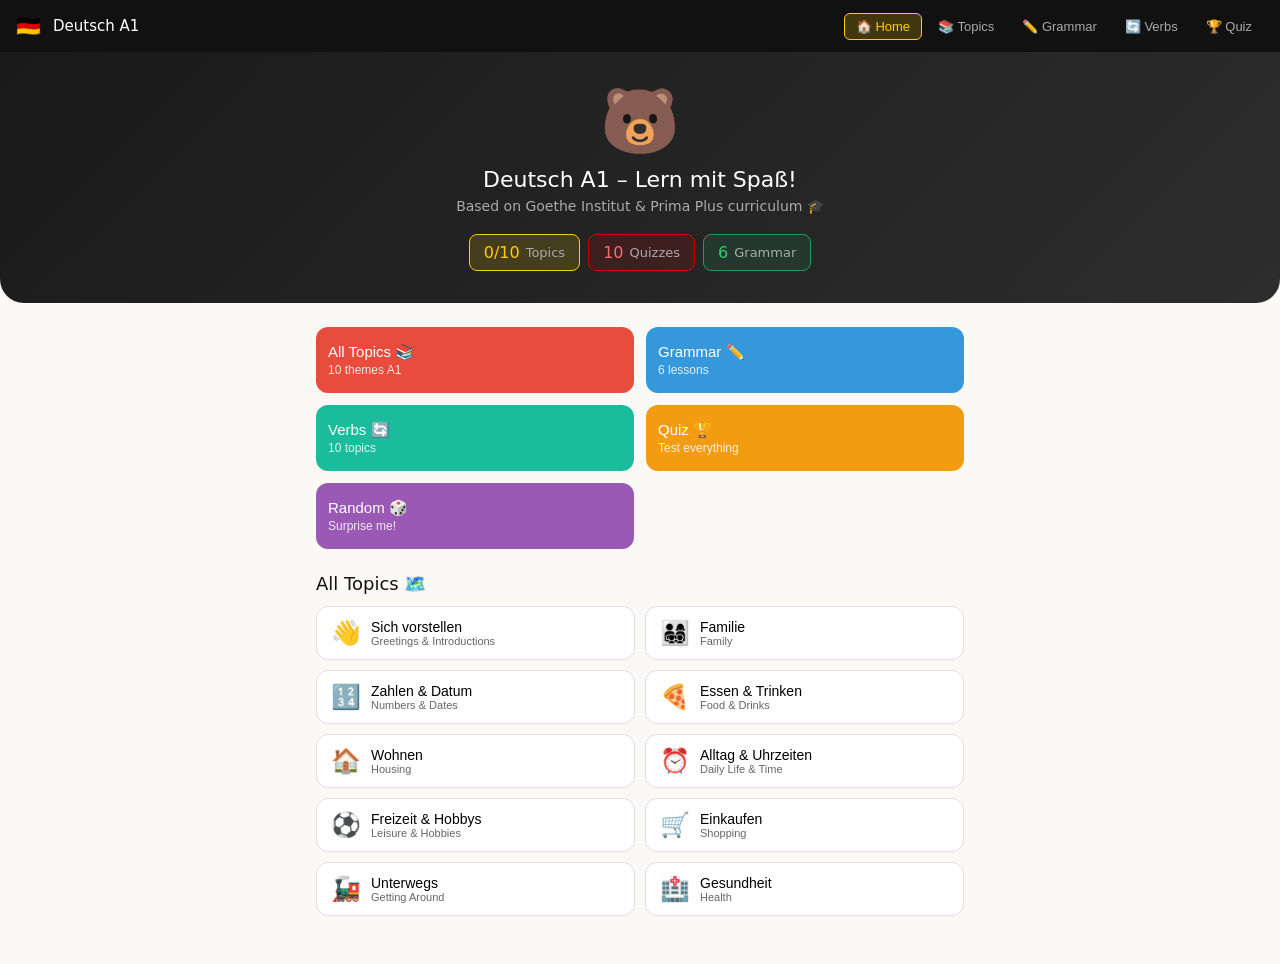
==== commit 4f9c4879: "Add files via upload" ====
--- a/index.html
+++ b/index.html
@@ -1,2665 +1,13 @@
 <!DOCTYPE html>
-<html lang="en">
+<html lang="de">
 <head>
-<meta charset="UTF-8">
-<meta name="viewport" content="width=device-width,initial-scale=1">
-<title>Korea Trip 2026 · Hotel Guide + Attractions + Food</title>
-<link rel="preconnect" href="https://fonts.googleapis.com">
-<link href="https://fonts.googleapis.com/css2?family=Playfair+Display:wght@400;700;900&family=Noto+Sans:wght@300;400;500;600&display=swap" rel="stylesheet">
-<style>
-*{box-sizing:border-box;margin:0;padding:0}
-:root{
-  --bg:#0d0d0d;--bg2:#161616;--bg3:#1e1e1e;--bg4:#272727;
-  --border:#2a2a2a;--border2:#383838;
-  --text:#ede9e1;--muted:#a8a29e;--faint:#78716c;
-  --gold:#c8a24a;--gold2:#e6c97c;--gold-bg:rgba(200,162,74,.08);
-  --teal:#3db8a5;--teal-bg:rgba(61,184,165,.08);
-  --red:#e05252;--red-bg:rgba(224,82,82,.08);
-  --green:#4bba7c;--green-bg:rgba(75,186,124,.08);
-  --amber:#e09c3a;--amber-bg:rgba(224,156,58,.08);
-  --purple:#9b7fe8;
-}
-html{scroll-behavior:smooth}
-body{background:var(--bg);color:var(--text);font-family:"Noto Sans",system-ui,sans-serif;font-size:14px;line-height:1.65}
-
-/* HERO */
-.hero{text-align:center;padding:3rem 2rem 2.2rem;border-bottom:1px solid var(--border);background:linear-gradient(180deg,#060d0a 0%,var(--bg) 100%);position:relative;overflow:hidden}
-.hero::before{content:"";position:absolute;inset:0;background:radial-gradient(ellipse 90% 50% at 50% -5%,rgba(75,186,124,.06) 0%,transparent 60%),radial-gradient(ellipse 70% 40% at 50% 105%,rgba(200,162,74,.05) 0%,transparent 60%)}
-.hero-tag{font-size:11px;letter-spacing:.2em;text-transform:uppercase;color:var(--muted);margin-bottom:.5rem}
-.hero-h1{font-family:"Playfair Display",Georgia,serif;font-size:clamp(2.2rem,5vw,3.4rem);font-weight:900;line-height:1.1;color:#fff;margin-bottom:.4rem}
-.hero-h1 span{color:var(--green)}
-.hero-sub{font-size:13px;color:var(--muted);margin-bottom:1.4rem;max-width:520px;margin-left:auto;margin-right:auto}
-.hero-chips{display:flex;justify-content:center;flex-wrap:wrap;gap:6px;margin-bottom:1.6rem}
-.chip{font-size:11px;padding:3px 10px;border-radius:20px;border:1px solid var(--border2);color:var(--muted)}
-.chip.green{border-color:rgba(75,186,124,.5);color:#7ddbb2;background:rgba(75,186,124,.07)}
-.chip.gold{border-color:rgba(200,162,74,.45);color:var(--gold2)}
-.budget-row{display:inline-grid;grid-template-columns:repeat(4,1fr);gap:8px;max-width:640px}
-.b-item{background:var(--bg3);border:1px solid var(--border);border-radius:8px;padding:9px 14px;text-align:left}
-.b-city{font-size:11px;text-transform:uppercase;letter-spacing:.07em;color:var(--muted);margin-bottom:2px}
-.b-range{font-size:14px;font-weight:700;color:var(--gold2)}
-.b-note{font-size:10px;color:var(--faint);margin-top:2px}
-
-/* BOOKED BOOKING CARD — SPECIAL */
-.booked-wrap{background:linear-gradient(135deg,rgba(75,186,124,.07) 0%,rgba(75,186,124,.02) 60%,var(--bg2) 100%);border:2px solid var(--green);border-radius:12px;margin-bottom:1.5rem;overflow:hidden;box-shadow:0 0 24px rgba(75,186,124,.08)}
-.booked-banner{background:linear-gradient(90deg,rgba(75,186,124,.35) 0%,rgba(75,186,124,.1) 100%);padding:8px 16px;display:flex;align-items:center;gap:10px;border-bottom:1px solid rgba(75,186,124,.25)}
-.booked-banner-icon{font-size:16px}
-.booked-banner-text{font-size:12px;font-weight:700;text-transform:uppercase;letter-spacing:.12em;color:var(--green)}
-.booked-banner-sub{font-size:11px;color:rgba(75,186,124,.7);margin-left:auto}
-.booked-inner{padding:16px}
-.booked-grid{display:grid;grid-template-columns:repeat(auto-fill,minmax(300px,1fr));gap:12px}
-
-/* STICKY NAV */
-.sticky{position:sticky;top:0;z-index:200;background:rgba(10,10,10,.97);backdrop-filter:blur(12px);border-bottom:1px solid var(--border)}
-.city-nav{display:flex;overflow-x:auto;padding:0 1.5rem;scrollbar-width:none}
-.city-nav::-webkit-scrollbar{display:none}
-.cnav-btn{flex-shrink:0;background:none;border:none;color:var(--muted);font-size:12.5px;font-weight:500;padding:13px 15px;cursor:pointer;border-bottom:2px solid transparent;transition:.2s;white-space:nowrap}
-.cnav-btn:hover{color:var(--text)}
-.cnav-btn.on{color:var(--gold);border-bottom-color:var(--gold)}
-.sub-nav{display:flex;gap:6px;padding:.7rem 1.5rem;border-bottom:1px solid var(--border);overflow-x:auto;scrollbar-width:none;background:var(--bg2)}
-.sub-nav::-webkit-scrollbar{display:none}
-.snav-btn{flex-shrink:0;background:var(--bg3);border:1px solid var(--border);border-radius:20px;color:var(--muted);font-size:12px;padding:5px 14px;cursor:pointer;transition:.2s}
-.snav-btn:hover{border-color:var(--border2);color:var(--text)}
-.snav-btn.on{background:var(--gold-bg);border-color:rgba(200,162,74,.4);color:var(--gold2)}
-
-/* PAGE */
-.city-page{display:none}.city-page.on{display:block}
-.sub-tab{display:none}.sub-tab.on{display:block}
-.content{max-width:1200px;margin:0 auto;padding:1.8rem 1.5rem 3rem}
-.sec{margin-bottom:2rem}
-.sec-head{display:flex;align-items:center;gap:10px;margin-bottom:.9rem;padding-bottom:.55rem;border-bottom:1px solid var(--border)}
-.sec-lbl{font-size:11px;font-weight:700;letter-spacing:.12em;text-transform:uppercase;color:var(--muted);flex:1}
-.sec-lbl.teal{color:var(--teal)}.sec-lbl.gold{color:var(--gold)}.sec-lbl.green{color:var(--green)}
-.sec-cnt{font-size:10.5px;color:var(--faint)}
-.prio-row{margin-bottom:1.3rem}
-.prio-lbl{font-size:10.5px;font-weight:700;text-transform:uppercase;letter-spacing:.1em;color:var(--faint);display:flex;align-items:center;gap:8px;margin-bottom:.7rem}
-.prio-lbl::after{content:"";flex:1;height:1px;background:var(--border)}
-
-/* CARD GRIDS */
-.card-grid{display:grid;grid-template-columns:repeat(auto-fill,minmax(295px,1fr));gap:12px}
-.spot-grid{display:grid;grid-template-columns:repeat(auto-fill,minmax(270px,1fr));gap:12px}
-.food-grid{display:grid;grid-template-columns:repeat(auto-fill,minmax(260px,1fr));gap:12px}
-
-/* HOTEL CARD */
-.hcard{background:var(--bg2);border:1px solid var(--border);border-radius:10px;padding:15px;transition:.18s;position:relative}
-.hcard:hover{border-color:var(--border2);transform:translateY(-1px)}
-.hcard[data-r="top"]{border-top:2.5px solid var(--gold)}
-.hcard[data-r="good"]{border-top:2.5px solid var(--green)}
-.hcard[data-r="ok"]{border-top:2.5px solid var(--amber)}
-.hcard[data-r="skip"]{border-top:2.5px solid var(--red);opacity:.65}
-.hcard.hanok{background:linear-gradient(140deg,#131a17 0%,var(--bg2) 100%)}
-.hcard.over{opacity:.55;border-top:2.5px solid var(--red) !important}
-.hhead{display:flex;justify-content:space-between;align-items:flex-start;gap:8px;margin-bottom:8px}
-.hname{font-family:"Playfair Display",serif;font-size:1rem;font-weight:700;color:#fff;line-height:1.3;flex:1}
-.hbadges{display:flex;flex-direction:column;gap:3px;align-items:flex-end}
-.hb{font-size:9.5px;font-weight:700;letter-spacing:.05em;padding:2px 7px;border-radius:3px}
-.hb-top{background:rgba(200,162,74,.15);color:var(--gold);border:1px solid rgba(200,162,74,.3)}
-.hb-good{background:rgba(75,186,124,.12);color:var(--green);border:1px solid rgba(75,186,124,.25)}
-.hb-ok{background:rgba(224,156,58,.12);color:var(--amber);border:1px solid rgba(224,156,58,.25)}
-.hb-over{background:rgba(224,82,82,.1);color:var(--red);border:1px solid rgba(224,82,82,.2)}
-.hb-type{background:rgba(61,184,165,.1);color:var(--teal);border:1px solid rgba(61,184,165,.2)}
-.hb-new{background:rgba(155,127,232,.12);color:#b09fe8;border:1px solid rgba(155,127,232,.25)}
-.hb-booked{background:rgba(75,186,124,.2);color:#6fe8ab;border:1px solid rgba(75,186,124,.4);font-size:10px}
-.price-row{display:flex;align-items:center;gap:8px;padding:6px 0;border-top:1px solid var(--border);border-bottom:1px solid var(--border);margin-bottom:8px;flex-wrap:wrap}
-.pr-eur{font-size:14px;font-weight:700}
-.pr-fits{color:var(--green)}.pr-tight{color:var(--amber)}.pr-over{color:var(--red)}
-.pr-tag{font-size:10px;font-weight:700;padding:2px 7px;border-radius:3px}
-.pt-fits{background:var(--green-bg);color:var(--green);border:1px solid rgba(75,186,124,.25)}
-.pt-tight{background:var(--amber-bg);color:var(--amber);border:1px solid rgba(224,156,58,.25)}
-.pt-over{background:var(--red-bg);color:var(--red);border:1px solid rgba(224,82,82,.2)}
-.pr-extra{font-size:10px;color:var(--faint);margin-left:auto}
-.hrating{display:flex;align-items:center;gap:7px;margin-bottom:5px}
-.stars{font-size:12px;font-weight:700;color:var(--gold2)}
-.rcount{font-size:10.5px;color:var(--faint)}
-.hloc{font-size:11px;color:var(--muted);margin-bottom:6px}
-.scores{display:flex;gap:11px;margin-bottom:7px}
-.sc{display:flex;flex-direction:column;align-items:center;gap:2px}
-.sc-lbl{font-size:9px;text-transform:uppercase;letter-spacing:.06em;color:var(--faint)}
-.sc-dots{display:flex;gap:2px}
-.dot{width:6px;height:6px;border-radius:50%;background:var(--border2)}
-.dot.on{background:var(--teal)}
-.pc{display:grid;grid-template-columns:1fr 1fr;gap:7px;margin-bottom:7px}
-.pc-t{font-size:9.5px;font-weight:700;text-transform:uppercase;letter-spacing:.07em;margin-bottom:3px}
-.pros .pc-t{color:var(--green)}.cons .pc-t{color:var(--red)}
-.plist{list-style:none;display:flex;flex-direction:column;gap:2px}
-.plist li{font-size:11px;color:var(--muted);padding-left:10px;position:relative;line-height:1.4}
-.pros .plist li::before,.cons .plist li::before{content:"";position:absolute;left:2px;top:5px;width:4px;height:4px;border-radius:50%}
-.pros .plist li::before{background:rgba(75,186,124,.55)}.cons .plist li::before{background:rgba(224,82,82,.45)}
-.htags{display:flex;flex-wrap:wrap;gap:3px;margin-top:5px}
-.ht{font-size:10px;padding:2px 6px;border-radius:3px;background:var(--bg4);color:var(--faint);border:1px solid var(--border)}
-.ht.g{background:var(--gold-bg);color:var(--gold);border-color:rgba(200,162,74,.2)}
-.ht.t{background:var(--teal-bg);color:var(--teal);border-color:rgba(61,184,165,.2)}
-.ht.gr{background:var(--green-bg);color:var(--green);border-color:rgba(75,186,124,.2)}
-.hnote{font-size:11px;padding:6px 10px;border-radius:4px;margin-top:5px;line-height:1.5}
-.hn-gold{background:var(--gold-bg);color:var(--gold2);border:1px solid rgba(200,162,74,.18)}
-.hn-red{background:var(--red-bg);color:#f4a0a0;border:1px solid rgba(224,82,82,.18)}
-.hn-green{background:var(--green-bg);color:#8addb2;border:1px solid rgba(75,186,124,.18)}
-.hn-warn{background:var(--amber-bg);color:#efc97a;border:1px solid rgba(224,156,58,.18)}
-
-/* ATTRACTION & FOOD */
-.acard{background:var(--bg2);border:1px solid var(--border);border-radius:10px;padding:14px;transition:.18s}
-.acard:hover{border-color:var(--border2);transform:translateY(-1px)}
-.acard.top{border-top:2.5px solid var(--gold)}.acard.good{border-top:2.5px solid var(--teal)}
-.a-icon-row{display:flex;align-items:center;gap:8px;margin-bottom:8px}
-.a-icon{font-size:1.5rem}
-.a-title-block{flex:1}
-.a-name{font-family:"Playfair Display",serif;font-size:1rem;font-weight:700;color:#fff;line-height:1.2}
-.a-type{font-size:10px;color:var(--muted);margin-top:2px}
-.a-tiktok{font-size:9.5px;padding:2px 7px;border-radius:3px;background:rgba(255,0,80,.1);color:#ff6090;border:1px solid rgba(255,0,80,.2);margin-left:auto;flex-shrink:0}
-.a-meta{display:flex;flex-wrap:wrap;gap:6px;margin-bottom:7px}
-.a-meta-item{font-size:11px;color:var(--muted)}
-.a-meta-item strong{color:var(--text)}
-.a-desc{font-size:12px;color:var(--muted);line-height:1.5;margin-bottom:7px}
-.a-tip{font-size:11px;padding:5px 9px;background:var(--teal-bg);border-left:2px solid var(--teal);color:#88d8cc;border-radius:0 4px 4px 0;margin-top:4px}
-.a-tags{display:flex;flex-wrap:wrap;gap:3px;margin-top:6px}
-.a-tag{font-size:10px;padding:2px 6px;border-radius:3px;background:var(--bg4);color:var(--faint);border:1px solid var(--border)}
-.fcard{background:var(--bg2);border:1px solid var(--border);border-radius:10px;padding:14px;transition:.18s}
-.fcard:hover{border-color:var(--border2);transform:translateY(-1px)}
-.fcard.must{border-top:2.5px solid var(--amber)}.fcard.good{border-top:2.5px solid var(--green)}
-.f-head{display:flex;align-items:flex-start;gap:8px;margin-bottom:8px}
-.f-emoji{font-size:1.8rem;flex-shrink:0;line-height:1}
-.f-info{flex:1}
-.f-name{font-family:"Playfair Display",serif;font-size:.98rem;font-weight:700;color:#fff;line-height:1.2}
-.f-sub{font-size:10.5px;color:var(--muted);margin-top:2px}
-.f-price{font-size:13px;font-weight:700;color:var(--amber);margin-bottom:4px}
-.f-must{display:inline-block;font-size:10px;padding:2px 7px;border-radius:3px;background:var(--amber-bg);color:var(--amber);border:1px solid rgba(224,156,58,.3);margin-bottom:5px}
-.f-desc{font-size:12px;color:var(--muted);line-height:1.5}
-.f-tiktok{display:inline-flex;align-items:center;gap:4px;font-size:10px;padding:2px 7px;border-radius:3px;background:rgba(255,0,80,.08);color:#ff6090;border:1px solid rgba(255,0,80,.15);margin-top:5px}
-.callout{font-size:13px;padding:10px 14px;border-radius:0 6px 6px 0;line-height:1.5;margin-bottom:1.2rem}
-.c-info{background:var(--teal-bg);border-left:3px solid var(--teal);color:#88d8cc}
-.c-warn{background:var(--amber-bg);border-left:3px solid var(--amber);color:#efc97a}
-.c-good{background:var(--green-bg);border-left:3px solid var(--green);color:#8addb2}
-.tips{background:var(--bg2);border:1px solid var(--border);border-radius:10px;padding:16px;margin-top:1.8rem}
-.tips-h{font-size:11px;font-weight:700;text-transform:uppercase;letter-spacing:.1em;color:var(--teal);margin-bottom:10px}
-.tips-g{display:grid;grid-template-columns:repeat(auto-fill,minmax(230px,1fr));gap:7px}
-.tip{font-size:12px;color:var(--muted);padding:8px 11px;background:var(--bg3);border-radius:6px;border-left:2px solid var(--gold);line-height:1.5}
-footer{text-align:center;padding:2rem 1.5rem;color:var(--faint);font-size:11.5px;border-top:1px solid var(--border)}
-@media(max-width:600px){
-  .budget-row{grid-template-columns:1fr 1fr}
-  .card-grid,.spot-grid,.food-grid{grid-template-columns:1fr}
-  .pc{grid-template-columns:1fr}
-  .content{padding:1.5rem 1rem 3rem}
-}
-
-/* ══════════════════════════════════════════════
-   MYEONGDONG SPOTLIGHT
-   ══════════════════════════════════════════════ */
-:root {
-  --neon:#ff4d6d; --neon2:#ff8fa3;
-  --lime:#c9f542;
-  --pink:#e8507a; --pink-bg:rgba(232,80,122,.08);
-}
-.md-hero{border-radius:16px;overflow:hidden;margin-bottom:0;background:linear-gradient(135deg,#1a0a00 0%,#2d1200 40%,#0d1a0a 100%);border:1px solid rgba(255,77,109,.2);padding:28px 24px 20px;position:relative;cursor:pointer;transition:.2s}
-.md-hero::before{content:"명동";position:absolute;right:-10px;top:-20px;font-size:9rem;font-weight:900;color:rgba(255,255,255,.03);font-family:"Playfair Display",serif;line-height:1;pointer-events:none}
-.md-hero:hover{border-color:rgba(255,77,109,.4)}
-.md-hero-tag{font-size:10px;letter-spacing:.2em;text-transform:uppercase;color:var(--neon);font-weight:700;margin-bottom:6px}
-.md-hero-title{font-family:"Playfair Display",serif;font-size:clamp(1.5rem,4vw,2.4rem);font-weight:900;color:#fff;line-height:1.1;margin-bottom:6px}
-.md-hero-title em{color:var(--neon);font-style:normal}
-.md-hero-sub{font-size:12px;color:rgba(255,255,255,.65);margin-bottom:16px;max-width:480px}
-.md-meta-row{display:flex;flex-wrap:wrap;gap:8px;margin-bottom:14px}
-.md-chip{display:inline-flex;align-items:center;gap:5px;font-size:11px;padding:4px 12px;border-radius:20px;font-weight:500}
-.md-chip.metro{background:rgba(61,184,165,.12);color:var(--teal);border:1px solid rgba(61,184,165,.25)}
-.md-chip.hours{background:rgba(255,77,109,.1);color:var(--neon2);border:1px solid rgba(255,77,109,.2)}
-.md-chip.area{background:rgba(201,245,66,.1);color:#c9f542;border:1px solid rgba(201,245,66,.2)}
-.md-open-hint{display:flex;align-items:center;justify-content:space-between;padding-top:10px;border-top:1px solid rgba(255,77,109,.15)}
-.md-hint-txt{font-size:11px;color:rgba(255,255,255,.4);display:flex;align-items:center;gap:6px}
-.md-hint-arrow{width:26px;height:26px;border-radius:50%;background:rgba(255,77,109,.15);color:var(--neon);display:flex;align-items:center;justify-content:center;font-size:13px;transition:.2s}
-.md-hero:hover .md-hint-arrow{background:rgba(255,77,109,.3);transform:translateX(2px)}
-
-/* MODAL */
-.md-modal-overlay{position:fixed;inset:0;z-index:9999;background:rgba(5,5,5,.9);backdrop-filter:blur(10px);-webkit-backdrop-filter:blur(10px);display:flex;align-items:flex-start;justify-content:center;opacity:0;pointer-events:none;transition:opacity .3s ease;overflow-y:auto;padding:20px 16px}
-.md-modal-overlay.open{opacity:1;pointer-events:all}
-.md-modal-box{background:var(--bg);border:1px solid rgba(255,77,109,.25);border-radius:18px;width:100%;max-width:1100px;margin:auto;position:relative;transform:translateY(30px) scale(.97);transition:transform .38s cubic-bezier(.2,.8,.3,1);overflow:hidden;box-shadow:0 24px 80px rgba(0,0,0,.6)}
-.md-modal-overlay.open .md-modal-box{transform:translateY(0) scale(1)}
-.md-modal-header{display:flex;align-items:center;justify-content:space-between;padding:14px 20px;background:linear-gradient(90deg,rgba(255,77,109,.15) 0%,rgba(255,77,109,.04) 100%);border-bottom:1px solid rgba(255,77,109,.2);position:sticky;top:0;z-index:10;backdrop-filter:blur(12px)}
-.md-modal-title{font-family:"Playfair Display",serif;font-size:1.05rem;font-weight:700;color:#fff;display:flex;align-items:center;gap:8px}
-.md-modal-sub{font-size:11px;color:var(--neon);font-weight:400;margin-left:4px}
-.md-modal-close{width:34px;height:34px;border-radius:50%;background:rgba(255,255,255,.08);border:1px solid rgba(255,255,255,.12);color:#fff;font-size:16px;cursor:pointer;display:flex;align-items:center;justify-content:center;transition:.18s;flex-shrink:0}
-.md-modal-close:hover{background:rgba(255,77,109,.3);border-color:var(--neon)}
-.md-modal-body{padding:22px 20px}
-
-/* CATEGORY DIVIDER */
-.md-cat{display:flex;align-items:center;gap:12px;margin:1.8rem 0 1rem}
-.md-cat:first-child{margin-top:0}
-.md-cat-pill{display:inline-flex;align-items:center;gap:7px;padding:5px 16px 5px 12px;border-radius:20px;font-size:10.5px;font-weight:700;letter-spacing:.1em;text-transform:uppercase;flex-shrink:0}
-.md-cat-pill.meal{background:linear-gradient(90deg,rgba(224,156,58,.2),rgba(224,156,58,.08));color:var(--amber);border:1px solid rgba(224,156,58,.3)}
-.md-cat-pill.street{background:linear-gradient(90deg,rgba(255,77,109,.2),rgba(255,77,109,.08));color:var(--neon);border:1px solid rgba(255,77,109,.3)}
-.md-cat-pill.bfast{background:linear-gradient(90deg,rgba(75,186,124,.2),rgba(75,186,124,.08));color:var(--green);border:1px solid rgba(75,186,124,.3)}
-.md-cat-line{flex:1;height:1px;background:var(--border)}
-
-/* RESTAURANT CARD */
-.md-card{background:var(--bg2);border:1px solid var(--border);border-radius:14px;overflow:hidden;transition:transform .2s,box-shadow .2s,border-color .2s;display:flex;flex-direction:column}
-.md-card:hover{transform:translateY(-3px);box-shadow:0 12px 40px rgba(0,0,0,.4);border-color:var(--border2)}
-.md-card.meal{border-top:3px solid var(--amber)}
-.md-card.bbq{border-top:3px solid var(--neon)}
-.md-card.bfast{border-top:3px solid var(--green)}
-.md-card.bfast2{border-top:3px solid #c9f542}
-.md-photo{height:180px;position:relative;overflow:hidden;background:var(--bg3);flex-shrink:0}
-.md-photo img{width:100%;height:100%;object-fit:cover;transition:transform .5s}
-.md-card:hover .md-photo img{transform:scale(1.06)}
-.md-photo-fallback{width:100%;height:100%;display:flex;align-items:center;justify-content:center;font-size:4rem;background:linear-gradient(135deg,#1a1a1a,#252525)}
-.md-badge{position:absolute;top:10px;left:10px;font-size:9.5px;font-weight:800;letter-spacing:.06em;padding:3px 10px;border-radius:6px;text-transform:uppercase}
-.md-badge.michelin{background:var(--gold);color:#000}
-.md-badge.must{background:var(--amber);color:#000}
-.md-badge.viral{background:var(--neon);color:#fff}
-.md-badge.bfast{background:var(--green);color:#000}
-.md-badge.ayce{background:#c9f542;color:#000}
-.md-photo-overlay{position:absolute;bottom:0;left:0;right:0;height:60px;background:linear-gradient(transparent,rgba(0,0,0,.7))}
-.md-body{padding:15px;flex:1;display:flex;flex-direction:column;gap:7px}
-.md-name{font-family:"Playfair Display",serif;font-size:1rem;font-weight:800;color:#fff;line-height:1.2}
-.md-korean{font-size:11px;color:var(--gold);margin-top:1px}
-.md-addr{font-size:11px;color:var(--teal);line-height:1.4}
-.md-area{font-size:10.5px;color:#a8a29e}
-.md-hours{font-size:10.5px;color:#78716c}
-.md-menu{display:flex;flex-direction:column;gap:5px;flex:1}
-.md-item{background:var(--bg3);border:1px solid var(--border);border-radius:8px;padding:7px 10px;display:flex;align-items:flex-start;justify-content:space-between;gap:8px}
-.md-item.star{border-color:rgba(224,156,58,.3);background:linear-gradient(90deg,rgba(200,162,74,.07) 0%,var(--bg3) 100%)}
-.md-item.star .md-iname{color:var(--gold2)}
-.md-iname{font-size:12px;font-weight:700;color:var(--text);margin-bottom:1px}
-.md-idesc{font-size:10.5px;color:#a8a29e;line-height:1.35}
-.md-iprice{font-size:12.5px;font-weight:800;color:var(--amber);flex-shrink:0;margin-top:1px;white-space:nowrap}
-.md-tip{background:rgba(61,184,165,.06);border-left:2.5px solid var(--teal);padding:7px 11px;border-radius:0 6px 6px 0;font-size:11px;color:#88d8cc;line-height:1.5;margin-top:2px}
-.md-warn{background:rgba(224,156,58,.07);border-left:2.5px solid var(--amber);padding:7px 11px;border-radius:0 6px 6px 0;font-size:11px;color:#efc97a;line-height:1.5;margin-top:2px}
-.md-hot{background:rgba(255,77,109,.07);border-left:2.5px solid var(--neon);padding:7px 11px;border-radius:0 6px 6px 0;font-size:11px;color:#ff8fa3;line-height:1.5;margin-top:2px}
-.md-rating{display:flex;align-items:center;gap:6px;margin-top:4px;flex-wrap:wrap}
-.md-stars{font-size:11px;color:var(--gold2);font-weight:700}
-.md-revs{font-size:10px;color:#78716c}
-.md-tag{font-size:9.5px;padding:2px 7px;border-radius:4px;background:var(--bg4);color:#78716c;border:1px solid var(--border)}
-.md-grid-2{display:grid;grid-template-columns:repeat(auto-fill,minmax(300px,1fr));gap:14px}
-.sf-row{display:grid;grid-template-columns:repeat(auto-fill,minmax(155px,1fr));gap:10px;margin-top:4px}
-.sf-item{background:linear-gradient(135deg,rgba(255,77,109,.06) 0%,var(--bg2) 100%);border:1px solid rgba(255,77,109,.2);border-radius:10px;padding:13px 12px;transition:.18s;display:flex;flex-direction:column;gap:5px}
-.sf-item:hover{border-color:rgba(255,77,109,.4);transform:translateY(-1px)}
-.sf-emoji{font-size:1.8rem;line-height:1}
-.sf-name{font-size:12.5px;font-weight:700;color:#fff}
-.sf-desc{font-size:10.5px;color:#a8a29e;line-height:1.4}
-.sf-price{font-size:13px;font-weight:800;color:var(--neon);margin-top:auto;padding-top:4px}
-.sf-hot{font-size:9.5px;color:rgba(255,77,109,.6)}
-.md-quick-ref{margin-top:1.5rem;background:var(--bg2);border:1px solid var(--border);border-radius:12px;overflow:hidden}
-.md-quick-ref-head{padding:10px 16px;background:linear-gradient(90deg,rgba(200,162,74,.1),transparent);border-bottom:1px solid var(--border);font-size:11px;font-weight:700;text-transform:uppercase;letter-spacing:.1em;color:var(--gold)}
-.md-ref-table{width:100%;border-collapse:collapse;font-size:12px;overflow-x:auto;display:block}
-.md-ref-table th{padding:8px 12px;text-align:left;color:#78716c;font-size:10px;text-transform:uppercase;letter-spacing:.07em;font-weight:700;border-bottom:1px solid var(--border);white-space:nowrap}
-.md-ref-table td{padding:8px 12px;border-bottom:1px solid var(--border2);vertical-align:top}
-.md-ref-table tr:last-child td{border-bottom:none}
-
-/* EXTRA TEXT READABILITY */
-.plist li{color:#b0aaa6 !important}
-.tips .tip{color:#b5b0ad !important}
-.slim-loc{color:#a8a39f !important}
-.rdesc{color:#c4bdb8 !important}
-.f-desc{color:#c4bdb8 !important}
-.area-desc{color:#b0aaa6 !important}
-
-/* MOBILE */
-@media(max-width:600px){
-  .md-grid-2{grid-template-columns:1fr}
-  .sf-row{grid-template-columns:repeat(2,1fr)}
-  .md-photo{height:155px}
-  .md-modal-body{padding:14px 12px}
-  .md-modal-header{padding:12px 14px}
-  .md-modal-overlay{padding:10px 8px}
-  .md-modal-box{border-radius:12px}
-  .md-ref-table{font-size:11px}
-  .md-ref-table th,.md-ref-table td{padding:6px 8px}
-  .budget-row{grid-template-columns:1fr 1fr}
-  .card-grid,.spot-grid,.food-grid,.slim-grid{grid-template-columns:1fr}
-  .pc{grid-template-columns:1fr}
-  .arex-grid{grid-template-columns:1fr 1fr}
-  .cnav-btn{font-size:11.5px;padding:12px 11px}
-}
-
-
-/* AREA SPOTLIGHT BANNERS */
-.area-hero{border-radius:14px;overflow:hidden;margin-bottom:12px;padding:22px 22px 18px;position:relative;cursor:pointer;transition:.2s;border:1px solid var(--border)}
-.area-hero:hover{transform:translateY(-2px)}
-.area-hero.hongdae{background:linear-gradient(135deg,#0a0d1a 0%,#12183a 40%,#0d0d0d 100%);border-color:rgba(155,127,232,.25)}
-.area-hero.hongdae::before{content:"홍대";position:absolute;right:-8px;top:-18px;font-size:7rem;font-weight:900;color:rgba(155,127,232,.04);font-family:"Playfair Display",serif;line-height:1;pointer-events:none}
-.area-hero.hongdae:hover{border-color:rgba(155,127,232,.5)}
-.area-hero.ddm{background:linear-gradient(135deg,#0a1a0a 0%,#0d2012 40%,#0d0d0d 100%);border-color:rgba(61,184,165,.2)}
-.area-hero.ddm::before{content:"동대문";position:absolute;right:-8px;top:-18px;font-size:7rem;font-weight:900;color:rgba(61,184,165,.04);font-family:"Playfair Display",serif;line-height:1;pointer-events:none}
-.area-hero.ddm:hover{border-color:rgba(61,184,165,.5)}
-.area-hero-tag{font-size:10px;letter-spacing:.18em;text-transform:uppercase;font-weight:700;margin-bottom:5px}
-.area-hero.hongdae .area-hero-tag{color:#9b7fe8}
-.area-hero.ddm .area-hero-tag{color:var(--teal)}
-.area-hero-title{font-family:"Playfair Display",serif;font-size:1.3rem;font-weight:900;color:#fff;line-height:1.15;margin-bottom:5px}
-.area-hero.hongdae .area-hero-title em{color:#b09fe8;font-style:normal}
-.area-hero.ddm .area-hero-title em{color:var(--teal);font-style:normal}
-.area-hero-sub{font-size:12px;color:rgba(255,255,255,.55);margin-bottom:14px;max-width:420px}
-.area-hero-chips{display:flex;flex-wrap:wrap;gap:7px;margin-bottom:13px}
-.area-chip{font-size:11px;padding:4px 12px;border-radius:20px;font-weight:500}
-.area-chip.purple{background:rgba(155,127,232,.12);color:#c4b2f5;border:1px solid rgba(155,127,232,.25)}
-.area-chip.teal{background:rgba(61,184,165,.1);color:var(--teal);border:1px solid rgba(61,184,165,.2)}
-.area-chip.amber{background:var(--amber-bg);color:var(--amber);border:1px solid rgba(224,156,58,.25)}
-.area-open-hint{display:flex;align-items:center;justify-content:space-between;padding-top:10px;border-top:1px solid rgba(255,255,255,.07)}
-.area-hint-txt{font-size:11px;color:rgba(255,255,255,.35)}
-.area-hint-arrow{width:26px;height:26px;border-radius:50%;display:flex;align-items:center;justify-content:center;font-size:13px;transition:.2s}
-.area-hero.hongdae .area-hint-arrow{background:rgba(155,127,232,.15);color:#b09fe8}
-.area-hero.ddm .area-hint-arrow{background:rgba(61,184,165,.12);color:var(--teal)}
-.area-hero.hongdae:hover .area-hint-arrow{background:rgba(155,127,232,.3);transform:translateX(2px)}
-.area-hero.ddm:hover .area-hint-arrow{background:rgba(61,184,165,.25);transform:translateX(2px)}
-.area-modal-overlay{position:fixed;inset:0;z-index:9999;background:rgba(5,5,5,.9);backdrop-filter:blur(10px);-webkit-backdrop-filter:blur(10px);display:flex;align-items:flex-start;justify-content:center;opacity:0;pointer-events:none;transition:opacity .3s ease;overflow-y:auto;padding:20px 16px}
-.area-modal-overlay.open{opacity:1;pointer-events:all}
-.area-modal-box{background:var(--bg);border-radius:18px;width:100%;max-width:1100px;margin:auto;position:relative;transform:translateY(30px) scale(.97);transition:transform .38s cubic-bezier(.2,.8,.3,1);overflow:hidden;box-shadow:0 24px 80px rgba(0,0,0,.6)}
-.area-modal-overlay.open .area-modal-box{transform:translateY(0) scale(1)}
-.area-modal-box.hongdae{border:1px solid rgba(155,127,232,.3)}
-.area-modal-box.ddm{border:1px solid rgba(61,184,165,.25)}
-.area-modal-head{display:flex;align-items:center;justify-content:space-between;padding:14px 20px;position:sticky;top:0;z-index:10;backdrop-filter:blur(12px)}
-.area-modal-box.hongdae .area-modal-head{background:linear-gradient(90deg,rgba(155,127,232,.18) 0%,rgba(155,127,232,.05) 100%);border-bottom:1px solid rgba(155,127,232,.2)}
-.area-modal-box.ddm .area-modal-head{background:linear-gradient(90deg,rgba(61,184,165,.15) 0%,rgba(61,184,165,.04) 100%);border-bottom:1px solid rgba(61,184,165,.18)}
-.area-modal-head-title{font-family:"Playfair Display",serif;font-size:1rem;font-weight:700;color:#fff;display:flex;align-items:center;gap:8px}
-.area-modal-head-sub{font-size:11px;font-weight:400;margin-left:4px}
-.area-modal-box.hongdae .area-modal-head-sub{color:#9b7fe8}
-.area-modal-box.ddm .area-modal-head-sub{color:var(--teal)}
-.area-modal-close{width:34px;height:34px;border-radius:50%;background:rgba(255,255,255,.08);border:1px solid rgba(255,255,255,.12);color:#fff;font-size:16px;cursor:pointer;display:flex;align-items:center;justify-content:center;transition:.18s;flex-shrink:0}
-.area-modal-body{padding:22px 20px}
-@media(max-width:600px){
-  .area-modal-overlay{padding:10px 8px}
-  .area-modal-box{border-radius:12px}
-  .area-modal-body{padding:14px 12px}
-  .area-modal-head{padding:12px 14px}
-  .area-hero{padding:18px 16px 14px}
-}
-
-
-.area-hero.gwangjang{background:linear-gradient(135deg,#1a0800 0%,#2d1500 40%,#0d0d0d 100%);border-color:rgba(224,156,58,.25)}
-.area-hero.gwangjang::before{content:"광장";position:absolute;right:-8px;top:-18px;font-size:7rem;font-weight:900;color:rgba(224,156,58,.04);font-family:"Playfair Display",serif;line-height:1;pointer-events:none}
-.area-hero.gwangjang:hover{border-color:rgba(224,156,58,.55)}
-.area-hero.gwangjang .area-hero-tag{color:var(--amber)}
-.area-hero.gwangjang .area-hero-title em{color:var(--gold2);font-style:normal}
-.area-hero.gwangjang .area-hint-arrow{background:rgba(224,156,58,.15);color:var(--amber)}
-.area-hero.gwangjang:hover .area-hint-arrow{background:rgba(224,156,58,.3);transform:translateX(2px)}
-.area-chip.orange{background:rgba(224,156,58,.12);color:var(--gold2);border:1px solid rgba(224,156,58,.25)}
-.area-modal-box.gwangjang{border:1px solid rgba(224,156,58,.3)}
-.area-modal-box.gwangjang .area-modal-head{background:linear-gradient(90deg,rgba(224,156,58,.18) 0%,rgba(224,156,58,.05) 100%);border-bottom:1px solid rgba(224,156,58,.2)}
-.area-modal-box.gwangjang .area-modal-head-sub{color:var(--amber)}
-
-
-.area-hero.mangwon{background:linear-gradient(135deg,#091a09 0%,#0d2a0d 40%,#0d0d0d 100%);border-color:rgba(75,186,124,.25)}
-.area-hero.mangwon::before{content:"망원";position:absolute;right:-8px;top:-18px;font-size:7rem;font-weight:900;color:rgba(75,186,124,.04);font-family:"Playfair Display",serif;line-height:1;pointer-events:none}
-.area-hero.mangwon:hover{border-color:rgba(75,186,124,.55)}
-.area-hero.mangwon .area-hero-tag{color:var(--green)}
-.area-hero.mangwon .area-hero-title em{color:#7ddbb2;font-style:normal}
-.area-hero.mangwon .area-hint-arrow{background:rgba(75,186,124,.12);color:var(--green)}
-.area-hero.mangwon:hover .area-hint-arrow{background:rgba(75,186,124,.28);transform:translateX(2px)}
-.area-chip.green2{background:rgba(75,186,124,.1);color:#7ddbb2;border:1px solid rgba(75,186,124,.25)}
-.area-modal-box.mangwon{border:1px solid rgba(75,186,124,.3)}
-.area-modal-box.mangwon .area-modal-head{background:linear-gradient(90deg,rgba(75,186,124,.18) 0%,rgba(75,186,124,.05) 100%);border-bottom:1px solid rgba(75,186,124,.2)}
-.area-modal-box.mangwon .area-modal-head-sub{color:var(--green)}
-.md-cat-pill.viral{background:linear-gradient(90deg,rgba(255,77,109,.2),rgba(255,77,109,.08));color:var(--neon);border:1px solid rgba(255,77,109,.3)}
-
-
-/* ATTRACTION SPOT CARD */
-.spot-card{
-  background:var(--bg2);border:1px solid var(--border);
-  border-radius:10px;padding:13px 14px;transition:.18s;
-}
-.spot-card:hover{border-color:var(--border2);transform:translateY(-1px)}
-.spot-card.highlight{border-left:3px solid var(--gold)}
-.spot-card.highlight2{border-left:3px solid var(--teal)}
-.spot-icon-row{display:flex;align-items:flex-start;gap:9px;margin-bottom:7px}
-.spot-icon{font-size:1.4rem;flex-shrink:0;line-height:1.2}
-.spot-name{font-family:"Playfair Display",serif;font-size:.93rem;font-weight:700;color:#fff;line-height:1.3}
-.spot-name-ko{font-size:10px;color:var(--gold);margin-top:1px}
-.spot-viral{font-size:9px;padding:1px 6px;border-radius:3px;background:rgba(255,77,109,.15);color:var(--neon);border:1px solid rgba(255,77,109,.2);margin-left:5px;vertical-align:middle}
-.spot-desc{font-size:11.5px;color:#a8a29e;line-height:1.5;margin-bottom:6px}
-.spot-tip{font-size:11px;padding:5px 9px;border-left:2px solid var(--teal);background:rgba(61,184,165,.05);color:#88d8cc;border-radius:0 4px 4px 0;line-height:1.4}
-.spot-tags{display:flex;flex-wrap:wrap;gap:4px;margin-top:6px}
-.spot-tag{font-size:9.5px;padding:2px 7px;border-radius:3px;background:var(--bg3);color:#78716c;border:1px solid var(--border)}
-.spot-grid-3{display:grid;grid-template-columns:repeat(auto-fill,minmax(270px,1fr));gap:11px}
-.spot-grid-2{display:grid;grid-template-columns:repeat(auto-fill,minmax(300px,1fr));gap:11px}
-
-/* ── DISTRICT BANNER (clickable, same pattern as food spotlights) ── */
-.dist-banner{
-  border-radius:14px;padding:22px 22px 18px;margin-bottom:12px;
-  position:relative;overflow:hidden;cursor:pointer;
-  border:1px solid var(--border);transition:.2s;
-}
-.dist-banner:hover{transform:translateY(-2px)}
-.dist-banner::before{
-  position:absolute;right:-10px;top:-18px;
-  font-size:8rem;font-weight:900;opacity:.04;
-  font-family:"Playfair Display",serif;line-height:1;pointer-events:none;
-}
-/* per-district colours */
-.dist-banner.jongno{background:linear-gradient(135deg,#1a1200 0%,#2a1e00 40%,#0d0d0d 100%);border-color:rgba(200,162,74,.25)}
-.dist-banner.jongno::before{content:"종로";color:var(--gold)}
-.dist-banner.jongno:hover{border-color:rgba(200,162,74,.55)}
-.dist-banner.mapo{background:linear-gradient(135deg,#0d0a1a 0%,#180f30 40%,#0d0d0d 100%);border-color:rgba(155,127,232,.25)}
-.dist-banner.mapo::before{content:"마포";color:#9b7fe8}
-.dist-banner.mapo:hover{border-color:rgba(155,127,232,.5)}
-.dist-banner.seongsu{background:linear-gradient(135deg,#0a1a18 0%,#0d2a24 40%,#0d0d0d 100%);border-color:rgba(61,184,165,.22)}
-.dist-banner.seongsu::before{content:"성수";color:var(--teal)}
-.dist-banner.seongsu:hover{border-color:rgba(61,184,165,.5)}
-.dist-banner.myeongdong{background:linear-gradient(135deg,#1a080a 0%,#2a0d10 40%,#0d0d0d 100%);border-color:rgba(255,77,109,.22)}
-.dist-banner.myeongdong::before{content:"명동";color:var(--neon)}
-.dist-banner.myeongdong:hover{border-color:rgba(255,77,109,.5)}
-.dist-banner.itaewon{background:linear-gradient(135deg,#1a1000 0%,#2a1800 40%,#0d0d0d 100%);border-color:rgba(224,156,58,.22)}
-.dist-banner.itaewon::before{content:"이태원";color:var(--amber)}
-.dist-banner.itaewon:hover{border-color:rgba(224,156,58,.5)}
-.dist-banner.gangnam{background:linear-gradient(135deg,#0d0d16 0%,#16162a 40%,#0d0d0d 100%);border-color:rgba(200,162,74,.2)}
-.dist-banner.gangnam::before{content:"강남";color:var(--gold2)}
-.dist-banner.gangnam:hover{border-color:rgba(200,162,74,.45)}
-.dist-banner.parks{background:linear-gradient(135deg,#091409 0%,#0d2210 40%,#0d0d0d 100%);border-color:rgba(75,186,124,.22)}
-.dist-banner.parks::before{content:"공원";color:var(--green)}
-.dist-banner.parks:hover{border-color:rgba(75,186,124,.5)}
-
-.dist-tag{font-size:10px;letter-spacing:.18em;text-transform:uppercase;font-weight:700;margin-bottom:5px}
-.dist-banner.jongno .dist-tag{color:var(--gold)}
-.dist-banner.mapo   .dist-tag{color:#9b7fe8}
-.dist-banner.seongsu .dist-tag{color:var(--teal)}
-.dist-banner.myeongdong .dist-tag{color:var(--neon2)}
-.dist-banner.itaewon .dist-tag{color:var(--amber)}
-.dist-banner.gangnam .dist-tag{color:var(--gold2)}
-.dist-banner.parks  .dist-tag{color:var(--green)}
-.dist-title{font-family:"Playfair Display",serif;font-size:1.3rem;font-weight:900;color:#fff;line-height:1.15;margin-bottom:5px}
-.dist-banner.jongno .dist-title em{color:var(--gold2);font-style:normal}
-.dist-banner.mapo   .dist-title em{color:#c4b2f5;font-style:normal}
-.dist-banner.seongsu .dist-title em{color:var(--teal);font-style:normal}
-.dist-banner.myeongdong .dist-title em{color:var(--neon2);font-style:normal}
-.dist-banner.itaewon .dist-title em{color:var(--amber);font-style:normal}
-.dist-banner.gangnam .dist-title em{color:var(--gold2);font-style:normal}
-.dist-banner.parks  .dist-title em{color:#7ddbb2;font-style:normal}
-.dist-sub{font-size:12px;color:rgba(255,255,255,.5);margin-bottom:12px;max-width:500px;line-height:1.5}
-.dist-meta{display:flex;flex-wrap:wrap;gap:7px;margin-bottom:12px}
-.dist-chip{font-size:11px;padding:4px 12px;border-radius:20px;font-weight:500}
-.dist-chip.gold{background:rgba(200,162,74,.12);color:var(--gold2);border:1px solid rgba(200,162,74,.25)}
-.dist-chip.purple{background:rgba(155,127,232,.12);color:#c4b2f5;border:1px solid rgba(155,127,232,.25)}
-.dist-chip.teal{background:rgba(61,184,165,.1);color:var(--teal);border:1px solid rgba(61,184,165,.2)}
-.dist-chip.red{background:rgba(255,77,109,.1);color:var(--neon2);border:1px solid rgba(255,77,109,.2)}
-.dist-chip.amber{background:rgba(224,156,58,.1);color:var(--amber);border:1px solid rgba(224,156,58,.2)}
-.dist-chip.green{background:rgba(75,186,124,.1);color:#7ddbb2;border:1px solid rgba(75,186,124,.2)}
-.dist-open-hint{display:flex;align-items:center;justify-content:space-between;padding-top:10px;border-top:1px solid rgba(255,255,255,.07)}
-.dist-hint-txt{font-size:11px;color:rgba(255,255,255,.35)}
-.dist-hint-arrow{width:26px;height:26px;border-radius:50%;display:flex;align-items:center;justify-content:center;font-size:13px;transition:.2s}
-.dist-banner.jongno .dist-hint-arrow{background:rgba(200,162,74,.15);color:var(--gold)}
-.dist-banner.mapo   .dist-hint-arrow{background:rgba(155,127,232,.15);color:#b09fe8}
-.dist-banner.seongsu .dist-hint-arrow{background:rgba(61,184,165,.12);color:var(--teal)}
-.dist-banner.myeongdong .dist-hint-arrow{background:rgba(255,77,109,.12);color:var(--neon)}
-.dist-banner.itaewon .dist-hint-arrow{background:rgba(224,156,58,.12);color:var(--amber)}
-.dist-banner.gangnam .dist-hint-arrow{background:rgba(200,162,74,.12);color:var(--gold2)}
-.dist-banner.parks  .dist-hint-arrow{background:rgba(75,186,124,.12);color:var(--green)}
-.dist-banner:hover .dist-hint-arrow{transform:translateX(3px)}
-
-/* ── SPOT MODAL shared styles ── */
-.spot-modal-overlay{position:fixed;inset:0;z-index:9999;background:rgba(5,5,5,.9);backdrop-filter:blur(10px);-webkit-backdrop-filter:blur(10px);display:flex;align-items:flex-start;justify-content:center;opacity:0;pointer-events:none;transition:opacity .3s ease;overflow-y:auto;padding:20px 16px}
-.spot-modal-overlay.open{opacity:1;pointer-events:all}
-.spot-modal-box{background:var(--bg);border-radius:18px;width:100%;max-width:1100px;margin:auto;position:relative;transform:translateY(30px) scale(.97);transition:transform .38s cubic-bezier(.2,.8,.3,1);overflow:hidden;box-shadow:0 24px 80px rgba(0,0,0,.6)}
-.spot-modal-overlay.open .spot-modal-box{transform:translateY(0) scale(1)}
-.spot-modal-head{display:flex;align-items:center;justify-content:space-between;padding:14px 20px;position:sticky;top:0;z-index:10;backdrop-filter:blur(12px)}
-.spot-modal-body{padding:22px 20px}
-.spot-modal-close{width:34px;height:34px;border-radius:50%;background:rgba(255,255,255,.08);border:1px solid rgba(255,255,255,.12);color:#fff;font-size:16px;cursor:pointer;display:flex;align-items:center;justify-content:center;transition:.18s;flex-shrink:0}
-.spot-modal-close:hover{background:rgba(255,255,255,.18)}
-/* per-district modal accent */
-.spot-modal-box.jongno{border:1px solid rgba(200,162,74,.3)}.spot-modal-box.jongno .spot-modal-head{background:linear-gradient(90deg,rgba(200,162,74,.18) 0%,rgba(200,162,74,.04) 100%);border-bottom:1px solid rgba(200,162,74,.2)}
-.spot-modal-box.mapo{border:1px solid rgba(155,127,232,.3)}.spot-modal-box.mapo .spot-modal-head{background:linear-gradient(90deg,rgba(155,127,232,.18) 0%,rgba(155,127,232,.04) 100%);border-bottom:1px solid rgba(155,127,232,.2)}
-.spot-modal-box.seongsu{border:1px solid rgba(61,184,165,.28)}.spot-modal-box.seongsu .spot-modal-head{background:linear-gradient(90deg,rgba(61,184,165,.15) 0%,rgba(61,184,165,.04) 100%);border-bottom:1px solid rgba(61,184,165,.18)}
-.spot-modal-box.myeongdong{border:1px solid rgba(255,77,109,.28)}.spot-modal-box.myeongdong .spot-modal-head{background:linear-gradient(90deg,rgba(255,77,109,.15) 0%,rgba(255,77,109,.04) 100%);border-bottom:1px solid rgba(255,77,109,.18)}
-.spot-modal-box.itaewon{border:1px solid rgba(224,156,58,.28)}.spot-modal-box.itaewon .spot-modal-head{background:linear-gradient(90deg,rgba(224,156,58,.15) 0%,rgba(224,156,58,.04) 100%);border-bottom:1px solid rgba(224,156,58,.18)}
-.spot-modal-box.gangnam{border:1px solid rgba(200,162,74,.25)}.spot-modal-box.gangnam .spot-modal-head{background:linear-gradient(90deg,rgba(200,162,74,.15) 0%,rgba(200,162,74,.04) 100%);border-bottom:1px solid rgba(200,162,74,.15)}
-.spot-modal-box.parks{border:1px solid rgba(75,186,124,.28)}.spot-modal-box.parks .spot-modal-head{background:linear-gradient(90deg,rgba(75,186,124,.15) 0%,rgba(75,186,124,.04) 100%);border-bottom:1px solid rgba(75,186,124,.18)}
-.spot-modal-head-title{font-family:"Playfair Display",serif;font-size:1rem;font-weight:700;color:#fff;display:flex;align-items:center;gap:8px}
-.spot-modal-head-sub{font-size:11px;font-weight:400;margin-left:4px;color:#a8a29e}
-/* ── ATTRACTION CARD inside modal ── */
-.attr-card{background:var(--bg2);border:1px solid var(--border);border-radius:12px;padding:15px;transition:.18s;display:flex;flex-direction:column;gap:7px}
-.attr-card:hover{border-color:var(--border2);transform:translateY(-2px)}
-.attr-card.must{border-top:3px solid var(--gold)}
-.attr-card.good{border-top:3px solid var(--teal)}
-.attr-icon-row{display:flex;align-items:flex-start;gap:10px}
-.attr-icon{font-size:1.6rem;flex-shrink:0;line-height:1.2}
-.attr-name{font-family:"Playfair Display",serif;font-size:.95rem;font-weight:800;color:#fff;line-height:1.25}
-.attr-name-ko{font-size:10.5px;color:var(--gold);margin-top:2px}
-.attr-highlight{font-size:11px;font-weight:700;padding:3px 9px;border-radius:4px;background:rgba(200,162,74,.12);color:var(--gold2);border:1px solid rgba(200,162,74,.22);display:inline-block;margin-top:3px}
-.attr-row{display:flex;flex-wrap:wrap;gap:6px;align-items:center;margin-top:2px}
-.attr-hours{font-size:11px;color:#a8a29e;display:flex;align-items:center;gap:4px}
-.attr-rating{font-size:11px;font-weight:700;color:var(--gold2);display:flex;align-items:center;gap:3px}
-.attr-free{font-size:9.5px;padding:2px 7px;border-radius:3px;background:rgba(75,186,124,.12);color:var(--green);border:1px solid rgba(75,186,124,.22)}
-.attr-tiktok{font-size:9.5px;padding:2px 7px;border-radius:3px;background:rgba(255,77,109,.12);color:var(--neon);border:1px solid rgba(255,77,109,.2)}
-.attr-desc{font-size:12px;color:#a8a29e;line-height:1.55}
-.attr-tip{font-size:11px;padding:6px 10px;border-left:2.5px solid var(--teal);background:rgba(61,184,165,.05);color:#88d8cc;border-radius:0 5px 5px 0;line-height:1.5}
-.attr-tags{display:flex;flex-wrap:wrap;gap:4px}
-.attr-tag{font-size:9.5px;padding:2px 7px;border-radius:3px;background:var(--bg3);color:#78716c;border:1px solid var(--border)}
-.attr-grid{display:grid;grid-template-columns:repeat(auto-fill,minmax(290px,1fr));gap:13px}
-/* route box inside modal */
-.dist-route-box{background:var(--bg3);border:1px solid var(--border);border-radius:10px;padding:12px 14px;margin-top:1.4rem}
-.dist-route-title{font-size:10px;font-weight:700;text-transform:uppercase;letter-spacing:.1em;color:#78716c;margin-bottom:7px}
-.dist-route-stops{font-size:12px;color:#a8a29e;line-height:1.6}
-.dist-route-stops strong{color:#fff}
-@media(max-width:600px){
-  .attr-grid{grid-template-columns:1fr}
-  .spot-modal-overlay{padding:10px 8px}
-  .spot-modal-box{border-radius:12px}
-  .spot-modal-body{padding:14px 12px}
-}
-
-
-.dist-banner.nami{background:linear-gradient(135deg,#060f1a 0%,#0a1f35 40%,#0d0d0d 100%);border-color:rgba(56,182,232,.25)}
-.dist-banner.nami::before{content:"남이섬";position:absolute;right:-8px;top:-18px;font-size:7rem;font-weight:900;color:rgba(56,182,232,.04);font-family:"Playfair Display",serif;line-height:1;pointer-events:none}
-.dist-banner.nami:hover{border-color:rgba(56,182,232,.55)}
-.dist-banner.nami .dist-tag{color:#38b6e8}
-.dist-banner.nami .dist-title em{color:#38b6e8;font-style:normal}
-.dist-banner.nami .dist-hint-arrow{background:rgba(56,182,232,.15);color:#38b6e8}
-.dist-banner.nami:hover .dist-hint-arrow{background:rgba(56,182,232,.3);transform:translateX(3px)}
-.spot-modal-box.nami{border:1px solid rgba(56,182,232,.3)}
-.spot-modal-box.nami .spot-modal-head{background:linear-gradient(90deg,rgba(56,182,232,.18) 0%,rgba(56,182,232,.04) 100%);border-bottom:1px solid rgba(56,182,232,.2)}
-/* HOW TO GET THERE BOX */
-.nami-transport{background:var(--bg2);border:1px solid var(--border);border-radius:12px;padding:16px;margin-bottom:1.4rem}
-.nami-transport-title{font-size:11px;font-weight:700;text-transform:uppercase;letter-spacing:.1em;color:#7ddbb2;margin-bottom:12px}
-.nami-step{display:flex;align-items:flex-start;gap:10px;padding:8px 0;border-bottom:1px solid var(--border2)}
-.nami-step:last-child{border-bottom:none}
-.nami-step-num{width:24px;height:24px;border-radius:50%;background:rgba(75,186,124,.15);color:#7ddbb2;display:flex;align-items:center;justify-content:center;font-size:10px;font-weight:800;flex-shrink:0;margin-top:1px}
-.nami-step-label{font-size:11.5px;font-weight:700;color:#fff;margin-bottom:3px}
-.nami-step-detail{font-size:11px;color:#a8a29e;line-height:1.5}
-.nami-step-price{font-size:11px;font-weight:700;color:var(--amber)}
-.nami-options{display:grid;grid-template-columns:repeat(auto-fill,minmax(220px,1fr));gap:9px;margin-bottom:1.2rem}
-.nami-opt{background:var(--bg3);border:1px solid var(--border);border-radius:8px;padding:11px 13px}
-.nami-opt-icon{font-size:1.4rem;margin-bottom:5px}
-.nami-opt-name{font-size:12px;font-weight:700;color:#fff;margin-bottom:3px}
-.nami-opt-detail{font-size:11px;color:#a8a29e;line-height:1.4}
-.nami-opt-price{font-size:12px;font-weight:700;color:var(--amber);margin-top:4px}
-.nami-opt.recommended{border-color:rgba(75,186,124,.3);background:rgba(75,186,124,.04)}
-.nami-opt.recommended .nami-opt-name::after{content:" ✓ Recommended";font-size:9px;color:var(--green);font-weight:400}
-
-
-/* MOBILE CRASH FIX: disable expensive backdrop-filter on mobile */
-@media(max-width:768px){
-  .md-modal-overlay,.area-modal-overlay,.spot-modal-overlay{
-    backdrop-filter:none !important;-webkit-backdrop-filter:none !important;
-    background:rgba(5,5,5,.96) !important;
-  }
-  .md-modal-head,.area-modal-head,.spot-modal-head,
-  .area-modal-box .area-modal-head,.spot-modal-box .spot-modal-head{
-    backdrop-filter:none !important;-webkit-backdrop-filter:none !important;
-  }
-  .sticky{
-    backdrop-filter:none !important;-webkit-backdrop-filter:none !important;
-    background:rgba(10,10,10,1) !important;
-  }
-}
-html,body{overflow-x:hidden;max-width:100vw}
-
-</style>
+  <meta charset="UTF-8">
+  <meta name="viewport" content="width=device-width, initial-scale=1.0">
+  <title>Deutsch A1 – Lern mit Spaß! 🇩🇪</title>
+  <link rel="stylesheet" href="style.css">
 </head>
 <body>
-
-<header class="hero">
-  <div class="hero-tag">June 2026 · South Korea · Couple Travel Guide</div>
-  <h1 class="hero-h1">Korea <span>2026</span></h1>
-  <p class="hero-sub">Hotels · Attractions · Food & Nightlife · Confirmed Bookings Highlighted</p>
-  <div class="hero-chips" style="display:none">
-    <span class="chip green">✅ 3 Bookings Confirmed</span>
-    <span class="chip gold">✓ Private Bathroom</span>
-    <span class="chip gold">✓ Couple Rooms</span>
-    <span class="chip">Prices Verified</span>
-    <span class="chip">TikTok Trending Spots</span>
-    <span class="chip">Public Transport Focus</span>
-  </div>
-  <div class="budget-row" style="display:none">
-    <div class="b-item"><div class="b-city">📍 Seoul</div><div class="b-range">€50–60/night</div><div class="b-note" style="color:rgba(75,186,124,.8)">✅ Booked: Travelodge DDM</div></div>
-    <div class="b-item"><div class="b-city">📍 Jeonju</div><div class="b-range">€30–40/night</div><div class="b-note">Not booked yet</div></div>
-    <div class="b-item"><div class="b-city">📍 Busan</div><div class="b-range">€35–45/night</div><div class="b-note" style="color:rgba(75,186,124,.8)">✅ Both nights booked</div></div>
-    <div class="b-item"><div class="b-city">📍 Jeju</div><div class="b-range">€30–40/night</div><div class="b-note">Not booked yet</div></div>
-  </div>
-</header>
-
-<div class="sticky" id="main-nav">
-  <div class="city-nav">
-    <button class="cnav-btn on" onclick="showCity('seoul',this)">🏙 Seoul ✅</button>
-    <button class="cnav-btn" onclick="showCity('jeonju',this)">🏮 Jeonju</button>
-    <button class="cnav-btn" onclick="showCity('busan-sea',this)">🌊 Busan Sea ✅</button>
-    <button class="cnav-btn" onclick="showCity('busan-city',this)">🏢 Busan City ✅</button>
-    <button class="cnav-btn" onclick="showCity('jeju',this)">🌺 Jeju</button>
-  </div>
-  <div class="sub-nav" id="sub-seoul" style="display:none"><button class="snav-btn on" onclick="showSub('seoul','seoul-hotels')">🏨 Hotels</button><button class="snav-btn " onclick="showSub('seoul','seoul-spots')">🗺 Attractions</button><button class="snav-btn " onclick="showSub('seoul','seoul-food')">🍽 Food</button></div><div class="sub-nav" id="sub-jeonju" style="display:none"><button class="snav-btn on" onclick="showSub('jeonju','jeonju-hanoks')">🏯 Hanoks</button><button class="snav-btn " onclick="showSub('jeonju','jeonju-hotels')">🏨 Hotels</button><button class="snav-btn " onclick="showSub('jeonju','jeonju-spots')">🗺 Attractions</button><button class="snav-btn " onclick="showSub('jeonju','jeonju-food')">🍽 Food</button></div><div class="sub-nav" id="sub-busan-sea" style="display:none"><button class="snav-btn on" onclick="showSub('busan-sea','busan-sea-hotels')">🏨 Hotels</button><button class="snav-btn " onclick="showSub('busan-sea','busan-sea-spots')">🗺 Attractions</button><button class="snav-btn " onclick="showSub('busan-sea','busan-sea-food')">🍽 Food</button></div><div class="sub-nav" id="sub-busan-city" style="display:none"><button class="snav-btn on" onclick="showSub('busan-city','busan-city-hotels')">🏨 Hotels</button><button class="snav-btn " onclick="showSub('busan-city','busan-city-spots')">🗺 Attractions</button><button class="snav-btn " onclick="showSub('busan-city','busan-city-food')">🍽 Food</button></div><div class="sub-nav" id="sub-jeju" style="display:none"><button class="snav-btn on" onclick="showSub('jeju','jeju-hotels')">🏨 Hotels/Pensions</button><button class="snav-btn " onclick="showSub('jeju','jeju-spots')">🗺 Attractions</button><button class="snav-btn " onclick="showSub('jeju','jeju-food')">🍽 Food</button></div>
-</div>
-
-<div class="city-page on" id="city-seoul"><div class="sub-tab on" id="seoul-hotels"><div class="content">
-<div style="font-size:13px;padding:10px 14px;border-radius:0 6px 6px 0;line-height:1.5;margin-bottom:1.2rem;background:var(--green-bg);border-left:3px solid var(--green);color:#8addb2">✅ <strong>Seoul:</strong> 2 hotels confirmed — both within €50–60 budget ✓</div><div style="font-size:11px;font-weight:700;letter-spacing:.12em;text-transform:uppercase;color:#78716c;padding-bottom:.55rem;border-bottom:1px solid var(--border);margin-bottom:.9rem;margin-top:1.5rem">✅ Confirmed Bookings <span style="color:var(--teal)">· Jun 15–19 + Jun 28</span></div><div style="background:linear-gradient(135deg,rgba(75,186,124,.07) 0%,var(--bg2) 100%);border:2px solid var(--green);border-radius:12px;margin-bottom:1.4rem;overflow:hidden">
-  <div style="background:linear-gradient(90deg,rgba(75,186,124,.28) 0%,rgba(75,186,124,.07) 100%);padding:8px 16px;display:flex;align-items:center;gap:8px;border-bottom:1px solid rgba(75,186,124,.2)">
-    <span style="font-size:15px">✅</span>
-    <span style="font-size:11.5px;font-weight:700;text-transform:uppercase;letter-spacing:.1em;color:var(--green)">Confirmed Booking</span>
-    <span style="font-size:10px;color:rgba(75,186,124,.65);margin-left:auto">Jun 15–19 · 4 nights</span>
-  </div>
-  <div style="padding:14px 16px">
-    <div style="display:flex;justify-content:space-between;align-items:flex-start;gap:8px;margin-bottom:8px">
-      <div style="font-family:'Playfair Display',serif;font-size:1rem;font-weight:700;color:#fff;line-height:1.3">Travelodge Dongdaemun Seoul</div>
-      <span style="font-size:9.5px;font-weight:700;padding:2px 8px;border-radius:3px;background:rgba(75,186,124,.2);color:#6fe8ab;border:1px solid rgba(75,186,124,.4);flex-shrink:0">✅ BOOKED</span>
-    </div>
-    <div style="font-size:14px;font-weight:700;color:var(--green);padding:5px 0;border-top:1px solid var(--border);border-bottom:1px solid var(--border);margin-bottom:8px">€53.0/night · ₩90,882/night · Total ₩363,528 = €212.0 <span style="font-size:10px;font-weight:700;padding:2px 7px;border-radius:3px;background:rgba(75,186,124,.12);color:var(--green);border:1px solid rgba(75,186,124,.25);margin-left:6px">✓ Confirmed Price</span></div>
-    <div style="font-size:12px;color:var(--gold2);margin-bottom:5px">★ 4.3 &nbsp;·&nbsp; <span style="color:#78716c">(1,447 reviews)</span></div>
-    <div style="font-size:11px;color:var(--teal);margin-bottom:8px">📍 Jongno-gu · Dongdaemun · Near DDP</div>
-    <div style="display:grid;grid-template-columns:1fr 1fr;gap:8px;margin-bottom:6px">
-      <div><div style="font-size:9.5px;font-weight:700;text-transform:uppercase;color:var(--green);margin-bottom:3px">Pros</div><ul style="list-style:none;display:flex;flex-direction:column;gap:2px"><li><li style="font-size:11px;color:var(--muted);padding-left:10px;position:relative;line-height:1.4;margin-bottom:2px"><span style="position:absolute;left:2px;top:5px;width:4px;height:4px;border-radius:50%;background:currentColor;opacity:.5;display:block"></span>4.3★ 1,447 reviews — well established</li></li><li><li style="font-size:11px;color:var(--muted);padding-left:10px;position:relative;line-height:1.4;margin-bottom:2px"><span style="position:absolute;left:2px;top:5px;width:4px;height:4px;border-radius:50%;background:currentColor;opacity:.5;display:block"></span>Near Dongdaemun DDP (Zaha Hadid landmark)</li></li><li><li style="font-size:11px;color:var(--muted);padding-left:10px;position:relative;line-height:1.4;margin-bottom:2px"><span style="position:absolute;left:2px;top:5px;width:4px;height:4px;border-radius:50%;background:currentColor;opacity:.5;display:block"></span>Gwangjang Market 10 min walk</li></li><li><li style="font-size:11px;color:var(--muted);padding-left:10px;position:relative;line-height:1.4;margin-bottom:2px"><span style="position:absolute;left:2px;top:5px;width:4px;height:4px;border-radius:50%;background:currentColor;opacity:.5;display:block"></span>Easy metro: Lines 1, 2, 4, 5</li></li></ul></div>
-      <div><div style="font-size:9.5px;font-weight:700;text-transform:uppercase;color:var(--red);margin-bottom:3px">Cons</div><ul style="list-style:none;display:flex;flex-direction:column;gap:2px"><li><li style="font-size:11px;color:var(--muted);padding-left:10px;position:relative;line-height:1.4;margin-bottom:2px"><span style="position:absolute;left:2px;top:5px;width:4px;height:4px;border-radius:50%;background:currentColor;opacity:.5;display:block"></span>No free breakfast</li></li><li><li style="font-size:11px;color:var(--muted);padding-left:10px;position:relative;line-height:1.4;margin-bottom:2px"><span style="position:absolute;left:2px;top:5px;width:4px;height:4px;border-radius:50%;background:currentColor;opacity:.5;display:block"></span>Check-in from 3 PM</li></li></ul></div>
-    </div>
-    
-  </div>
-</div><div style="background:rgba(61,184,165,.05);border:1px solid rgba(61,184,165,.2);border-radius:10px;padding:14px 16px;margin-bottom:1.4rem">
-  <div style="font-size:11px;font-weight:700;text-transform:uppercase;letter-spacing:.12em;color:var(--teal);margin-bottom:10px">🚄 AREX All-Stop: Hongdae Station → Incheon Airport (Jun 29)</div>
-  <div style="display:grid;grid-template-columns:repeat(auto-fill,minmax(175px,1fr));gap:8px">
-    <div style="background:var(--bg3);border-radius:6px;padding:9px 12px"><div style="font-size:9.5px;color:var(--faint);margin-bottom:2px">From DW Design Residence</div><div style="font-size:13px;font-weight:600;color:var(--green)">5 min walk to station</div><div style="font-size:10.5px;color:#a8a29e;margin-top:2px">Hongik Univ. Station (Line 2 + Airport Line)</div></div>
-    <div style="background:var(--bg3);border-radius:6px;padding:9px 12px"><div style="font-size:9.5px;color:var(--faint);margin-bottom:2px">Journey</div><div style="font-size:13px;font-weight:600;color:var(--text)">~60 min → T1 · ~68 min → T2</div><div style="font-size:10.5px;color:#a8a29e;margin-top:2px">T2: Asiana, Korean Air, Delta, Air France</div></div>
-    <div style="background:var(--bg3);border-radius:6px;padding:9px 12px"><div style="font-size:9.5px;color:var(--faint);margin-bottom:2px">Price</div><div style="font-size:13px;font-weight:600;color:var(--gold2)">₩4,750 (~€2.8)</div><div style="font-size:10.5px;color:#a8a29e;margin-top:2px">T-money card or machine · No reservation</div></div>
-    <div style="background:var(--bg3);border-radius:6px;padding:9px 12px"><div style="font-size:9.5px;color:var(--faint);margin-bottom:2px">Schedule</div><div style="font-size:13px;font-weight:600;color:var(--text)">Every 10–15 min</div><div style="font-size:10.5px;color:#a8a29e;margin-top:2px">First ~5:20 AM · Last ~11:30 PM</div></div>
-  </div>
-  <div style="font-size:11px;color:rgba(61,184,165,.7);margin-top:9px;padding-top:8px;border-top:1px solid rgba(61,184,165,.12)">💡 <strong>Allow 90 min</strong> before flight. Orange signs = Express (skips Hongdae) · Blue/Green signs = All-Stop ✓</div>
-</div><div style="background:linear-gradient(135deg,rgba(75,186,124,.07) 0%,var(--bg2) 100%);border:2px solid var(--green);border-radius:12px;margin-bottom:1.4rem;overflow:hidden">
-  <div style="background:linear-gradient(90deg,rgba(75,186,124,.28) 0%,rgba(75,186,124,.07) 100%);padding:8px 16px;display:flex;align-items:center;gap:8px;border-bottom:1px solid rgba(75,186,124,.2)">
-    <span style="font-size:15px">✅</span>
-    <span style="font-size:11.5px;font-weight:700;text-transform:uppercase;letter-spacing:.1em;color:var(--green)">Confirmed Booking</span>
-    <span style="font-size:10px;color:rgba(75,186,124,.65);margin-left:auto">Jun 28 · Last night before flight</span>
-  </div>
-  <div style="padding:14px 16px">
-    <div style="display:flex;justify-content:space-between;align-items:flex-start;gap:8px;margin-bottom:8px">
-      <div style="font-family:'Playfair Display',serif;font-size:1rem;font-weight:700;color:#fff;line-height:1.3">DW Design Residence</div>
-      <span style="font-size:9.5px;font-weight:700;padding:2px 8px;border-radius:3px;background:rgba(75,186,124,.2);color:#6fe8ab;border:1px solid rgba(75,186,124,.4);flex-shrink:0">✅ BOOKED</span>
-    </div>
-    <div style="font-size:14px;font-weight:700;color:var(--green);padding:5px 0;border-top:1px solid var(--border);border-bottom:1px solid var(--border);margin-bottom:8px">€51.5/night · ₩88,286 · 1 night <span style="font-size:10px;font-weight:700;padding:2px 7px;border-radius:3px;background:rgba(75,186,124,.12);color:var(--green);border:1px solid rgba(75,186,124,.25);margin-left:6px">✓ Confirmed Price</span></div>
-    <div style="font-size:12px;color:var(--gold2);margin-bottom:5px">★ 7.7 &nbsp;·&nbsp; <span style="color:#78716c">(629 reviews)</span></div>
-    <div style="font-size:11px;color:var(--teal);margin-bottom:8px">📍 Mapo-gu · Hongdae · 5 min walk Hongik Univ. Stn (Line 2)</div>
-    <div style="display:grid;grid-template-columns:1fr 1fr;gap:8px;margin-bottom:6px">
-      <div><div style="font-size:9.5px;font-weight:700;text-transform:uppercase;color:var(--green);margin-bottom:3px">Pros</div><ul style="list-style:none;display:flex;flex-direction:column;gap:2px"><li><li style="font-size:11px;color:var(--muted);padding-left:10px;position:relative;line-height:1.4;margin-bottom:2px"><span style="position:absolute;left:2px;top:5px;width:4px;height:4px;border-radius:50%;background:currentColor;opacity:.5;display:block"></span>FREE continental breakfast daily</li></li><li><li style="font-size:11px;color:var(--muted);padding-left:10px;position:relative;line-height:1.4;margin-bottom:2px"><span style="position:absolute;left:2px;top:5px;width:4px;height:4px;border-radius:50%;background:currentColor;opacity:.5;display:block"></span>5 min walk to Hongdae Station → AREX All-Stop</li></li><li><li style="font-size:11px;color:var(--muted);padding-left:10px;position:relative;line-height:1.4;margin-bottom:2px"><span style="position:absolute;left:2px;top:5px;width:4px;height:4px;border-radius:50%;background:currentColor;opacity:.5;display:block"></span>Kitchenette + fridge, AC, TV</li></li><li><li style="font-size:11px;color:var(--muted);padding-left:10px;position:relative;line-height:1.4;margin-bottom:2px"><span style="position:absolute;left:2px;top:5px;width:4px;height:4px;border-radius:50%;background:currentColor;opacity:.5;display:block"></span>Couples rated 8.5/10 on Booking.com</li></li></ul></div>
-      <div><div style="font-size:9.5px;font-weight:700;text-transform:uppercase;color:var(--red);margin-bottom:3px">Cons</div><ul style="list-style:none;display:flex;flex-direction:column;gap:2px"><li><li style="font-size:11px;color:var(--muted);padding-left:10px;position:relative;line-height:1.4;margin-bottom:2px"><span style="position:absolute;left:2px;top:5px;width:4px;height:4px;border-radius:50%;background:currentColor;opacity:.5;display:block"></span>Front desk 8:30 AM–11:30 PM only</li></li><li><li style="font-size:11px;color:var(--muted);padding-left:10px;position:relative;line-height:1.4;margin-bottom:2px"><span style="position:absolute;left:2px;top:5px;width:4px;height:4px;border-radius:50%;background:currentColor;opacity:.5;display:block"></span>Small — 15 rooms total</li></li></ul></div>
-    </div>
-    <div style="font-size:11px;padding:6px 10px;border-radius:4px;background:rgba(75,186,124,.08);border:1px solid rgba(75,186,124,.18);color:#8addb2;margin-top:6px;line-height:1.5">✅ Walk 5 min → Hongdae Station → AREX All-Stop → Incheon T1 (~60 min) / T2 (~68 min). ₩4,750 ≈ €2.8.</div>
-  </div>
-</div><div style="font-size:11px;font-weight:700;letter-spacing:.12em;text-transform:uppercase;color:#78716c;padding-bottom:.55rem;border-bottom:1px solid var(--border);margin-bottom:.9rem;margin-top:1.5rem">🏨 Reference Hotels <span style="color:var(--teal)">· Top 3 alternatives only</span></div><div style="display:grid;grid-template-columns:repeat(auto-fill,minmax(240px,1fr));gap:10px;margin-top:.8rem"><div style="background:var(--bg2);border:1px solid var(--border);border-left:3px solid var(--gold);border-radius:8px;padding:12px 14px;transition:.18s">
-  <div style="display:flex;align-items:center;gap:7px;margin-bottom:5px">
-    <span style="font-family:'Playfair Display',serif;font-size:.93rem;font-weight:700;color:#fff;flex:1">M&LUCKY HOTEL</span>
-    <span style="font-size:9px;font-weight:700;padding:1px 6px;border-radius:3px;color:var(--gold);border:1px solid var(--gold);opacity:.8">★ TOP</span>
-  </div>
-  <div style="font-size:13px;font-weight:700;color:var(--amber);margin-bottom:3px">~€42/night · ₩1,275,362</div>
-  <div style="font-size:11px;color:#a8a29e">📍 Jongno-gu · Insadong · Near Jonggak Stn</div>
-  <div style="font-size:11px;color:var(--gold2);margin-top:3px">★ 4.0</div>
-</div><div style="background:var(--bg2);border:1px solid var(--border);border-left:3px solid var(--gold);border-radius:8px;padding:12px 14px;transition:.18s">
-  <div style="display:flex;align-items:center;gap:7px;margin-bottom:5px">
-    <span style="font-family:'Playfair Display',serif;font-size:.93rem;font-weight:700;color:#fff;flex:1">Step Inn Myeongdong 1</span>
-    <span style="font-size:9px;font-weight:700;padding:1px 6px;border-radius:3px;color:var(--gold);border:1px solid var(--gold);opacity:.8">★ TOP</span>
-  </div>
-  <div style="font-size:13px;font-weight:700;color:var(--amber);margin-bottom:3px">~€40–55/night</div>
-  <div style="font-size:11px;color:#a8a29e">📍 Jung-gu · On Myeongdong Night Market street · Free breakfast</div>
-  <div style="font-size:11px;color:var(--gold2);margin-top:3px">★ 4.1</div>
-</div><div style="background:var(--bg2);border:1px solid var(--border);border-left:3px solid var(--green);border-radius:8px;padding:12px 14px;transition:.18s">
-  <div style="display:flex;align-items:center;gap:7px;margin-bottom:5px">
-    <span style="font-family:'Playfair Display',serif;font-size:.93rem;font-weight:700;color:#fff;flex:1">24 Guest House Seoul Station</span>
-    <span style="font-size:9px;font-weight:700;padding:1px 6px;border-radius:3px;color:var(--green);border:1px solid var(--green);opacity:.8">✦ GOOD</span>
-  </div>
-  <div style="font-size:13px;font-weight:700;color:var(--amber);margin-bottom:3px">~€36–48/night</div>
-  <div style="font-size:11px;color:#a8a29e">📍 Jung-gu · 1 min from Seoul Station (backup Jun 28)</div>
-  <div style="font-size:11px;color:var(--gold2);margin-top:3px">★ 4.2</div>
-</div></div><div style="background:var(--bg2);border:1px solid var(--border);border-radius:10px;padding:16px;margin-top:1.8rem"><div style="font-size:11px;font-weight:700;text-transform:uppercase;letter-spacing:.1em;color:var(--teal);margin-bottom:10px">💡 Local Tips</div><div style="display:grid;grid-template-columns:repeat(auto-fill,minmax(230px,1fr));gap:7px"><div style="font-size:12px;color:#b5b0ad;padding:8px 11px;background:var(--bg3);border-radius:6px;border-left:2px solid var(--gold);line-height:1.5">🚄 Jun 29: Walk 5 min DW → Hongdae Station → AREX All-Stop → Incheon T1 (~60 min, ₩4,750 ≈ €2.8)</div><div style="font-size:12px;color:#b5b0ad;padding:8px 11px;background:var(--bg3);border-radius:6px;border-left:2px solid var(--gold);line-height:1.5">📍 Travelodge: 10 min walk to DDP night lights + Gwangjang Market</div><div style="font-size:12px;color:#b5b0ad;padding:8px 11px;background:var(--bg3);border-radius:6px;border-left:2px solid var(--gold);line-height:1.5">💳 T-money card from any convenience store — all subway, buses, AREX All-Stop</div><div style="font-size:12px;color:#b5b0ad;padding:8px 11px;background:var(--bg3);border-radius:6px;border-left:2px solid var(--gold);line-height:1.5">🌡 June = 26–30°C humid. Both hotels have AC confirmed</div></div></div>
-</div><div class="sub-tab " id="seoul-hanoks" style="display:none!important"><div class="content"><div class="callout c-warn">⚠️ <strong>Hanok Pricing:</strong> Budget hanoks in Seoul are €38–66. Only Suni GH (€38–58) consistently fits. Bukchonmaru and Dajayon are borderline but authentic experiences.</div><div class="sec"><div class="sec-head"><div class="sec-lbl ">🏯 Hanok Stays</div><div class="sec-cnt">3 options · Traditional houses</div></div>teal<div class="prio-row"><div class="prio-lbl">🏆 Best Hanoks</div><div class="card-grid"><div class="hcard hanok" data-r="top">
-  <div class="hhead"><div class="hname">Dajayon Hanok Stay</div><div class="hbadges"><span class="hb hb-top">TOP</span><span class="hb hb-type">Hanok</span></div></div>
-  <div class="price-row"><span class="pr-eur pr-tight">€50–65/night</span><span class="pr-tag pt-tight">⚠ Borderline</span></div>
-  <div class="hrating"><span class="stars">★ 4.9</span><span class="rcount">(7 reviews)</span></div>
-  <div class="hloc">📍 Ikseon-dong · Metro L1,L3,L5</div>
-  <div class="scores"><div class="sc"><div class="sc-lbl">Safety</div><div class="sc-dots"><div class="dot on"></div><div class="dot on"></div><div class="dot on"></div><div class="dot on"></div><div class="dot on"></div></div></div><div class="sc"><div class="sc-lbl">Transit</div><div class="sc-dots"><div class="dot on"></div><div class="dot on"></div><div class="dot on"></div><div class="dot on"></div><div class="dot on"></div></div></div><div class="sc"><div class="sc-lbl">Food/Fun</div><div class="sc-dots"><div class="dot on"></div><div class="dot on"></div><div class="dot on"></div><div class="dot on"></div><div class="dot on"></div></div></div><div class="sc"><div class="sc-lbl">Value</div><div class="sc-dots"><div class="dot on"></div><div class="dot on"></div><div class="dot on"></div><div class="dot on"></div><div class="dot"></div></div></div></div><div class="pc"><div class="pros"><div class="pc-t">Pros</div><ul class="plist"><li>Highest-rated Seoul hanok (4.9★)</li><li>Ikseon-dong: trendiest café street</li><li>3 metro lines within walk</li><li>Couple suite + private bathroom</li></ul></div><div class="cons"><div class="pc-t">Cons</div><ul class="plist"><li>Only 7 reviews</li><li>June may hit €65</li></ul></div></div><div class="htags"><span class="ht g">Ikseon-dong</span><span class="ht t">3 Metro Lines</span><span class="ht gr">Private Bath ✓</span></div>
-</div><div class="hcard hanok" data-r="good">
-  <div class="hhead"><div class="hname">Bukchonmaru Hanok GH</div><div class="hbadges"><span class="hb hb-good">GOOD</span><span class="hb hb-type">Hanok</span></div></div>
-  <div class="price-row"><span class="pr-eur pr-tight">€50–66/night</span><span class="pr-tag pt-tight">⚠ Borderline</span></div>
-  <div class="hrating"><span class="stars">★ 4.5</span><span class="rcount">(64 reviews)</span></div>
-  <div class="hloc">📍 Bukchon · Between 2 Royal Palaces</div>
-  <div class="scores"><div class="sc"><div class="sc-lbl">Safety</div><div class="sc-dots"><div class="dot on"></div><div class="dot on"></div><div class="dot on"></div><div class="dot on"></div><div class="dot on"></div></div></div><div class="sc"><div class="sc-lbl">Transit</div><div class="sc-dots"><div class="dot on"></div><div class="dot on"></div><div class="dot on"></div><div class="dot"></div><div class="dot"></div></div></div><div class="sc"><div class="sc-lbl">Food/Fun</div><div class="sc-dots"><div class="dot on"></div><div class="dot on"></div><div class="dot on"></div><div class="dot on"></div><div class="dot"></div></div></div><div class="sc"><div class="sc-lbl">Value</div><div class="sc-dots"><div class="dot on"></div><div class="dot on"></div><div class="dot on"></div><div class="dot on"></div><div class="dot"></div></div></div></div><div class="pc"><div class="pros"><div class="pc-t">Pros</div><ul class="plist"><li>Authentic 100-yr family-run hanok</li><li>Homemade Korean breakfast</li><li>Bus stop outside</li><li>2 palaces nearby</li></ul></div><div class="cons"><div class="pc-t">Cons</div><ul class="plist"><li>Subway >10min uphill</li><li>Confirm en-suite bathroom when booking</li></ul></div></div><div class="htags"><span class="ht g">2 Palaces</span><span class="ht t">Homemade Breakfast</span></div><div class="hnote hn-gold">⚠ Ask: 'double room with PRIVATE en-suite bathroom?'</div>
-</div><div class="hcard hanok" data-r="good">
-  <div class="hhead"><div class="hname">Hanok GH Suni</div><div class="hbadges"><span class="hb hb-good">GOOD</span><span class="hb hb-type">Hanok</span></div></div>
-  <div class="price-row"><span class="pr-eur pr-fits">€38–58/night</span><span class="pr-tag pt-fits">✓ Fits Budget</span></div>
-  <div class="hrating"><span class="stars">★ 4.7</span><span class="rcount">(29 reviews)</span></div>
-  <div class="hloc">📍 Seongbuk-gu · Quiet residential</div>
-  <div class="scores"><div class="sc"><div class="sc-lbl">Safety</div><div class="sc-dots"><div class="dot on"></div><div class="dot on"></div><div class="dot on"></div><div class="dot on"></div><div class="dot on"></div></div></div><div class="sc"><div class="sc-lbl">Transit</div><div class="sc-dots"><div class="dot on"></div><div class="dot on"></div><div class="dot on"></div><div class="dot on"></div><div class="dot"></div></div></div><div class="sc"><div class="sc-lbl">Food/Fun</div><div class="sc-dots"><div class="dot on"></div><div class="dot on"></div><div class="dot on"></div><div class="dot on"></div><div class="dot"></div></div></div><div class="sc"><div class="sc-lbl">Value</div><div class="sc-dots"><div class="dot on"></div><div class="dot on"></div><div class="dot on"></div><div class="dot on"></div><div class="dot on"></div></div></div></div><div class="pc"><div class="pros"><div class="pc-t">Pros</div><ul class="plist"><li>Rated 9.7/10 on Booking.com</li><li>Daily different homemade breakfast</li><li>Owner lives on-site = very safe</li><li>AC available</li></ul></div><div class="cons"><div class="pc-t">Cons</div><ul class="plist"><li>Bathroom in shared corridor (not en-suite)</li><li>Less central</li></ul></div></div><div class="htags"><span class="ht g">9.7 on Booking</span><span class="ht t">Daily Diff Breakfast</span><span class="ht gr">Most Affordable</span></div>
-</div></div></div></div></div></div></div><div class="sub-tab " id="seoul-spots"><div class="content">
-<div style="font-size:11px;color:#78716c;margin-bottom:1.2rem;padding:8px 12px;background:var(--bg2);border-radius:6px;border:1px solid var(--border)">
-  🗺 <strong style="color:#a8a29e">7 Districts + Nami Island Day Trip</strong> · Tap each banner to explore attractions · Organised for easy navigation
-</div>
-<div class="dist-banner jongno" id="dist-jongno-trigger" role="button" tabindex="0">
-  <div class="dist-tag">✦ Jongno-gu · Old Seoul Spotlight</div>
-  <div class="dist-title"><em>Historic Seoul</em> — Palaces, Hanoks &amp; Old Markets</div>
-  <div class="dist-sub">Gyeongbokgung, Bukchon Hanok Village, Ikseon-dong cocktail alleys &amp; Gwangjang Market — the cultural heart of Seoul.</div>
-  <div class="dist-meta"><span class="dist-chip gold">🚇 Gyeongbokgung Stn (Line 3)</span><span class="dist-chip gold">📍 Jongno-gu</span><span class="dist-chip gold">🏯 Best for: Culture &amp; History</span></div>
-  <div class="dist-open-hint">
-    <span class="dist-hint-txt">👆 Tap to see 4 attractions</span>
-    <span class="dist-hint-arrow">↗</span>
-  </div>
-</div>
-<div class="dist-banner mapo" id="dist-mapo-trigger" role="button" tabindex="0">
-  <div class="dist-tag">✦ Mapo-gu · Young Seoul Spotlight</div>
-  <div class="dist-title"><em>Hongdae &amp; Local</em> — Markets, Indie Streets &amp; Nightlife</div>
-  <div class="dist-sub">Mangwon Market, Hongdae busking street, Yeonnam-dong forest park, Hongik University &amp; gopchang at Hapjeong.</div>
-  <div class="dist-meta"><span class="dist-chip purple">🚇 Hongik Univ. Stn (Line 2)</span><span class="dist-chip purple">📍 Mapo-gu</span><span class="dist-chip amber">🎵 Best for: Young Vibe &amp; Local Food</span></div>
-  <div class="dist-open-hint">
-    <span class="dist-hint-txt">👆 Tap to see 5 attractions</span>
-    <span class="dist-hint-arrow">↗</span>
-  </div>
-</div>
-<div class="dist-banner seongsu" id="dist-seongsu-trigger" role="button" tabindex="0">
-  <div class="dist-tag">✦ Seongdong-gu · Trendy Seoul Spotlight</div>
-  <div class="dist-title"><em>Seongsu &amp; DDP</em> — Concept Stores, Industrial Cafés &amp; Zaha Hadid</div>
-  <div class="dist-sub">Seoul's Brooklyn — pop-up fashion, concept stores, art galleries, industrial cafés and the iconic DDP building by Zaha Hadid.</div>
-  <div class="dist-meta"><span class="dist-chip teal">🚇 Seongsu Stn (Line 2) · DDP Stn (L2,4,5)</span><span class="dist-chip teal">📍 Seongdong-gu</span><span class="dist-chip amber">🎨 Best for: Fashion &amp; Architecture</span></div>
-  <div class="dist-open-hint">
-    <span class="dist-hint-txt">👆 Tap to see 4 attractions</span>
-    <span class="dist-hint-arrow">↗</span>
-  </div>
-</div>
-<div class="dist-banner myeongdong" id="dist-myeongdong-trigger" role="button" tabindex="0">
-  <div class="dist-tag">✦ Myeongdong &amp; Namdaemun Spotlight</div>
-  <div class="dist-title"><em>Shopping &amp; Street Food</em> — K-Beauty, Night Markets &amp; Department Stores</div>
-  <div class="dist-sub">The busiest shopping district in Seoul — K-beauty haul, street food, night market madness, Namdaemun local market and food courts.</div>
-  <div class="dist-meta"><span class="dist-chip red">🚇 Myeongdong Stn (Line 4)</span><span class="dist-chip red">📍 Jung-gu</span><span class="dist-chip amber">🛍 Best for: Shopping &amp; Food</span></div>
-  <div class="dist-open-hint">
-    <span class="dist-hint-txt">👆 Tap to see 3 attractions</span>
-    <span class="dist-hint-arrow">↗</span>
-  </div>
-</div>
-<div class="dist-banner itaewon" id="dist-itaewon-trigger" role="button" tabindex="0">
-  <div class="dist-tag">✦ Itaewon &amp; Hannam-dong Spotlight</div>
-  <div class="dist-title"><em>International &amp; Upscale</em> — Nightlife, Galleries &amp; Quiet Luxury</div>
-  <div class="dist-sub">Itaewon's vibrant international bar scene meets Hannam-dong's upscale local fashion, quiet galleries and specialty coffee.</div>
-  <div class="dist-meta"><span class="dist-chip amber">🚇 Itaewon Stn (Line 6) · Hangangjin Stn</span><span class="dist-chip amber">📍 Yongsan-gu</span><span class="dist-chip teal">🌍 Best for: Nightlife &amp; International Vibe</span></div>
-  <div class="dist-open-hint">
-    <span class="dist-hint-txt">👆 Tap to see 2 attractions</span>
-    <span class="dist-hint-arrow">↗</span>
-  </div>
-</div>
-<div class="dist-banner gangnam" id="dist-gangnam-trigger" role="button" tabindex="0">
-  <div class="dist-tag">✦ Gangnam-gu Spotlight</div>
-  <div class="dist-title"><em>Luxury &amp; Modern</em> — Starfield Library, Garosu-gil &amp; Gangnam Style</div>
-  <div class="dist-sub">South of the Han River — Seoul's wealthiest district. Starfield COEX Library, Gangnam Style bronze statue and the ginkgo-lined Garosu-gil boulevard.</div>
-  <div class="dist-meta"><span class="dist-chip gold">🚇 Samseong Stn (Line 2) · Sinsa Stn (Line 3)</span><span class="dist-chip gold">📍 Gangnam-gu</span><span class="dist-chip amber">💎 Best for: Luxury &amp; Cool Architecture</span></div>
-  <div class="dist-open-hint">
-    <span class="dist-hint-txt">👆 Tap to see 2 attractions</span>
-    <span class="dist-hint-arrow">↗</span>
-  </div>
-</div>
-<div class="dist-banner parks" id="dist-parks-trigger" role="button" tabindex="0">
-  <div class="dist-tag">✦ Parks, Scenic Views &amp; Outskirts Spotlight</div>
-  <div class="dist-title"><em>Nature &amp; Escape</em> — Tower Views, Han River Picnics &amp; Vintage Markets</div>
-  <div class="dist-sub">Seoul's best outdoor escapes — Namsan Tower panorama, Han River chimaek picnics, Dongmyo vintage flea market and the autumn foliage of Hwadam Garden.</div>
-  <div class="dist-meta"><span class="dist-chip green">🚇 Hoehyeon Stn (L4) · Yeouido Stn (L5,9) · Dongmyo Stn (L1,6)</span><span class="dist-chip green">📍 Multiple Districts</span><span class="dist-chip amber">🏞 Best for: Nature &amp; Relaxing</span></div>
-  <div class="dist-open-hint">
-    <span class="dist-hint-txt">👆 Tap to see 4 attractions</span>
-    <span class="dist-hint-arrow">↗</span>
-  </div>
-</div>
-
-<div class="dist-banner nami" id="dist-nami-trigger" role="button" tabindex="0">
-  <div class="dist-tag">✦ Nami Island Day Trip Spotlight · 남이섬</div>
-  <div class="dist-title"><em>Nami Island</em> — Korea's Most Romantic Escape</div>
-  <div class="dist-sub">60 km from Seoul · K-drama filming location (Winter Sonata) · Iconic tree-lined paths, zipline over the river, cycling, cafés and nearby Petite France.</div>
-  <div class="dist-meta">
-    <span class="dist-chip" style="background:rgba(56,182,232,.1);color:#70ccf0;border:1px solid rgba(56,182,232,.22)">🚂 ITX-Cheongchun from Seoul (55–60 min)</span>
-    <span class="dist-chip" style="background:rgba(56,182,232,.1);color:#70ccf0;border:1px solid rgba(56,182,232,.22)">⛴ 5-min ferry or zipline to the island</span>
-    <span class="dist-chip amber">📍 Gapyeong-gun, Gangwon Province · Full day trip</span>
-  </div>
-  <div class="dist-open-hint">
-    <span class="dist-hint-txt">👆 Tap to see how to get there + 5 things to do</span>
-    <span class="dist-hint-arrow">↗</span>
-  </div>
-</div>
-
-<div style="background:var(--bg2);border:1px solid var(--border);border-radius:12px;padding:16px;margin-top:.5rem">
-  <div style="font-size:11px;font-weight:700;text-transform:uppercase;letter-spacing:.1em;color:var(--gold);margin-bottom:12px">💡 Suggested Daily Routes — Mix &amp; Match</div>
-  <div style="display:flex;flex-direction:column;gap:0">
-    <div style="display:flex;gap:10px;padding:9px 0;border-bottom:1px solid var(--border2)"><div style="width:22px;height:22px;border-radius:50%;background:rgba(200,162,74,.2);color:var(--gold2);display:flex;align-items:center;justify-content:center;font-size:10px;font-weight:800;flex-shrink:0">1</div><div><div style="font-size:11px;font-weight:700;color:#fff;margin-bottom:2px">🏯 Culture &amp; History</div><div style="font-size:10.5px;color:#a8a29e">Gyeongbokgung → Bukchon Hanok → Ikseon-dong → Gwangjang Market · All walkable in Jongno-gu</div></div></div>
-    <div style="display:flex;gap:10px;padding:9px 0;border-bottom:1px solid var(--border2)"><div style="width:22px;height:22px;border-radius:50%;background:rgba(155,127,232,.2);color:#c4b2f5;display:flex;align-items:center;justify-content:center;font-size:10px;font-weight:800;flex-shrink:0">2</div><div><div style="font-size:11px;font-weight:700;color:#fff;margin-bottom:2px">🎵 Local &amp; Young</div><div style="font-size:10.5px;color:#a8a29e">Mangwon Market → Yeonnam-dong → Hongik University → Hongdae Shopping → Hapjeong Gopchang · All in Mapo, Line 2</div></div></div>
-    <div style="display:flex;gap:10px;padding:9px 0;border-bottom:1px solid var(--border2)"><div style="width:22px;height:22px;border-radius:50%;background:rgba(61,184,165,.15);color:var(--teal);display:flex;align-items:center;justify-content:center;font-size:10px;font-weight:800;flex-shrink:0">3</div><div><div style="font-size:11px;font-weight:700;color:#fff;margin-bottom:2px">🎨 Trendy &amp; Modern</div><div style="font-size:10.5px;color:#a8a29e">DDP → Seongsu-dong (Café Onion + Rain Report) → Yeouido Han River picnic · Line 2 throughout</div></div></div>
-    <div style="display:flex;gap:10px;padding:9px 0"><div style="width:22px;height:22px;border-radius:50%;background:rgba(255,77,109,.15);color:var(--neon);display:flex;align-items:center;justify-content:center;font-size:10px;font-weight:800;flex-shrink:0">4</div><div><div style="font-size:11px;font-weight:700;color:#fff;margin-bottom:2px">🛍 Luxury &amp; Shopping</div><div style="font-size:10.5px;color:#a8a29e">Namsan Tower → Myeongdong / Namdaemun → Itaewon / Hannam-dong → Gangnam COEX · Line 4 + 6 + 2</div></div></div>
-  </div>
-</div>
-</div></div><div class="sub-tab " id="seoul-food"><div class="content">
-<div id="myeongdong-spotlight">
-<div class="md-hero" id="md-hero-trigger" role="button" tabindex="0" aria-label="Open Myeongdong food guide">
-  <div class="md-hero-tag">✦ Myeongdong Food Spotlight · 명동 맛집</div>
-  <div class="md-hero-title">Seoul's<br><em>Tastiest District</em></div>
-  <div class="md-hero-sub">Korea's #1 dining & shopping strip — breakfast to 2 AM Korean BBQ, Michelin noodles, live-music crab, night market madness.</div>
-  <div class="md-meta-row">
-    <span class="md-chip metro">🚇 Line 4 Myeongdong Stn · Exit 5 or 8</span>
-    <span class="md-chip area">📍 Jung-gu, Seoul · 명동</span>
-    <span class="md-chip hours">🌙 Restaurants open till 2 AM</span>
-  </div>
-  <div class="md-open-hint">
-    <span class="md-hint-txt">👆 Tap to see 5 restaurants · Myeongdong food guide</span>
-    <span class="md-hint-arrow">↗</span>
-  </div>
-</div>
-</div><!-- #myeongdong-spotlight -->
-<div class="area-hero hongdae" id="area-hongdae-trigger" role="button" tabindex="0">
-  <div class="area-hero-tag">✦ Hongdae · Sinchon Food Spotlight · 홍대·신촌 맛집</div>
-  <div class="area-hero-title">Hongdae's<br><em>Best Eats</em></div>
-  <div class="area-hero-sub">Young nightlife, spicy octopus, celebrity BBQ, viral salmon bowls — Mapo-gu's best food scene.</div>
-  <div class="area-hero-chips">
-    <span class="area-chip purple">🚇 Hongik Univ. Station (Line 2)</span>
-    <span class="area-chip amber">📍 Mapo-gu · Yeonnam-dong</span>
-    <span class="area-chip purple">🎵 Open till 2 AM</span>
-  </div>
-  <div class="area-open-hint">
-    <span class="area-hint-txt">👆 Tap to see 5 restaurants · Hongdae food guide</span>
-    <span class="area-hint-arrow">↗</span>
-  </div>
-</div>
-
-<div class="area-hero ddm" id="area-ddm-trigger" role="button" tabindex="0">
-  <div class="area-hero-tag">✦ Dongdaemun Food Spotlight · 동대문 맛집</div>
-  <div class="area-hero-title">Dongdaemun's<br><em>Handmade Noodles</em></div>
-  <div class="area-hero-sub">Netflix-featured hand-pulled jjajangmyeon — Dongdaemun's most beloved Chinese-Korean noodle restaurant.</div>
-  <div class="area-hero-chips">
-    <span class="area-chip teal">🚇 Dongdaemun Stn (Line 1, 4)</span>
-    <span class="area-chip amber">📍 Jongno-gu · Near DDP</span>
-    <span class="area-chip teal">📺 Netflix 짜장랩소디</span>
-  </div>
-  <div class="area-open-hint">
-    <span class="area-hint-txt">👆 Tap to see 1 restaurant · Dongdaemun food guide</span>
-    <span class="area-hint-arrow">↗</span>
-  </div>
-</div>
-<div class="area-hero gwangjang" id="area-gw-trigger" role="button" tabindex="0">
-  <div class="area-hero-tag">✦ Gwangjang Market Food Spotlight · 광장시장 맛집</div>
-  <div class="area-hero-title">Seoul's<br><em>Oldest Market</em></div>
-  <div class="area-hero-sub">Raw beef, live octopus, hand-cut noodles, blood sausage, mung bean pancakes — the most iconic food market in Korea.</div>
-  <div class="area-hero-chips">
-    <span class="area-chip orange">🚇 Euljiro 4-ga Station (Line 2, 5)</span>
-    <span class="area-chip amber">📍 Jongno-gu · 광장시장</span>
-    <span class="area-chip orange">🕐 Daily 8 AM – 11 PM</span>
-  </div>
-  <div class="area-open-hint">
-    <span class="area-hint-txt">👆 Tap to see 7 foods · Gwangjang Market food guide</span>
-    <span class="area-hint-arrow">↗</span>
-  </div>
-</div>
-
-<div class="area-hero mangwon" id="area-mw-trigger" role="button" tabindex="0">
-  <div class="area-hero-tag">✦ Mangwon Market Food Spotlight · 망원시장 맛집</div>
-  <div class="area-hero-title">Mangwon's<br><em>Local Favourite</em></div>
-  <div class="area-hero-sub">The market Seoul locals love — fried chicken cups, green tea hotteok, marshmallow ice cream, dirt-cheap noodles. 5 min from Han River.</div>
-  <div class="area-hero-chips">
-    <span class="area-chip green2">🚇 Mangwon Station (Line 6) Exit 2</span>
-    <span class="area-chip amber">📍 Mapo-gu · Near Han River</span>
-    <span class="area-chip green2">🛒 Less touristy · Local vibe</span>
-  </div>
-  <div class="area-open-hint">
-    <span class="area-hint-txt">👆 Tap to see 7 foods · Mangwon Market food guide</span>
-    <span class="area-hint-arrow">↗</span>
-  </div>
-</div>
-
-
-<div class="sec"><div class="sec-head"><div class="sec-lbl ">🍽 Food & Drinks</div><div class="sec-cnt">6 must-eats</div></div>gold<div class="food-grid"><div class="fcard must">
-  <div class="f-head"><span class="f-emoji">🍗</span><div class="f-info"><div class="f-name">Han River Chimaek</div><div class="f-sub">Available 24/7</div></div></div>
-  <span class="f-must">Must Order: Half-half fried chicken + beer</span><div class="f-price">₩15,000–25,000 for 2 · €11–18</div>
-  <div class="f-desc">Buy fried chicken + canned beer from 7-Eleven, sit on Han River grass with blue mat. Yeouido Hangang Park = most popular spot.</div><span class="f-tiktok">🎵 TikTok Viral</span>
-</div><div class="fcard good">
-  <div class="f-head"><span class="f-emoji">🏪</span><div class="f-info"><div class="f-name">Convenience Store Mukbang</div><div class="f-sub">24/7</div></div></div>
-  <span class="f-must">Must Order: Cup ramen + triangle gimbap</span><div class="f-price">₩800–3,000/item · €1–2</div>
-  <div class="f-desc">Sitting outside CU or GS25 at midnight with cup ramyeon, gimbap and beer. The ₩1,200 hotdog on a stick is iconic. Globally viral TikTok trend.</div><span class="f-tiktok">🎵 TikTok Viral</span>
-</div><div class="fcard good">
-  <div class="f-head"><span class="f-emoji">🧊</span><div class="f-info"><div class="f-name">Bingsu at Sulbing</div><div class="f-sub">Daily 10AM–10PM</div></div></div>
-  <span class="f-must">Must Order: Strawberry / Injeolmi bingsu</span><div class="f-price">₩7,000–12,000 · €5–9</div>
-  <div class="f-desc">Shaved milk ice with red beans, mochi, condensed milk. Perfect for hot June. The injeolmi (roasted soy powder) version is most Korean.</div>
-</div></div></div></div></div></div><div class="city-page " id="city-jeonju"><div class="sub-tab on" id="jeonju-hanoks"><div class="content">
-<div style="font-size:13px;padding:10px 14px;border-radius:0 6px 6px 0;line-height:1.5;margin-bottom:1.2rem;background:var(--amber-bg);border-left:3px solid var(--amber);color:#efc97a">✅ <strong>Jeonju:</strong> Jungdam confirmed at <strong>€47.7/night</strong>. Above €40 target but already booked — couples rate 9.8/10.</div><div style="font-size:11px;font-weight:700;letter-spacing:.12em;text-transform:uppercase;color:#78716c;padding-bottom:.55rem;border-bottom:1px solid var(--border);margin-bottom:.9rem;margin-top:1.5rem">✅ Confirmed Booking <span style="color:var(--teal)">· Jun 19–20 · 2 nights</span></div><div style="background:linear-gradient(135deg,rgba(75,186,124,.07) 0%,var(--bg2) 100%);border:2px solid var(--green);border-radius:12px;margin-bottom:1.4rem;overflow:hidden">
-  <div style="background:linear-gradient(90deg,rgba(75,186,124,.28) 0%,rgba(75,186,124,.07) 100%);padding:8px 16px;display:flex;align-items:center;gap:8px;border-bottom:1px solid rgba(75,186,124,.2)">
-    <span style="font-size:15px">✅</span>
-    <span style="font-size:11.5px;font-weight:700;text-transform:uppercase;letter-spacing:.1em;color:var(--green)">Confirmed Booking</span>
-    <span style="font-size:10px;color:rgba(75,186,124,.65);margin-left:auto">Jun 19–20 · 2 nights · Hanok Village</span>
-  </div>
-  <div style="padding:14px 16px">
-    <div style="display:flex;justify-content:space-between;align-items:flex-start;gap:8px;margin-bottom:8px">
-      <div style="font-family:'Playfair Display',serif;font-size:1rem;font-weight:700;color:#fff;line-height:1.3">Jungdam (정담)</div>
-      <span style="font-size:9.5px;font-weight:700;padding:2px 8px;border-radius:3px;background:rgba(75,186,124,.2);color:#6fe8ab;border:1px solid rgba(75,186,124,.4);flex-shrink:0">✅ BOOKED</span>
-    </div>
-    <div style="font-size:14px;font-weight:700;color:var(--green);padding:5px 0;border-top:1px solid var(--border);border-bottom:1px solid var(--border);margin-bottom:8px">€47.7/night · ₩81,818/night · Total ₩163,636 = €95.4 <span style="font-size:10px;font-weight:700;padding:2px 7px;border-radius:3px;background:rgba(75,186,124,.12);color:var(--green);border:1px solid rgba(75,186,124,.25);margin-left:6px">✓ Confirmed Price</span></div>
-    <div style="font-size:12px;color:var(--gold2);margin-bottom:5px">★ 9.8 (couples) &nbsp;·&nbsp; <span style="color:#78716c">(50+ verified reviews)</span></div>
-    <div style="font-size:11px;color:var(--teal);margin-bottom:8px">📍 Heart of Jeonju Hanok Village · Hyanggyo-gil</div>
-    <div style="display:grid;grid-template-columns:1fr 1fr;gap:8px;margin-bottom:6px">
-      <div><div style="font-size:9.5px;font-weight:700;text-transform:uppercase;color:var(--green);margin-bottom:3px">Pros</div><ul style="list-style:none;display:flex;flex-direction:column;gap:2px"><li><li style="font-size:11px;color:var(--muted);padding-left:10px;position:relative;line-height:1.4;margin-bottom:2px"><span style="position:absolute;left:2px;top:5px;width:4px;height:4px;border-radius:50%;background:currentColor;opacity:.5;display:block"></span>RIGHT in the center of Jeonju Hanok Village</li></li><li><li style="font-size:11px;color:var(--muted);padding-left:10px;position:relative;line-height:1.4;margin-bottom:2px"><span style="position:absolute;left:2px;top:5px;width:4px;height:4px;border-radius:50%;background:currentColor;opacity:.5;display:block"></span>In-room breakfast every morning</li></li><li><li style="font-size:11px;color:var(--muted);padding-left:10px;position:relative;line-height:1.4;margin-bottom:2px"><span style="position:absolute;left:2px;top:5px;width:4px;height:4px;border-radius:50%;background:currentColor;opacity:.5;display:block"></span>Owner packed food-to-go for early departing guests!</li></li><li><li style="font-size:11px;color:var(--muted);padding-left:10px;position:relative;line-height:1.4;margin-bottom:2px"><span style="position:absolute;left:2px;top:5px;width:4px;height:4px;border-radius:50%;background:currentColor;opacity:.5;display:block"></span>Private bathroom + AC + soundproofed rooms</li></li><li><li style="font-size:11px;color:var(--muted);padding-left:10px;position:relative;line-height:1.4;margin-bottom:2px"><span style="position:absolute;left:2px;top:5px;width:4px;height:4px;border-radius:50%;background:currentColor;opacity:.5;display:block"></span>Steps from Gyeonggijeon Shrine & Jeondong Cathedral</li></li><li><li style="font-size:11px;color:var(--muted);padding-left:10px;position:relative;line-height:1.4;margin-bottom:2px"><span style="position:absolute;left:2px;top:5px;width:4px;height:4px;border-radius:50%;background:currentColor;opacity:.5;display:block"></span>Couples rated location 9.8/10 — highest in Jeonju</li></li></ul></div>
-      <div><div style="font-size:9.5px;font-weight:700;text-transform:uppercase;color:var(--red);margin-bottom:3px">Cons</div><ul style="list-style:none;display:flex;flex-direction:column;gap:2px"><li><li style="font-size:11px;color:var(--muted);padding-left:10px;position:relative;line-height:1.4;margin-bottom:2px"><span style="position:absolute;left:2px;top:5px;width:4px;height:4px;border-radius:50%;background:currentColor;opacity:.5;display:block"></span>€47.7/night above €40 target (already confirmed)</li></li><li><li style="font-size:11px;color:var(--muted);padding-left:10px;position:relative;line-height:1.4;margin-bottom:2px"><span style="position:absolute;left:2px;top:5px;width:4px;height:4px;border-radius:50%;background:currentColor;opacity:.5;display:block"></span>Small sign — hard to find on Hyanggyo-gil</li></li><li><li style="font-size:11px;color:var(--muted);padding-left:10px;position:relative;line-height:1.4;margin-bottom:2px"><span style="position:absolute;left:2px;top:5px;width:4px;height:4px;border-radius:50%;background:currentColor;opacity:.5;display:block"></span>Check-in 14:00–22:00 · Check-out 10:30</li></li></ul></div>
-    </div>
-    <div style="font-size:11px;padding:6px 10px;border-radius:4px;background:rgba(75,186,124,.08);border:1px solid rgba(75,186,124,.18);color:#8addb2;margin-top:6px;line-height:1.5">✅ Most beloved hanok in Jeonju. Owner is legendary for hospitality.</div>
-  </div>
-</div><div style="font-size:11px;font-weight:700;letter-spacing:.12em;text-transform:uppercase;color:#78716c;padding-bottom:.55rem;border-bottom:1px solid var(--border);margin-bottom:.9rem;margin-top:1.5rem">🏯 Reference Hanoks <span style="color:var(--teal)">· Top 3 alternatives</span></div><div style="display:grid;grid-template-columns:repeat(auto-fill,minmax(240px,1fr));gap:10px;margin-top:.8rem"><div style="background:linear-gradient(140deg,#131a17 0%,var(--bg2) 100%);border:1px solid var(--border);border-left:3px solid var(--gold);border-radius:8px;padding:12px 14px;transition:.18s">
-  <div style="display:flex;align-items:center;gap:7px;margin-bottom:5px">
-    <span style="font-family:'Playfair Display',serif;font-size:.93rem;font-weight:700;color:#fff;flex:1">알콩달콩 다락방</span>
-    <span style="font-size:9px;font-weight:700;padding:1px 6px;border-radius:3px;color:var(--gold);border:1px solid var(--gold);opacity:.8">★ TOP</span>
-  </div>
-  <div style="font-size:13px;font-weight:700;color:var(--amber);margin-bottom:3px">€28–34/night · ₩844,012</div>
-  <div style="font-size:11px;color:#a8a29e">📍 Hyanggyo-gil · Hanok Village · 4.7★ · Breakfast included</div>
-  <div style="font-size:11px;color:var(--gold2);margin-top:3px">★ 4.7</div>
-</div><div style="background:linear-gradient(140deg,#131a17 0%,var(--bg2) 100%);border:1px solid var(--border);border-left:3px solid var(--gold);border-radius:8px;padding:12px 14px;transition:.18s">
-  <div style="display:flex;align-items:center;gap:7px;margin-bottom:5px">
-    <span style="font-family:'Playfair Display',serif;font-size:.93rem;font-weight:700;color:#fff;flex:1">Bugyeongdang</span>
-    <span style="font-size:9px;font-weight:700;padding:1px 6px;border-radius:3px;color:var(--gold);border:1px solid var(--gold);opacity:.8">★ TOP</span>
-  </div>
-  <div style="font-size:13px;font-weight:700;color:var(--amber);margin-bottom:3px">€27–32/night · ₩815,035</div>
-  <div style="font-size:11px;color:#a8a29e">📍 Jeonju Hanok Village · FREE breakfast · 4.6★</div>
-  <div style="font-size:11px;color:var(--gold2);margin-top:3px">★ 4.6</div>
-</div><div style="background:linear-gradient(140deg,#131a17 0%,var(--bg2) 100%);border:1px solid var(--border);border-left:3px solid var(--green);border-radius:8px;padding:12px 14px;transition:.18s">
-  <div style="display:flex;align-items:center;gap:7px;margin-bottom:5px">
-    <span style="font-family:'Playfair Display',serif;font-size:.93rem;font-weight:700;color:#fff;flex:1">Baeghui</span>
-    <span style="font-size:9px;font-weight:700;padding:1px 6px;border-radius:3px;color:var(--green);border:1px solid var(--green);opacity:.8">✦ GOOD</span>
-  </div>
-  <div style="font-size:13px;font-weight:700;color:var(--amber);margin-bottom:3px">€32–38/night · ₩954,149</div>
-  <div style="font-size:11px;color:#a8a29e">📍 Hanok Village Center · AC + bed option · Private bath</div>
-  <div style="font-size:11px;color:var(--gold2);margin-top:3px">★ 4.5</div>
-</div></div><div style="background:var(--bg2);border:1px solid var(--border);border-radius:10px;padding:16px;margin-top:1.8rem"><div style="font-size:11px;font-weight:700;text-transform:uppercase;letter-spacing:.1em;color:var(--teal);margin-bottom:10px">💡 Local Tips</div><div style="display:grid;grid-template-columns:repeat(auto-fill,minmax(230px,1fr));gap:7px"><div style="font-size:12px;color:#b5b0ad;padding:8px 11px;background:var(--bg3);border-radius:6px;border-left:2px solid var(--gold);line-height:1.5">📍 Jungdam: hard to find — small sign on Hyanggyo-gil. Save Google Maps pin before arriving</div><div style="font-size:12px;color:#b5b0ad;padding:8px 11px;background:var(--bg3);border-radius:6px;border-left:2px solid var(--gold);line-height:1.5">🚕 KTX Jeonju Station → taxi ₩8,000 (~€4.7) → Hanok Village entrance (~15 min)</div><div style="font-size:12px;color:#b5b0ad;padding:8px 11px;background:var(--bg3);border-radius:6px;border-left:2px solid var(--gold);line-height:1.5">🌙 Village lanterns lit from 7PM — evening stroll in hanbok is peak couple activity</div></div></div>
-</div></div><div class="sub-tab " id="jeonju-hotels"><div class="content"><div class="sec"><div class="sec-head"><div class="sec-lbl ">🏨 Hotels</div><div class="sec-cnt">3 modern options</div></div><div class="prio-row"><div class="prio-lbl">✅ Options</div><div class="card-grid"><div class="hcard" data-r="top">
-  <div class="hhead"><div class="hname">Sarangroo</div><div class="hbadges"><span class="hb hb-top">TOP</span><span class="hb hb-type">Guesthouse</span></div></div>
-  <div class="price-row"><span class="pr-eur pr-fits">€31–40/night</span><span class="pr-tag pt-fits">✓ Fits Budget</span></div>
-  <div class="hrating"><span class="stars">★ 4.3</span><span class="rcount">(120 reviews)</span></div>
-  <div class="hloc">📍 Near Jeonjucheon Stream</div>
-  <div class="scores"><div class="sc"><div class="sc-lbl">Safety</div><div class="sc-dots"><div class="dot on"></div><div class="dot on"></div><div class="dot on"></div><div class="dot on"></div><div class="dot on"></div></div></div><div class="sc"><div class="sc-lbl">Transit</div><div class="sc-dots"><div class="dot on"></div><div class="dot on"></div><div class="dot on"></div><div class="dot on"></div><div class="dot"></div></div></div><div class="sc"><div class="sc-lbl">Food/Fun</div><div class="sc-dots"><div class="dot on"></div><div class="dot on"></div><div class="dot on"></div><div class="dot on"></div><div class="dot on"></div></div></div><div class="sc"><div class="sc-lbl">Value</div><div class="sc-dots"><div class="dot on"></div><div class="dot on"></div><div class="dot on"></div><div class="dot on"></div><div class="dot"></div></div></div></div><div class="pc"><div class="pros"><div class="pc-t">Pros</div><ul class="plist"><li>24h front desk</li><li>Garden, stream views</li><li>Free parking</li></ul></div><div class="cons"><div class="pc-t">Cons</div><ul class="plist"><li>10 min walk to village center</li></ul></div></div><div class="htags"><span class="ht g">24h Desk</span><span class="ht t">Stream Views</span></div>
-</div><div class="hcard" data-r="ok">
-  <div class="hhead"><div class="hname">Kama Hotel</div><div class="hbadges"><span class="hb hb-ok">OK</span><span class="hb hb-type">Hotel 3★</span></div></div>
-  <div class="price-row"><span class="pr-eur pr-tight">€36–49/night</span><span class="pr-tag pt-tight">⚠ Borderline</span></div>
-  <div class="hrating"><span class="stars">★ 4.3</span><span class="rcount">(195 reviews)</span></div>
-  <div class="hloc">📍 Wansan-gu · 5min taxi to village</div>
-  <div class="scores"><div class="sc"><div class="sc-lbl">Safety</div><div class="sc-dots"><div class="dot on"></div><div class="dot on"></div><div class="dot on"></div><div class="dot on"></div><div class="dot"></div></div></div><div class="sc"><div class="sc-lbl">Transit</div><div class="sc-dots"><div class="dot on"></div><div class="dot on"></div><div class="dot on"></div><div class="dot on"></div><div class="dot"></div></div></div><div class="sc"><div class="sc-lbl">Food/Fun</div><div class="sc-dots"><div class="dot on"></div><div class="dot on"></div><div class="dot on"></div><div class="dot on"></div><div class="dot"></div></div></div><div class="sc"><div class="sc-lbl">Value</div><div class="sc-dots"><div class="dot on"></div><div class="dot on"></div><div class="dot on"></div><div class="dot on"></div><div class="dot"></div></div></div></div><div class="pc"><div class="pros"><div class="pc-t">Pros</div><ul class="plist"><li>Most spacious rooms in Jeonju</li><li>Rain shower, computer in room</li><li>English staff</li></ul></div><div class="cons"><div class="pc-t">Cons</div><ul class="plist"><li>Not in village (5min taxi)</li><li>€36–49 over target</li></ul></div></div><div class="htags"><span class="ht g">Modern Comfort</span><span class="ht t">Rain Shower</span></div>
-</div><div class="hcard" data-r="good">
-  <div class="hhead"><div class="hname">Jeonju Intl Guesthouse</div><div class="hbadges"><span class="hb hb-good">GOOD</span><span class="hb hb-type">Guesthouse</span></div></div>
-  <div class="price-row"><span class="pr-eur pr-fits">€24–35/night</span><span class="pr-tag pt-fits">✓ Fits Budget</span></div>
-  <div class="hrating"><span class="stars">★ 4.1</span><span class="rcount">(89 reviews)</span></div>
-  <div class="hloc">📍 Near Hanok Village</div>
-  <div class="scores"><div class="sc"><div class="sc-lbl">Safety</div><div class="sc-dots"><div class="dot on"></div><div class="dot on"></div><div class="dot on"></div><div class="dot on"></div><div class="dot"></div></div></div><div class="sc"><div class="sc-lbl">Transit</div><div class="sc-dots"><div class="dot on"></div><div class="dot on"></div><div class="dot on"></div><div class="dot on"></div><div class="dot"></div></div></div><div class="sc"><div class="sc-lbl">Food/Fun</div><div class="sc-dots"><div class="dot on"></div><div class="dot on"></div><div class="dot on"></div><div class="dot on"></div><div class="dot"></div></div></div><div class="sc"><div class="sc-lbl">Value</div><div class="sc-dots"><div class="dot on"></div><div class="dot on"></div><div class="dot on"></div><div class="dot on"></div><div class="dot on"></div></div></div></div><div class="pc"><div class="pros"><div class="pc-t">Pros</div><ul class="plist"><li>Cheapest reliable option</li><li>Private room + bathroom</li><li>International-friendly</li></ul></div><div class="cons"><div class="pc-t">Cons</div><ul class="plist"><li>Basic</li><li>Farther from center</li></ul></div></div><div class="htags"><span class="ht gr">Cheapest</span><span class="ht ">Int'l Friendly</span></div>
-</div></div></div></div></div></div><div class="sub-tab " id="jeonju-spots"><div class="content"><div class="sec"><div class="sec-head"><div class="sec-lbl ">🗺 Must-See Attractions</div><div class="sec-cnt">5 highlights</div></div>gold<div class="spot-grid"><div class="acard top">
-  <div class="a-icon-row"><span class="a-icon">🏮</span><div class="a-title-block"><div class="a-name">Jeonju Hanok Village</div><div class="a-type">750+ Hanok Houses</div></div><span class="a-tiktok">🔥 TikTok Trending</span></div>
-  <div class="a-meta"><span class="a-meta-item">🕐 <strong>24/7 · Best before 9AM</strong></span><span class="a-meta-item">💰 <strong>Free</strong></span></div>
-  <div class="a-desc">Korea's most famous hanok district. Rent hanbok, explore alleys, lanterns at night.</div><div class="a-tags"><span class="a-tag">Cultural</span><span class="a-tag">Hanbok</span><span class="a-tag">Romantic</span></div><div class="a-tip">💡 Dawn 6–7AM is magical. Lanterns lit from 7PM.</div>
-</div><div class="acard good">
-  <div class="a-icon-row"><span class="a-icon">⛩</span><div class="a-title-block"><div class="a-name">Gyeonggijeon Shrine + Bamboo Forest</div><div class="a-type">Royal Shrine + Hidden Forest</div></div></div>
-  <div class="a-meta"><span class="a-meta-item">🕐 <strong>9AM–7PM</strong></span><span class="a-meta-item">💰 <strong>₩3,000 (~€2)</strong></span></div>
-  <div class="a-desc">Tranquil bamboo forest behind the shrine — most visitors skip it. Perfect couple photo.</div><div class="a-tags"><span class="a-tag">Bamboo</span><span class="a-tag">Photos</span><span class="a-tag">Calm</span></div><div class="a-tip">💡 Head straight to bamboo grove on left side of shrine.</div>
-</div><div class="acard good">
-  <div class="a-icon-row"><span class="a-icon">🌙</span><div class="a-title-block"><div class="a-name">Jeonjucheon Stream Night Walk</div><div class="a-type">Romantic Evening Walk</div></div></div>
-  <div class="a-meta"><span class="a-meta-item">🕐 <strong>24/7 · Best 7–10PM</strong></span><span class="a-meta-item">💰 <strong>Free</strong></span></div>
-  <div class="a-desc">Stream lit with warm lights at night. Couples walk with street food in hand.</div><div class="a-tags"><span class="a-tag">Romantic</span><span class="a-tag">Night</span><span class="a-tag">Free</span></div><div class="a-tip">💡 Buy moju wine (₩3,000) and stroll after dinner.</div>
-</div><div class="acard good">
-  <div class="a-icon-row"><span class="a-icon">🌄</span><div class="a-title-block"><div class="a-name">Omokdae Pavilion</div><div class="a-type">Best Rooftop Village View</div></div><span class="a-tiktok">🔥 TikTok Trending</span></div>
-  <div class="a-meta"><span class="a-meta-item">🕐 <strong>24/7</strong></span><span class="a-meta-item">💰 <strong>Free</strong></span></div>
-  <div class="a-desc">Hilltop pavilion with aerial views of all hanok rooftops. Sunrise (5:30AM) = THE photo.</div><div class="a-tags"><span class="a-tag">Views</span><span class="a-tag">Sunrise</span><span class="a-tag">TikTok</span></div><div class="a-tip">💡 5-min uphill walk. June sunrise ~5:30AM.</div>
-</div><div class="acard good">
-  <div class="a-icon-row"><span class="a-icon">🛒</span><div class="a-title-block"><div class="a-name">Nambu Market Croquette</div><div class="a-type">Viral Street Food Market</div></div><span class="a-tiktok">🔥 TikTok Trending</span></div>
-  <div class="a-meta"><span class="a-meta-item">🕐 <strong>8AM–6PM</strong></span><span class="a-meta-item">💰 <strong>₩1,500 per croquette</strong></span></div>
-  <div class="a-desc">Jeonju's most viral food market. The croquette stall has been there 50+ years.</div><div class="a-tags"><span class="a-tag">Street Food</span><span class="a-tag">TikTok</span><span class="a-tag">Market</span></div><div class="a-tip">💡 Find croquette stall at market entrance. Always a small queue.</div>
-</div></div></div></div></div><div class="sub-tab " id="jeonju-food"><div class="content"><div class="sec"><div class="sec-head"><div class="sec-lbl ">🍽 Food & Drinks</div><div class="sec-cnt">4 Jeonju specialties</div></div>gold<div class="food-grid"><div class="fcard must">
-  <div class="f-head"><span class="f-emoji">🍲</span><div class="f-info"><div class="f-name">Jeonju Bibimbap at Gogung</div><div class="f-sub">Daily 9AM–9PM</div></div></div>
-  <span class="f-must">Must Order: Traditional bibimbap dolsot set</span><div class="f-price">₩13,000–16,000 · €10–12</div>
-  <div class="f-desc">The original: sizzling stone pot with 30+ ingredients. Queue at lunch. Gogung near Gyeonggijeon Shrine.</div><span class="f-tiktok">🎵 TikTok Viral</span>
-</div><div class="fcard must">
-  <div class="f-head"><span class="f-emoji">🥐</span><div class="f-info"><div class="f-name">Jeonju Croquette at Nambu Market</div><div class="f-sub">Daily 8AM–6PM</div></div></div>
-  <span class="f-must">Must Order: Warm fried croquette</span><div class="f-price">₩1,500 each · €1–1.50</div>
-  <div class="f-desc">50-year-old stall, YouTube-famous. Crispy pastry filled with potato + vegetables. Buy 5 for ₩7,500.</div><span class="f-tiktok">🎵 TikTok Viral</span>
-</div><div class="fcard good">
-  <div class="f-head"><span class="f-emoji">🍜</span><div class="f-info"><div class="f-name">Kongnamul Gukbap</div><div class="f-sub">6AM–2PM (breakfast specialty)</div></div></div>
-  <span class="f-must">Must Order: Bean sprout soup with rice</span><div class="f-price">₩7,000–9,000 · €5–7</div>
-  <div class="f-desc">Jeonju's traditional breakfast. Heartiest hangover cure. Unique to Jeonju.</div><span class="f-tiktok">🎵 TikTok Viral</span>
-</div><div class="fcard good">
-  <div class="f-head"><span class="f-emoji">🍶</span><div class="f-info"><div class="f-name">Moju Rice Wine</div><div class="f-sub">Market stalls 10AM–9PM</div></div></div>
-  <span class="f-must">Must Order: Traditional Jeonju rice wine</span><div class="f-price">₩3,000–5,000/bowl · €2–4</div>
-  <div class="f-desc">Golden-colored sweet rice wine, lighter than regular makgeolli. Served warm in a gourd bowl. Walk the hanok alleys with a bowl in hand.</div><span class="f-tiktok">🎵 TikTok Viral</span>
-</div></div></div></div></div></div><div class="city-page " id="city-busan-sea"><div class="sub-tab on" id="busan-sea-hotels"><div class="content">
-<div style="font-size:13px;padding:10px 14px;border-radius:0 6px 6px 0;line-height:1.5;margin-bottom:1.2rem;background:var(--green-bg);border-left:3px solid var(--green);color:#8addb2">✅ <strong>Busan Sea View:</strong> Sunset Business Hotel confirmed at <strong>€36.5/night</strong> — within €35–45 target ✓</div><div style="font-size:11px;font-weight:700;letter-spacing:.12em;text-transform:uppercase;color:#78716c;padding-bottom:.55rem;border-bottom:1px solid var(--border);margin-bottom:.9rem;margin-top:1.5rem">✅ Confirmed Booking <span style="color:var(--teal)">· Jun 21–22 · 2 nights</span></div><div style="background:linear-gradient(135deg,rgba(75,186,124,.07) 0%,var(--bg2) 100%);border:2px solid var(--green);border-radius:12px;margin-bottom:1.4rem;overflow:hidden">
-  <div style="background:linear-gradient(90deg,rgba(75,186,124,.28) 0%,rgba(75,186,124,.07) 100%);padding:8px 16px;display:flex;align-items:center;gap:8px;border-bottom:1px solid rgba(75,186,124,.2)">
-    <span style="font-size:15px">✅</span>
-    <span style="font-size:11.5px;font-weight:700;text-transform:uppercase;letter-spacing:.1em;color:var(--green)">Confirmed Booking</span>
-    <span style="font-size:10px;color:rgba(75,186,124,.65);margin-left:auto">Jun 21–22 · 2 nights · Sea View</span>
-  </div>
-  <div style="padding:14px 16px">
-    <div style="display:flex;justify-content:space-between;align-items:flex-start;gap:8px;margin-bottom:8px">
-      <div style="font-family:'Playfair Display',serif;font-size:1rem;font-weight:700;color:#fff;line-height:1.3">Sunset Business Hotel</div>
-      <span style="font-size:9.5px;font-weight:700;padding:2px 8px;border-radius:3px;background:rgba(75,186,124,.2);color:#6fe8ab;border:1px solid rgba(75,186,124,.4);flex-shrink:0">✅ BOOKED</span>
-    </div>
-    <div style="font-size:14px;font-weight:700;color:var(--green);padding:5px 0;border-top:1px solid var(--border);border-bottom:1px solid var(--border);margin-bottom:8px">€36.5/night · ₩62,658/night · Total ₩125,316 = €73.1 <span style="font-size:10px;font-weight:700;padding:2px 7px;border-radius:3px;background:rgba(75,186,124,.12);color:var(--green);border:1px solid rgba(75,186,124,.25);margin-left:6px">✓ Confirmed Price</span></div>
-    <div style="font-size:12px;color:var(--gold2);margin-bottom:5px">★ 4.1 &nbsp;·&nbsp; <span style="color:#78716c">(742 reviews)</span></div>
-    <div style="font-size:11px;color:var(--teal);margin-bottom:8px">📍 Busan · Beachside · City-sea view</div>
-    <div style="display:grid;grid-template-columns:1fr 1fr;gap:8px;margin-bottom:6px">
-      <div><div style="font-size:9.5px;font-weight:700;text-transform:uppercase;color:var(--green);margin-bottom:3px">Pros</div><ul style="list-style:none;display:flex;flex-direction:column;gap:2px"><li><li style="font-size:11px;color:var(--muted);padding-left:10px;position:relative;line-height:1.4;margin-bottom:2px"><span style="position:absolute;left:2px;top:5px;width:4px;height:4px;border-radius:50%;background:currentColor;opacity:.5;display:block"></span>DEAL 14% off — confirmed saving!</li></li><li><li style="font-size:11px;color:var(--muted);padding-left:10px;position:relative;line-height:1.4;margin-bottom:2px"><span style="position:absolute;left:2px;top:5px;width:4px;height:4px;border-radius:50%;background:currentColor;opacity:.5;display:block"></span>Ocean view from room (large windows + sofa)</li></li><li><li style="font-size:11px;color:var(--muted);padding-left:10px;position:relative;line-height:1.4;margin-bottom:2px"><span style="position:absolute;left:2px;top:5px;width:4px;height:4px;border-radius:50%;background:currentColor;opacity:.5;display:block"></span>4.1★ with 742 reviews — reliable</li></li><li><li style="font-size:11px;color:var(--muted);padding-left:10px;position:relative;line-height:1.4;margin-bottom:2px"><span style="position:absolute;left:2px;top:5px;width:4px;height:4px;border-radius:50%;background:currentColor;opacity:.5;display:block"></span>Free cancellation at booking</li></li></ul></div>
-      <div><div style="font-size:9.5px;font-weight:700;text-transform:uppercase;color:var(--red);margin-bottom:3px">Cons</div><ul style="list-style:none;display:flex;flex-direction:column;gap:2px"><li><li style="font-size:11px;color:var(--muted);padding-left:10px;position:relative;line-height:1.4;margin-bottom:2px"><span style="position:absolute;left:2px;top:5px;width:4px;height:4px;border-radius:50%;background:currentColor;opacity:.5;display:block"></span>Business hotel feel</li></li><li><li style="font-size:11px;color:var(--muted);padding-left:10px;position:relative;line-height:1.4;margin-bottom:2px"><span style="position:absolute;left:2px;top:5px;width:4px;height:4px;border-radius:50%;background:currentColor;opacity:.5;display:block"></span>Limited leisure facilities</li></li></ul></div>
-    </div>
-    
-  </div>
-</div><div style="font-size:11px;font-weight:700;letter-spacing:.12em;text-transform:uppercase;color:#78716c;padding-bottom:.55rem;border-bottom:1px solid var(--border);margin-bottom:.9rem;margin-top:1.5rem">🏨 Reference Hotels <span style="color:var(--teal)">· Top 3 sea-view alternatives</span></div><div style="display:grid;grid-template-columns:repeat(auto-fill,minmax(240px,1fr));gap:10px;margin-top:.8rem"><div style="background:var(--bg2);border:1px solid var(--border);border-left:3px solid var(--gold);border-radius:8px;padding:12px 14px;transition:.18s">
-  <div style="display:flex;align-items:center;gap:7px;margin-bottom:5px">
-    <span style="font-family:'Playfair Display',serif;font-size:.93rem;font-weight:700;color:#fff;flex:1">Gwanganri HOTEL OCEANVIEW</span>
-    <span style="font-size:9px;font-weight:700;padding:1px 6px;border-radius:3px;color:var(--gold);border:1px solid var(--gold);opacity:.8">★ TOP</span>
-  </div>
-  <div style="font-size:13px;font-weight:700;color:var(--amber);margin-bottom:3px">~€30–48/night</div>
-  <div style="font-size:11px;color:#a8a29e">📍 Suyeong-gu · Gwangalli Beach · balcony · free breakfast</div>
-  <div style="font-size:11px;color:var(--gold2);margin-top:3px">★ 4.3</div>
-</div><div style="background:var(--bg2);border:1px solid var(--border);border-left:3px solid var(--gold);border-radius:8px;padding:12px 14px;transition:.18s">
-  <div style="display:flex;align-items:center;gap:7px;margin-bottom:5px">
-    <span style="font-family:'Playfair Display',serif;font-size:.93rem;font-weight:700;color:#fff;flex:1">Hotel Marine View</span>
-    <span style="font-size:9px;font-weight:700;padding:1px 6px;border-radius:3px;color:var(--gold);border:1px solid var(--gold);opacity:.8">★ TOP</span>
-  </div>
-  <div style="font-size:13px;font-weight:700;color:var(--amber);margin-bottom:3px">~€36–50/night</div>
-  <div style="font-size:11px;color:#a8a29e">📍 Gwanganhaebyeon-ro · Gwangalli · pillowtop beds · free breakfast+parking</div>
-  <div style="font-size:11px;color:var(--gold2);margin-top:3px">★ 4.4</div>
-</div><div style="background:var(--bg2);border:1px solid var(--border);border-left:3px solid var(--green);border-radius:8px;padding:12px 14px;transition:.18s">
-  <div style="display:flex;align-items:center;gap:7px;margin-bottom:5px">
-    <span style="font-family:'Playfair Display',serif;font-size:.93rem;font-weight:700;color:#fff;flex:1">Lavalse Hotel</span>
-    <span style="font-size:9px;font-weight:700;padding:1px 6px;border-radius:3px;color:var(--green);border:1px solid var(--green);opacity:.8">✦ GOOD</span>
-  </div>
-  <div style="font-size:13px;font-weight:700;color:var(--amber);margin-bottom:3px">~€50–54/night · ₩1,509,444</div>
-  <div style="font-size:11px;color:#a8a29e">📍 Busan Harbor · panoramic view · 4.5★ · DEAL 19%</div>
-  <div style="font-size:11px;color:var(--gold2);margin-top:3px">★ 4.5</div>
-</div></div><div style="background:var(--bg2);border:1px solid var(--border);border-radius:10px;padding:16px;margin-top:1.8rem"><div style="font-size:11px;font-weight:700;text-transform:uppercase;letter-spacing:.1em;color:var(--teal);margin-bottom:10px">💡 Local Tips</div><div style="display:grid;grid-template-columns:repeat(auto-fill,minmax(230px,1fr));gap:7px"><div style="font-size:12px;color:#b5b0ad;padding:8px 11px;background:var(--bg3);border-radius:6px;border-left:2px solid var(--gold);line-height:1.5">🌉 Gwangalli drone show Fri/Sat/Sun 9PM — buy beer from 7-Eleven, sit on sand, watch free</div><div style="font-size:12px;color:#b5b0ad;padding:8px 11px;background:var(--bg3);border-radius:6px;border-left:2px solid var(--gold);line-height:1.5">🎆 Sky Capsule: book 2–4 weeks ahead — sells out every summer weekend</div><div style="font-size:12px;color:#b5b0ad;padding:8px 11px;background:var(--bg3);border-radius:6px;border-left:2px solid var(--gold);line-height:1.5">🌡 Confirm room AC works individually — June in Busan is very hot</div></div></div>
-</div></div><div class="sub-tab " id="busan-sea-spots"><div class="content"><div class="sec"><div class="sec-head"><div class="sec-lbl ">🗺 Must-See Attractions</div><div class="sec-cnt">5 trending spots</div></div>gold<div class="spot-grid"><div class="acard top">
-  <div class="a-icon-row"><span class="a-icon">🚠</span><div class="a-title-block"><div class="a-name">Sky Capsule — Blueline Park</div><div class="a-type">Most Viral Busan TikTok</div></div><span class="a-tiktok">🔥 TikTok Trending</span></div>
-  <div class="a-meta"><span class="a-meta-item">🕐 <strong>Mon–Fri 9AM–7PM · Sat–Sun 8AM–8PM</strong></span><span class="a-meta-item">💰 <strong>₩20,000/person (~€14)</strong></span></div>
-  <div class="a-desc">THE most viral Busan attraction. Colorful glass capsules on coastal railway above the sea. BOOK ONLINE 2–4 weeks ahead — sells out completely.</div><div class="a-tags"><span class="a-tag">🔥 TikTok #1</span><span class="a-tag">Coastal</span><span class="a-tag">Couple Must</span></div><div class="a-tip">💡 Book 9AM slot for clearest blue water. Pair with Haeundae Beach.</div>
-</div><div class="acard top">
-  <div class="a-icon-row"><span class="a-icon">🌉</span><div class="a-title-block"><div class="a-name">Gwangalli Beach + Drone Show</div><div class="a-type">Beach + Gwangan Bridge View</div></div><span class="a-tiktok">🔥 TikTok Trending</span></div>
-  <div class="a-meta"><span class="a-meta-item">🕐 <strong>24/7 · Drone show Fri/Sat/Sun 9PM</strong></span><span class="a-meta-item">💰 <strong>Free</strong></span></div>
-  <div class="a-desc">Korea's most instagrammable beach. Friday–Sunday 9PM drone show with hundreds of drones forming shapes over Gwangan Bridge.</div><div class="a-tags"><span class="a-tag">Drone Show</span><span class="a-tag">TikTok</span><span class="a-tag">Romantic</span><span class="a-tag">Free</span></div><div class="a-tip">💡 Buy 7-Eleven beers, sit on sand, watch the drone show. Most romantic free activity in Busan.</div>
-</div><div class="acard top">
-  <div class="a-icon-row"><span class="a-icon">🏯</span><div class="a-title-block"><div class="a-name">Haedong Yonggungsa Temple</div><div class="a-type">Seaside Buddhist Temple</div></div><span class="a-tiktok">🔥 TikTok Trending</span></div>
-  <div class="a-meta"><span class="a-meta-item">🕐 <strong>5AM–7PM</strong></span><span class="a-meta-item">💰 <strong>Free</strong></span></div>
-  <div class="a-desc">14th-century temple on seaside cliffs with waves crashing. Korea's most photogenic temple.</div><div class="a-tags"><span class="a-tag">TikTok</span><span class="a-tag">Temple</span><span class="a-tag">Sunrise</span></div><div class="a-tip">💡 Sunrise (5:30AM June) = near empty. Bus 181 from Haeundae.</div>
-</div><div class="acard good">
-  <div class="a-icon-row"><span class="a-icon">🎨</span><div class="a-title-block"><div class="a-name">Gamcheon Culture Village</div><div class="a-type">'Machu Picchu of Korea'</div></div><span class="a-tiktok">🔥 TikTok Trending</span></div>
-  <div class="a-meta"><span class="a-meta-item">🕐 <strong>9AM–6PM</strong></span><span class="a-meta-item">💰 <strong>₩2,000 map (~€1.5)</strong></span></div>
-  <div class="a-desc">Pastel-colored houses cascading down hillside, murals, sculptures, art installations. Very TikTok famous.</div><div class="a-tags"><span class="a-tag">TikTok</span><span class="a-tag">Art</span><span class="a-tag">Photos</span><span class="a-tag">Iconic</span></div><div class="a-tip">💡 Buy stamp map at entrance. Weekdays much less crowded.</div>
-</div><div class="acard good">
-  <div class="a-icon-row"><span class="a-icon">🚡</span><div class="a-title-block"><div class="a-name">Songdo Beach Cable Car</div><div class="a-type">Coastal Cable Car</div></div></div>
-  <div class="a-meta"><span class="a-meta-item">🕐 <strong>9AM–9PM</strong></span><span class="a-meta-item">💰 <strong>₩15,000 return (~€10)</strong></span></div>
-  <div class="a-desc">Transparent-floor gondolas above Songdo coast. Less crowded than Sky Capsule.</div><div class="a-tags"><span class="a-tag">Cable Car</span><span class="a-tag">Ocean View</span></div><div class="a-tip">💡 Take transparent-floor cabin. Golden hour 6–7PM.</div>
-</div></div></div></div></div><div class="sub-tab " id="busan-sea-food"><div class="content"><div class="sec"><div class="sec-head"><div class="sec-lbl ">🍽 Food & Drinks</div><div class="sec-cnt">5 Busan waterfront specialties</div></div>gold<div class="food-grid"><div class="fcard must">
-  <div class="f-head"><span class="f-emoji">🍺</span><div class="f-info"><div class="f-name">Gwangalli Beach Chimaek</div><div class="f-sub">7-Eleven 24/7 · Drone show Fri/Sat/Sun 9PM</div></div></div>
-  <span class="f-must">Must Order: Fried chicken + beer with bridge view</span><div class="f-price">₩15,000–20,000 for 2 · €11–15</div>
-  <div class="f-desc">Buy fried chicken + canned beer from Gwangalli 7-Eleven, sit on sand, watch drone show at 9PM weekends. Most romantic free evening in Korea.</div><span class="f-tiktok">🎵 TikTok Viral</span>
-</div><div class="fcard must">
-  <div class="f-head"><span class="f-emoji">🐡</span><div class="f-info"><div class="f-name">Jagalchi Raw Fish (모듬회)</div><div class="f-sub">Daily 6AM–9PM at Jagalchi 2F</div></div></div>
-  <span class="f-must">Must Order: Mixed sashimi platter for 2</span><div class="f-price">₩40,000–60,000 · €29–44</div>
-  <div class="f-desc">Buy live fish on 1F, have it prepared as sashimi on 2F restaurant for ₩5,000 fee. Freshest sashimi possible.</div><span class="f-tiktok">🎵 TikTok Viral</span>
-</div><div class="fcard must">
-  <div class="f-head"><span class="f-emoji">🥞</span><div class="f-info"><div class="f-name">Ssiat Hotteok at BIFF Square</div><div class="f-sub">Daily 10AM–9PM (sold out early!)</div></div></div>
-  <span class="f-must">Must Order: Black sesame hotteok</span><div class="f-price">₩1,500 per piece · €1</div>
-  <div class="f-desc">Busan's most famous street food. Freshly fried flour pancake with black sesame + sugar. Single stall, always a queue.</div><span class="f-tiktok">🎵 TikTok Viral</span>
-</div><div class="fcard must">
-  <div class="f-head"><span class="f-emoji">🍲</span><div class="f-info"><div class="f-name">Dwaeji Gukbap</div><div class="f-sub">Daily 6AM–10PM</div></div></div>
-  <span class="f-must">Must Order: Pork bone soup with rice</span><div class="f-price">₩8,000–11,000 · €6–8</div>
-  <div class="f-desc">Busan's soul food. Milky pork bone broth + rice + kimchi. Eat for breakfast 6–8AM like locals.</div><span class="f-tiktok">🎵 TikTok Viral</span>
-</div><div class="fcard good">
-  <div class="f-head"><span class="f-emoji">🍢</span><div class="f-info"><div class="f-name">Eomuk at Gukje Market</div><div class="f-sub">Daily 9AM–8PM</div></div></div>
-  <span class="f-must">Must Order: Hot fish cake skewers</span><div class="f-price">₩1,000–2,000/stick · €0.75–1.50</div>
-  <div class="f-desc">Busan-style fish cake: thicker, chewier. Pick skewers from simmering hot broth pots. Free broth cup to sip.</div><span class="f-tiktok">🎵 TikTok Viral</span>
-</div></div></div></div></div></div><div class="city-page " id="city-busan-city"><div class="sub-tab on" id="busan-city-hotels"><div class="content">
-<div style="font-size:13px;padding:10px 14px;border-radius:0 6px 6px 0;line-height:1.5;margin-bottom:1.2rem;background:var(--green-bg);border-left:3px solid var(--green);color:#8addb2">✅ <strong>Busan City:</strong> Toyoko Inn Jungang confirmed at <strong>€41.5/night</strong> — within €35–45 target ✓. FREE breakfast daily!</div><div style="font-size:11px;font-weight:700;letter-spacing:.12em;text-transform:uppercase;color:#78716c;padding-bottom:.55rem;border-bottom:1px solid var(--border);margin-bottom:.9rem;margin-top:1.5rem">✅ Confirmed Booking <span style="color:var(--teal)">· Jun 23–24 · 2 nights</span></div><div style="background:linear-gradient(135deg,rgba(75,186,124,.07) 0%,var(--bg2) 100%);border:2px solid var(--green);border-radius:12px;margin-bottom:1.4rem;overflow:hidden">
-  <div style="background:linear-gradient(90deg,rgba(75,186,124,.28) 0%,rgba(75,186,124,.07) 100%);padding:8px 16px;display:flex;align-items:center;gap:8px;border-bottom:1px solid rgba(75,186,124,.2)">
-    <span style="font-size:15px">✅</span>
-    <span style="font-size:11.5px;font-weight:700;text-transform:uppercase;letter-spacing:.1em;color:var(--green)">Confirmed Booking</span>
-    <span style="font-size:10px;color:rgba(75,186,124,.65);margin-left:auto">Jun 23–24 · 2 nights · City Center</span>
-  </div>
-  <div style="padding:14px 16px">
-    <div style="display:flex;justify-content:space-between;align-items:flex-start;gap:8px;margin-bottom:8px">
-      <div style="font-family:'Playfair Display',serif;font-size:1rem;font-weight:700;color:#fff;line-height:1.3">Toyoko Inn Busan Jungang Station</div>
-      <span style="font-size:9.5px;font-weight:700;padding:2px 8px;border-radius:3px;background:rgba(75,186,124,.2);color:#6fe8ab;border:1px solid rgba(75,186,124,.4);flex-shrink:0">✅ BOOKED</span>
-    </div>
-    <div style="font-size:14px;font-weight:700;color:var(--green);padding:5px 0;border-top:1px solid var(--border);border-bottom:1px solid var(--border);margin-bottom:8px">€41.5/night · ₩71,100/night · Total ₩142,200 = €82.9 <span style="font-size:10px;font-weight:700;padding:2px 7px;border-radius:3px;background:rgba(75,186,124,.12);color:var(--green);border:1px solid rgba(75,186,124,.25);margin-left:6px">✓ Confirmed Price</span></div>
-    <div style="font-size:12px;color:var(--gold2);margin-bottom:5px">★ 4.2 &nbsp;·&nbsp; <span style="color:#78716c">(1,936 reviews)</span></div>
-    <div style="font-size:11px;color:var(--teal);margin-bottom:8px">📍 Jung-gu · Jungang · City Center · Near metro</div>
-    <div style="display:grid;grid-template-columns:1fr 1fr;gap:8px;margin-bottom:6px">
-      <div><div style="font-size:9.5px;font-weight:700;text-transform:uppercase;color:var(--green);margin-bottom:3px">Pros</div><ul style="list-style:none;display:flex;flex-direction:column;gap:2px"><li><li style="font-size:11px;color:var(--muted);padding-left:10px;position:relative;line-height:1.4;margin-bottom:2px"><span style="position:absolute;left:2px;top:5px;width:4px;height:4px;border-radius:50%;background:currentColor;opacity:.5;display:block"></span>FREE breakfast every morning included!</li></li><li><li style="font-size:11px;color:var(--muted);padding-left:10px;position:relative;line-height:1.4;margin-bottom:2px"><span style="position:absolute;left:2px;top:5px;width:4px;height:4px;border-radius:50%;background:currentColor;opacity:.5;display:block"></span>4.2★ with 1,936 reviews — very reliable</li></li><li><li style="font-size:11px;color:var(--muted);padding-left:10px;position:relative;line-height:1.4;margin-bottom:2px"><span style="position:absolute;left:2px;top:5px;width:4px;height:4px;border-radius:50%;background:currentColor;opacity:.5;display:block"></span>Jungang area = central Busan, excellent transit</li></li><li><li style="font-size:11px;color:var(--muted);padding-left:10px;position:relative;line-height:1.4;margin-bottom:2px"><span style="position:absolute;left:2px;top:5px;width:4px;height:4px;border-radius:50%;background:currentColor;opacity:.5;display:block"></span>Near Busan Station → KTX to Gyeongju (30 min, ₩8,900)</li></li></ul></div>
-      <div><div style="font-size:9.5px;font-weight:700;text-transform:uppercase;color:var(--red);margin-bottom:3px">Cons</div><ul style="list-style:none;display:flex;flex-direction:column;gap:2px"><li><li style="font-size:11px;color:var(--muted);padding-left:10px;position:relative;line-height:1.4;margin-bottom:2px"><span style="position:absolute;left:2px;top:5px;width:4px;height:4px;border-radius:50%;background:currentColor;opacity:.5;display:block"></span>Compact Japanese-style rooms</li></li><li><li style="font-size:11px;color:var(--muted);padding-left:10px;position:relative;line-height:1.4;margin-bottom:2px"><span style="position:absolute;left:2px;top:5px;width:4px;height:4px;border-radius:50%;background:currentColor;opacity:.5;display:block"></span>Functional over stylish</li></li></ul></div>
-    </div>
-    
-  </div>
-</div><div style="font-size:11px;font-weight:700;letter-spacing:.12em;text-transform:uppercase;color:#78716c;padding-bottom:.55rem;border-bottom:1px solid var(--border);margin-bottom:.9rem;margin-top:1.5rem">🏨 Reference Hotels <span style="color:var(--teal)">· Top 3 city-center alternatives</span></div><div style="display:grid;grid-template-columns:repeat(auto-fill,minmax(240px,1fr));gap:10px;margin-top:.8rem"><div style="background:var(--bg2);border:1px solid var(--border);border-left:3px solid var(--gold);border-radius:8px;padding:12px 14px;transition:.18s">
-  <div style="display:flex;align-items:center;gap:7px;margin-bottom:5px">
-    <span style="font-family:'Playfair Display',serif;font-size:.93rem;font-weight:700;color:#fff;flex:1">Busan Seomyeon Broa Hotel</span>
-    <span style="font-size:9px;font-weight:700;padding:1px 6px;border-radius:3px;color:var(--gold);border:1px solid var(--gold);opacity:.8">★ TOP</span>
-  </div>
-  <div style="font-size:13px;font-weight:700;color:var(--amber);margin-bottom:3px">~€34–47/night</div>
-  <div style="font-size:11px;color:#a8a29e">📍 Busanjin-gu · Seomyeon · Brand new · Bathtub</div>
-  <div style="font-size:11px;color:var(--gold2);margin-top:3px">★ 4.5</div>
-</div><div style="background:var(--bg2);border:1px solid var(--border);border-left:3px solid var(--gold);border-radius:8px;padding:12px 14px;transition:.18s">
-  <div style="display:flex;align-items:center;gap:7px;margin-bottom:5px">
-    <span style="font-family:'Playfair Display',serif;font-size:.93rem;font-weight:700;color:#fff;flex:1">H-AVENUE Hotel Seomyeon Stn</span>
-    <span style="font-size:9px;font-weight:700;padding:1px 6px;border-radius:3px;color:var(--gold);border:1px solid var(--gold);opacity:.8">★ TOP</span>
-  </div>
-  <div style="font-size:13px;font-weight:700;color:var(--amber);margin-bottom:3px">~€36–48/night</div>
-  <div style="font-size:11px;color:#a8a29e">📍 Seomyeon Lines 1&2 · Samsung AirDresser</div>
-  <div style="font-size:11px;color:var(--gold2);margin-top:3px">★ 4.4</div>
-</div><div style="background:var(--bg2);border:1px solid var(--border);border-left:3px solid var(--green);border-radius:8px;padding:12px 14px;transition:.18s">
-  <div style="display:flex;align-items:center;gap:7px;margin-bottom:5px">
-    <span style="font-family:'Playfair Display',serif;font-size:.93rem;font-weight:700;color:#fff;flex:1">東横INN釜山駅1 (Toyoko Inn Stn 1)</span>
-    <span style="font-size:9px;font-weight:700;padding:1px 6px;border-radius:3px;color:var(--green);border:1px solid var(--green);opacity:.8">✦ GOOD</span>
-  </div>
-  <div style="font-size:13px;font-weight:700;color:var(--amber);margin-bottom:3px">~€38–43/night · ₩1,244,810</div>
-  <div style="font-size:11px;color:#a8a29e">📍 Near Busan Station · FREE breakfast · 2,583 reviews</div>
-  <div style="font-size:11px;color:var(--gold2);margin-top:3px">★ 4.1</div>
-</div></div><div style="background:var(--bg2);border:1px solid var(--border);border-radius:10px;padding:16px;margin-top:1.8rem"><div style="font-size:11px;font-weight:700;text-transform:uppercase;letter-spacing:.1em;color:var(--teal);margin-bottom:10px">💡 Local Tips</div><div style="display:grid;grid-template-columns:repeat(auto-fill,minmax(230px,1fr));gap:7px"><div style="font-size:12px;color:#b5b0ad;padding:8px 11px;background:var(--bg3);border-radius:6px;border-left:2px solid var(--gold);line-height:1.5">🚄 Gyeongju day trip Jun 23: Jungang → metro → Busan Station → KTX 30 min, ₩8,900 ≈ €5.2</div><div style="font-size:12px;color:#b5b0ad;padding:8px 11px;background:var(--bg3);border-radius:6px;border-left:2px solid var(--gold);line-height:1.5">🐟 Jagalchi Market: Line 1 to Jagalchi Station, ~10 min from Jungang area</div><div style="font-size:12px;color:#b5b0ad;padding:8px 11px;background:var(--bg3);border-radius:6px;border-left:2px solid var(--gold);line-height:1.5">🎬 BIFF Square + BIFF LED show at 9PM — combine with Gukje Market street food walk</div></div></div>
-</div></div><div class="sub-tab " id="busan-city-spots"><div class="content"><div class="sec"><div class="sec-head"><div class="sec-lbl ">🗺 Must-See · City</div><div class="sec-cnt">4 highlights</div></div>gold<div class="spot-grid"><div class="acard top">
-  <div class="a-icon-row"><span class="a-icon">🐟</span><div class="a-title-block"><div class="a-name">Jagalchi Fish Market</div><div class="a-type">Korea's Largest Seafood Market</div></div><span class="a-tiktok">🔥 TikTok Trending</span></div>
-  <div class="a-meta"><span class="a-meta-item">🕐 <strong>5AM–10PM</strong></span><span class="a-meta-item">💰 <strong>Free (food from ₩30,000)</strong></span></div>
-  <div class="a-desc">Ground floor: live seafood. 2F restaurants: buy fresh fish, get it prepared as sashimi immediately.</div><div class="a-tags"><span class="a-tag">Iconic</span><span class="a-tag">Seafood</span><span class="a-tag">Local</span></div><div class="a-tip">💡 8–10AM = freshest + least crowds. 2 people: mixed platter (모듬회) ₩40,000.</div>
-</div><div class="acard good">
-  <div class="a-icon-row"><span class="a-icon">🎬</span><div class="a-title-block"><div class="a-name">Busan Cinema Center (BIFF)</div><div class="a-type">Guinness Record LED Roof</div></div></div>
-  <div class="a-meta"><span class="a-meta-item">🕐 <strong>Outdoor 24/7 · LED from 8PM</strong></span><span class="a-meta-item">💰 <strong>Free</strong></span></div>
-  <div class="a-desc">Largest cantilever LED roof in the world. BIFF Square: movie star handprints + street food.</div><div class="a-tags"><span class="a-tag">Free</span><span class="a-tag">Night</span><span class="a-tag">Architecture</span></div><div class="a-tip">💡 Come at 9PM for full LED show. BIFF street food walk nearby.</div>
-</div><div class="acard good">
-  <div class="a-icon-row"><span class="a-icon">🛍</span><div class="a-title-block"><div class="a-name">Gukje Market (국제시장)</div><div class="a-type">Busan's Oldest Market</div></div></div>
-  <div class="a-meta"><span class="a-meta-item">🕐 <strong>9AM–8PM</strong></span><span class="a-meta-item">💰 <strong>Free + food ₩1,000–3,000</strong></span></div>
-  <div class="a-desc">Labyrinthine alleyways with street food (eomuk, hotteok), vintage goods, souvenirs.</div><div class="a-tags"><span class="a-tag">Market</span><span class="a-tag">Street Food</span><span class="a-tag">Cultural</span></div><div class="a-tip">💡 Combine with BIFF Square next door. Best street food walk in Busan.</div>
-</div><div class="acard good">
-  <div class="a-icon-row"><span class="a-icon">🌊</span><div class="a-title-block"><div class="a-name">Dalmaji Hill Café Road</div><div class="a-type">Scenic Hillside Café Street</div></div></div>
-  <div class="a-meta"><span class="a-meta-item">🕐 <strong>10AM–10PM</strong></span><span class="a-meta-item">💰 <strong>Free, drinks ₩6,000–12,000</strong></span></div>
-  <div class="a-desc">Coastal road cafés with ocean views. Romantic afternoon date spot.</div><div class="a-tags"><span class="a-tag">Cafés</span><span class="a-tag">Ocean View</span><span class="a-tag">Romantic</span></div><div class="a-tip">💡 3–5PM for best window seats. Some need weekend reservations.</div>
-</div></div></div></div></div><div class="sub-tab " id="busan-city-food"><div class="content"><div class="sec"><div class="sec-head"><div class="sec-lbl ">🍽 Food · City Center</div><div class="sec-cnt">3 local specialties</div></div>gold<div class="food-grid"><div class="fcard good">
-  <div class="f-head"><span class="f-emoji">🌅</span><div class="f-info"><div class="f-name">Toyoko Inn Seomyeon Breakfast</div><div class="f-sub">Daily 6:30–9AM (Toyoko Inn guests only)</div></div></div>
-  <span class="f-must">Must Order: Included with room stay</span><div class="f-price">FREE · €0 (included)</div>
-  <div class="f-desc">Simple Japanese-style breakfast: rice, miso soup, bread, eggs. Saves ₩5,000–8,000 per person each morning. Perfect for early Gyeongju departure.</div>
-</div><div class="fcard must">
-  <div class="f-head"><span class="f-emoji">🍜</span><div class="f-info"><div class="f-name">Milmyeon Cold Wheat Noodles</div><div class="f-sub">Daily 11AM–9PM</div></div></div>
-  <span class="f-must">Must Order: Cold noodles in chilled beef broth</span><div class="f-price">₩8,000–11,000 · €6–8</div>
-  <div class="f-desc">Busan's unique dish invented here during Korean War. Cold wheat noodles in chilled beef broth with sliced beef + cucumber. Unavailable elsewhere.</div><span class="f-tiktok">🎵 TikTok Viral</span>
-</div><div class="fcard good">
-  <div class="f-head"><span class="f-emoji">🥘</span><div class="f-info"><div class="f-name">Seomyeon Young Street Food</div><div class="f-sub">Daily from 5PM · Peaks 9PM–1AM</div></div></div>
-  <span class="f-must">Must Order: Korean corn dog + tteokbokki</span><div class="f-price">₩3,000–15,000 · €2–11</div>
-  <div class="f-desc">Young Street pojangmacha (street food tents), BBQ alleys, bars from 9PM. Korean corn dog in rice batter is particularly TikTok famous here.</div><span class="f-tiktok">🎵 TikTok Viral</span>
-</div></div></div></div></div></div><div class="city-page " id="city-jeju"><div class="sub-tab on" id="jeju-hotels"><div class="content">
-<div style="font-size:13px;padding:10px 14px;border-radius:0 6px 6px 0;line-height:1.5;margin-bottom:1.2rem;background:var(--green-bg);border-left:3px solid var(--green);color:#8addb2">✅ <strong>Jeju:</strong> I Jin Hotel confirmed at <strong>€33.6/night</strong> (₩57,559/night · 3 nights Jun 25–28) — within €30–40 budget ✓</div><div style="font-size:11px;font-weight:700;letter-spacing:.12em;text-transform:uppercase;color:#78716c;padding-bottom:.55rem;border-bottom:1px solid var(--border);margin-bottom:.9rem;margin-top:1.5rem">✅ Confirmed Booking <span style="color:var(--teal)">· Jun 25–28 · 3 nights</span></div><div style="background:linear-gradient(135deg,rgba(75,186,124,.07) 0%,var(--bg2) 100%);border:2px solid var(--green);border-radius:12px;margin-bottom:1.4rem;overflow:hidden">
-  <div style="background:linear-gradient(90deg,rgba(75,186,124,.28) 0%,rgba(75,186,124,.07) 100%);padding:8px 16px;display:flex;align-items:center;gap:8px;border-bottom:1px solid rgba(75,186,124,.2)">
-    <span style="font-size:15px">✅</span>
-    <span style="font-size:11.5px;font-weight:700;text-transform:uppercase;letter-spacing:.1em;color:var(--green)">Confirmed Booking</span>
-    <span style="font-size:10px;color:rgba(75,186,124,.65);margin-left:auto">Jun 25–28 · 3 nights · Jeju City</span>
-  </div>
-  <div style="padding:14px 16px">
-    <div style="display:flex;justify-content:space-between;align-items:flex-start;gap:8px;margin-bottom:8px">
-      <div style="font-family:'Playfair Display',serif;font-size:1rem;font-weight:700;color:#fff;line-height:1.3">I Jin Hotel</div>
-      <span style="font-size:9.5px;font-weight:700;padding:2px 8px;border-radius:3px;background:rgba(75,186,124,.2);color:#6fe8ab;border:1px solid rgba(75,186,124,.4);flex-shrink:0">✅ BOOKED</span>
-    </div>
-    <div style="font-size:14px;font-weight:700;color:var(--green);padding:5px 0;border-top:1px solid var(--border);border-bottom:1px solid var(--border);margin-bottom:8px">€33.6/night · ₩57,559/night · Total ₩172,677 = €100.7 <span style="font-size:10px;font-weight:700;padding:2px 7px;border-radius:3px;background:rgba(75,186,124,.12);color:var(--green);border:1px solid rgba(75,186,124,.25);margin-left:6px">✓ Confirmed Price</span></div>
-    <div style="font-size:12px;color:var(--gold2);margin-bottom:5px">★ 3.8 &nbsp;·&nbsp; <span style="color:#78716c">(320 reviews)</span></div>
-    <div style="font-size:11px;color:var(--teal);margin-bottom:8px">📍 Jeju City · Yeon-dong · Near Yeondong commercial area</div>
-    <div style="display:grid;grid-template-columns:1fr 1fr;gap:8px;margin-bottom:6px">
-      <div><div style="font-size:9.5px;font-weight:700;text-transform:uppercase;color:var(--green);margin-bottom:3px">Pros</div><ul style="list-style:none;display:flex;flex-direction:column;gap:2px"><li><li style="font-size:11px;color:var(--muted);padding-left:10px;position:relative;line-height:1.4;margin-bottom:2px"><span style="position:absolute;left:2px;top:5px;width:4px;height:4px;border-radius:50%;background:currentColor;opacity:.5;display:block"></span>Confirmed · 3 nights Jun 25–28 · ₩57,559/night = €33.6 ✓</li></li><li><li style="font-size:11px;color:var(--muted);padding-left:10px;position:relative;line-height:1.4;margin-bottom:2px"><span style="position:absolute;left:2px;top:5px;width:4px;height:4px;border-radius:50%;background:currentColor;opacity:.5;display:block"></span>Located in Yeon-dong: Jeju's busiest commercial district</li></li><li><li style="font-size:11px;color:var(--muted);padding-left:10px;position:relative;line-height:1.4;margin-bottom:2px"><span style="position:absolute;left:2px;top:5px;width:4px;height:4px;border-radius:50%;background:currentColor;opacity:.5;display:block"></span>Near restaurants, cafés, Black Pork BBQ Street (WALKABLE!)</li></li><li><li style="font-size:11px;color:var(--muted);padding-left:10px;position:relative;line-height:1.4;margin-bottom:2px"><span style="position:absolute;left:2px;top:5px;width:4px;height:4px;border-radius:50%;background:currentColor;opacity:.5;display:block"></span>Bus stops to major attractions nearby</li></li><li><li style="font-size:11px;color:var(--muted);padding-left:10px;position:relative;line-height:1.4;margin-bottom:2px"><span style="position:absolute;left:2px;top:5px;width:4px;height:4px;border-radius:50%;background:currentColor;opacity:.5;display:block"></span>AC, private bathroom, TV in room</li></li></ul></div>
-      <div><div style="font-size:9.5px;font-weight:700;text-transform:uppercase;color:var(--red);margin-bottom:3px">Cons</div><ul style="list-style:none;display:flex;flex-direction:column;gap:2px"><li><li style="font-size:11px;color:var(--muted);padding-left:10px;position:relative;line-height:1.4;margin-bottom:2px"><span style="position:absolute;left:2px;top:5px;width:4px;height:4px;border-radius:50%;background:currentColor;opacity:.5;display:block"></span>3.8★ rating — check recent reviews on arrival</li></li><li><li style="font-size:11px;color:var(--muted);padding-left:10px;position:relative;line-height:1.4;margin-bottom:2px"><span style="position:absolute;left:2px;top:5px;width:4px;height:4px;border-radius:50%;background:currentColor;opacity:.5;display:block"></span>Limited detail — confirm all amenities at check-in</li></li></ul></div>
-    </div>
-    <div style="font-size:11px;padding:6px 10px;border-radius:4px;background:rgba(75,186,124,.08);border:1px solid rgba(75,186,124,.18);color:#8addb2;margin-top:6px;line-height:1.5">✅ Yeon-dong = most convenient Jeju City area. Heukdwaeji (Black Pork) BBQ Street is walkable from hotel!</div>
-  </div>
-</div><div style="font-size:11px;font-weight:700;letter-spacing:.12em;text-transform:uppercase;color:#78716c;padding-bottom:.55rem;border-bottom:1px solid var(--border);margin-bottom:.9rem;margin-top:1.5rem">🏨 Reference Hotels <span style="color:var(--teal)">· Top 3 alternatives</span></div><div style="display:grid;grid-template-columns:repeat(auto-fill,minmax(240px,1fr));gap:10px;margin-top:.8rem"><div style="background:var(--bg2);border:1px solid var(--border);border-left:3px solid var(--gold);border-radius:8px;padding:12px 14px;transition:.18s">
-  <div style="display:flex;align-items:center;gap:7px;margin-bottom:5px">
-    <span style="font-family:'Playfair Display',serif;font-size:.93rem;font-weight:700;color:#fff;flex:1">Yeha Guesthouse</span>
-    <span style="font-size:9px;font-weight:700;padding:1px 6px;border-radius:3px;color:var(--gold);border:1px solid var(--gold);opacity:.8">★ TOP</span>
-  </div>
-  <div style="font-size:13px;font-weight:700;color:var(--amber);margin-bottom:3px">€22–36/night</div>
-  <div style="font-size:11px;color:#a8a29e">📍 Jeju City · 5 min to Bus Terminal · Free breakfast · Scooter rental next door</div>
-  <div style="font-size:11px;color:var(--gold2);margin-top:3px">★ 4.4</div>
-</div><div style="background:var(--bg2);border:1px solid var(--border);border-left:3px solid var(--gold);border-radius:8px;padding:12px 14px;transition:.18s">
-  <div style="display:flex;align-items:center;gap:7px;margin-bottom:5px">
-    <span style="font-family:'Playfair Display',serif;font-size:.93rem;font-weight:700;color:#fff;flex:1">Hotel Haru</span>
-    <span style="font-size:9px;font-weight:700;padding:1px 6px;border-radius:3px;color:var(--gold);border:1px solid var(--gold);opacity:.8">★ TOP</span>
-  </div>
-  <div style="font-size:13px;font-weight:700;color:var(--amber);margin-bottom:3px">€38–46/night</div>
-  <div style="font-size:11px;color:#a8a29e">📍 Yeon-dong · TripAdvisor #8 · Memory foam beds · 24h desk</div>
-  <div style="font-size:11px;color:var(--gold2);margin-top:3px">★ 8.4</div>
-</div><div style="background:var(--bg2);border:1px solid var(--border);border-left:3px solid var(--green);border-radius:8px;padding:12px 14px;transition:.18s">
-  <div style="display:flex;align-items:center;gap:7px;margin-bottom:5px">
-    <span style="font-family:'Playfair Display',serif;font-size:.93rem;font-weight:700;color:#fff;flex:1">Ganderak Guesthouse</span>
-    <span style="font-size:9px;font-weight:700;padding:1px 6px;border-radius:3px;color:var(--green);border:1px solid var(--green);opacity:.8">✦ GOOD</span>
-  </div>
-  <div style="font-size:13px;font-weight:700;color:var(--amber);margin-bottom:3px">€22–36/night</div>
-  <div style="font-size:11px;color:#a8a29e">📍 South Jeju · Café/library on-site · Heated mattress · Closed Saturdays</div>
-  <div style="font-size:11px;color:var(--gold2);margin-top:3px">★ 4.4</div>
-</div></div><div style="background:var(--bg2);border:1px solid var(--border);border-radius:10px;padding:16px;margin-top:1.8rem"><div style="font-size:11px;font-weight:700;text-transform:uppercase;letter-spacing:.1em;color:var(--teal);margin-bottom:10px">💡 Local Tips</div><div style="display:grid;grid-template-columns:repeat(auto-fill,minmax(230px,1fr));gap:7px"><div style="font-size:12px;color:#b5b0ad;padding:8px 11px;background:var(--bg3);border-radius:6px;border-left:2px solid var(--gold);line-height:1.5">🚌 No car: Yeon-dong has good bus connections. Bus 201 circles the whole island</div><div style="font-size:12px;color:#b5b0ad;padding:8px 11px;background:var(--bg3);border-radius:6px;border-left:2px solid var(--gold);line-height:1.5">🌧 June = Jeju rainy season — check weather each morning before outdoor plans</div><div style="font-size:12px;color:#b5b0ad;padding:8px 11px;background:var(--bg3);border-radius:6px;border-left:2px solid var(--gold);line-height:1.5">🥩 Heukdwaeji (Black Pork) BBQ Street is WALKABLE from I Jin Hotel — THE Jeju meal!</div></div></div>
-</div></div><div class="sub-tab " id="jeju-spots"><div class="content"><div class="sec"><div class="sec-head"><div class="sec-lbl ">🗺 Must-See Attractions</div><div class="sec-cnt">6 Jeju highlights</div></div>gold<div class="spot-grid"><div class="acard top">
-  <div class="a-icon-row"><span class="a-icon">🌋</span><div class="a-title-block"><div class="a-name">Seongsan Ilchulbong</div><div class="a-type">UNESCO Sunrise Crater</div></div><span class="a-tiktok">🔥 TikTok Trending</span></div>
-  <div class="a-meta"><span class="a-meta-item">🕐 <strong>6AM–8PM · Sunrise ~5:30AM (June)</strong></span><span class="a-meta-item">💰 <strong>₩5,000 (~€3.5)</strong></span></div>
-  <div class="a-desc">182m UNESCO crater from the sea. Most iconic Jeju image on TikTok. Sunrise from crater rim is breathtaking.</div><div class="a-tags"><span class="a-tag">🔥 TikTok Viral</span><span class="a-tag">UNESCO</span><span class="a-tag">Sunrise</span></div><div class="a-tip">💡 Stay at Seongsan the night before. Arrive 5AM. Pack a jacket.</div>
-</div><div class="acard top">
-  <div class="a-icon-row"><span class="a-icon">🏝</span><div class="a-title-block"><div class="a-name">Udo Island Day Trip</div><div class="a-type">Turquoise Sea Island</div></div><span class="a-tiktok">🔥 TikTok Trending</span></div>
-  <div class="a-meta"><span class="a-meta-item">🕐 <strong>Ferries 7:30AM–5:30PM</strong></span><span class="a-meta-item">💰 <strong>Ferry ₩3,000 + scooter ₩30,000/day</strong></span></div>
-  <div class="a-desc">Peanut ice cream, turquoise Jongdal Coast, scooter rides. Most TikTok-viral Jeju day trip.</div><div class="a-tags"><span class="a-tag">🔥 TikTok Viral</span><span class="a-tag">Scooter</span><span class="a-tag">Island</span></div><div class="a-tip">💡 Rent scooter on island, circle in 2–3hr. Stop for peanut ice cream everywhere.</div>
-</div><div class="acard top">
-  <div class="a-icon-row"><span class="a-icon">🍵</span><div class="a-title-block"><div class="a-name">O'Sulloc Tea Museum</div><div class="a-type">Matcha Paradise</div></div><span class="a-tiktok">🔥 TikTok Trending</span></div>
-  <div class="a-meta"><span class="a-meta-item">🕐 <strong>9AM–7PM</strong></span><span class="a-meta-item">💰 <strong>Free + ₩5,500 soft serve</strong></span></div>
-  <div class="a-desc">Nestled in green tea fields. Free museum + fields. Green tea soft serve = star item.</div><div class="a-tags"><span class="a-tag">TikTok</span><span class="a-tag">Matcha</span><span class="a-tag">Photos</span></div><div class="a-tip">💡 Visit 9–10AM when fields are misty. Matcha opera cake (₩7,500).</div>
-</div><div class="acard good">
-  <div class="a-icon-row"><span class="a-icon">⛰</span><div class="a-title-block"><div class="a-name">Hallasan Hike</div><div class="a-type">Korea's Highest Peak</div></div></div>
-  <div class="a-meta"><span class="a-meta-item">🕐 <strong>Trail closes 12PM</strong></span><span class="a-meta-item">💰 <strong>Free</strong></span></div>
-  <div class="a-desc">Dormant volcano hike. Eorimok trail (5.3km, ~3hr). Fairytale forest in June.</div><div class="a-tags"><span class="a-tag">Hike</span><span class="a-tag">Volcano</span></div><div class="a-tip">💡 Start by 9AM. Trail gates close at 12PM. Pack water + snacks.</div>
-</div><div class="acard good">
-  <div class="a-icon-row"><span class="a-icon">🌊</span><div class="a-title-block"><div class="a-name">Hamdeok Beach</div><div class="a-type">Trending Transparent Water Beach</div></div><span class="a-tiktok">🔥 TikTok Trending</span></div>
-  <div class="a-meta"><span class="a-meta-item">🕐 <strong>24/7</strong></span><span class="a-meta-item">💰 <strong>Free</strong></span></div>
-  <div class="a-desc">Turquoise water with black volcanic rocks. Most photogenic beach in Jeju.</div><div class="a-tags"><span class="a-tag">TikTok</span><span class="a-tag">Beach</span><span class="a-tag">Snorkel</span></div><div class="a-tip">💡 7–8AM for still turquoise water + zero crowds.</div>
-</div><div class="acard good">
-  <div class="a-icon-row"><span class="a-icon">🌸</span><div class="a-title-block"><div class="a-name">Camellia Hill</div><div class="a-type">Dreamlike Botanical Garden</div></div><span class="a-tiktok">🔥 TikTok Trending</span></div>
-  <div class="a-meta"><span class="a-meta-item">🕐 <strong>8:30AM–7PM</strong></span><span class="a-meta-item">💰 <strong>₩9,000 (~€6)</strong></span></div>
-  <div class="a-desc">500+ camellia varieties, K-drama filming location. Very Instagram/TikTok.</div><div class="a-tags"><span class="a-tag">TikTok</span><span class="a-tag">Garden</span><span class="a-tag">K-Drama</span></div><div class="a-tip">💡 Early 8:30–10AM before tour buses.</div>
-</div></div></div></div></div><div class="sub-tab " id="jeju-food"><div class="content"><div class="sec"><div class="sec-head"><div class="sec-lbl ">🍽 Jeju Exclusive Food</div><div class="sec-cnt">5 island specialties</div></div>gold<div class="food-grid"><div class="fcard must">
-  <div class="f-head"><span class="f-emoji">🥩</span><div class="f-info"><div class="f-name">Heukdwaeji BBQ (Black Pork)</div><div class="f-sub">5PM–11PM · Black Pork Street</div></div></div>
-  <span class="f-must">Must Order: Jeju black pork belly grilled</span><div class="f-price">₩20,000–30,000/person · €15–22</div>
-  <div class="f-desc">Jeju's native black pig — sweeter, more marbled than mainland pork. Grilled over charcoal tableside. THE Jeju meal.</div><span class="f-tiktok">🎵 TikTok Viral</span>
-</div><div class="fcard must">
-  <div class="f-head"><span class="f-emoji">🍦</span><div class="f-info"><div class="f-name">Udo Peanut Ice Cream</div><div class="f-sub">9AM–6PM on Udo Island</div></div></div>
-  <span class="f-must">Must Order: Peanut soft serve on Udo Island</span><div class="f-price">₩2,500 · €2</div>
-  <div class="f-desc">#1 most viral Korea food on TikTok worldwide. Creamy peanut soft serve from Udo Island. A must on the day trip.</div><span class="f-tiktok">🎵 TikTok Viral</span>
-</div><div class="fcard good">
-  <div class="f-head"><span class="f-emoji">🍊</span><div class="f-info"><div class="f-name">Hallabong Juice & Desserts</div><div class="f-sub">Shops 9AM–9PM</div></div></div>
-  <span class="f-must">Must Order: Fresh-squeezed Hallabong citrus</span><div class="f-price">₩3,000–5,000 · €2–4</div>
-  <div class="f-desc">Jeju's signature bumpy orange — sweeter than regular. Fresh juice, hallabong cheesecake, sorbet everywhere.</div><span class="f-tiktok">🎵 TikTok Viral</span>
-</div><div class="fcard good">
-  <div class="f-head"><span class="f-emoji">🫙</span><div class="f-info"><div class="f-name">Abalone Porridge (전복죽)</div><div class="f-sub">7AM–3PM (breakfast/lunch)</div></div></div>
-  <span class="f-must">Must Order: Slow-cooked rice with abalone</span><div class="f-price">₩13,000–18,000 · €10–13</div>
-  <div class="f-desc">Jeju's signature breakfast. Slow-cooked in abalone stock. Haenyeo women divers harvest fresh each morning.</div><span class="f-tiktok">🎵 TikTok Viral</span>
-</div><div class="fcard good">
-  <div class="f-head"><span class="f-emoji">🍵</span><div class="f-info"><div class="f-name">O'Sulloc Matcha Soft Serve</div><div class="f-sub">9AM–7PM at O'Sulloc Museum</div></div></div>
-  <span class="f-must">Must Order: Matcha soft serve ice cream</span><div class="f-price">₩5,500 · €4</div>
-  <div class="f-desc">Bright green matcha soft serve from Jeju green tea. Most photogenic dessert in Jeju.</div><span class="f-tiktok">🎵 TikTok Viral</span>
-</div></div></div></div></div></div>
-
-<footer>
-  <p>🇰🇷 Korea Trip Guide 2026 · Built for couple travel · ✅ = Confirmed Booking</p>
-  <p style="margin-top:5px">Prices: Google Maps (VND ÷ 27,000 = EUR approx) · Confirmed prices in KRW from actual bookings</p>
-  <p style="margin-top:5px;color:#222">Verify remaining hotels on Booking.com or Agoda with exact June 2026 dates</p>
-</footer>
-
-<script>
-const CITY_SUBS={'seoul':['seoul-hotels','seoul-spots','seoul-food'],'jeonju':['jeonju-hanoks','jeonju-hotels','jeonju-spots','jeonju-food'],'busan-sea':['busan-sea-hotels','busan-sea-spots','busan-sea-food'],'busan-city':['busan-city-hotels','busan-city-spots','busan-city-food'],'jeju':['jeju-hotels','jeju-spots','jeju-food']};
-function showCity(id,btn){
-  document.querySelectorAll('.city-page').forEach(p=>p.classList.remove('on'));
-  document.querySelectorAll('.cnav-btn').forEach(b=>b.classList.remove('on'));
-  document.querySelectorAll('.sub-nav').forEach(n=>n.style.display='none');
-  document.getElementById('city-'+id).classList.add('on');
-  btn.classList.add('on');
-  const sn=document.getElementById('sub-'+id);
-  if(sn)sn.style.display='flex';
-  const subs=CITY_SUBS[id];
-  if(subs){
-    subs.forEach(s=>{const el=document.getElementById(s);if(el)el.classList.remove('on')});
-    const f=document.getElementById(subs[0]);if(f)f.classList.add('on');
-    const btns=sn?sn.querySelectorAll('.snav-btn'):[];
-    btns.forEach((b,i)=>b.classList.toggle('on',i===0));
-  }
-  window.scrollTo({top:document.getElementById('main-nav').offsetTop-2,behavior:'smooth'});
-}
-function showSub(cid,sid){
-  const subs=CITY_SUBS[cid];
-  if(subs)subs.forEach(s=>{const el=document.getElementById(s);if(el)el.classList.remove('on')});
-  const el=document.getElementById(sid);if(el)el.classList.add('on');
-  const sn=document.getElementById('sub-'+cid);
-  if(sn){const btns=sn.querySelectorAll('.snav-btn');btns.forEach(b=>b.classList.remove('on'));const idx=subs?subs.indexOf(sid):-1;if(idx>=0&&btns[idx])btns[idx].classList.add('on');}
-}
-document.addEventListener('DOMContentLoaded',()=>{
-  document.querySelectorAll('.sub-nav').forEach(n=>n.style.display='none');
-  const sn=document.getElementById('sub-seoul');if(sn)sn.style.display='flex';
-});
-
-
-</script>
-
-<!-- MYEONGDONG FOOD MODAL -->
-<div class="md-modal-overlay" id="md-modal" role="dialog" aria-modal="true">
-  <div class="md-modal-box">
-    <div class="md-modal-header">
-      <div class="md-modal-title">🏮 Myeongdong Food Guide <span class="md-modal-sub">명동 맛집 · 5 restaurants</span></div>
-      <button class="md-modal-close" id="md-modal-close" aria-label="Close">✕</button>
-    </div>
-    <div class="md-modal-body">
-<!-- ═══ MAIN MEALS ═══ -->
-<div class="md-cat"><div class="md-cat-pill meal"><span>🍽</span>Main Meals · 정식</div><div class="md-cat-line"></div></div>
-<div class="md-grid-2">
-
-  <div class="md-card meal">
-    <div class="md-photo">
-      <img src="https://southkoreahallyu.com/wp-content/uploads/2021/08/myeongdong-kyoja-kalguksu-noodle-soup-seoul-south-korea-hallyu.jpg" onerror="this.style.display='none';this.nextElementSibling.style.display='flex'" alt="Kalguksu" loading="lazy"/>
-      <div class="md-photo-fallback" style="display:none">🍜</div>
-      <div class="md-photo-overlay"></div>
-      <span class="md-badge michelin">⬢ Michelin Bib 9yr</span>
-    </div>
-    <div class="md-body">
-      <div class="md-name">Myeongdong Kyoja</div>
-      <div class="md-korean">명동교자 · Since 1966</div>
-      <div class="md-addr">📍 29 Myeongdong 10-gil, Jung-gu</div>
-      <div class="md-area">🗺 Myeongdong · Exit 8 → 3 min</div>
-      <div class="md-hours">🕐 10:30 AM – 9:30 PM · Daily</div>
-      <div class="md-menu">
-        <div class="md-item star"><div><div class="md-iname">🍜 Kalguksu 칼국수</div><div class="md-idesc">Hand-cut noodles in rich chicken broth. June only: Kongguksu (cold soy milk noodle)</div></div><div class="md-iprice">₩11,000</div></div>
-        <div class="md-item star"><div><div class="md-iname">🥟 Mandu 만두 (10 pcs)</div><div class="md-idesc">Juicy pork dumplings with sesame oil</div></div><div class="md-iprice">₩12,000</div></div>
-        <div class="md-item"><div><div class="md-iname">🌶 Bibimguksu 비빔국수</div><div class="md-idesc">Spicy cold mixed noodles · perfect for hot June</div></div><div class="md-iprice">₩11,000</div></div>
-      </div>
-      <div class="md-tip">💡 Arrive at 10:30 AM opening — order & pay at machine by entrance. Solo-friendly!</div>
-      <div class="md-rating"><span class="md-stars">★ 4.7</span><span class="md-tag">Michelin 9yr</span><span class="md-tag">Only 4 dishes</span></div>
-    </div>
-  </div>
-
-  <div class="md-card meal">
-    <div class="md-photo">
-      <img src="https://www.stellanspice.com/wp-content/uploads/2021/08/ganjang-gejang-soy-marinated-crab.jpg" onerror="this.style.display='none';this.nextElementSibling.style.display='flex'" alt="Ganjang Gejang" loading="lazy"/>
-      <div class="md-photo-fallback" style="display:none">🦀</div>
-      <div class="md-photo-overlay"></div>
-      <span class="md-badge must">★ Reserve Required</span>
-    </div>
-    <div class="md-body">
-      <div class="md-name">Odarijip Ganjang Gejang</div>
-      <div class="md-korean">오다리집 간장게장 · Savoy Hotel 2F–3F</div>
-      <div class="md-addr">📍 28 Myeongdong 8na-gil, Jung-gu (2F–3F)</div>
-      <div class="md-area">🗺 Myeongdong · Exit 5–6 → 3 min</div>
-      <div class="md-hours">🕐 9:00 AM – 11:00 PM · Daily</div>
-      <div class="md-menu">
-        <div class="md-item star"><div><div class="md-iname">🦀 Ganjang Gejang Set M</div><div class="md-idesc">2 soy-marinated crabs + seaweed rice + steamed egg + kimchi soup + banchan</div></div><div class="md-iprice">₩50,000–60,000/pax</div></div>
-        <div class="md-item star"><div><div class="md-iname">🍚 Crab shell bibimbap</div><div class="md-idesc">Mix crab roe into seaweed rice inside the shell — iconic method</div></div><div class="md-iprice">included</div></div>
-        <div class="md-item"><div><div class="md-iname">🎵 Live K-pop evening</div><div class="md-idesc">Live music every evening</div></div><div class="md-iprice">free</div></div>
-      </div>
-      <div class="md-tip">💡 Book via Naver at least 1 week ahead. Weekday ~4 PM = least queue.</div>
-      <div class="md-warn">⚠ Raw marinated crab. 4.7★ / 5,277+ reviews. Korean celebrity dining spot.</div>
-      <div class="md-rating"><span class="md-stars">★ 4.7</span><span class="md-tag">Reserve 1 week ahead</span><span class="md-tag">Live music</span></div>
-    </div>
-  </div>
-
-  <div class="md-card bbq">
-    <div class="md-photo">
-      <img src="https://upload.wikimedia.org/wikipedia/commons/thumb/7/7b/KBBQ_at_Hangang_Park.jpg/1280px-KBBQ_at_Hangang_Park.jpg" onerror="this.style.display='none';this.nextElementSibling.style.display='flex'" alt="Korean BBQ" loading="lazy"/>
-      <div class="md-photo-fallback" style="display:none">🔥</div>
-      <div class="md-photo-overlay"></div>
-      <span class="md-badge ayce">🔥 AYCE</span>
-    </div>
-    <div class="md-body">
-      <div class="md-name">Mongvely Korean BBQ</div>
-      <div class="md-korean">몽블리 명동 · All-You-Can-Eat Charcoal</div>
-      <div class="md-addr">📍 Main: 3F, 9 Myeongdong 8na-gil · 2nd: 2F, 44 Myeongdong 3-gil</div>
-      <div class="md-area">🗺 Myeongdong · 1 min from Myeongdong Station</div>
-      <div class="md-hours">🕐 11:30 AM – 2:00 AM · Daily · <span style="color:var(--neon)">Open till 2 AM!</span></div>
-      <div class="md-menu">
-        <div class="md-item star"><div><div class="md-iname">🥩 AYCE Set A — Beef + Pork</div><div class="md-idesc">Unlimited: rib eye, brisket, samgyupsal, LA galbi, bulgogi + unlimited sides & sauce bar</div></div><div class="md-iprice">₩31,700/pax</div></div>
-        <div class="md-item star"><div><div class="md-iname">🔥 AYCE Set B — Full Premium</div><div class="md-idesc">Set A + beef intestines + soup/noodle/ramen course + soft drinks</div></div><div class="md-iprice">₩42,700/pax</div></div>
-        <div class="md-item"><div><div class="md-iname">🍚 Unlimited sides bar</div><div class="md-idesc">Kimchi, pickled radish, grilled vegetables, cheese powder, spicy teriyaki sauce…</div></div><div class="md-iprice">included</div></div>
-      </div>
-      <div class="md-tip">💡 Real charcoal grill. Walk-in fine for 2 people. EN/JP/CN menu. Cards accepted.</div>
-      <div class="md-hot">🌙 Open till 2 AM — best late-night KBBQ in Myeongdong!</div>
-      <div class="md-rating"><span class="md-stars">★ 4.2</span><span class="md-tag">Real Charcoal</span><span class="md-tag">2 Branches</span><span class="md-tag">Till 2 AM</span></div>
-    </div>
-  </div>
-
-
-<div class="md-card bbq" style="border-top-color:var(--neon)">
-  <div class="md-photo" style="height:100px;background:linear-gradient(135deg,#1a1a1a,#252525);display:flex;align-items:center;justify-content:center;font-size:3rem">
-    <span class="md-badge viral">🍗 Korea #1</span>
-    <span style="opacity:.4;font-size:3.5rem">🍗</span>
-  </div>
-  <div class="md-body">
-    <div class="md-name">BHC Chicken Myeongdong</div>
-    <div class="md-korean">BHC치킨 명동점 · Korea's #1 Chicken Brand</div>
-    <div class="md-addr">📍 1-2F, 21 Myeongdong 7-gil, Jung-gu, Seoul</div>
-    <div class="md-area">🗺 Myeongdong · Jung-gu &nbsp;·&nbsp; <span style="color:#78716c">Exit 5, Euljiro 1-ga Station (Line 2) · 3 min walk</span></div>
-    <div class="md-hours">🕐 12:00 PM – 12:00 AM · Daily</div>
-    <div class="md-menu"><div class="md-item star"><div><div class="md-iname">🍗 Bburinkle Chicken (뿌링클)</div><div class="md-idesc">THE signature — crispy fried chicken with magical cheese + herb powder sprinkled on top. Sweet-savory-tangy.</div></div><div class="md-iprice">₩24,000–28,000</div></div><div class="md-item star"><div><div class="md-iname">🌶 Nambawan (남반반)</div><div class="md-idesc">Sweet & spicy half-half. Most-ordered combo in the branch.</div></div><div class="md-iprice">₩24,000–28,000</div></div><div class="md-item"><div><div class="md-iname">🧀 Honey Boneless (꿀닭 순살)</div><div class="md-idesc">Sweet honey glazed boneless — great for non-spicy eaters</div></div><div class="md-iprice">₩22,000–26,000</div></div><div class="md-item"><div><div class="md-iname">🍺 Fried Chicken + Beer (치맥)</div><div class="md-idesc">The ultimate Korean combo. Order 2 cans of beer with any chicken.</div></div><div class="md-iprice">₩4,000–6,000 per beer</div></div></div>
-    <div class="md-tip">💡 Wait time 30–50 min at peak (7–9PM). Go at 12–2PM or after 9:30PM. Order and eat on 1F, pay downstairs. Takeout adds ~40 min wait.</div><div class="md-warn">⚠ Very popular — peak waits can be long. Drink plenty of water after — it's salty!</div>
-  </div>
-</div>
-</div>
-
-<!-- ═══ STREET FOOD ═══ -->
-<div class="md-cat"><div class="md-cat-pill street"><span>🌮</span>Night Market · 야시장</div><div class="md-cat-line"></div></div>
-<div class="md-card bbq">
-  <div class="md-photo">
-    <img src="https://10mag.com/wp-content/uploads/2017/10/streetfood_01.jpg" onerror="this.style.display='none';this.nextElementSibling.style.display='flex'" alt="Myeongdong Night Market" loading="lazy"/>
-    <div class="md-photo-fallback" style="display:none">🌙</div>
-    <div class="md-photo-overlay"></div>
-    <span class="md-badge viral">🔥 TikTok Viral</span>
-  </div>
-  <div class="md-body">
-    <div class="md-name">Myeongdong Night Market</div>
-    <div class="md-korean">명동 야시장 · Main pedestrian street, both sides</div>
-    <div class="md-addr">📍 Myeongdong-gil Pedestrian Street, Jung-gu</div>
-    <div class="md-hours">🕐 From 5 PM · Peak 7–10 PM · Some till midnight · 💰 Cash preferred</div>
-    <div class="sf-row">
-      <div class="sf-item"><div class="sf-emoji">🌀</div><div class="sf-name">Tornado Potato 회오리 감자</div><div class="sf-desc">Whole potato spiralled on stick, fried golden, seasoned</div><div class="sf-price">₩4,000</div><div class="sf-hot">🔥 Most photographed</div></div>
-      <div class="sf-item"><div class="sf-emoji">🧀</div><div class="sf-name">Cheese Lobster Skewer</div><div class="sf-desc">Grilled lobster dipped in molten cheese — ultra-viral</div><div class="sf-price">₩8,000–10,000</div><div class="sf-hot">🔥 TikTok #1</div></div>
-      <div class="sf-item"><div class="sf-emoji">🍢</div><div class="sf-name">Tteokbokki 떡볶이</div><div class="sf-desc">Spicy chewy rice cakes in gochujang sauce</div><div class="sf-price">₩4,000–6,000</div><div class="sf-hot">Must eat</div></div>
-      <div class="sf-item"><div class="sf-emoji">🥞</div><div class="sf-name">Hotteok 호떡</div><div class="sf-desc">Sweet pancake with brown sugar + cinnamon</div><div class="sf-price">₩2,000</div><div class="sf-hot">Classic</div></div>
-      <div class="sf-item"><div class="sf-emoji">🍡</div><div class="sf-name">Grilled Skewers 꼬치</div><div class="sf-desc">Squid, sausage, chicken, fishcake</div><div class="sf-price">₩2,000–5,000</div><div class="sf-hot">Local fav</div></div>
-      <div class="sf-item"><div class="sf-emoji">🌽</div><div class="sf-name">Grilled Corn 옥수수</div><div class="sf-desc">Butter + soy sauce roasted corn</div><div class="sf-price">₩3,000</div><div class="sf-hot">Comfort</div></div>
-    </div>
-    <div class="md-tip">💡 Walk from Exit 5 down the pedestrian street. Budget ₩15,000–25,000/person for a full crawl.</div>
-  </div>
-</div>
-
-<!-- ═══ BREAKFAST ═══ -->
-<div class="md-cat"><div class="md-cat-pill bfast"><span>☀</span>Breakfast · 아침 식사</div><div class="md-cat-line"></div></div>
-<div class="md-grid-2">
-
-  <div class="md-card bfast">
-    <div class="md-photo">
-      <img src="https://southkoreahallyu.com/wp-content/uploads/2021/12/isaac-toast-korea-menu-prices-photo-2022-ham-cheese.jpg" onerror="this.style.display='none';this.nextElementSibling.style.display='flex'" alt="Isaac Toast" loading="lazy"/>
-      <div class="md-photo-fallback" style="display:none">🥪</div>
-      <div class="md-photo-overlay"></div>
-      <span class="md-badge bfast">☀ Takeout Only</span>
-    </div>
-    <div class="md-body">
-      <div class="md-name">Isaac Toast & Coffee</div>
-      <div class="md-korean">이삭토스트 명동성당점 · Myeongdong Cathedral</div>
-      <div class="md-addr">📍 17-1 Myeongdong 10-gil, Jung-gu</div>
-      <div class="md-area">🗺 In front of Myeongdong Cathedral · Exit 8 → 5 min</div>
-      <div class="md-hours">🕐 7:00 AM – 10:00 PM · Takeout only</div>
-      <div class="md-menu">
-        <div class="md-item star"><div><div class="md-iname">🥚 Ham Special 햄스페셜</div><div class="md-idesc">Ham + egg + cabbage + pickle + sweet secret sauce on grilled buttered bread</div></div><div class="md-iprice">₩4,500</div></div>
-        <div class="md-item star"><div><div class="md-iname">🥩 Bulgogi Toast 불고기토스트</div><div class="md-idesc">Korean BBQ beef patty — juicy, slightly sweet</div></div><div class="md-iprice">₩5,000</div></div>
-        <div class="md-item"><div><div class="md-iname">☕ Iced Americano</div><div class="md-idesc">Perfect pairing — grab and go</div></div><div class="md-iprice">₩2,500–3,000</div></div>
-      </div>
-      <div class="md-tip">💡 Arrive 7–8 AM for zero queue. Eat on cathedral steps or while walking. EN/JP/CN menu.</div>
-      <div class="md-rating"><span class="md-stars">★ 4.5</span><span class="md-tag">Korea's #1 toast chain</span><span class="md-tag">Since 1995</span></div>
-    </div>
-  </div>
-
-  <div class="md-card bfast2">
-    <div class="md-photo">
-      <img src="https://cookerru.com/wp-content/uploads/2023/07/Korean-Egg-Drop-Sandwich-feature.jpg" onerror="this.style.display='none';this.nextElementSibling.style.display='flex'" alt="Eggdrop" loading="lazy"/>
-      <div class="md-photo-fallback" style="display:none">🥚</div>
-      <div class="md-photo-overlay"></div>
-      <span class="md-badge viral">🔥 Viral</span>
-    </div>
-    <div class="md-body">
-      <div class="md-name">Eggdrop 에그드랍</div>
-      <div class="md-korean">에그드랍 동대문점 · Dongdaemun Branch</div>
-      <div class="md-addr">📍 255 Euljiro (Gisseung Bldg B), Jung-gu</div>
-      <div class="md-area">🗺 DDP Station (L2/4/5) Exit 13 → 2 min · 15 min from Myeongdong</div>
-      <div class="md-hours">🕐 7:00 AM – 10:00 PM · 1F kiosk + 2F terrace</div>
-      <div class="md-menu">
-        <div class="md-item star"><div><div class="md-iname">🌟 Seoul Eggdrop 서울에그드랍</div><div class="md-idesc">SPAM + mango + nori — sweet-savory combo viral worldwide. The must-order!</div></div><div class="md-iprice">₩7,900</div></div>
-        <div class="md-item star"><div><div class="md-iname">🥓 Gwangju Eggdrop 광주에그드랍</div><div class="md-idesc">Bacon + sweet corn — Korean comfort in sandwich form</div></div><div class="md-iprice">₩7,500</div></div>
-        <div class="md-item"><div><div class="md-iname">☕ Handmade Latte</div><div class="md-idesc">Fresh made, perfect pairing</div></div><div class="md-iprice">₩4,000–5,000</div></div>
-      </div>
-      <div class="md-tip">💡 Self-service kiosk (EN/KR/JP). 2F terrace for seating. Combine with DDP night visit.</div>
-      <div class="md-rating"><span class="md-stars">★ 4.3</span><span class="md-tag">TikTok viral worldwide</span><span class="md-tag">Premium eggs</span></div>
-    </div>
-  </div>
-
-</div>
-
-
-<!-- QUICK REF TABLE -->
-<div class="md-quick-ref">
-  <div class="md-quick-ref-head">⚡ Quick Reference</div>
-  <div style="overflow-x:auto">
-  <table class="md-ref-table">
-    <thead><tr><th>Restaurant</th><th>Must Order</th><th>Price for 2</th><th>Hours</th><th>Note</th></tr></thead>
-    <tbody>
-      <tr><td style="font-weight:700;color:#fff">Myeongdong Kyoja</td><td style="color:var(--text)">Kalguksu + Mandu</td><td style="color:var(--amber);font-weight:700">₩22,000–23,000</td><td style="color:#78716c">10:30AM–9:30PM</td><td style="color:var(--gold2);font-size:10px">⬢ Michelin</td></tr>
-      <tr><td style="font-weight:700;color:#fff">Odarijip Ganjang Gejang</td><td style="color:var(--text)">Ganjang Gejang Set M</td><td style="color:var(--amber);font-weight:700">₩100,000–120,000</td><td style="color:#78716c">9AM–11PM</td><td style="color:var(--neon);font-size:10px">⚠ Book 1wk ahead</td></tr>
-      <tr><td style="font-weight:700;color:#fff">Mongvely KBBQ</td><td style="color:var(--text)">AYCE Set A or B</td><td style="color:var(--amber);font-weight:700">₩63,400–85,400</td><td style="color:#78716c">11:30AM–2AM</td><td style="color:#c9f542;font-size:10px">Till 2 AM!</td></tr>
-      <tr><td style="font-weight:700;color:#fff">BHC Chicken Myeongdong</td><td style="color:var(--text)">Bburinkle + Nambawan half-half</td><td style="color:var(--amber);font-weight:700">₩24,000–28,000</td><td style="color:#78716c">12PM–12AM</td><td style="color:#c9f542;font-size:10px">🍗 Korea #1</td></tr>
-      <tr><td style="font-weight:700;color:#fff">Night Market</td><td style="color:var(--text)">Tornado potato + cheese lobster</td><td style="color:var(--amber);font-weight:700">₩15,000–25,000</td><td style="color:#78716c">5PM–midnight</td><td style="color:#78716c;font-size:10px">Cash preferred</td></tr>
-      <tr><td style="font-weight:700;color:#fff">Isaac Toast</td><td style="color:var(--text)">Ham Special + Bulgogi Toast</td><td style="color:var(--amber);font-weight:700">₩9,000–11,000</td><td style="color:#78716c">7AM–10PM</td><td style="color:var(--green);font-size:10px">Takeout only</td></tr>
-      <tr><td style="font-weight:700;color:#fff">Eggdrop Dongdaemun</td><td style="color:var(--text)">Seoul Eggdrop (SPAM+Mango+Nori)</td><td style="color:var(--amber);font-weight:700">₩15,000–18,000</td><td style="color:#78716c">7AM–10PM</td><td style="color:#78716c;font-size:10px">15 min walk</td></tr>
-      
-      
-      
-      
-      
-      
-      
-    </tbody>
-  </table>
-  </div>
-</div>
-</div>
-  </div>
-</div>
-
-<script>
-// Myeongdong food modal — runs after full DOM is ready
-(function(){
-  var trigger = document.getElementById('md-hero-trigger');
-  var modal   = document.getElementById('md-modal');
-  var closeBtn = document.getElementById('md-modal-close');
-  if(!trigger || !modal || !closeBtn){ return; }
-
-  function openModal(){
-    modal.classList.add('open');
-    document.body.style.overflow = 'hidden';
-    modal.scrollTop = 0;
-    closeBtn.focus();
-  }
-  function closeModal(){
-    modal.classList.remove('open');
-    document.body.style.overflow = '';
-    trigger.focus();
-  }
-
-  trigger.addEventListener('click', openModal);
-  trigger.addEventListener('keydown', function(e){
-    if(e.key === 'Enter' || e.key === ' '){ e.preventDefault(); openModal(); }
-  });
-  closeBtn.addEventListener('click', closeModal);
-  modal.addEventListener('click', function(e){ if(e.target === modal) closeModal(); });
-  document.addEventListener('keydown', function(e){
-    if(e.key === 'Escape' && modal.classList.contains('open')) closeModal();
-  });
-})();
-</script>
-
-
-<!-- HONGDAE FOOD MODAL -->
-<div class="area-modal-overlay" id="area-modal-hongdae" role="dialog" aria-modal="true">
-  <div class="area-modal-box hongdae">
-    <div class="area-modal-head">
-      <div class="area-modal-head-title">🎵 Hongdae &middot; Sinchon Food Guide <span class="area-modal-head-sub">홍대·신촌 맛집 · 5 restaurants</span></div>
-      <button class="area-modal-close" id="area-close-hongdae">✕</button>
-    </div>
-    <div class="area-modal-body">
-<div class="md-cat" style="margin-top:0"><div class="md-cat-pill meal"><span>🍽</span>Main Meals · 정식</div><div class="md-cat-line"></div></div>
-<div style="font-size:11px;color:#78716c;margin-bottom:.7rem">🚇 Hongik Univ. Station (Line 2) · ~3–8 min walk to all</div>
-<div class="md-grid-2">
-<div class="md-card bbq" style="border-top-color:var(--neon)">
-  <div class="md-photo" style="height:100px;background:linear-gradient(135deg,#1a1a1a,#252525);display:flex;align-items:center;justify-content:center;font-size:3rem">
-    <span class="md-badge viral">🔥 Queue</span>
-    <span style="opacity:.4;font-size:3.5rem">🐙</span>
-  </div>
-  <div class="md-body">
-    <div class="md-name">Hong's Zzuggumi</div>
-    <div class="md-korean">홍스쭈꾸미 홍대본점 · Spicy Stir-Fried Octopus</div>
-    <div class="md-addr">📍 146 Eoulmadang-ro, Mapo-gu, Seoul</div>
-    <div class="md-area">🗺 Hongdae · Mapo-gu &nbsp;·&nbsp; <span style="color:#78716c">Hongik Univ. Station (Line 2) Exit 3 · 3 min walk</span></div>
-    <div class="md-hours">🕐 11:00 AM – 2:00 AM · Daily · Last order 10 PM</div>
-    <div class="md-menu"><div class="md-item star"><div><div class="md-iname">🐙 Jjukkumi (쭈꾸미) — spicy stir-fried baby octopus</div><div class="md-idesc">Ultra-spicy baby octopus stir-fried in their signature 20-ingredient sauce. Tender + fiercely spicy. Cooked tableside.</div></div><div class="md-iprice">₩15,000–18,000/portion</div></div><div class="md-item star"><div><div class="md-iname">🥩 Zzu-samgyeop (쭈삼겹) — octopus + pork belly</div><div class="md-idesc">The classic order: add pork belly to the octopus pan for a smoky-spicy combo</div></div><div class="md-iprice">₩16,000–19,000/portion</div></div><div class="md-item"><div><div class="md-iname">🍚 Armani Fried Rice (아르마니 볶음밥)</div><div class="md-idesc">FREE with any jjukkumi order — leftover sauce + rice fried crispy in the pan. THE moment everyone waits for.</div></div><div class="md-iprice">Free with order</div></div></div>
-    <div class="md-tip">💡 Queue can be 30–40 min at dinner. Go at 11:30AM for no wait. Add pork belly (삼겹살) to the octopus — worth it.</div><div class="md-warn">⚠ Very spicy! Order level 1 or 2 if you're not used to Korean spice levels.</div>
-  </div>
-</div>
-<div class="md-card meal" style="border-top-color:var(--amber)">
-  <div class="md-photo" style="height:100px;background:linear-gradient(135deg,#1a1a1a,#252525);display:flex;align-items:center;justify-content:center;font-size:3rem">
-    <span class="md-badge must">★ 60yr Old</span>
-    <span style="opacity:.4;font-size:3.5rem">🍗</span>
-  </div>
-  <div class="md-body">
-    <div class="md-name">Sinchon Hwangso Gopchang</div>
-    <div class="md-korean">신촌황소곱창 신촌본점 · 60yr Beef Intestine BBQ</div>
-    <div class="md-addr">📍 31 Yonsei-ro 9-gil, Seodaemun-gu, Seoul</div>
-    <div class="md-area">🗺 Sinchon · Near Hongdae area &nbsp;·&nbsp; <span style="color:#78716c">Sinchon Station (Line 2) Exit 1 · 5 min walk · 0.3km</span></div>
-    <div class="md-hours">🕐 2:00 PM – 1:30 AM · Daily</div>
-    <div class="md-menu"><div class="md-item star"><div><div class="md-iname">🍖 Gopchang 곱창 (small intestine)</div><div class="md-idesc">Chewy, grilled beef small intestine in bubbling hot pan. Acquaint yourself — it's incredible.</div></div><div class="md-iprice">₩12,000–15,000/portion</div></div><div class="md-item star"><div><div class="md-iname">🥩 Daechang 대창 (large intestine)</div><div class="md-idesc">Soft and creamy inside, crispy outside — the premium cut.</div></div><div class="md-iprice">₩15,000–18,000/portion</div></div><div class="md-item"><div><div class="md-iname">🍚 Bokkeumbap (볶음밥) — fried rice finish</div><div class="md-idesc">Mandatory! Scrape the pan with remaining sauce + rice = the best part of the meal.</div></div><div class="md-iprice">₩2,000–3,000</div></div></div>
-    <div class="md-tip">💡 Queue at dinnertime (7–9PM) is 30–60 min. Go at 5:30–6PM to avoid wait. End with fried rice (볶음밥) — absolutely mandatory.</div><div class="md-warn">⚠ Very oily and smoky — wear clothes you don't mind smelling. Not for the faint-hearted!</div>
-  </div>
-</div>
-<div class="md-card bbq" style="border-top-color:var(--neon)">
-  <div class="md-photo" style="height:100px;background:linear-gradient(135deg,#1a1a1a,#252525);display:flex;align-items:center;justify-content:center;font-size:3rem">
-    <span class="md-badge viral">🌟 Celebrity Spot</span>
-    <span style="opacity:.4;font-size:3.5rem">🔥</span>
-  </div>
-  <div class="md-body">
-    <div class="md-name">MokGuMung BBQ Hongdae</div>
-    <div class="md-korean">목구멍 홍대입구역점 · Celebrity K-BBQ</div>
-    <div class="md-addr">📍 1F, 8 World Cup buk-ro 4-gil, Mapo-gu, Seoul</div>
-    <div class="md-area">🗺 Hongdae · Mapo-gu &nbsp;·&nbsp; <span style="color:#78716c">Hongdae Station Exit 2 · 5 min walk · 0.33km</span></div>
-    <div class="md-hours">🕐 12:00 PM – 12:00 AM · Closed Tue & Wed</div>
-    <div class="md-menu"><div class="md-item star"><div><div class="md-iname">🥓 Samgyeopsal 삼겹살 (pork belly)</div><div class="md-idesc">Thick-sliced pork belly grilled on traditional iron pan — crispy outside, juicy inside.</div></div><div class="md-iprice">₩16,000–20,000/portion</div></div><div class="md-item star"><div><div class="md-iname">🐷 Moksal 목살 (pork neck)</div><div class="md-idesc">Signature item — pork neck is more marbled and flavourful than belly.</div></div><div class="md-iprice">₩16,000–20,000/portion</div></div><div class="md-item"><div><div class="md-iname">🌿 Water parsley (미나리) wrap</div><div class="md-idesc">Unique to MokGuMung — water parsley elevates the pork belly to another level. A must-wrap.</div></div><div class="md-iprice">Included</div></div><div class="md-item"><div><div class="md-iname">🍜 Cold noodles (냉면)</div><div class="md-idesc">Order alongside meat to balance the greasiness. Very refreshing.</div></div><div class="md-iprice">₩8,000–10,000</div></div></div>
-    <div class="md-tip">💡 Queue 30–60 min at dinner. Minimum 3 portions of meat per first order. One-use aprons provided — gets messy! Go weekday lunch for no wait.</div>
-  </div>
-</div>
-<div class="md-card meal" style="border-top-color:var(--amber)">
-  <div class="md-photo" style="height:100px;background:linear-gradient(135deg,#1a1a1a,#252525);display:flex;align-items:center;justify-content:center;font-size:3rem">
-    <span class="md-badge must">🏠 Korean Traditional</span>
-    <span style="opacity:.4;font-size:3.5rem">🔥</span>
-  </div>
-  <div class="md-body">
-    <div class="md-name">Kubogam Hongdae</div>
-    <div class="md-korean">구보감 홍대 · Korean Traditional Course Set</div>
-    <div class="md-addr">📍 Hongdae · Mapo-gu, Seoul (exact address: confirm on Naver Map 구보감)</div>
-    <div class="md-area">🗺 Hongdae · Mapo-gu &nbsp;·&nbsp; <span style="color:#78716c">Near Hongik Univ. Station (Line 2)</span></div>
-    <div class="md-hours">🕐 Check Naver Map for current hours</div>
-    <div class="md-menu"><div class="md-item star"><div><div class="md-iname">🍱 Korean set meal (한식 코스)</div><div class="md-idesc">Traditional Korean home-style course meal served with multiple banchan side dishes</div></div><div class="md-iprice">₩15,000–25,000/set</div></div><div class="md-item star"><div><div class="md-iname">🥢 Seasonal specials</div><div class="md-idesc">Menu changes with season — ask for daily specials</div></div><div class="md-iprice">Varies</div></div></div>
-    <div class="md-tip">💡 Recommended on TikTok travel guides for Hongdae. Check Naver Map (구보감 홍대) for updated address and current menu prices.</div>
-  </div>
-</div>
-<div class="md-card seafood" style="border-top-color:#3db8a5">
-  <div class="md-photo" style="height:100px;background:linear-gradient(135deg,#1a1a1a,#252525);display:flex;align-items:center;justify-content:center;font-size:3rem">
-    <span class="md-badge viral">🐟 TikTok Viral</span>
-    <span style="opacity:.4;font-size:3.5rem">🐙</span>
-  </div>
-  <div class="md-body">
-    <div class="md-name">Mibbedong (미쁘동)</div>
-    <div class="md-korean">미쁘동 연남 · Japanese-Korean Salmon Donburi</div>
-    <div class="md-addr">📍 2F, 33-21 Donggyo-ro 38-gil, Mapo-gu, Seoul</div>
-    <div class="md-area">🗺 Yeonnam-dong · Near Hongdae &nbsp;·&nbsp; <span style="color:#78716c">Hongdae Station Exit 3 · 8 min walk</span></div>
-    <div class="md-hours">🕐 11:00 AM – 10:00 PM · Last order 9:30 PM · Daily</div>
-    <div class="md-menu"><div class="md-item star"><div><div class="md-iname">🐟 Seoul Mibbedong (서울 미쁘동)</div><div class="md-idesc">Signature: thick-sliced premium salmon + sea urchin + salmon roe on rice. Leave 10% rice for the hot soup finish.</div></div><div class="md-iprice">₩18,000–25,000</div></div><div class="md-item star"><div><div class="md-iname">🍜 Cold Tomato Salmon Soba (토마토 연어소바)</div><div class="md-idesc">Viral on TikTok — salmon + cold tomato broth soba noodles. Refreshing and unique.</div></div><div class="md-iprice">₩16,000–19,000</div></div><div class="md-item"><div><div class="md-iname">🦞 Toro + Crab Shell Bibimbap</div><div class="md-idesc">Premium fatty tuna on rice with crab roe — luxurious option</div></div><div class="md-iprice">₩22,000–28,000</div></div></div>
-    <div class="md-tip">💡 Queue moves faster now with more outlets. Weekday 11AM–12PM = no wait. Ask to sit by the window on 2F — cute Korean café vibes.</div>
-  </div>
-</div>
-</div>
-    </div>
-  </div>
-</div>
-
-<!-- DONGDAEMUN FOOD MODAL -->
-<div class="area-modal-overlay" id="area-modal-ddm" role="dialog" aria-modal="true">
-  <div class="area-modal-box ddm">
-    <div class="area-modal-head">
-      <div class="area-modal-head-title">🌌 Dongdaemun Food Guide <span class="area-modal-head-sub">동대문 맛집 · 1 restaurant</span></div>
-      <button class="area-modal-close" id="area-close-ddm">✕</button>
-    </div>
-    <div class="area-modal-body">
-<div class="md-cat" style="margin-top:0"><div class="md-cat-pill meal"><span>🍽</span>Main Meal · 정식</div><div class="md-cat-line"></div></div>
-<div style="font-size:11px;color:#78716c;margin-bottom:.7rem">🚇 Dongdaemun Station (Line 1, 4) · DDP Station (Line 2, 4, 5)</div>
-<div class="md-grid-2">
-<div class="md-card seafood" style="border-top-color:#3db8a5">
-  <div class="md-photo" style="height:100px;background:linear-gradient(135deg,#1a1a1a,#252525);display:flex;align-items:center;justify-content:center;font-size:3rem">
-    <span class="md-badge viral">📺 Netflix Featured</span>
-    <span style="opacity:.4;font-size:3.5rem">🍜</span>
-  </div>
-  <div class="md-body">
-    <div class="md-name">일품손짜장 (Ilpum Sonjjajang)</div>
-    <div class="md-korean">동대문 일품손짜장 · Netflix 짜장랩소디 featured</div>
-    <div class="md-addr">📍 Near Dongdaemun area · Jongno-gu, Seoul (exact: search 일품손짜장 on Naver Map)</div>
-    <div class="md-area">🗺 Dongdaemun / Jongno-gu &nbsp;·&nbsp; <span style="color:#78716c">Dongdaemun Station (Line 1, 4) · or DDP Station (Line 2, 4, 5)</span></div>
-    <div class="md-hours">🕐 Tue–Sat 10:30 AM – 8:30 PM · Sun 10:30 AM – 7:30 PM · Closed Mondays</div>
-    <div class="md-menu"><div class="md-item star"><div><div class="md-iname">🍜 Jjajangmyeon 짜장면 (handmade noodles)</div><div class="md-idesc">Hand-pulled (수타) noodles in rich black bean sauce. The noodles are made fresh — QQ chewy texture. Featured on Netflix 짜장랩소디.</div></div><div class="md-iprice">₩8,000</div></div><div class="md-item star"><div><div class="md-iname">🌶 Jjanggban Jjajang 쟁반짜장 (pan jjajang)</div><div class="md-idesc">Large plate jjajang for 2 — thick black bean sauce over flat handmade noodles.</div></div><div class="md-iprice">₩11,000</div></div><div class="md-item"><div><div class="md-iname">🍲 Ilpum Jjamppong 일품짬뽕 (spicy seafood noodles)</div><div class="md-idesc">Rich, complex spicy seafood broth — the staff's other specialty.</div></div><div class="md-iprice">₩11,000</div></div><div class="md-item"><div><div class="md-iname">🥢 Japchae Rice 잡채밥</div><div class="md-idesc">Glass noodles with vegetables over rice — lighter option</div></div><div class="md-iprice">₩10,000</div></div></div>
-    <div class="md-tip">💡 Close early! Last order 7:30 PM (Sun) / 8:00 PM (weekdays). Come for lunch 11:30AM–1PM for freshest handmade noodles. Self-service banchan bar (kimchi, pickled radish).</div><div class="md-warn">⚠ Closed Mondays. Closes earlier than most Seoul restaurants — don't miss it!</div>
-  </div>
-</div>
-</div>
-    </div>
-  </div>
-</div>
-<script>
-// Area food modals (Hongdae + Dongdaemun)
-(function(){
-  var areas=[
-    {t:'area-hongdae-trigger',m:'area-modal-hongdae',c:'area-close-hongdae'},
-    {t:'area-ddm-trigger',m:'area-modal-ddm',c:'area-close-ddm'}
-  ];
-  areas.forEach(function(a){
-    var t=document.getElementById(a.t),m=document.getElementById(a.m),c=document.getElementById(a.c);
-    if(!t||!m||!c)return;
-    function open(){m.classList.add('open');document.body.style.overflow='hidden';m.scrollTop=0;c.focus()}
-    function close(){m.classList.remove('open');document.body.style.overflow='';t.focus()}
-    t.addEventListener('click',open);
-    t.addEventListener('keydown',function(e){if(e.key==='Enter'||e.key===' '){e.preventDefault();open()}});
-    c.addEventListener('click',close);
-    m.addEventListener('click',function(e){if(e.target===m)close()});
-    document.addEventListener('keydown',function(e){if(e.key==='Escape'&&m.classList.contains('open'))close()});
-  });
-})();
-</script>
-
-<!-- GWANGJANG FOOD MODAL -->
-<div class="area-modal-overlay" id="area-modal-gw" role="dialog" aria-modal="true">
-  <div class="area-modal-box gwangjang">
-    <div class="area-modal-head">
-      <div class="area-modal-head-title">🛒 Gwangjang Market Food Guide <span class="area-modal-head-sub">광장시장 맛집 · 7 must-eats</span></div>
-      <button class="area-modal-close" id="area-close-gw">✕</button>
-    </div>
-    <div class="area-modal-body">
-
-<div class="md-cat" style="margin-top:0"><div class="md-cat-pill street"><span>🥩</span>Street Foods · 길거리 음식</div><div class="md-cat-line"></div></div>
-<div style="display:grid;grid-template-columns:repeat(auto-fill,minmax(260px,1fr));gap:14px">
-
-  <div class="md-card meal">
-    <div class="md-photo" style="height:100px;background:linear-gradient(135deg,#1a0a0a,#2a1010);display:flex;align-items:center;justify-content:center;font-size:3.5rem;opacity:.5">🥩</div>
-    <div class="md-body">
-      <div class="md-name">Yukhoe & Sannakji</div>
-      <div class="md-korean">육회 &amp; 산낙지 · Raw Beef &amp; Live Octopus</div>
-      <div class="md-addr">📍 88 Changgyeonggung-ro, Jongno-gu — stalls with 🐄 sign or street-facing branches</div>
-      <div class="md-area">🗺 Gwangjang Market main hall · Euljiro 4-ga Stn (L2,5) Exit 4</div>
-      <div class="md-hours">🕐 Daily 8 AM – 11 PM</div>
-      <div class="md-menu">
-        <div class="md-item star"><div><div class="md-iname">🥩 Yukhoe 육회 (raw beef)</div><div class="md-idesc">Hand-sliced beef strips in sesame oil + sesame seeds + raw egg yolk, on sweet shredded Korean pear. Rich, silky, nutty.</div></div><div class="md-iprice">₩16,000–17,000</div></div>
-        <div class="md-item star"><div><div class="md-iname">🐙 Sannakji 산낙지 (live octopus)</div><div class="md-idesc">Freshly cut baby octopus, still moving. Served with bean sprouts, dip in sesame oil or doenjang paste.</div></div><div class="md-iprice">₩16,000–17,000</div></div>
-        <div class="md-item"><div><div class="md-iname">🍚 Yukhoe Bibimbap 육회비빔밥</div><div class="md-idesc">Bibimbap rice bowl topped with raw beef, assorted vegetables and barley — rich and satisfying.</div></div><div class="md-iprice">₩15,000–18,000</div></div>
-        <div class="md-item"><div><div class="md-iname">🦞 Combo platter (tổng hợp)</div><div class="md-idesc">Raw beef + live octopus + abalone + extras — the full experience for 2.</div></div><div class="md-iprice">₩60,000</div></div>
-      </div>
-      <div class="md-tip">💡 Find stalls with a 🐄 bull sign or street-facing restaurants. Choose visibly busy stalls — freshness is everything for raw dishes.</div>
-      <div class="md-warn">⚠ Sannakji can be a choking hazard — chew thoroughly! Not recommended for children or those with seafood allergies.</div>
-    </div>
-  </div>
-
-  <div class="md-card meal">
-    <div class="md-photo" style="height:100px;background:linear-gradient(135deg,#0a0f1a,#0d1a30);display:flex;align-items:center;justify-content:center;font-size:3.5rem;opacity:.5">🍜</div>
-    <div class="md-body">
-      <div class="md-name">Kalguksu &amp; Mandu</div>
-      <div class="md-korean">칼국수 &amp; 만두 · Hand-Cut Noodles &amp; Dumplings</div>
-      <div class="md-addr">📍 88 Changgyeonggung-ro — Yunsun ahjumma stall (Netflix-featured)</div>
-      <div class="md-area">🗺 Central market hall · look for the Netflix documentary stall</div>
-      <div class="md-hours">🕐 Daily ~10 AM – sell-out (often by 3–4 PM)</div>
-      <div class="md-menu">
-        <div class="md-item star"><div><div class="md-iname">🍜 Kalguksu 칼국수 (hand-cut noodles)</div><div class="md-idesc">Traditional knife-cut wheat noodles in light dried-fish broth with seaweed, zucchini and white pepper. Deeply comforting.</div></div><div class="md-iprice">₩6,000</div></div>
-        <div class="md-item"><div><div class="md-iname">🥣 Sujebi 수제비 (hand-torn noodles)</div><div class="md-idesc">Irregular torn dough pieces in the same clear broth — chewier and heartier than kalguksu.</div></div><div class="md-iprice">₩6,000</div></div>
-        <div class="md-item star"><div><div class="md-iname">🥟 Mandu 만두 (jumbo dumplings)</div><div class="md-idesc">Super-large dumplings with tofu + kimchi or traditional pork filling. Steamed or fried.</div></div><div class="md-iprice">₩5,000–6,000/plate</div></div>
-      </div>
-      <div class="md-tip">💡 The Yunsun ahjumma stall was featured in a Netflix food documentary — it's the most-visited noodle stall. Go before 12PM to avoid sell-out.</div>
-    </div>
-  </div>
-
-</div>
-
-<div class="md-cat" style="margin-top:1.6rem"><div class="md-cat-pill street"><span>🌭</span>Must-Try Snacks &amp; Street Food · 필수 간식</div><div class="md-cat-line"></div></div>
-<div style="display:grid;grid-template-columns:repeat(auto-fill,minmax(260px,1fr));gap:14px">
-
-  <div class="md-card bbq">
-    <div class="md-photo" style="height:100px;background:linear-gradient(135deg,#1a100a,#2a1800);display:flex;align-items:center;justify-content:center;font-size:3.5rem;opacity:.5">🌭</div>
-    <div class="md-body">
-      <div class="md-name">Soondae &amp; Offal</div>
-      <div class="md-korean">순대 &amp; 내장 · Blood Sausage &amp; Mixed Offal</div>
-      <div class="md-addr">📍 Gwangjang Market inner stalls — grandmother stall active 3–4 PM only</div>
-      <div class="md-hours">🕐 Grandmother stall: 3:00–4:00 PM only · Other stalls: from 10 AM</div>
-      <div class="md-menu">
-        <div class="md-item star"><div><div class="md-iname">🌭 Mixed offal platter 모둠내장</div><div class="md-idesc">Soondae (blood sausage), crispy tripe, tongue, lung — dip in fermented shrimp paste (새우젓) or spicy salt.</div></div><div class="md-iprice">₩10,000/large plate</div></div>
-        <div class="md-item star"><div><div class="md-iname">⭐ Grandmother's "doljang" (돌창)</div><div class="md-idesc">Ultra-rare crispy intestine sold ONLY by the grandmother stall between 3–4 PM. Crispy, squeaky, impossible elsewhere.</div></div><div class="md-iprice">₩10,000–15,000</div></div>
-      </div>
-      <div class="md-tip">💡 Khoai Lang Thang tip: The grandmother stall opens at exactly 3 PM for about 1 hour. Arrive 10 min early or you'll miss the crispy "doljang" intestine — rarest item in the market.</div>
-    </div>
-  </div>
-
-  <div class="md-card bbq">
-    <div class="md-photo" style="height:100px;background:linear-gradient(135deg,#0a1a0a,#102010);display:flex;align-items:center;justify-content:center;font-size:3.5rem;opacity:.5">🥞</div>
-    <div class="md-body">
-      <div class="md-name">Bindaetteok</div>
-      <div class="md-korean">빈대떡 · Mung Bean Pancakes</div>
-      <div class="md-addr">📍 Gwangjang Market main street — stalls grinding mung beans live in stone mortar</div>
-      <div class="md-hours">🕐 Daily 8 AM – 9 PM</div>
-      <div class="md-menu">
-        <div class="md-item star"><div><div class="md-iname">🥞 Bindaetteok 빈대떡</div><div class="md-idesc">Mung beans stone-ground fresh on-site, mixed with minced pork, bean sprouts and spring onion, fried in cast iron. Crispy outside, soft inside, nutty flavor. Eat with soy-marinated onion to cut richness.</div></div><div class="md-iprice">₩5,000/piece</div></div>
-      </div>
-      <div class="md-tip">💡 Choose stalls where you can watch the mung beans being ground live — that means the batter is freshly made, not pre-mixed. Eat immediately while hot and crispy.</div>
-    </div>
-  </div>
-
-  <div class="md-card bfast2">
-    <div class="md-photo" style="height:100px;background:linear-gradient(135deg,#1a1a0a,#2a2810);display:flex;align-items:center;justify-content:center;font-size:3.5rem;opacity:.5">🥐</div>
-    <div class="md-body">
-      <div class="md-name">Kwabekki (Twisted Churro)</div>
-      <div class="md-korean">꽈배기 · Cinnamon Twisted Doughnut</div>
-      <div class="md-addr">📍 Gwangjang Market entrance street — stall with people always queuing</div>
-      <div class="md-hours">🕐 Daily from 9 AM · Sells out fast</div>
-      <div class="md-menu">
-        <div class="md-item star"><div><div class="md-iname">🥐 Kwabekki 꽈배기</div><div class="md-idesc">Dough braided by hand in front of you, fried until airy and soft inside, then dusted with cinnamon sugar. Crispy, warm, fragrant — the market's dessert icon.</div></div><div class="md-iprice">₩1,000/piece</div></div>
-        <div class="md-item"><div><div class="md-iname">🥞 Hotteok 호떡</div><div class="md-idesc">Pan-fried dough ball filled with honey black sugar, red bean or cheese — molten inside when hot.</div></div><div class="md-iprice">₩3,500/piece</div></div>
-      </div>
-      <div class="md-tip">💡 Queue is usually 10–15 min but moves fast. Buy 3–4 kwabekki per person — at ₩1,000 each you won't regret it. Eat while still hot.</div>
-    </div>
-  </div>
-
-  <div class="md-card bfast">
-    <div class="md-photo" style="height:100px;background:linear-gradient(135deg,#0a1010,#0d2020);display:flex;align-items:center;justify-content:center;font-size:3.5rem;opacity:.5">🥢</div>
-    <div class="md-body">
-      <div class="md-name">Japchae &amp; Mayak Kimbap</div>
-      <div class="md-korean">잡채 &amp; 마약김밥 · Glass Noodles &amp; Mini Rice Rolls</div>
-      <div class="md-addr">📍 Throughout Gwangjang Market — multiple stalls everywhere</div>
-      <div class="md-hours">🕐 Daily 8 AM – 10 PM</div>
-      <div class="md-menu">
-        <div class="md-item star"><div><div class="md-iname">🍡 Mayak Kimbap 마약김밥</div><div class="md-idesc">Bite-sized mini seaweed rice rolls — "mayak" means addictive. Dip in mild mustard sauce. So small you eat 10 without thinking.</div></div><div class="md-iprice">₩3,000/portion</div></div>
-        <div class="md-item"><div><div class="md-iname">🍜 Japchae 잡채 (glass noodles)</div><div class="md-idesc">Warm glass noodles briefly dipped in broth, stir-mixed. Light, savory, great alongside heavier dishes.</div></div><div class="md-iprice">₩3,000/portion</div></div>
-      </div>
-      <div class="md-tip">💡 Order both and share — great lighter option between heavier market foods. The mustard dipping sauce for mayak kimbap is a key part of the experience.</div>
-    </div>
-  </div>
-
-</div>
-
-<div class="md-cat" style="margin-top:1.6rem"><div class="md-cat-pill street"><span>🥤</span>Street Foods · 길거리 음식</div><div class="md-cat-line"></div></div>
-<div style="display:grid;grid-template-columns:repeat(auto-fill,minmax(260px,1fr));gap:14px">
-  <div class="md-card bfast" style="border-top-color:var(--teal)">
-    <div class="md-body" style="gap:8px">
-      <div class="md-name">Drinks to Try</div>
-      <div class="md-menu">
-        <div class="md-item star"><div><div class="md-iname">🍚 Sikhye 식혜 (sweet rice drink)</div><div class="md-idesc">Traditional clear sweet fermented rice water with soft rice grains — neutralizes grease perfectly after fried foods.</div></div><div class="md-iprice">₩2,000</div></div>
-        <div class="md-item"><div><div class="md-iname">🍊 Fresh pressed juice</div><div class="md-idesc">Orange, watermelon, grapefruit (pressed with skin!) — all freshly made at stalls throughout the market.</div></div><div class="md-iprice">₩5,000/glass</div></div>
-      </div>
-    </div>
-  </div>
-  <div class="md-card bfast" style="border-top-color:var(--amber)">
-    <div class="md-body" style="gap:8px">
-      <div class="md-name">⚡ Budget Guide for 2 People</div>
-      <div class="md-menu">
-        <div class="md-item star"><div><div class="md-iname">💰 Snack crawl (3–4 dishes)</div><div class="md-idesc">Bindaetteok + Kwabekki + Mayak Kimbap + Sikhye = a full market crawl experience</div></div><div class="md-iprice">₩20,000–30,000</div></div>
-        <div class="md-item"><div><div class="md-iname">🍽 Full experience (6–7 dishes)</div><div class="md-idesc">Add Yukhoe or Sannakji + Kalguksu + Soondae = the full Gwangjang experience</div></div><div class="md-iprice">₩60,000–80,000</div></div>
-      </div>
-      <div class="md-tip">💡 Go in a group of 2–3: order 1 portion per stall and split. You try more without getting full too fast. Bring cash — most stalls are cash only.</div>
-    </div>
-  </div>
-</div>
-
-    </div>
-  </div>
-</div>
-<script>
-// Gwangjang market modal
-(function(){
-  var t=document.getElementById('area-gw-trigger');
-  var m=document.getElementById('area-modal-gw');
-  var c=document.getElementById('area-close-gw');
-  if(!t||!m||!c)return;
-  function open(){m.classList.add('open');document.body.style.overflow='hidden';m.scrollTop=0;c.focus()}
-  function close(){m.classList.remove('open');document.body.style.overflow='';t.focus()}
-  t.addEventListener('click',open);
-  t.addEventListener('keydown',function(e){if(e.key==='Enter'||e.key===' '){e.preventDefault();open()}});
-  c.addEventListener('click',close);
-  m.addEventListener('click',function(e){if(e.target===m)close()});
-  document.addEventListener('keydown',function(e){if(e.key==='Escape'&&m.classList.contains('open'))close()});
-})();
-</script>
-
-<!-- MANGWON FOOD MODAL -->
-<div class="area-modal-overlay" id="area-modal-mw" role="dialog" aria-modal="true">
-  <div class="area-modal-box mangwon">
-    <div class="area-modal-head">
-      <div class="area-modal-head-title">🛒 Mangwon Market Food Guide <span class="area-modal-head-sub">망원시장 맛집 · 7 must-eats</span></div>
-      <button class="area-modal-close" id="area-close-mw">✕</button>
-    </div>
-    <div class="area-modal-body">
-
-<div style="font-size:12px;color:rgba(75,186,124,.8);background:rgba(75,186,124,.06);border:1px solid rgba(75,186,124,.18);border-radius:8px;padding:10px 14px;margin-bottom:1.2rem;line-height:1.6">
-  🏘 <strong>Local tip:</strong> Mangwon Market is where Seoul residents shop — far fewer tourists than Gwangjang. Extremely affordable (many items from ₩1,000). 5 min walk to <strong>Mangwon Hangang Park</strong> → buy food at market, then picnic by the Han River at sunset. The perfect couple activity!
-</div>
-
-<div class="md-cat" style="margin-top:0"><div class="md-cat-pill street"><span>🍗</span>Street Foods · 길거리 음식</div><div class="md-cat-line"></div></div>
-<div class="md-grid-2">
-
-  <div class="md-card bbq">
-    <div class="md-photo" style="height:100px;background:linear-gradient(135deg,#1a0d0a,#2a1a10);display:flex;align-items:center;justify-content:center;font-size:3.5rem;opacity:.5">🍗</div>
-    <div class="md-body">
-      <div class="md-name">Dakgangjeong Cup</div>
-      <div class="md-korean">닭강정 컵 · Boneless Fried Chicken in a Cup</div>
-      <div class="md-addr">📍 Mangwon Market main hall — pink-sign stall (망원시장 닭강정)</div>
-      <div class="md-area">🗺 Mangwon Market interior · Mangwon Stn (Line 6) Exit 2</div>
-      <div class="md-hours">🕐 Daily ~10 AM – 8 PM · Sell out possible on weekends</div>
-      <div class="md-menu">
-        <div class="md-item star"><div><div class="md-iname">🍗 Small cup (시식용 컵) — walk &amp; eat</div><div class="md-idesc">Boneless crispy fried chicken bites in your choice of sauce. Comes with chewy fried rice cake (떡) bonus. Perfect for strolling the market.</div></div><div class="md-iprice">₩4,000</div></div>
-        <div class="md-item star"><div><div class="md-iname">📦 Small box (소박스) — for 2 people</div><div class="md-idesc">Larger portion to share. Ask for mix of sauces: sweet-spicy, cheese, mustard, or cream.</div></div><div class="md-iprice">₩9,000</div></div>
-        <div class="md-item"><div><div class="md-iname">🌶 Available sauces 소스 선택</div><div class="md-idesc">Sweet-spicy · Cheese (salty) · Cream · Mustard · Fruit sauce — all available, mix recommended</div></div><div class="md-iprice">included</div></div>
-      </div>
-      <div class="md-tip">💡 THE signature Mangwon Market item — the pink-sign stall is always the busiest. Buy the small cup first to walk around, then come back for a box to take to the Han River.</div>
-    </div>
-  </div>
-
-  <div class="md-card bfast2">
-    <div class="md-photo" style="height:100px;background:linear-gradient(135deg,#0a1a0a,#102818);display:flex;align-items:center;justify-content:center;font-size:3.5rem;opacity:.5">🥞</div>
-    <div class="md-body">
-      <div class="md-name">Green Tea Hotteok</div>
-      <div class="md-korean">녹차 호떡 · Matcha Sweet Pancake</div>
-      <div class="md-addr">📍 Mangwon Market — stall with very friendly owner (항상 줄 서는 곳)</div>
-      <div class="md-area">🗺 Market main street · Always has a queue</div>
-      <div class="md-hours">🕐 Daily from ~10 AM · Fried fresh on-site</div>
-      <div class="md-menu">
-        <div class="md-item star"><div><div class="md-iname">🍵 Green tea hotteok 녹차 호떡</div><div class="md-idesc">Pan-fried dough with matcha (green tea powder) in the batter — creates a distinctive green colour. Filled with flowing honey-black sugar or savory glass noodle filling.</div></div><div class="md-iprice">₩2,000</div></div>
-        <div class="md-item"><div><div class="md-iname">🍯 Classic sweet 단팥 / 꿀</div><div class="md-idesc">Traditional version: honey black sugar melts inside when bitten — flows like lava</div></div><div class="md-iprice">₩2,000</div></div>
-      </div>
-      <div class="md-tip">💡 Unique to Mangwon — the green colour + matcha aroma makes this different from regular hotteok. Friendly owner = great photo opportunity!</div>
-    </div>
-  </div>
-
-  <div class="md-card bfast">
-    <div class="md-photo" style="height:100px;background:linear-gradient(135deg,#0a0a1a,#12102a);display:flex;align-items:center;justify-content:center;font-size:3.5rem;opacity:.5">🍦</div>
-    <div class="md-body">
-      <div class="md-name">Marshmallow Ice Cream</div>
-      <div class="md-korean">마시멜로 아이스크림 · Hot &amp; Cold Trendy Dessert</div>
-      <div class="md-addr">📍 Mangwon Market dessert stall area</div>
-      <div class="md-hours">🕐 Daily ~11 AM – 7 PM</div>
-      <div class="md-menu">
-        <div class="md-item star"><div><div class="md-iname">🔥 Flame-torched marshmallow ice cream</div><div class="md-idesc">Hard caramel shell wrapping white marshmallow, blowtorch-torched outside to create caramel aroma. Inside: cold ice cream (chocolate, vanilla or strawberry). Hot outside + cold inside = textural magic.</div></div><div class="md-iprice">₩4,000–5,000</div></div>
-      </div>
-      <div class="md-tip">💡 Very TikTok-photogenic — film the blowtorch moment! The contrast of the caramelised outside and frozen inside is what makes it special.</div>
-    </div>
-  </div>
-
-  <div class="md-card meal">
-    <div class="md-photo" style="height:100px;background:linear-gradient(135deg,#0a0f1a,#0d1525);display:flex;align-items:center;justify-content:center;font-size:3.5rem;opacity:.5">🍜</div>
-    <div class="md-body">
-      <div class="md-name">Local Noodle Stall</div>
-      <div class="md-korean">칼국수 &amp; 수제비 · Hand-Cut Noodles · Old School</div>
-      <div class="md-addr">📍 Turn left at the inner market crossroads — old-school local noodle shop</div>
-      <div class="md-area">🗺 Mangwon Market inner area · prices half of central Seoul</div>
-      <div class="md-hours">🕐 Daily ~10 AM – 6 PM (closes early)</div>
-      <div class="md-menu">
-        <div class="md-item star"><div><div class="md-iname">🍜 Bibim-naengmyeon 비빔냉면 (spicy cold noodles)</div><div class="md-idesc">Fresh springy noodles, spicy gochujang sauce, cucumber, radish — cold and refreshing for June heat.</div></div><div class="md-iprice">₩3,000–4,500</div></div>
-        <div class="md-item"><div><div class="md-iname">🥣 Sujebi 수제비 (hand-torn dough in broth)</div><div class="md-idesc">Rough-torn dough pieces in fish bone broth — chewy, warm, deeply comforting.</div></div><div class="md-iprice">₩3,000–4,500</div></div>
-      </div>
-      <div class="md-tip">💡 Prices here are literally half of central Seoul for the same quality. A ₩3,000–4,500 bowl is outstanding value. Turn LEFT at the market crossroads.</div>
-    </div>
-  </div>
-
-  <div class="md-card bbq">
-    <div class="md-photo" style="height:100px;background:linear-gradient(135deg,#1a0a0a,#2a1010);display:flex;align-items:center;justify-content:center;font-size:3.5rem;opacity:.5">🍢</div>
-    <div class="md-body">
-      <div class="md-name">Tteokbokki &amp; Twigim</div>
-      <div class="md-korean">떡볶이 &amp; 튀김 · Spicy Rice Cakes + Fried Things</div>
-      <div class="md-addr">📍 Multiple stalls throughout Mangwon Market</div>
-      <div class="md-hours">🕐 Daily ~10 AM – 8 PM</div>
-      <div class="md-menu">
-        <div class="md-item star"><div><div class="md-iname">🍢 Tteokbokki 떡볶이 (with egg + fishcake)</div><div class="md-idesc">Chewy spicy-sweet rice cakes with boiled egg and fish cake. Comfort food at its core.</div></div><div class="md-iprice">₩4,000/portion</div></div>
-        <div class="md-item star"><div><div class="md-iname">🍤 Twigim 튀김 (assorted fried things)</div><div class="md-idesc">Stuffed chili pepper, coconut shrimp, glass noodle seaweed roll — chop and dip in tteokbokki sauce for double the flavour!</div></div><div class="md-iprice">₩1,000/piece · ₩2,000 for 3 fishcake skewers</div></div>
-      </div>
-      <div class="md-tip">💡 The trick: cut the fried items (twigim) into pieces and dip them generously in the tteokbokki sauce — locals always do this and it transforms both dishes.</div>
-    </div>
-  </div>
-
-  <div class="md-card bfast2">
-    <div class="md-photo" style="height:100px;background:linear-gradient(135deg,#0a100a,#102010);display:flex;align-items:center;justify-content:center;font-size:3.5rem;opacity:.5">🥐</div>
-    <div class="md-body">
-      <div class="md-name">Kwabekki &amp; Drinks</div>
-      <div class="md-korean">꽈배기 &amp; 음료 · Twisted Doughnut &amp; Local Drinks</div>
-      <div class="md-addr">📍 Near market entrance + various stalls inside</div>
-      <div class="md-hours">🕐 Daily from ~9 AM</div>
-      <div class="md-menu">
-        <div class="md-item star"><div><div class="md-iname">🥐 Kwabekki 꽈배기 (twisted doughnut)</div><div class="md-idesc">Glutinous rice dough braided by hand, deep-fried golden, tossed in cinnamon sugar or plain sugar. Chewy-airy, warm.</div></div><div class="md-iprice">₩1,000/piece</div></div>
-        <div class="md-item"><div><div class="md-iname">🥛 Probiotic yogurt drink</div><div class="md-idesc">Old-school health yogurt stall — local fermented drink blended with herbal ingredients for digestion. The Korean way: "bite the bottom of the bottle" to get the last bit.</div></div><div class="md-iprice">₩2,000–3,000</div></div>
-        <div class="md-item"><div><div class="md-iname">☕ Black sesame café (Heunimja café)</div><div class="md-idesc">Near market: specialty café with black sesame cream latte — nutty, rich, aromatic. Perfect with the kwabekki you just bought.</div></div><div class="md-iprice">₩5,000–7,000</div></div>
-      </div>
-      <div class="md-tip">💡 Classic combo: Buy kwabekki (₩1,000) + yogurt drink (₩2,000) = ₩3,000 full snack. Then walk 5 min to Han River for a riverside picnic.</div>
-    </div>
-  </div>
-
-</div>
-
-<div class="md-cat" style="margin-top:1.6rem"><div class="md-cat-pill street"><span>🌊</span>Street Foods · 길거리 음식</div><div class="md-cat-line"></div></div>
-<div class="md-card" style="border-top:2.5px solid var(--green)">
-  <div class="md-body">
-    <div class="md-name" style="color:var(--green)">The Perfect Mangwon Evening 🌅</div>
-    <div style="font-size:12px;color:#a8a29e;line-height:1.6;margin-top:6px">
-      Young Seoul locals have a classic combo: <strong style="color:#fff">1) Shop at Mangwon Market</strong> → buy dakgangjeong box (₩9,000), tteokbokki + twigim (₩6,000), kwabekki (₩2,000), drinks. 
-      <strong style="color:#fff">2) Mangwon Hangang Park</strong> (5 min walk) → rent a bicycle (₩3,000/hr) or find a spot on the grass. 
-      <strong style="color:#fff">3) Watch the Han River sunset</strong> with your market haul. Total spend: ₩20,000–30,000 for 2 people for the whole evening. 
-      <span style="color:var(--green)">This is the most authentic Seoul couple date experience you can have.</span>
-    </div>
-    <div class="md-tip" style="margin-top:8px">💡 Go on a Friday evening for the most lively atmosphere. Sunset over the Han River from Mangwon Park is one of Seoul's best free views.</div>
-  </div>
-</div>
-
-    </div>
-  </div>
-</div>
-<script>
-// Mangwon market modal
-(function(){
-  var t=document.getElementById('area-mw-trigger');
-  var m=document.getElementById('area-modal-mw');
-  var c=document.getElementById('area-close-mw');
-  if(!t||!m||!c)return;
-  function open(){m.classList.add('open');document.body.style.overflow='hidden';m.scrollTop=0;c.focus()}
-  function close(){m.classList.remove('open');document.body.style.overflow='';t.focus()}
-  t.addEventListener('click',open);
-  t.addEventListener('keydown',function(e){if(e.key==='Enter'||e.key===' '){e.preventDefault();open()}});
-  c.addEventListener('click',close);
-  m.addEventListener('click',function(e){if(e.target===m)close()});
-  document.addEventListener('keydown',function(e){if(e.key==='Escape'&&m.classList.contains('open'))close()});
-})();
-</script>
-
-<!-- SPOT MODAL: jongno -->
-<div class="spot-modal-overlay" id="spot-modal-jongno" role="dialog" aria-modal="true">
-  <div class="spot-modal-box jongno">
-    <div class="spot-modal-head">
-      <div class="spot-modal-head-title">🏯 Historic Seoul <span class="spot-modal-head-sub">Jongno-gu · 4 attractions</span></div>
-      <button class="spot-modal-close" data-close="spot-modal-jongno">✕</button>
-    </div>
-    <div class="spot-modal-body">
-<div class="attr-grid"><div class="attr-card must">
-  <div class="attr-icon-row">
-    <span class="attr-icon">🏯</span>
-    <div>
-      <div class="attr-name">Gyeongbokgung Palace</div>
-      <div class="attr-name-ko">경복궁</div>
-      <div class="attr-highlight">Korea's grandest royal palace — built 1395</div>
-    </div>
-  </div>
-  <div class="attr-row">
-    <span class="attr-hours">🕐 09:00 – 18:00 · Closed Tue</span>
-    <span class="attr-rating">★ 4.6 / 5 <span style="font-weight:400;color:#78716c">67K reviews · Google Maps</span></span>
-    <span class="attr-tiktok">🔥 TikTok Viral</span>
-  </div>
-  <div class="attr-desc">The largest of Seoul's Five Grand Palaces. Guard-changing ceremony at 10AM &amp; 2PM. Rent hanbok at gates — grants free entry and unforgettable photos in the courtyard.</div>
-  <div class="attr-tip">💡 Arrive at 9AM sharp before tour groups. Gyeonghoeru Pavilion reflection pool = most photogenic spot.</div>
-  <div class="attr-tags"><span class="attr-tag">Royal Palace</span><span class="attr-tag">UNESCO</span><span class="attr-tag">Hanbok Entry</span></div>
-</div><div class="attr-card must">
-  <div class="attr-icon-row">
-    <span class="attr-icon">🏘</span>
-    <div>
-      <div class="attr-name">Bukchon Hanok Village</div>
-      <div class="attr-name-ko">북촌 한옥마을</div>
-      <div class="attr-highlight">735+ traditional hanok houses on a hilltop</div>
-    </div>
-  </div>
-  <div class="attr-row">
-    <span class="attr-hours">🕐 24/7 · Best 06:00 – 08:00 AM</span>
-    <span class="attr-rating">★ 4.4 / 5 <span style="font-weight:400;color:#78716c">31K reviews · Google Maps</span></span>
-    <span class="attr-free">Free Entry</span><span class="attr-tiktok">🔥 TikTok Viral</span>
-  </div>
-  <div class="attr-desc">A hillside neighbourhood of 735+ traditional Korean wooden houses between Gyeongbokgung and Changdeokgung. Golden morning mist makes it dreamlike.</div>
-  <div class="attr-tip">💡 Go at dawn (6–8AM) — zero crowds and golden light. The Gahoe-dong alley has the best view over the rooftops.</div>
-  <div class="attr-tags"><span class="attr-tag">Hanok Village</span><span class="attr-tag">Photography</span><span class="attr-tag">Romantic</span></div>
-</div><div class="attr-card must">
-  <div class="attr-icon-row">
-    <span class="attr-icon">☕</span>
-    <div>
-      <div class="attr-name">Ikseon-dong Alley</div>
-      <div class="attr-name-ko">익선동</div>
-      <div class="attr-highlight">Hanok alleys turned neon cocktail bars &amp; cafés</div>
-    </div>
-  </div>
-  <div class="attr-row">
-    <span class="attr-hours">🕐 Cafés 11AM – 10PM · Bars till 2AM</span>
-    <span class="attr-rating">★ 4.3 / 5 <span style="font-weight:400;color:#78716c">8.2K reviews · Google Maps</span></span>
-    <span class="attr-free">Free Entry</span><span class="attr-tiktok">🔥 TikTok Viral</span>
-  </div>
-  <div class="attr-desc">100-year-old hanok walls now house specialty coffee shops, Korean cocktail bars and dessert cafés. The contrast of ancient architecture + neon signs is uniquely Seoul.</div>
-  <div class="attr-tip">💡 Visit 5–6PM for golden hour photos, then stay for dinner and cocktails. Most TikTok-filmed alley in Seoul 2025.</div>
-  <div class="attr-tags"><span class="attr-tag">Café</span><span class="attr-tag">Cocktail Bar</span><span class="attr-tag">TikTok</span></div>
-</div><div class="attr-card must">
-  <div class="attr-icon-row">
-    <span class="attr-icon">🛒</span>
-    <div>
-      <div class="attr-name">Gwangjang Market</div>
-      <div class="attr-name-ko">광장시장</div>
-      <div class="attr-highlight">Seoul's oldest &amp; most iconic food market</div>
-    </div>
-  </div>
-  <div class="attr-row">
-    <span class="attr-hours">🕐 Daily 08:00 – 23:00</span>
-    <span class="attr-rating">★ 4.4 / 5 <span style="font-weight:400;color:#78716c">19K reviews · Google Maps</span></span>
-    <span class="attr-free">Free Entry</span><span class="attr-tiktok">🔥 TikTok Viral</span>
-  </div>
-  <div class="attr-desc">Korea's most famous traditional market since 1905. Raw beef yukhoe, live octopus sannakji, Netflix-featured hand-cut noodles, mung bean pancakes bindaetteok, blood sausage soondae and twisted doughnuts kwabekki.</div>
-  <div class="attr-tip">💡 Come hungry. Visit 10AM–12PM or 3–5PM for best energy. Bring cash — most stalls are cash-only.</div>
-  <div class="attr-tags"><span class="attr-tag">Food Market</span><span class="attr-tag">Netflix Featured</span><span class="attr-tag">Must Eat</span></div>
-</div></div><div class="dist-route-box"><div class="dist-route-title">💡 Suggested Route</div><div class="dist-route-stops"><strong>Walk the full route</strong>: Gyeongbokgung → (taxi 5 min) Bukchon → (walk 15 min) Ikseon-dong → (walk 10 min) Gwangjang Market. One full cultural day.</div></div>
-    </div>
-  </div>
-</div>
-<!-- SPOT MODAL: mapo -->
-<div class="spot-modal-overlay" id="spot-modal-mapo" role="dialog" aria-modal="true">
-  <div class="spot-modal-box mapo">
-    <div class="spot-modal-head">
-      <div class="spot-modal-head-title">🎵 Hongdae &amp; Local Mapo <span class="spot-modal-head-sub">Mapo-gu · 5 attractions</span></div>
-      <button class="spot-modal-close" data-close="spot-modal-mapo">✕</button>
-    </div>
-    <div class="spot-modal-body">
-<div class="attr-grid"><div class="attr-card must">
-  <div class="attr-icon-row">
-    <span class="attr-icon">🛒</span>
-    <div>
-      <div class="attr-name">Mangwon Market</div>
-      <div class="attr-name-ko">망원시장</div>
-      <div class="attr-highlight">Seoul locals' favourite — very few tourists</div>
-    </div>
-  </div>
-  <div class="attr-row">
-    <span class="attr-hours">🕐 Daily ~09:00 – 20:00</span>
-    <span class="attr-rating">★ 4.3 / 5 <span style="font-weight:400;color:#78716c">6.1K reviews · Google Maps</span></span>
-    <span class="attr-free">Free Entry</span>
-  </div>
-  <div class="attr-desc">A traditional neighbourhood market loved by locals over tourists. Signature: dakgangjeong (boneless fried chicken in cup), green tea hotteok, flame-torched marshmallow ice cream, ultra-cheap hand-cut noodles. 5-min walk from Han River.</div>
-  <div class="attr-tip">💡 Buy dakgangjeong box + snacks at market, then walk 5 min to Mangwon Hangang Park for a riverside picnic at sunset.</div>
-  <div class="attr-tags"><span class="attr-tag">Local Market</span><span class="attr-tag">Less Touristy</span><span class="attr-tag">Han River Combo</span></div>
-</div><div class="attr-card must">
-  <div class="attr-icon-row">
-    <span class="attr-icon">🎵</span>
-    <div>
-      <div class="attr-name">Hongdae Walking Street</div>
-      <div class="attr-name-ko">홍대 거리</div>
-      <div class="attr-highlight">Seoul's #1 youth nightlife &amp; shopping street</div>
-    </div>
-  </div>
-  <div class="attr-row">
-    <span class="attr-hours">🕐 Shops: 11AM – 10PM · Bars: till 4AM</span>
-    <span class="attr-rating">★ 4.3 / 5 <span style="font-weight:400;color:#78716c">22K reviews · Google Maps</span></span>
-    <span class="attr-free">Free Entry</span><span class="attr-tiktok">🔥 TikTok Viral</span>
-  </div>
-  <div class="attr-desc">The liveliest nighttime entertainment district in Seoul. ABC Mart, Foot Locker, local fashion brands, instant photo booths and street busking performances every evening.</div>
-  <div class="attr-tip">💡 Come after 8PM to catch live busking. Shop early (before 9PM). Weekends are electric — street dancers and live bands.</div>
-  <div class="attr-tags"><span class="attr-tag">Shopping</span><span class="attr-tag">Nightlife</span><span class="attr-tag">Busking</span><span class="attr-tag">K-Fashion</span></div>
-</div><div class="attr-card good">
-  <div class="attr-icon-row">
-    <span class="attr-icon">🌿</span>
-    <div>
-      <div class="attr-name">Yeonnam-dong</div>
-      <div class="attr-name-ko">연남동</div>
-      <div class="attr-highlight">Seoul's 'Central Park' — indie cafés &amp; salt bread</div>
-    </div>
-  </div>
-  <div class="attr-row">
-    <span class="attr-hours">🕐 Cafés 10AM – 10PM · Park 24/7</span>
-    <span class="attr-rating">★ 4.4 / 5 <span style="font-weight:400;color:#78716c">5.3K reviews · Google Maps</span></span>
-    <span class="attr-free">Free Entry</span><span class="attr-tiktok">🔥 TikTok Viral</span>
-  </div>
-  <div class="attr-desc">Right next to Hongdae, this quiet neighbourhood hugs the Gyeongui Line Forest Park (old railway converted to a green path). Hundreds of tiny indie cafés and the famous salt bread (소금빵) bakeries with always-long queues.</div>
-  <div class="attr-tip">💡 Buy freshly baked salt bread (소금빵) — crispy buttery bottom — and eat it walking along the park trail. Most calming spot near Hongdae.</div>
-  <div class="attr-tags"><span class="attr-tag">Café</span><span class="attr-tag">Forest Park</span><span class="attr-tag">Salt Bread</span><span class="attr-tag">Indie</span></div>
-</div><div class="attr-card good">
-  <div class="attr-icon-row">
-    <span class="attr-icon">🎓</span>
-    <div>
-      <div class="attr-name">Hongik University Campus</div>
-      <div class="attr-name-ko">홍익대학교</div>
-      <div class="attr-highlight">Art university — beautiful golden hour views</div>
-    </div>
-  </div>
-  <div class="attr-row">
-    <span class="attr-hours">🕐 Campus open 24/7 · Best 17:00 – 18:30</span>
-    <span class="attr-rating">★ 4.2 / 5 <span style="font-weight:400;color:#78716c">7.8K reviews · Google Maps</span></span>
-    <span class="attr-free">Free Entry</span>
-  </div>
-  <div class="attr-desc">Korea's most renowned art and design university. The open campus has wide grounds — great for an afternoon stroll. The stadium area at golden hour with maple trees turning colour is stunning.</div>
-  <div class="attr-tip">💡 Enter campus freely. Sit on stadium stands at 5–6PM — stunning sunset view. Very local, very peaceful.</div>
-  <div class="attr-tags"><span class="attr-tag">University</span><span class="attr-tag">Golden Hour</span><span class="attr-tag">Local Vibe</span></div>
-</div><div class="attr-card must">
-  <div class="attr-icon-row">
-    <span class="attr-icon">🍖</span>
-    <div>
-      <div class="attr-name">Hapjeong-dong Gopchang Street</div>
-      <div class="attr-name-ko">합정동 곱창거리</div>
-      <div class="attr-highlight">Best beef intestine BBQ in Seoul — open till 4AM</div>
-    </div>
-  </div>
-  <div class="attr-row">
-    <span class="attr-hours">🕐 Most restaurants: 17:00 – 04:00</span>
-    <span class="attr-rating">★ 4.3 / 5 <span style="font-weight:400;color:#78716c">4.9K reviews · Google Maps</span></span>
-    
-  </div>
-  <div class="attr-desc">Just next to Hongdae, Hapjeong is famous for its late-night gopchang (beef intestine) restaurants. Order daechang (large intestine) + fried rice at the end — a local institution.</div>
-  <div class="attr-tip">💡 Arrive 6PM before the queue builds. Order daechang (large intestine) and mandatory fried rice to end. Wear clothes you don't mind smelling.</div>
-  <div class="attr-tags"><span class="attr-tag">Gopchang</span><span class="attr-tag">Late Night</span><span class="attr-tag">Local Dining</span></div>
-</div></div><div class="dist-route-box"><div class="dist-route-title">💡 Suggested Route</div><div class="dist-route-stops"><strong>Full Mapo day</strong>: Mangwon Market → (walk 10 min) Yeonnam-dong → (walk 8 min) Hongik University → (walk 5 min) Hongdae Street shopping → (walk 10 min) Hapjeong gopchang dinner.</div></div>
-    </div>
-  </div>
-</div>
-<!-- SPOT MODAL: seongsu -->
-<div class="spot-modal-overlay" id="spot-modal-seongsu" role="dialog" aria-modal="true">
-  <div class="spot-modal-box seongsu">
-    <div class="spot-modal-head">
-      <div class="spot-modal-head-title">🎨 Seongsu &amp; DDP <span class="spot-modal-head-sub">Seongdong-gu · 4 attractions</span></div>
-      <button class="spot-modal-close" data-close="spot-modal-seongsu">✕</button>
-    </div>
-    <div class="spot-modal-body">
-<div class="attr-grid"><div class="attr-card must">
-  <div class="attr-icon-row">
-    <span class="attr-icon">🏭</span>
-    <div>
-      <div class="attr-name">Seongsu-dong</div>
-      <div class="attr-name-ko">성수동</div>
-      <div class="attr-highlight">Seoul's 'Brooklyn' — fashion, art &amp; pop-ups</div>
-    </div>
-  </div>
-  <div class="attr-row">
-    <span class="attr-hours">🕐 Shops 11AM – 9PM · Some open later</span>
-    <span class="attr-rating">★ 4.5 / 5 <span style="font-weight:400;color:#78716c">9.4K reviews · Google Maps</span></span>
-    <span class="attr-free">Free Entry</span><span class="attr-tiktok">🔥 TikTok Viral</span>
-  </div>
-  <div class="attr-desc">Converted industrial warehouses now home to rotating pop-up stores, concept fashion boutiques and art spaces. The most Instagram-trendy neighbourhood in Seoul in 2025–26.</div>
-  <div class="attr-tip">💡 Come on Saturday afternoon for maximum energy. Explore the side alleys — new pop-ups appear constantly. Café Daelim Changgo is the original warehouse café.</div>
-  <div class="attr-tags"><span class="attr-tag">Pop-up</span><span class="attr-tag">Fashion</span><span class="attr-tag">Art Gallery</span><span class="attr-tag">TikTok</span></div>
-</div><div class="attr-card must">
-  <div class="attr-icon-row">
-    <span class="attr-icon">🏗</span>
-    <div>
-      <div class="attr-name">Café Onion Seongsu</div>
-      <div class="attr-name-ko">어니언 성수</div>
-      <div class="attr-highlight">Seoul's most iconic industrial-style café</div>
-    </div>
-  </div>
-  <div class="attr-row">
-    <span class="attr-hours">🕐 08:00 – 22:00 · Daily</span>
-    <span class="attr-rating">★ 4.6 / 5 <span style="font-weight:400;color:#78716c">14K reviews · Google Maps</span></span>
-    <span class="attr-tiktok">🔥 TikTok Viral</span>
-  </div>
-  <div class="attr-desc">A century-old factory with broken concrete walls kept deliberately raw and open. Multi-level space with excellent specialty coffee, breads and a rooftop terrace.</div>
-  <div class="attr-tip">💡 Arrive early (8–10AM) to skip the queue. Rooftop has the best views. Order the anpan (red bean bread) with your coffee.</div>
-  <div class="attr-tags"><span class="attr-tag">Industrial Café</span><span class="attr-tag">Specialty Coffee</span><span class="attr-tag">Must Visit</span></div>
-</div><div class="attr-card must">
-  <div class="attr-icon-row">
-    <span class="attr-icon">🌈</span>
-    <div>
-      <div class="attr-name">Café Rain Report</div>
-      <div class="attr-name-ko">레인보우 리포트</div>
-      <div class="attr-highlight">Viral rainbow croissant &amp; rain-effect windows</div>
-    </div>
-  </div>
-  <div class="attr-row">
-    <span class="attr-hours">🕐 11:00 – 21:00 · Closed Mon</span>
-    <span class="attr-rating">★ 4.5 / 5 <span style="font-weight:400;color:#78716c">6.7K reviews · Google Maps</span></span>
-    <span class="attr-tiktok">🔥 TikTok Viral</span>
-  </div>
-  <div class="attr-desc">Famous for its ultra-viral multi-layered butter croissants (rainbow croissant) and the floor-to-ceiling glass windows with artificial rain effects. Very artistic, very photogenic.</div>
-  <div class="attr-tip">💡 Order the rainbow croissant early — sells out. Looks most stunning on a rainy day. Book a window seat.</div>
-  <div class="attr-tags"><span class="attr-tag">Croissant</span><span class="attr-tag">Rainbow</span><span class="attr-tag">TikTok Viral</span></div>
-</div><div class="attr-card must">
-  <div class="attr-icon-row">
-    <span class="attr-icon">🌌</span>
-    <div>
-      <div class="attr-name">DDP — Dongdaemun Design Plaza</div>
-      <div class="attr-name-ko">동대문 디자인 플라자</div>
-      <div class="attr-highlight">Zaha Hadid's neo-futuristic masterpiece</div>
-    </div>
-  </div>
-  <div class="attr-row">
-    <span class="attr-hours">🕐 Outdoor: 24/7 · Museum: 10AM – 8PM</span>
-    <span class="attr-rating">★ 4.3 / 5 <span style="font-weight:400;color:#78716c">28K reviews · Google Maps</span></span>
-    <span class="attr-free">Free Entry</span><span class="attr-tiktok">🔥 TikTok Viral</span>
-  </div>
-  <div class="attr-desc">A massive silver-white futuristic building designed by Zaha Hadid. After 8PM the entire curved facade glows in LED light shows and media art displays. Adjacent 24-hour fashion market.</div>
-  <div class="attr-tip">💡 Visit after 8PM for the LED light show on the building exterior. The outdoor plaza and rose garden are beautiful at dusk.</div>
-  <div class="attr-tags"><span class="attr-tag">Zaha Hadid</span><span class="attr-tag">LED Night Show</span><span class="attr-tag">Architecture</span></div>
-</div></div><div class="dist-route-box"><div class="dist-route-title">💡 Suggested Route</div><div class="dist-route-stops"><strong>Seongsu + DDP day</strong>: Start at DDP (morning) → walk or taxi to Seongsu-dong → Café Onion for coffee → explore pop-ups → Café Rain Report for afternoon coffee. Evening: Han River Yeouido.</div></div>
-    </div>
-  </div>
-</div>
-<!-- SPOT MODAL: myeongdong -->
-<div class="spot-modal-overlay" id="spot-modal-myeongdong" role="dialog" aria-modal="true">
-  <div class="spot-modal-box myeongdong">
-    <div class="spot-modal-head">
-      <div class="spot-modal-head-title">🛍 Myeongdong &amp; Namdaemun <span class="spot-modal-head-sub">Jung-gu · 3 attractions</span></div>
-      <button class="spot-modal-close" data-close="spot-modal-myeongdong">✕</button>
-    </div>
-    <div class="spot-modal-body">
-<div class="attr-grid"><div class="attr-card must">
-  <div class="attr-icon-row">
-    <span class="attr-icon">🛍</span>
-    <div>
-      <div class="attr-name">Myeongdong Walking Street</div>
-      <div class="attr-name-ko">명동 거리</div>
-      <div class="attr-highlight">K-Beauty capital + biggest street food night market</div>
-    </div>
-  </div>
-  <div class="attr-row">
-    <span class="attr-hours">🕐 Shops: 10AM – 10PM · Night Market: 5PM – Midnight</span>
-    <span class="attr-rating">★ 4.2 / 5 <span style="font-weight:400;color:#78716c">41K reviews · Google Maps</span></span>
-    <span class="attr-free">Free Entry</span><span class="attr-tiktok">🔥 TikTok Viral</span>
-  </div>
-  <div class="attr-desc">Seoul's most concentrated shopping street: Olive Young, innisfree, Etude, Laneige — every K-beauty brand on one block. Evening transforms into a street food night market with tanghulu, pomegranate juice, grilled meat skewers.</div>
-  <div class="attr-tip">💡 Go for K-beauty shopping in the afternoon, then return at 7PM for the night market. Budget ₩50,000–80,000 for cosmetics shopping.</div>
-  <div class="attr-tags"><span class="attr-tag">K-Beauty</span><span class="attr-tag">Night Market</span><span class="attr-tag">Shopping</span></div>
-</div><div class="attr-card good">
-  <div class="attr-icon-row">
-    <span class="attr-icon">🏪</span>
-    <div>
-      <div class="attr-name">Namdaemun Market</div>
-      <div class="attr-name-ko">남대문시장</div>
-      <div class="attr-highlight">Seoul's oldest wholesale market — since 1414</div>
-    </div>
-  </div>
-  <div class="attr-row">
-    <span class="attr-hours">🕐 Most stalls: 05:00 – 20:00 · Some 24/7</span>
-    <span class="attr-rating">★ 4.1 / 5 <span style="font-weight:400;color:#78716c">18K reviews · Google Maps</span></span>
-    <span class="attr-free">Free Entry</span>
-  </div>
-  <div class="attr-desc">Korea's largest traditional market right next to Myeongdong. Famous for street-side odeng (fish cake skewers), tteokbokki and hotteok. Wholesale clothing, accessories, and local goods.</div>
-  <div class="attr-tip">💡 Visit 8–10AM to see the wholesale market at full energy. The street food strip inside is great for a cheap lunch. Cash only at food stalls.</div>
-  <div class="attr-tags"><span class="attr-tag">Oldest Market</span><span class="attr-tag">Odeng</span><span class="attr-tag">Tteokbokki</span><span class="attr-tag">Wholesale</span></div>
-</div><div class="attr-card good">
-  <div class="attr-icon-row">
-    <span class="attr-icon">🏬</span>
-    <div>
-      <div class="attr-name">Lotte &amp; Shinsegae Department Store</div>
-      <div class="attr-name-ko">롯데 &amp; 신세계 백화점</div>
-      <div class="attr-highlight">Premium food halls in basement — curated gourmet</div>
-    </div>
-  </div>
-  <div class="attr-row">
-    <span class="attr-hours">🕐 Daily 10:30AM – 8PM (Food Hall till 9PM)</span>
-    <span class="attr-rating">★ 4.4 / 5 <span style="font-weight:400;color:#78716c">12K reviews · Google Maps</span></span>
-    <span class="attr-free">Free Entry</span>
-  </div>
-  <div class="attr-desc">The basement food halls (B2) of both Lotte and Shinsegae are considered the best curated food halls in Seoul — salmon gimbap, black bean noodles, conveyor-belt sushi priced by plate colour, and pastry counters.</div>
-  <div class="attr-tip">💡 Go to B2 of Lotte Main Store or Shinsegae Main Store for the best food hall experience. Perfect for a quick quality lunch.</div>
-  <div class="attr-tags"><span class="attr-tag">Food Hall</span><span class="attr-tag">Department Store</span><span class="attr-tag">Sushi</span><span class="attr-tag">Gimbap</span></div>
-</div></div><div class="dist-route-box"><div class="dist-route-title">💡 Suggested Route</div><div class="dist-route-stops"><strong>Myeongdong full day</strong>: Morning — Namdaemun market + breakfast. Afternoon — K-beauty shopping on Myeongdong street. Evening — Night market from 6PM. Late night — Mongvely BBQ till 2AM.</div></div>
-    </div>
-  </div>
-</div>
-<!-- SPOT MODAL: itaewon -->
-<div class="spot-modal-overlay" id="spot-modal-itaewon" role="dialog" aria-modal="true">
-  <div class="spot-modal-box itaewon">
-    <div class="spot-modal-head">
-      <div class="spot-modal-head-title">🌍 Itaewon &amp; Hannam-dong <span class="spot-modal-head-sub">Yongsan-gu · 2 attractions</span></div>
-      <button class="spot-modal-close" data-close="spot-modal-itaewon">✕</button>
-    </div>
-    <div class="spot-modal-body">
-<div class="attr-grid"><div class="attr-card must">
-  <div class="attr-icon-row">
-    <span class="attr-icon">🍻</span>
-    <div>
-      <div class="attr-name">Itaewon Entertainment Street</div>
-      <div class="attr-name-ko">이태원동</div>
-      <div class="attr-highlight">Seoul's most international nightlife district</div>
-    </div>
-  </div>
-  <div class="attr-row">
-    <span class="attr-hours">🕐 Restaurants from 11AM · Bars from 6PM · Clubs till 5AM</span>
-    <span class="attr-rating">★ 4.0 / 5 <span style="font-weight:400;color:#78716c">9.8K reviews · Google Maps</span></span>
-    <span class="attr-free">Free Entry</span>
-  </div>
-  <div class="attr-desc">The most diverse and international district in Seoul — restaurants from 50+ countries, pubs with live music, clubs and rooftop bars. Popular with both expats and Korean young professionals.</div>
-  <div class="attr-tip">💡 Come after 9PM on Friday or Saturday for the full experience. The Noksapyeong end (quieter) has great cocktail bars. Homo Hill area is the most lively LGBTQ+ friendly zone.</div>
-  <div class="attr-tags"><span class="attr-tag">Nightlife</span><span class="attr-tag">International</span><span class="attr-tag">Bar</span><span class="attr-tag">Club</span></div>
-</div><div class="attr-card good">
-  <div class="attr-icon-row">
-    <span class="attr-icon">🎨</span>
-    <div>
-      <div class="attr-name">Hannam-dong</div>
-      <div class="attr-name-ko">한남동</div>
-      <div class="attr-highlight">Upscale local fashion, galleries &amp; specialty cafés</div>
-    </div>
-  </div>
-  <div class="attr-row">
-    <span class="attr-hours">🕐 Shops &amp; Cafés: 11AM – 9PM</span>
-    <span class="attr-rating">★ 4.4 / 5 <span style="font-weight:400;color:#78716c">7.2K reviews · Google Maps</span></span>
-    <span class="attr-free">Free Entry</span>
-  </div>
-  <div class="attr-desc">In complete contrast to noisy Itaewon, Hannam-dong is home to high-end Korean fashion labels (Matin Kim, Ader Error), art galleries and some of Seoul's most serene specialty coffee shops.</div>
-  <div class="attr-tip">💡 Walk Usadan-ro and the surrounding alleys. Perfect contrast to explore after Itaewon nightlife — afternoon gallery hopping and café sitting.</div>
-  <div class="attr-tags"><span class="attr-tag">High-end Fashion</span><span class="attr-tag">Gallery</span><span class="attr-tag">Specialty Café</span><span class="attr-tag">Quiet</span></div>
-</div></div><div class="dist-route-box"><div class="dist-route-title">💡 Suggested Route</div><div class="dist-route-stops"><strong>Evening route</strong>: Namsan Tower (sunset) → Myeongdong dinner → Itaewon bars. <strong>Day route</strong>: Hannam-dong gallery + café hopping → cross to Itaewon for international dinner.</div></div>
-    </div>
-  </div>
-</div>
-<!-- SPOT MODAL: gangnam -->
-<div class="spot-modal-overlay" id="spot-modal-gangnam" role="dialog" aria-modal="true">
-  <div class="spot-modal-box gangnam">
-    <div class="spot-modal-head">
-      <div class="spot-modal-head-title">💎 Gangnam <span class="spot-modal-head-sub">Gangnam-gu · 2 attractions</span></div>
-      <button class="spot-modal-close" data-close="spot-modal-gangnam">✕</button>
-    </div>
-    <div class="spot-modal-body">
-<div class="attr-grid"><div class="attr-card must">
-  <div class="attr-icon-row">
-    <span class="attr-icon">📚</span>
-    <div>
-      <div class="attr-name">Starfield COEX Mall &amp; Library</div>
-      <div class="attr-name-ko">스타필드 코엑스</div>
-      <div class="attr-highlight">Iconic multi-storey open library inside a mega-mall</div>
-    </div>
-  </div>
-  <div class="attr-row">
-    <span class="attr-hours">🕐 Library: 10:30AM – 10PM · Mall: 10:30AM – 10PM</span>
-    <span class="attr-rating">★ 4.4 / 5 <span style="font-weight:400;color:#78716c">38K reviews · Google Maps</span></span>
-    <span class="attr-free">Free Entry</span><span class="attr-tiktok">🔥 TikTok Viral</span>
-  </div>
-  <div class="attr-desc">COEX is one of Asia's largest underground malls. The Starfield Library inside — a towering open bookshelves installation — is one of Seoul's most photographed spaces. Outside the mall: a giant bronze Gangnam Style dancing figure.</div>
-  <div class="attr-tip">💡 Visit 7–9PM for library photos with the best lighting and fewer people. The Gangnam Style statue is outside mall entrance 6 — great selfie spot.</div>
-  <div class="attr-tags"><span class="attr-tag">COEX Mall</span><span class="attr-tag">Starfield Library</span><span class="attr-tag">Gangnam Style</span><span class="attr-tag">Architecture</span></div>
-</div><div class="attr-card good">
-  <div class="attr-icon-row">
-    <span class="attr-icon">🌿</span>
-    <div>
-      <div class="attr-name">Garosu-gil / Sinsa-dong</div>
-      <div class="attr-name-ko">가로수길</div>
-      <div class="attr-highlight">Ginkgo-lined boulevard of designer stores &amp; European cafés</div>
-    </div>
-  </div>
-  <div class="attr-row">
-    <span class="attr-hours">🕐 Shops: 11AM – 10PM · Cafés: 10AM – 10PM</span>
-    <span class="attr-rating">★ 4.3 / 5 <span style="font-weight:400;color:#78716c">11K reviews · Google Maps</span></span>
-    <span class="attr-free">Free Entry</span>
-  </div>
-  <div class="attr-desc">A beautiful tree-lined street in Sinsa-dong with high-end concept stores, European-style patisseries and quiet brunch cafés. In autumn the ginkgo trees turn brilliant yellow.</div>
-  <div class="attr-tip">💡 The back-street Seorsu-gil (세로수길) is even more indie and quieter. Perfect for a slow Sunday brunch and stroll.</div>
-  <div class="attr-tags"><span class="attr-tag">Shopping</span><span class="attr-tag">Café</span><span class="attr-tag">Ginkgo Trees</span><span class="attr-tag">Garosu-gil</span></div>
-</div></div><div class="dist-route-box"><div class="dist-route-title">💡 Suggested Route</div><div class="dist-route-stops"><strong>Gangnam half-day</strong>: Garosu-gil brunch → taxi to COEX Mall → Starfield Library photos → Gangnam Style statue → evening dinner at Apgujeong or Cheongdam-dong.</div></div>
-    </div>
-  </div>
-</div>
-<!-- SPOT MODAL: parks -->
-<div class="spot-modal-overlay" id="spot-modal-parks" role="dialog" aria-modal="true">
-  <div class="spot-modal-box parks">
-    <div class="spot-modal-head">
-      <div class="spot-modal-head-title">🏞 Parks &amp; Outskirts <span class="spot-modal-head-sub">Seoul · 4 attractions</span></div>
-      <button class="spot-modal-close" data-close="spot-modal-parks">✕</button>
-    </div>
-    <div class="spot-modal-body">
-<div class="attr-grid"><div class="attr-card must">
-  <div class="attr-icon-row">
-    <span class="attr-icon">🗼</span>
-    <div>
-      <div class="attr-name">N Seoul Tower (Namsan)</div>
-      <div class="attr-name-ko">남산 N서울타워</div>
-      <div class="attr-highlight">Best panoramic view of Seoul — romantic at night</div>
-    </div>
-  </div>
-  <div class="attr-row">
-    <span class="attr-hours">🕐 Cable car: 10AM – 11PM · Tower: 10AM – 11PM</span>
-    <span class="attr-rating">★ 4.4 / 5 <span style="font-weight:400;color:#78716c">53K reviews · Google Maps</span></span>
-    <span class="attr-tiktok">🔥 TikTok Viral</span>
-  </div>
-  <div class="attr-desc">Take the cable car up Namsan mountain for 360-degree Seoul panorama. The Love Lock fence is iconic — couples attach padlocks to represent their relationship. Most beautiful at golden hour then again once city lights turn on.</div>
-  <div class="attr-tip">💡 Go 45 min before sunset. Take the cable car up and walk back down the mountain trail (30 min) for a memorable evening.</div>
-  <div class="attr-tags"><span class="attr-tag">Panorama View</span><span class="attr-tag">Night View</span><span class="attr-tag">Romantic</span><span class="attr-tag">Cable Car</span></div>
-</div><div class="attr-card must">
-  <div class="attr-icon-row">
-    <span class="attr-icon">🌊</span>
-    <div>
-      <div class="attr-name">Yeouido Hangang Park</div>
-      <div class="attr-name-ko">여의도 한강공원</div>
-      <div class="attr-highlight">Seoul's most popular riverside picnic &amp; date spot</div>
-    </div>
-  </div>
-  <div class="attr-row">
-    <span class="attr-hours">🕐 Park: 24/7 · Rental shops: 09:00 – 21:00</span>
-    <span class="attr-rating">★ 4.5 / 5 <span style="font-weight:400;color:#78716c">44K reviews · Google Maps</span></span>
-    <span class="attr-free">Free Entry</span><span class="attr-tiktok">🔥 TikTok Viral</span>
-  </div>
-  <div class="attr-desc">The classic Seoul date spot. Rent a double bicycle and ride along the Han River. Buy instant ramen from a GS25 convenience store machine. Order fried chicken delivery (Chi-Mc) for an outdoor feast at sunset.</div>
-  <div class="attr-tip">💡 Friday evenings are the most lively. Arrive 1 hour before sunset to find a good grass spot. The river view turns incredible at dusk.</div>
-  <div class="attr-tags"><span class="attr-tag">Picnic</span><span class="attr-tag">Han River</span><span class="attr-tag">Chimaek</span><span class="attr-tag">Bicycle Rental</span></div>
-</div><div class="attr-card good">
-  <div class="attr-icon-row">
-    <span class="attr-icon">👗</span>
-    <div>
-      <div class="attr-name">Dongmyo Flea Market</div>
-      <div class="attr-name-ko">동묘 벼룩시장</div>
-      <div class="attr-highlight">Outdoor vintage &amp; second-hand market — Seoul's best</div>
-    </div>
-  </div>
-  <div class="attr-row">
-    <span class="attr-hours">🕐 Daily ~09:00 – 18:00 · Best on weekdays</span>
-    <span class="attr-rating">★ 4.2 / 5 <span style="font-weight:400;color:#78716c">3.1K reviews · Google Maps</span></span>
-    <span class="attr-free">Free Entry</span>
-  </div>
-  <div class="attr-desc">An open-air market full of vintage leather jackets, vinyl records, retro electronics and old collectibles from ₩5,000. Beloved by Korean fashion students and vintage hunters.</div>
-  <div class="attr-tip">💡 Arrive 11AM–3PM for the most stalls. Bargaining is expected and welcome. Exit Dongmyo Station and just walk — market surrounds the entire area.</div>
-  <div class="attr-tags"><span class="attr-tag">Vintage</span><span class="attr-tag">Flea Market</span><span class="attr-tag">Leather Jackets</span><span class="attr-tag">Records</span></div>
-</div><div class="attr-card good">
-  <div class="attr-icon-row">
-    <span class="attr-icon">🍂</span>
-    <div>
-      <div class="attr-name">Hwadam Botanical Garden</div>
-      <div class="attr-name-ko">화담숲 · Gwangju</div>
-      <div class="attr-highlight">Best autumn foliage in the Seoul area</div>
-    </div>
-  </div>
-  <div class="attr-row">
-    <span class="attr-hours">🕐 08:30 – 17:30 · Oct–Nov is peak</span>
-    <span class="attr-rating">★ 4.7 / 5 <span style="font-weight:400;color:#78716c">8.6K reviews · Google Maps</span></span>
-    
-  </div>
-  <div class="attr-desc">About 45km from central Seoul, Hwadam is the most spectacular autumn foliage destination near the city. Hiking trails follow small streams through the forest. A monorail runs through the tree canopy.</div>
-  <div class="attr-tip">💡 Book monorail tickets online at least 1 week ahead — sells out completely during autumn (Oct–Nov). Take bus from Incheon Express Bus Terminal.</div>
-  <div class="attr-tags"><span class="attr-tag">Autumn Foliage</span><span class="attr-tag">Monorail</span><span class="attr-tag">Nature</span><span class="attr-tag">Day Trip</span></div>
-</div></div><div class="dist-route-box"><div class="dist-route-title">💡 Suggested Route</div><div class="dist-route-stops"><strong>Nature day</strong>: Dongmyo flea market (morning) → Yeouido Han River picnic (afternoon) → Namsan Tower (sunset + evening). <br><strong>Day trip</strong>: Hwadam Garden (full day, requires planning ahead).</div></div>
-    </div>
-  </div>
-</div>
-<script>
-// District attraction modals
-(function(){
-  var pairs=[
-    ['dist-jongno-trigger','spot-modal-jongno'],
-    ['dist-mapo-trigger','spot-modal-mapo'],
-    ['dist-seongsu-trigger','spot-modal-seongsu'],
-    ['dist-myeongdong-trigger','spot-modal-myeongdong'],
-    ['dist-itaewon-trigger','spot-modal-itaewon'],
-    ['dist-gangnam-trigger','spot-modal-gangnam'],
-    ['dist-parks-trigger','spot-modal-parks'],
-  ];
-  pairs.forEach(function(p){
-    var btn=document.getElementById(p[0]);
-    var modal=document.getElementById(p[1]);
-    if(!btn||!modal)return;
-    function openM(){modal.classList.add('open');document.body.style.overflow='hidden';modal.scrollTop=0;}
-    function closeM(){modal.classList.remove('open');document.body.style.overflow='';btn.focus();}
-    btn.addEventListener('click',openM);
-    btn.addEventListener('keydown',function(e){if(e.key==='Enter'||e.key===' '){e.preventDefault();openM();}});
-    modal.addEventListener('click',function(e){if(e.target===modal)closeM();});
-    modal.querySelectorAll('[data-close]').forEach(function(c){c.addEventListener('click',closeM);});
-  });
-  // Global ESC
-  document.addEventListener('keydown',function(e){
-    if(e.key!=='Escape')return;
-    document.querySelectorAll('.spot-modal-overlay.open').forEach(function(m){
-      m.classList.remove('open');document.body.style.overflow='';
-    });
-  });
-})();
-</script>
-
-<!-- NAMI ISLAND SPOT MODAL -->
-<div class="spot-modal-overlay" id="spot-modal-nami" role="dialog" aria-modal="true">
-  <div class="spot-modal-box nami">
-    <div class="spot-modal-head">
-      <div class="spot-modal-head-title">🌿 Nami Island Day Trip Guide <span class="spot-modal-head-sub">남이섬 · How to get there + 6 things to do</span></div>
-      <button class="spot-modal-close" data-close="spot-modal-nami">✕</button>
-    </div>
-    <div class="spot-modal-body">
-
-<div class="nami-transport">
-  <div class="nami-transport-title">🚂 How to Get from Seoul to Nami Island</div>
-
-  <div style="font-size:11px;color:#78716c;margin-bottom:10px">Total journey: ~90 min · Full day trip recommended · Depart Seoul by 8–9 AM</div>
-
-  <div style="margin-bottom:14px">
-    <div style="font-size:11px;font-weight:700;color:#a8a29e;text-transform:uppercase;letter-spacing:.07em;margin-bottom:8px">Option A — By Train (Most Popular)</div>
-    <div class="nami-step"><div class="nami-step-num">1</div><div><div class="nami-step-label">Seoul → Gapyeong Station (가평역)</div><div class="nami-step-detail">Take the <strong style="color:#fff">ITX-Cheongchun Train</strong> from <strong style="color:#fff">Yongsan Station</strong> (near Seoul Station, Hongdae side) or <strong style="color:#fff">Cheongnyangni Station</strong> (near Dongdaemun side). Journey: <strong style="color:#fff">~55–60 min</strong>. Runs every ~30 min. Book online at KORAIL (korail.com) or Klook — weekends sell out fast!</div><div class="nami-step-price">₩5,900–6,400 one-way (~€3.4–3.7)</div></div></div>
-    <div class="nami-step"><div class="nami-step-num">2</div><div><div class="nami-step-label">Gapyeong Station → Gapyeong Wharf (선착장)</div><div class="nami-step-detail">From Gapyeong Station, take the <strong style="color:#fff">Gapyeong City Tour Bus</strong> (hop-on hop-off, ₩6,000 all day) or a <strong style="color:#fff">taxi</strong> (₩6,900, ~5 min). Bus route covers Nami Island + Petite France + Garden of Morning Calm. Walk is ~15 min via a scenic riverside path if you prefer.</div><div class="nami-step-price">Bus: ₩6,000 (~€3.5) · Taxi: ₩6,900 (~€4.0)</div></div></div>
-    <div class="nami-step"><div class="nami-step-num">3</div><div><div class="nami-step-label">Gapyeong Wharf → Nami Island</div><div class="nami-step-detail">Choose between <strong style="color:#fff">ferry</strong> (5 min, departs every 30 min) or <strong style="color:#fff">zipline/zip-wire</strong> (1 min, spectacular aerial entry). Both include Nami Island entry fee.</div><div class="nami-step-price">Ferry round-trip: ₩16,000 (~€9.3) · Zipline one-way: ₩65,000 (~€37.9)</div></div></div>
-  </div>
-
-  <div style="margin-bottom:4px">
-    <div style="font-size:11px;font-weight:700;color:#a8a29e;text-transform:uppercase;letter-spacing:.07em;margin-bottom:8px">Option B — Direct Shuttle Bus from Seoul (Hassle-Free)</div>
-    <div class="nami-step" style="border:none"><div class="nami-step-num">🚌</div><div><div class="nami-step-label">Direct shuttle from Hongdae / Myeongdong / Dongdaemun</div><div class="nami-step-detail">Shuttle buses operate daily from major Seoul tourist areas direct to Nami Island ferry terminal. Book via Klook or KKday. Includes return. No transfers, air-conditioned, door-to-door.</div><div class="nami-step-price">₩30,000–45,000 round-trip including ferry (~€17–26)</div></div></div>
-  </div>
-
-  <div style="font-size:11px;padding:7px 11px;background:rgba(56,182,232,.06);border-left:2.5px solid #38b6e8;border-radius:0 5px 5px 0;color:#88d8cc;line-height:1.5;margin-top:10px">
-    💡 <strong>Best combo for 1 day</strong>: ITX train → City Tour Bus (₩6,000 covers all stops) → Nami Island ferry → explore island → Petite France → Garden of Morning Calm → train back. Budget ~₩40,000–50,000/person for transport + entry.
-  </div>
-</div>
-
-<div style="font-size:11px;font-weight:700;text-transform:uppercase;letter-spacing:.1em;color:#38b6e8;margin-bottom:10px;padding-top:4px">🌿 Things to Do on Nami Island &amp; Nearby</div>
-<div class="attr-grid"><div class="attr-card must">
-  <div class="attr-icon-row">
-    <span class="attr-icon">🌲</span>
-    <div>
-      <div class="attr-name">Nami Island — Metasequoia Road</div>
-      <div class="attr-name-ko">남이섬 메타세쿼이아 나무길</div>
-      <div class="attr-highlight">Korea's most iconic tree-lined avenue — K-drama famous</div>
-    </div>
-  </div>
-  <div class="attr-row">
-    <span class="attr-hours">🕐 Daily 08:00 – 21:00</span>
-    <span class="attr-rating">★ 4.5 / 5 <span style="font-weight:400;color:#78716c">43K reviews · Google Maps</span></span>
-    <span class="attr-free">Free w/ Entry</span><span class="attr-tiktok">🔥 TikTok Viral</span>
-  </div>
-  <div class="attr-desc">A cathedral-like avenue of towering metasequoia trees stretching the length of the island. Every season transforms the atmosphere — spring pink blossoms, summer deep green canopy, autumn golden-red leaves, winter snow-dusted branches. Featured in the hit K-drama 'Winter Sonata' (2002). The Winter Sonata statue at Gongsaengwon Garden is nearby.</div>
-  <div class="attr-tip">💡 Walk the full length slowly — it's only ~500m but every angle is a photo. Visit early morning (before 10AM) for the most ethereal misty light and fewer people.</div>
-  <div class="attr-tags"><span class="attr-tag">Metasequoia Road</span><span class="attr-tag">K-Drama</span><span class="attr-tag">Winter Sonata</span><span class="attr-tag">All Seasons</span></div>
-</div><div class="attr-card must">
-  <div class="attr-icon-row">
-    <span class="attr-icon">🌊</span>
-    <div>
-      <div class="attr-name">Riverside Ginkgo & Maple Lanes</div>
-      <div class="attr-name-ko">강변 은행나무 & 단풍나무길</div>
-      <div class="attr-highlight">Autumn foliage capital — brilliant gold & red in October–November</div>
-    </div>
-  </div>
-  <div class="attr-row">
-    <span class="attr-hours">🕐 Daily 08:00 – 21:00</span>
-    <span class="attr-rating">★ 4.5 / 5 <span style="font-weight:400;color:#78716c">43K reviews · Google Maps</span></span>
-    <span class="attr-free">Free w/ Entry</span><span class="attr-tiktok">🔥 TikTok Viral</span>
-  </div>
-  <div class="attr-desc">Multiple tree-lined paths along the island's riverbanks — Lover's Ginkgo Tree Lane turns blazing yellow in autumn, while the Maple Lane explodes with red and orange. Walking the riverside wooden path with mountain reflections on the water is one of Korea's most beautiful experiences.</div>
-  <div class="attr-tip">💡 Autumn (mid-Oct to mid-Nov) is peak season — the whole island glows. June is lush green and uncrowded. Bring a picnic blanket and sit by the river.</div>
-  <div class="attr-tags"><span class="attr-tag">Ginkgo Trees</span><span class="attr-tag">Maple Lane</span><span class="attr-tag">Riverside Walk</span><span class="attr-tag">Autumn Foliage</span></div>
-</div><div class="attr-card must">
-  <div class="attr-icon-row">
-    <span class="attr-icon">🛶</span>
-    <div>
-      <div class="attr-name">Ferry & Zipline Entry Experience</div>
-      <div class="attr-name-ko">페리 & 짚라인 (입장 방법)</div>
-      <div class="attr-highlight">Two dramatic ways to arrive — ferry scenic, zipline thrilling</div>
-    </div>
-  </div>
-  <div class="attr-row">
-    <span class="attr-hours">🕐 Ferry: Daily 07:30 – 21:30 · Zipline: Daily 09:00 – 17:30</span>
-    <span class="attr-rating">★ 4.4 / 5 <span style="font-weight:400;color:#78716c">8.1K reviews · Google Maps</span></span>
-    <span class="attr-tiktok">🔥 TikTok Viral</span>
-  </div>
-  <div class="attr-desc">The 5-minute ferry crossing from Gapyeong Wharf offers panoramic mountain-and-river views as you approach the island. The zipline (Nami Skyline Zip Wire) sends you flying over the Han River at speed — arriving on the island from above. The zipline is one of the longest in Korea at 940m. Book zipline on-site only (no advance booking), so arrive early.</div>
-  <div class="attr-tip">💡 Take the zipline INTO the island and ferry OUT — best of both. Zipline queue can be 1–2 hours on weekends, so arrive at Gapyeong Wharf before 9AM if you want to zipline.</div>
-  <div class="attr-tags"><span class="attr-tag">Zipline</span><span class="attr-tag">Ferry</span><span class="attr-tag">Han River View</span><span class="attr-tag">Entry Experience</span></div>
-</div><div class="attr-card good">
-  <div class="attr-icon-row">
-    <span class="attr-icon">🚲</span>
-    <div>
-      <div class="attr-name">Island Cycling</div>
-      <div class="attr-name-ko">섬 자전거 타기</div>
-      <div class="attr-highlight">Cycle all paths around the island in 30–45 minutes</div>
-    </div>
-  </div>
-  <div class="attr-row">
-    <span class="attr-hours">🕐 Bicycle rental: Daily 09:00 – 18:00</span>
-    <span class="attr-rating">★ 4.3 / 5 <span style="font-weight:400;color:#78716c">2.4K reviews · Google Maps</span></span>
-    
-  </div>
-  <div class="attr-desc">The entire island is only about 4km in circumference — perfect for a leisurely bicycle loop. Bike rentals are available near the ferry dock. The tree-canopied paths make cycling here feel completely different from city cycling. Tandems and solo bikes available.</div>
-  <div class="attr-tip">💡 Rent a tandem bicycle for a romantic ride through the metasequoia and ginkgo paths. ₩10,000/hr for tandem, ₩7,000/hr for solo.</div>
-  <div class="attr-tags"><span class="attr-tag">Cycling</span><span class="attr-tag">Tandem Bike</span><span class="attr-tag">Romantic</span><span class="attr-tag">Island Loop</span></div>
-</div><div class="attr-card good">
-  <div class="attr-icon-row">
-    <span class="attr-icon">🏰</span>
-    <div>
-      <div class="attr-name">Petite France</div>
-      <div class="attr-name-ko">쁘띠 프랑스 · Nearby Attraction</div>
-      <div class="attr-highlight">French village theme park — pastel buildings on a hillside</div>
-    </div>
-  </div>
-  <div class="attr-row">
-    <span class="attr-hours">🕐 Daily 09:00 – 18:00</span>
-    <span class="attr-rating">★ 4.0 / 5 <span style="font-weight:400;color:#78716c">12K reviews · Google Maps</span></span>
-    <span class="attr-tiktok">🔥 TikTok Viral</span>
-  </div>
-  <div class="attr-desc">A French-inspired theme park about 10 minutes from Nami Island via the City Tour Bus. Colorful pastel buildings set on a hillside overlooking a lake. Features The Little Prince displays, traditional French puppet shows, and photogenic architecture. Appeared in Korean dramas 'My Love from the Star' and 'Secret Garden'.</div>
-  <div class="attr-tip">💡 Combine with Nami Island on the same day using the City Tour Bus (₩6,000). Go to Petite France in the afternoon after Nami Island.</div>
-  <div class="attr-tags"><span class="attr-tag">Petite France</span><span class="attr-tag">French Theme Park</span><span class="attr-tag">K-Drama Location</span><span class="attr-tag">Nearby</span></div>
-</div><div class="attr-card good">
-  <div class="attr-icon-row">
-    <span class="attr-icon">🌸</span>
-    <div>
-      <div class="attr-name">Garden of Morning Calm</div>
-      <div class="attr-name-ko">아침고요수목원 · Nearby Attraction</div>
-      <div class="attr-highlight">Korea's most beautiful botanical garden — especially at night</div>
-    </div>
-  </div>
-  <div class="attr-row">
-    <span class="attr-hours">🕐 Daily 08:30 – 18:00 · Night Illumination: Seasonal (17:00 – 21:00)</span>
-    <span class="attr-rating">★ 4.5 / 5 <span style="font-weight:400;color:#78716c">14K reviews · Google Maps</span></span>
-    <span class="attr-tiktok">🔥 TikTok Viral</span>
-  </div>
-  <div class="attr-desc">One of Korea's most beloved botanical gardens, about 20 min from Nami Island by City Tour Bus. 13 themed gardens across rolling hillside terrain. The seasonal night illumination festival (usually held in winter and spring) transforms the entire garden into a magical carpet of lights.</div>
-  <div class="attr-tip">💡 Check if night illumination is running during your June visit — it's worth timing your day trip for it. The Morning Garden (오전 정원) and Korean Traditional Garden are the most beautiful sections.</div>
-  <div class="attr-tags"><span class="attr-tag">Botanical Garden</span><span class="attr-tag">Night Illumination</span><span class="attr-tag">Seasonal Festival</span><span class="attr-tag">Nearby</span></div>
-</div></div>
-<div class="dist-route-box" style="background:rgba(56,182,232,.05);border-color:rgba(56,182,232,.2)">
-  <div class="dist-route-title" style="color:#38b6e8">💡 Recommended Full Day Itinerary</div>
-  <div class="dist-route-stops">
-    <strong style="color:#fff">8:00 AM</strong> — Depart Yongsan/Cheongnyangni Station by ITX-Cheongchun · 
-    <strong style="color:#fff">9:10 AM</strong> — Arrive Gapyeong Station → City Tour Bus / taxi to wharf · 
-    <strong style="color:#fff">9:30 AM</strong> — Take zipline or ferry to Nami Island · 
-    <strong style="color:#fff">9:30–12:00</strong> — Explore island: Metasequoia Road, river cycling, riverside lanes · 
-    <strong style="color:#fff">12:30 PM</strong> — Lunch at island café · 
-    <strong style="color:#fff">2:00 PM</strong> — City Tour Bus to Petite France (1 hr) · 
-    <strong style="color:#fff">3:30 PM</strong> — Garden of Morning Calm (1.5 hr) · 
-    <strong style="color:#fff">5:30 PM</strong> — Return to Gapyeong Station → ITX train back to Seoul · 
-    <strong style="color:#fff">~6:30 PM</strong> — Back in Seoul for dinner. Total transport cost per person: ~₩35,000–45,000 (€20–26).
-  </div>
-</div>
-    </div>
-  </div>
-</div>
-<script>
-// Nami Island modal
-(function(){
-  var btn=document.getElementById('dist-nami-trigger');
-  var modal=document.getElementById('spot-modal-nami');
-  if(!btn||!modal)return;
-  function openM(){modal.classList.add('open');document.body.style.overflow='hidden';modal.scrollTop=0;}
-  function closeM(){modal.classList.remove('open');document.body.style.overflow='';btn.focus();}
-  btn.addEventListener('click',openM);
-  btn.addEventListener('keydown',function(e){if(e.key==='Enter'||e.key===' '){e.preventDefault();openM();}});
-  modal.addEventListener('click',function(e){if(e.target===modal)closeM();});
-  modal.querySelectorAll('[data-close]').forEach(function(c){c.addEventListener('click',closeM);});
-})();
-</script>
+  <div id="app" onclick="handleClick(event)" oninput="handleInput(event)"></div>
+  <script src="script.js"></script>
 </body>
-</html>+</html>
--- a/style.css
+++ b/style.css
@@ -0,0 +1,316 @@
+/* ════════════════════════════════════════
+   DEUTSCH A1 – Lern mit Spaß!
+   style.css
+   ════════════════════════════════════════ */
+
+/* ── Reset & Base ── */
+* {
+  box-sizing: border-box;
+  margin: 0;
+  padding: 0;
+}
+
+body {
+  font-family: system-ui, -apple-system, sans-serif;
+  background: #FAF9F6;
+  color: #111;
+}
+
+h2 { font-size: 18px; font-weight: 500; }
+h3 { font-size: 15px; font-weight: 500; }
+
+/* ── Layout ── */
+.page {
+  max-width: 680px;
+  margin: 0 auto;
+  padding: 0 16px 48px;
+}
+
+/* ── Navigation ── */
+.nav {
+  background: #111;
+  padding: 0 16px;
+  display: flex;
+  align-items: center;
+  height: 52px;
+  position: sticky;
+  top: 0;
+  z-index: 100;
+  gap: 4px;
+}
+
+.nav-title {
+  color: #fff;
+  font-weight: 500;
+  font-size: 15px;
+  flex: 1;
+}
+
+/* Nav buttons */
+.nb {
+  background: none;
+  border: 1px solid transparent;
+  color: #aaa;
+  border-radius: 6px;
+  padding: 5px 11px;
+  cursor: pointer;
+  font-size: 13px;
+}
+
+.nb.active {
+  background: rgba(255, 206, 0, 0.2);
+  border-color: #FFCE00;
+  color: #FFCE00;
+}
+
+/* ── Cards ── */
+.card {
+  background: #fff;
+  border: 1px solid #eee;
+  border-radius: 12px;
+  padding: 16px;
+  margin-bottom: 12px;
+}
+
+/* ── Grid ── */
+.g2 {
+  display: grid;
+  grid-template-columns: 1fr 1fr;
+  gap: 10px;
+}
+
+/* Row button (topic/grammar list items) */
+.row-btn {
+  background: #fff;
+  border: 1.5px solid #eee;
+  border-radius: 12px;
+  padding: 12px 14px;
+  cursor: pointer;
+  display: flex;
+  align-items: center;
+  gap: 10px;
+  text-align: left;
+  width: 100%;
+}
+
+.row-btn:hover {
+  border-color: #ccc;
+}
+
+/* ── Skill Tabs ── */
+.skill-tabs {
+  overflow-x: auto;
+  background: #fff;
+  border-bottom: 1px solid #eee;
+}
+
+.skill-tabs-inner {
+  display: flex;
+  padding: 0 8px;
+  white-space: nowrap;
+}
+
+.stab {
+  padding: 12px 13px;
+  border: none;
+  border-bottom: 3px solid transparent;
+  background: none;
+  cursor: pointer;
+  font-size: 13px;
+  color: #666;
+  white-space: nowrap;
+  transition: color 0.15s;
+}
+
+.stab.active {
+  font-weight: 500;
+}
+
+/* ── Flashcard ── */
+.flashcard {
+  background: #fff;
+  border: 2px solid #e0e0e0;
+  border-radius: 16px;
+  padding: 28px;
+  text-align: center;
+  min-height: 130px;
+  display: flex;
+  flex-direction: column;
+  align-items: center;
+  justify-content: center;
+  cursor: pointer;
+  transition: all 0.2s;
+  user-select: none;
+}
+
+.flashcard:hover {
+  border-color: #ccc;
+}
+
+.flashcard.flip {
+  background: #fff8e1;
+  border-color: #FFCE00;
+}
+
+.fcnav {
+  display: flex;
+  justify-content: center;
+  align-items: center;
+  gap: 16px;
+  margin-top: 12px;
+}
+
+/* Small nav button */
+.smb {
+  padding: 6px 16px;
+  background: #fff;
+  border: 1px solid #ddd;
+  border-radius: 8px;
+  cursor: pointer;
+  font-size: 16px;
+}
+
+.smb:hover {
+  background: #f5f5f5;
+}
+
+/* ── Quiz ── */
+.qopt {
+  padding: 11px 14px;
+  border-radius: 8px;
+  border: 1px solid #ddd;
+  background: #fff;
+  color: #111;
+  cursor: pointer;
+  text-align: left;
+  font-size: 14px;
+  width: 100%;
+  margin-bottom: 8px;
+  transition: all 0.15s;
+}
+
+.qopt:hover:not(.off) {
+  background: #f8f8f8;
+  border-color: #bbb;
+}
+
+.qopt.ok  { background: #edfaf1; border: 2px solid #1a9e5f; }
+.qopt.err { background: #fdf2f2; border: 2px solid #e74c3c; color: #c0392b; }
+.qopt.off { cursor: default; }
+
+/* ── Vocabulary items ── */
+.vi {
+  background: #fff;
+  border: 1px solid #eee;
+  border-radius: 10px;
+  padding: 10px 14px;
+  display: flex;
+  align-items: center;
+  gap: 12px;
+  margin-bottom: 6px;
+}
+
+/* ── Speak button ── */
+.spk {
+  background: none;
+  border: none;
+  cursor: pointer;
+  font-size: 15px;
+  padding: 0;
+}
+
+/* ── Back button (inside colored headers) ── */
+.btn-back {
+  background: rgba(0, 0, 0, 0.2);
+  border: none;
+  color: #fff;
+  border-radius: 6px;
+  padding: 4px 10px;
+  cursor: pointer;
+  font-size: 13px;
+  margin-bottom: 12px;
+}
+
+.btn-back:hover {
+  background: rgba(0, 0, 0, 0.35);
+}
+
+/* ── Hero (homepage) ── */
+.hero {
+  background: linear-gradient(135deg, #1a1a1a, #2d2d2d);
+  border-radius: 0 0 24px 24px;
+  padding: 32px 24px;
+  text-align: center;
+  margin-bottom: 24px;
+}
+
+/* ── Progress bar ── */
+.pbg {
+  height: 6px;
+  background: rgba(255, 255, 255, 0.1);
+  border-radius: 3px;
+}
+
+.pfill {
+  height: 6px;
+  background: #FFCE00;
+  border-radius: 3px;
+  transition: width 0.5s;
+}
+
+/* ── Badge ── */
+.badge {
+  display: inline-flex;
+  align-items: center;
+  gap: 6px;
+  background: rgba(255, 206, 0, 0.15);
+  border: 1px solid #FFCE00;
+  border-radius: 8px;
+  padding: 8px 14px;
+}
+
+/* ── Textarea (writing section) ── */
+.tarea {
+  width: 100%;
+  min-height: 100px;
+  border-radius: 8px;
+  border: 1px solid #ddd;
+  padding: 10px 12px;
+  font-size: 14px;
+  font-family: system-ui, sans-serif;
+  resize: vertical;
+  outline: none;
+}
+
+.tarea:focus {
+  border-color: #3498db;
+}
+
+/* ── YouTube embed wrapper ── */
+.yw {
+  position: relative;
+  padding-bottom: 56.25%;
+  border-radius: 10px;
+  overflow: hidden;
+  background: #000;
+}
+
+.yw iframe {
+  position: absolute;
+  top: 0;
+  left: 0;
+  width: 100%;
+  height: 100%;
+}
+
+/* ── Responsive ── */
+@media (max-width: 480px) {
+  .g2 {
+    grid-template-columns: 1fr;
+  }
+
+  .nb {
+    padding: 5px 7px;
+    font-size: 11px;
+  }
+}
